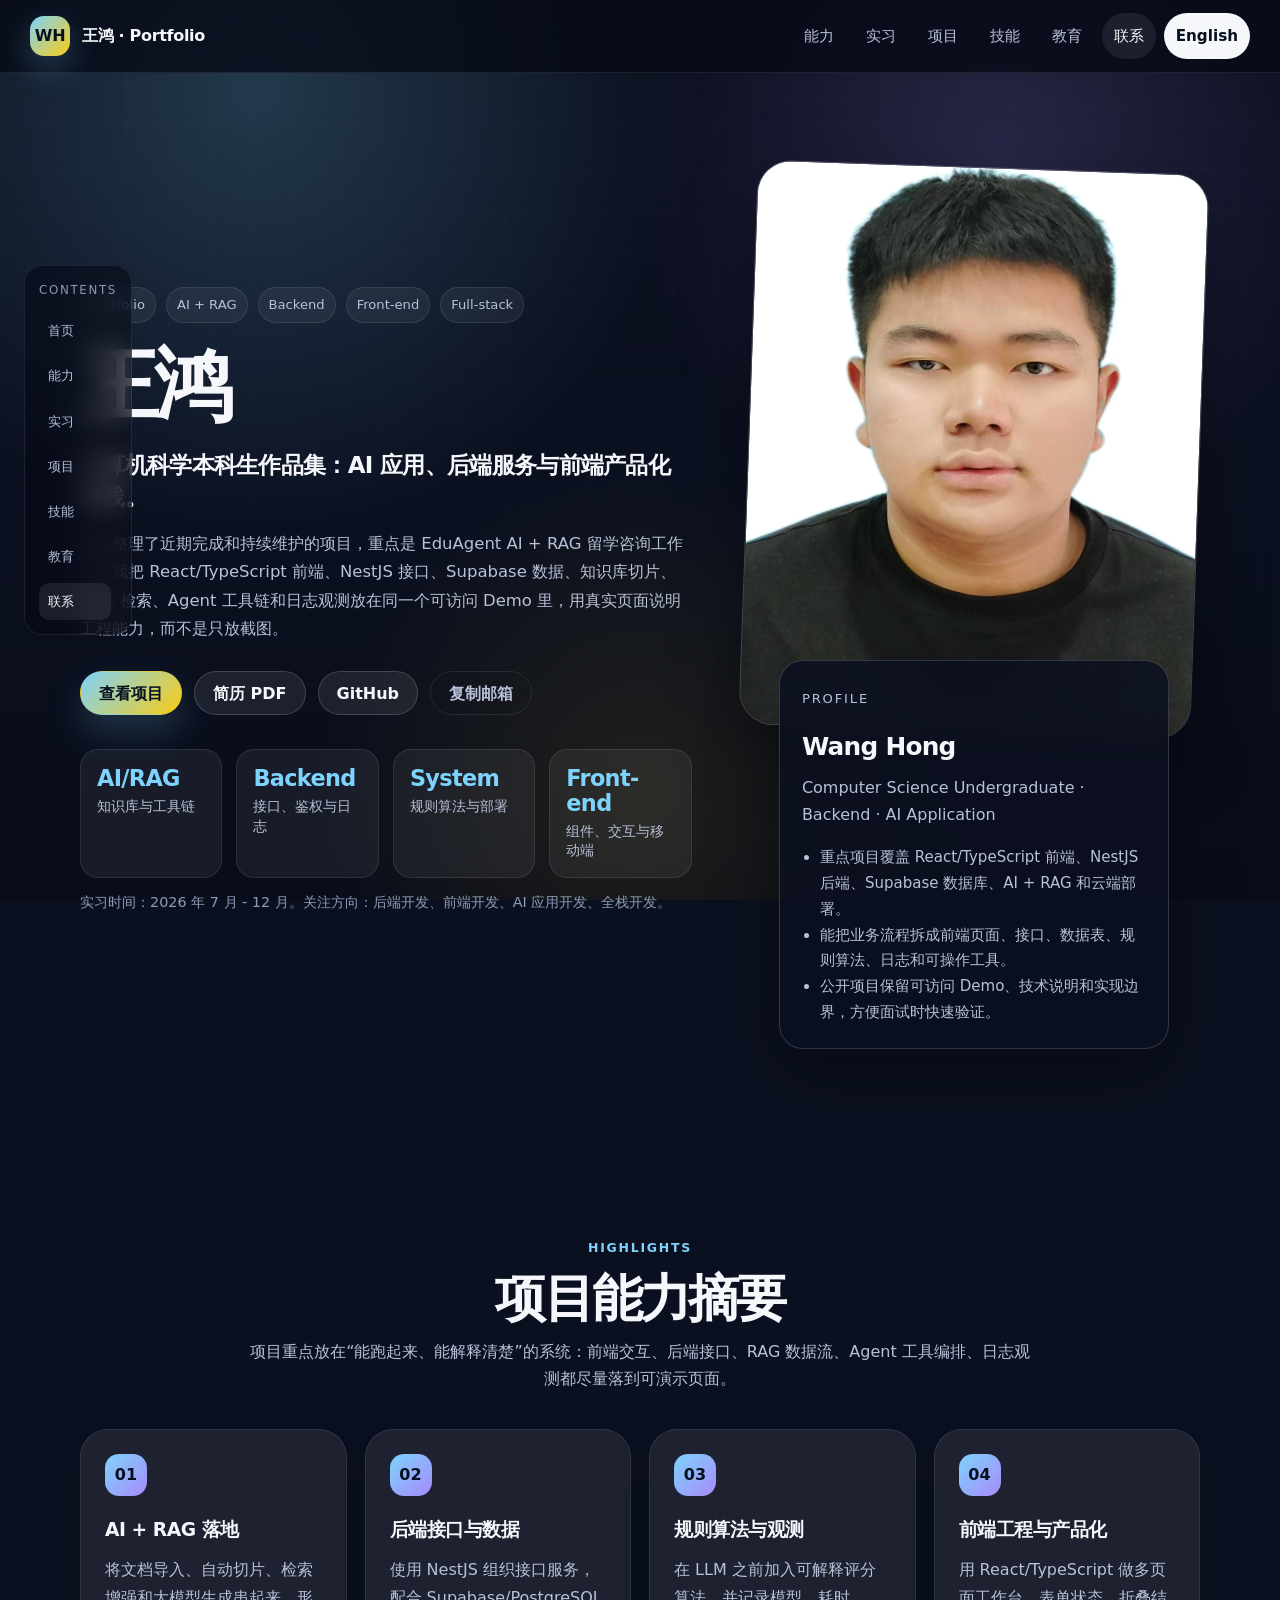
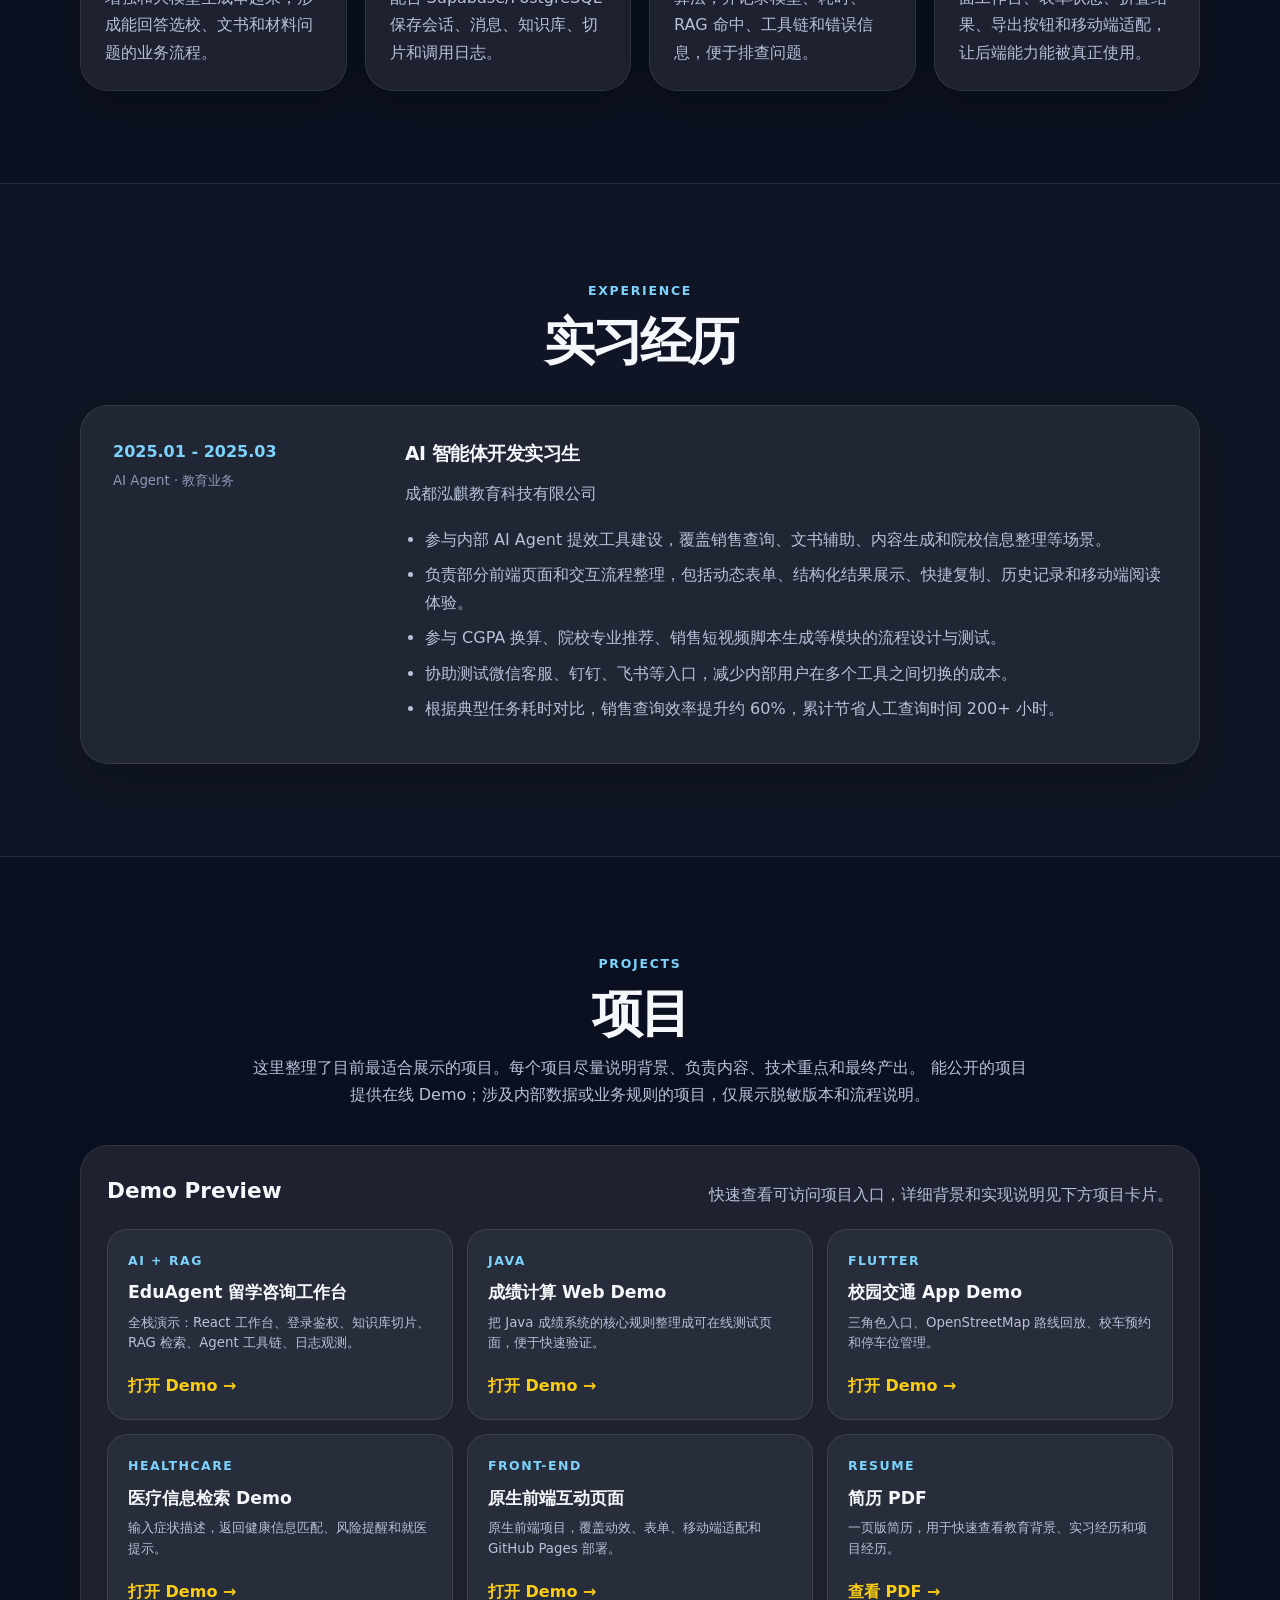
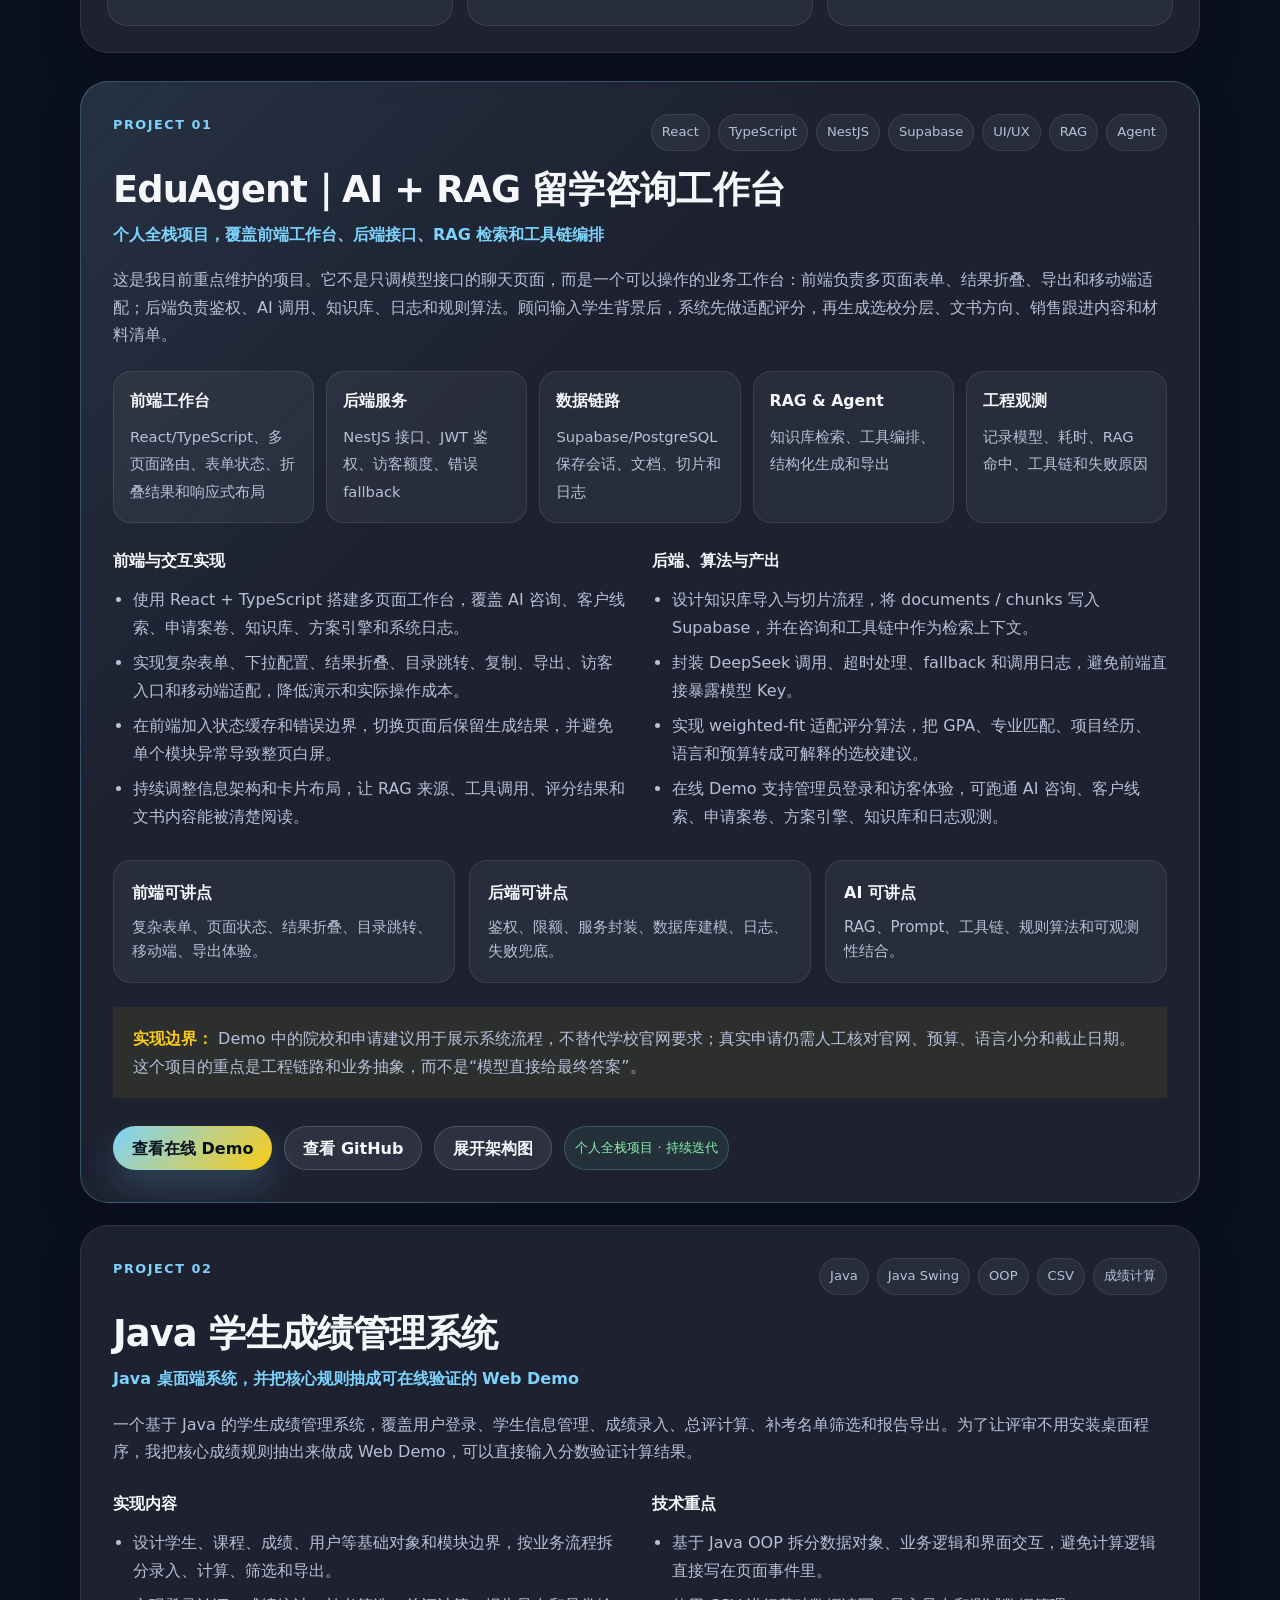
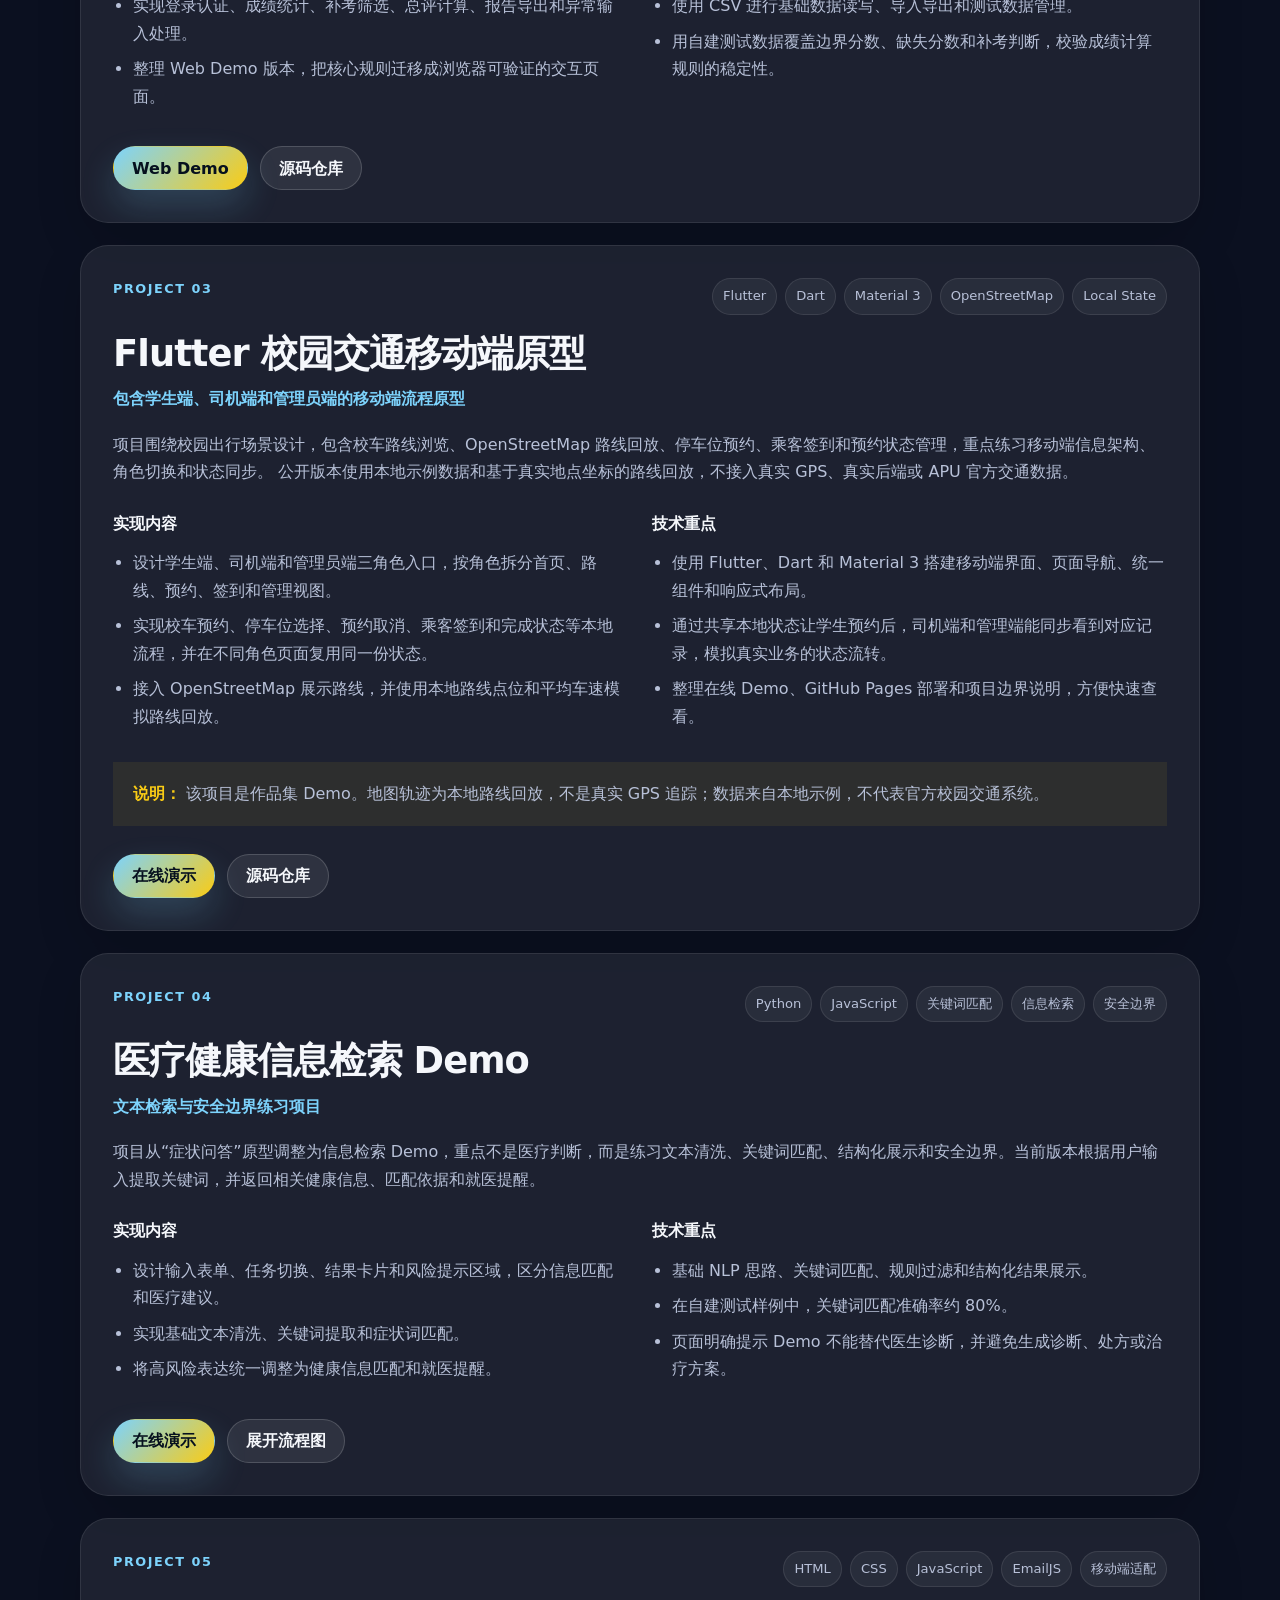
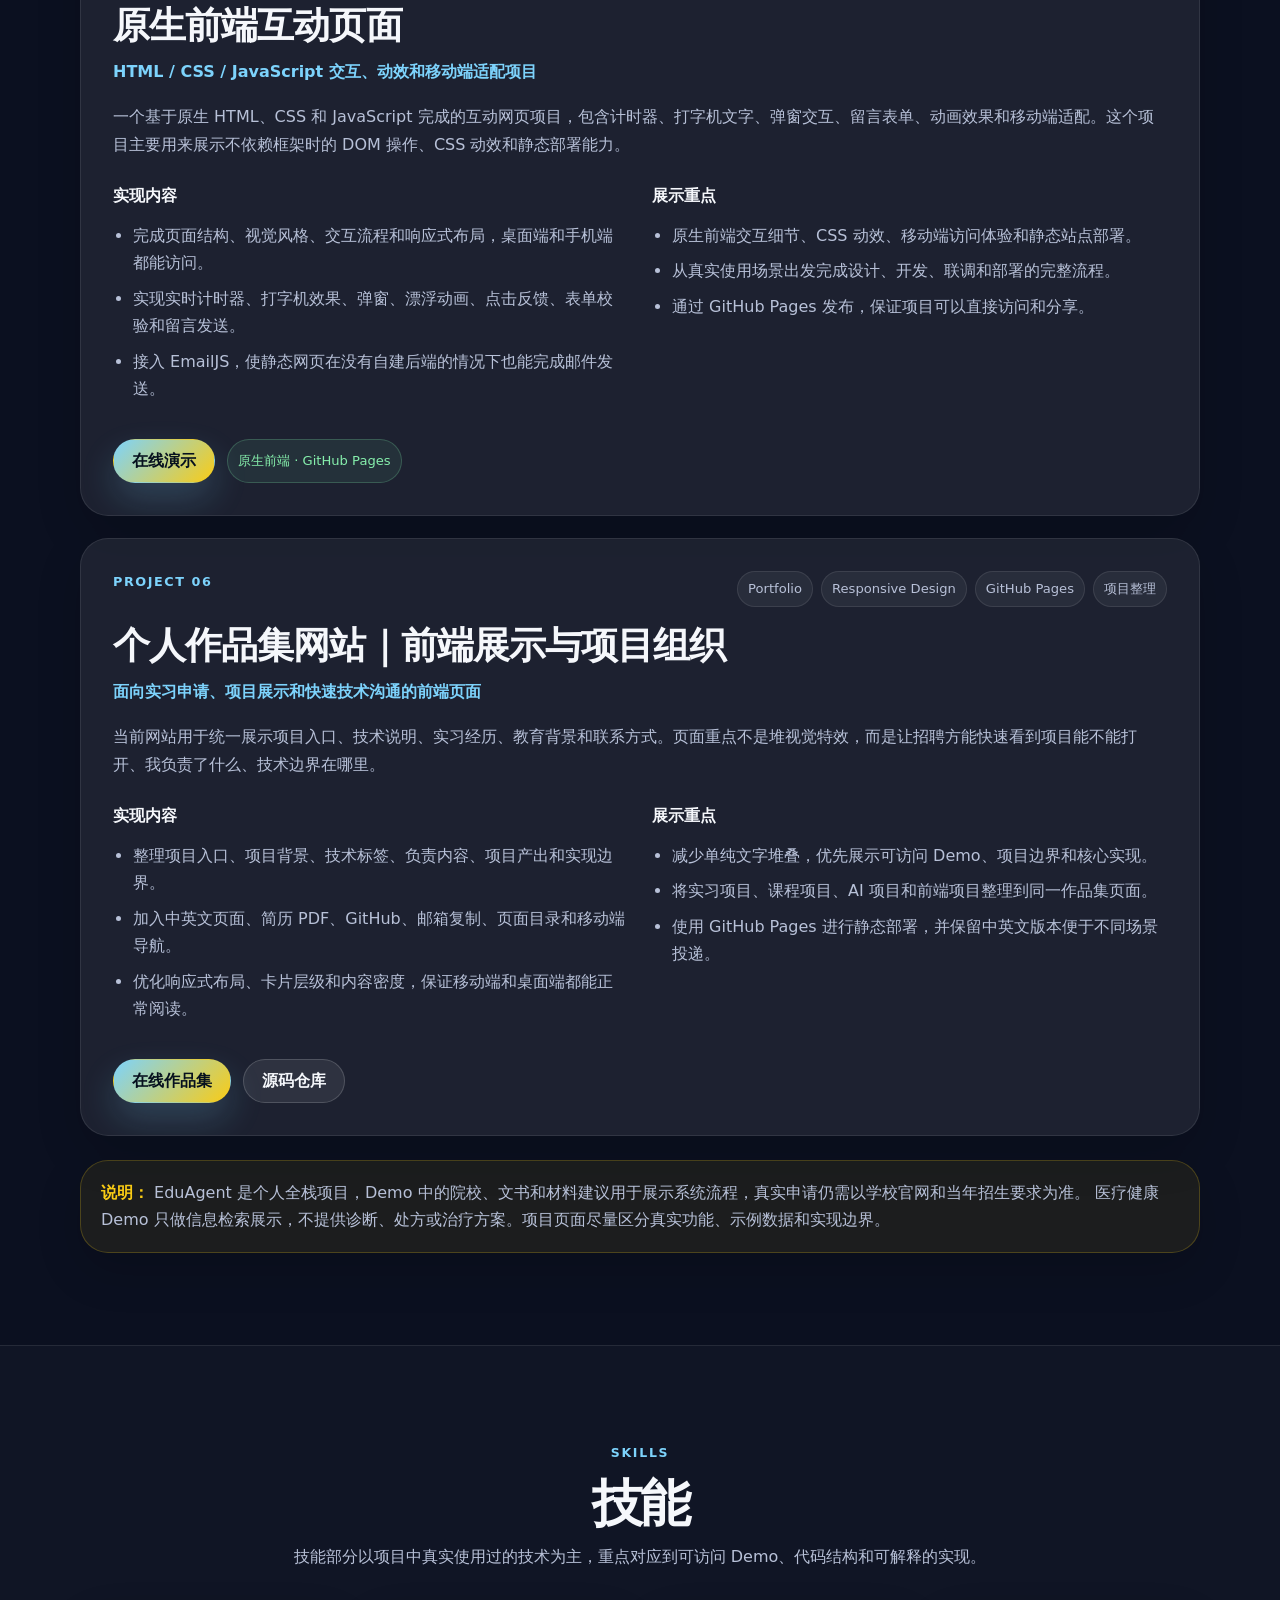
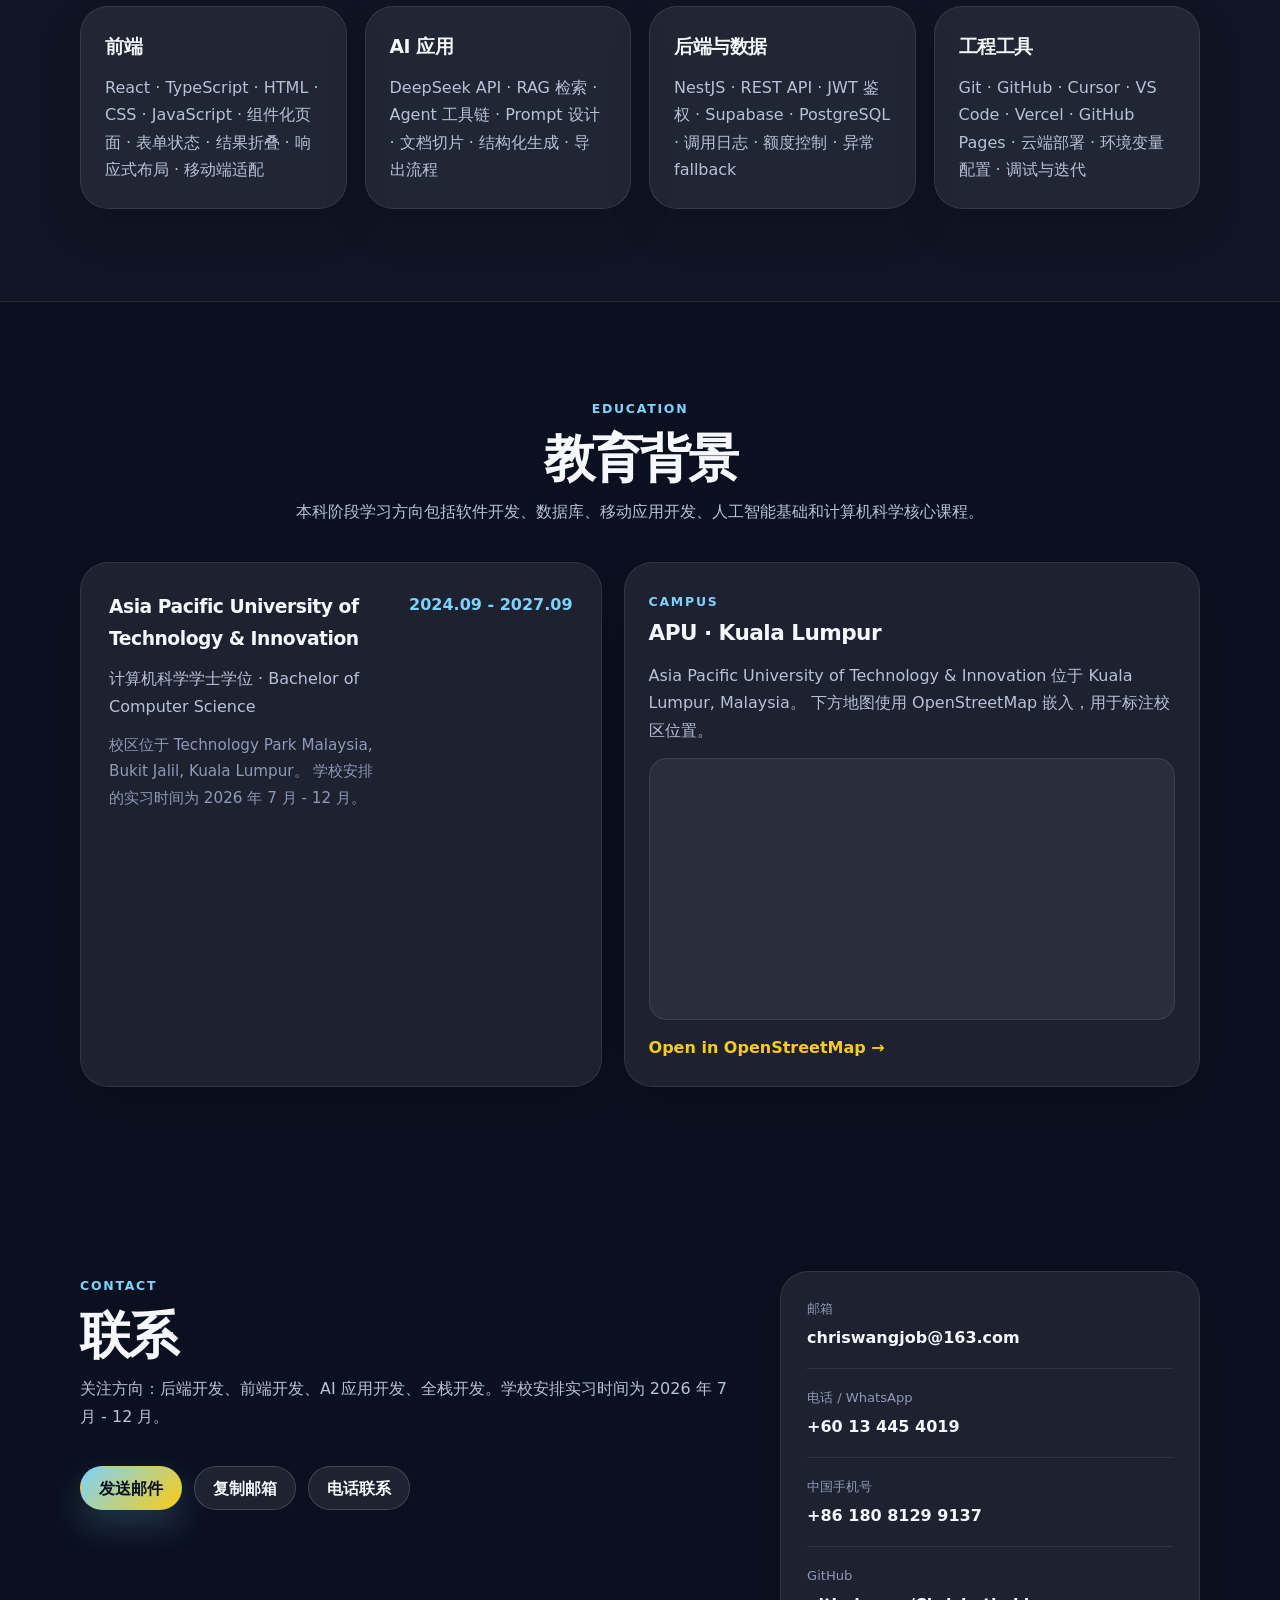
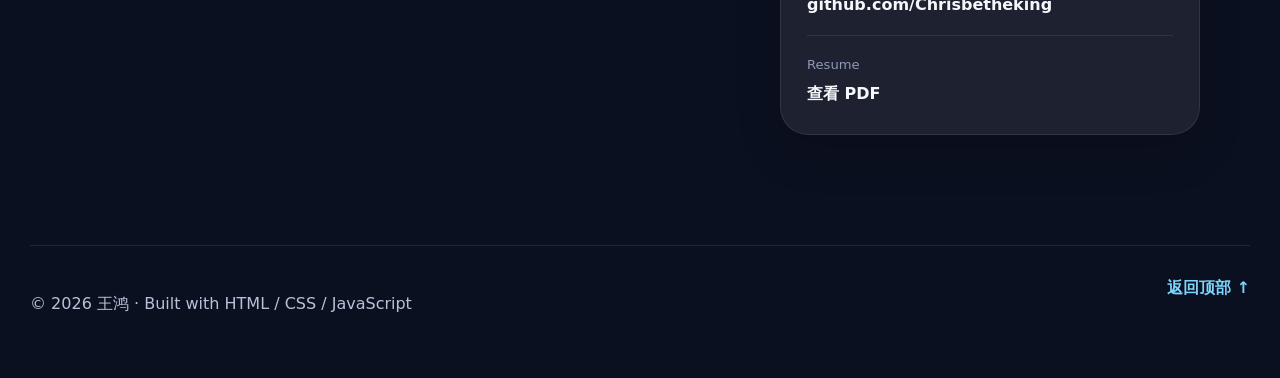
==== index.html @ 51321d93 "Add files via upload" ====
<!DOCTYPE html>
<html lang="zh-CN">
<head>
  <meta charset="UTF-8" />
  <meta name="viewport" content="width=device-width, initial-scale=1.0" />

  <title>王鸿 | AI 应用与后端开发作品集</title>

  <meta
    name="description"
    content="王鸿的个人作品集网站｜前端展示与项目组织，展示 EduAgent AI + RAG 留学咨询工作台、React/TypeScript 前端、NestJS 后端、知识库检索、Agent 工具链、系统日志和软件项目实践。"
  />

  <link rel="stylesheet" href="style.css" />
</head>

<body>
  <div class="page-bg"></div>

  <header class="site-header">
    <nav class="nav">
      <a class="brand" href="#top" aria-label="返回首页">
        <span class="brand-mark">WH</span>
        <span class="brand-text">王鸿 · Portfolio</span>
      </a>

      <button class="nav-toggle" type="button" aria-label="打开导航" aria-expanded="false">
        <span></span>
        <span></span>
      </button>

      <div class="nav-links">
        <a href="#highlights">能力</a>
        <a href="#experience">实习</a>
        <a href="#projects">项目</a>
        <a href="#skills">技能</a>
        <a href="#education">教育</a>
        <a href="#contact">联系</a>
        <a class="language-link" href="index-en.html">English</a>
      </div>
    </nav>
  </header>

  <aside class="side-index" aria-label="页面目录">
    <span>Contents</span>
    <a href="#top">首页</a>
    <a href="#highlights">能力</a>
    <a href="#experience">实习</a>
    <a href="#projects">项目</a>
    <a href="#skills">技能</a>
    <a href="#education">教育</a>
    <a href="#contact">联系</a>
  </aside>

  <main id="top">
    <section class="hero section">
      <div class="container hero-grid">
        <div class="hero-copy">
          <div class="eyebrow">
            <span>Portfolio</span>
            <span>AI + RAG</span>
            <span>Backend</span>
            <span>Front-end</span>
            <span>Full-stack</span>
          </div>

          <h1>王鸿</h1>

          <p class="hero-title">
            计算机科学本科生作品集：AI 应用、后端服务与前端产品化实践。
          </p>

          <p class="hero-text">
            本站整理了近期完成和持续维护的项目，重点是 EduAgent AI + RAG 留学咨询工作台：我把 React/TypeScript 前端、NestJS 接口、Supabase 数据、知识库切片、RAG 检索、Agent 工具链和日志观测放在同一个可访问 Demo 里，用真实页面说明工程能力，而不是只放截图。
          </p>

          <div class="hero-actions">
            <a class="btn primary" href="#projects">查看项目</a>
            <a class="btn secondary" href="resume.pdf?v=20260508" target="_blank" rel="noopener">简历 PDF</a>
            <a class="btn secondary" href="https://github.com/Chrisbetheking" target="_blank" rel="noopener">GitHub</a>
            <button class="btn ghost copy-email" type="button" data-email="chriswangjob@163.com">
              复制邮箱
            </button>
          </div>

          <div class="stats">
            <div class="stat-card">
              <strong>AI/RAG</strong>
              <span>知识库与工具链</span>
            </div>

            <div class="stat-card">
              <strong>Backend</strong>
              <span>接口、鉴权与日志</span>
            </div>

            <div class="stat-card">
              <strong>System</strong>
              <span>规则算法与部署</span>
            </div>

            <div class="stat-card">
              <strong>Front-end</strong>
              <span>组件、交互与移动端</span>
            </div>
          </div>

          <p class="metric-note">
            实习时间：2026 年 7 月 - 12 月。关注方向：后端开发、前端开发、AI 应用开发、全栈开发。
          </p>
        </div>

        <div class="hero-card">
          <div class="portrait-wrap">
            <img src="avatar.jpg" alt="王鸿头像" class="portrait" />
          </div>

          <div class="profile-card">
            <p class="profile-label">Profile</p>
            <h2>Wang Hong</h2>
            <p>Computer Science Undergraduate · Backend · AI Application</p>

            <ul>
              <li>重点项目覆盖 React/TypeScript 前端、NestJS 后端、Supabase 数据库、AI + RAG 和云端部署。</li>
              <li>能把业务流程拆成前端页面、接口、数据表、规则算法、日志和可操作工具。</li>
              <li>公开项目保留可访问 Demo、技术说明和实现边界，方便面试时快速验证。</li>
            </ul>
          </div>
        </div>
      </div>
    </section>

    <section id="highlights" class="section">
      <div class="container">
        <div class="section-heading">
          <span>Highlights</span>
          <h2>项目能力摘要</h2>
          <p>
            项目重点放在“能跑起来、能解释清楚”的系统：前端交互、后端接口、RAG 数据流、Agent 工具编排、日志观测都尽量落到可演示页面。
          </p>
        </div>

        <div class="highlight-grid">
          <article class="highlight-card">
            <div class="card-icon">01</div>
            <h3>AI + RAG 落地</h3>
            <p>
              将文档导入、自动切片、检索增强和大模型生成串起来，形成能回答选校、文书和材料问题的业务流程。
            </p>
          </article>

          <article class="highlight-card">
            <div class="card-icon">02</div>
            <h3>后端接口与数据</h3>
            <p>
              使用 NestJS 组织接口服务，配合 Supabase/PostgreSQL 保存会话、消息、知识库、切片和调用日志。
            </p>
          </article>

          <article class="highlight-card">
            <div class="card-icon">03</div>
            <h3>规则算法与观测</h3>
            <p>
              在 LLM 之前加入可解释评分算法，并记录模型、耗时、RAG 命中、工具链和错误信息，便于排查问题。
            </p>
          </article>

          <article class="highlight-card">
            <div class="card-icon">04</div>
            <h3>前端工程与产品化</h3>
            <p>
              用 React/TypeScript 做多页面工作台、表单状态、折叠结果、导出按钮和移动端适配，让后端能力能被真正使用。
            </p>
          </article>
        </div>
      </div>
    </section>

    <section id="experience" class="section muted-section">
      <div class="container">
        <div class="section-heading">
          <span>Experience</span>
          <h2>实习经历</h2>
        </div>

        <article class="experience-card">
          <div class="experience-time">
            <span>2025.01 - 2025.03</span>
            <small>AI Agent · 教育业务</small>
          </div>

          <div class="experience-content">
            <h3>AI 智能体开发实习生</h3>
            <p class="company">成都泓麒教育科技有限公司</p>

            <ul class="clean-list">
              <li>参与内部 AI Agent 提效工具建设，覆盖销售查询、文书辅助、内容生成和院校信息整理等场景。</li>
              <li>负责部分前端页面和交互流程整理，包括动态表单、结构化结果展示、快捷复制、历史记录和移动端阅读体验。</li>
              <li>参与 CGPA 换算、院校专业推荐、销售短视频脚本生成等模块的流程设计与测试。</li>
              <li>协助测试微信客服、钉钉、飞书等入口，减少内部用户在多个工具之间切换的成本。</li>
              <li>根据典型任务耗时对比，销售查询效率提升约 60%，累计节省人工查询时间 200+ 小时。</li>
            </ul>
          </div>
        </article>
      </div>
    </section>

    <section id="projects" class="section">
      <div class="container">
        <div class="section-heading">
          <span>Projects</span>
          <h2>项目</h2>
          <p>
            这里整理了目前最适合展示的项目。每个项目尽量说明背景、负责内容、技术重点和最终产出。
            能公开的项目提供在线 Demo；涉及内部数据或业务规则的项目，仅展示脱敏版本和流程说明。
          </p>
        </div>

        <div class="demo-panel">
          <div class="demo-panel-head">
            <h3>Demo Preview</h3>
            <p>快速查看可访问项目入口，详细背景和实现说明见下方项目卡片。</p>
          </div>

          <div class="demo-grid">
            <a class="demo-tile" href="https://edu-agent-rag-workspace.vercel.app" target="_blank" rel="noopener">
              <span>AI + RAG</span>
              <strong>EduAgent 留学咨询工作台</strong>
              <small>全栈演示：React 工作台、登录鉴权、知识库切片、RAG 检索、Agent 工具链、日志观测。</small>
              <em>打开 Demo →</em>
            </a>

            <a class="demo-tile" href="https://chrisbetheking.github.io/java-student-management-system/java-grade-demo.html" target="_blank" rel="noopener">
              <span>Java</span>
              <strong>成绩计算 Web Demo</strong>
              <small>把 Java 成绩系统的核心规则整理成可在线测试页面，便于快速验证。</small>
              <em>打开 Demo →</em>
            </a>

            <a class="demo-tile" href="https://chrisbetheking.github.io/Flutter-Campus-Shuttle-App/" target="_blank" rel="noopener">
              <span>Flutter</span>
              <strong>校园交通 App Demo</strong>
              <small>三角色入口、OpenStreetMap 路线回放、校车预约和停车位管理。</small>
              <em>打开 Demo →</em>
            </a>

            <a class="demo-tile" href="https://chrisbetheking.github.io/medical-qa-demo/" target="_blank" rel="noopener">
              <span>Healthcare</span>
              <strong>医疗信息检索 Demo</strong>
              <small>输入症状描述，返回健康信息匹配、风险提醒和就医提示。</small>
              <em>打开 Demo →</em>
            </a>

            <a class="demo-tile" href="https://chrisbetheking.github.io/whwithyn/" target="_blank" rel="noopener">
              <span>Front-end</span>
              <strong>原生前端互动页面</strong>
              <small>原生前端项目，覆盖动效、表单、移动端适配和 GitHub Pages 部署。</small>
              <em>打开 Demo →</em>
            </a>

            <a class="demo-tile" href="resume.pdf?v=20260508" target="_blank" rel="noopener">
              <span>Resume</span>
              <strong>简历 PDF</strong>
              <small>一页版简历，用于快速查看教育背景、实习经历和项目经历。</small>
              <em>查看 PDF →</em>
            </a>
          </div>
        </div>

        <div class="project-list">
          <article class="project-card featured">
            <div class="project-topline">
              <span>Project 01</span>

              <div class="tag-row">
                <span>React</span>
                <span>TypeScript</span>
                <span>NestJS</span>
                <span>Supabase</span>
                <span>UI/UX</span>
                <span>RAG</span>
                <span>Agent</span>
              </div>
            </div>

            <h3>EduAgent｜AI + RAG 留学咨询工作台</h3>
            <p class="project-subtitle">个人全栈项目，覆盖前端工作台、后端接口、RAG 检索和工具链编排</p>

            <p>
              这是我目前重点维护的项目。它不是只调模型接口的聊天页面，而是一个可以操作的业务工作台：前端负责多页面表单、结果折叠、导出和移动端适配；后端负责鉴权、AI 调用、知识库、日志和规则算法。顾问输入学生背景后，系统先做适配评分，再生成选校分层、文书方向、销售跟进内容和材料清单。
            </p>

            <div class="project-metric-grid">
              <div>
                <strong>前端工作台</strong>
                <span>React/TypeScript、多页面路由、表单状态、折叠结果和响应式布局</span>
              </div>
              <div>
                <strong>后端服务</strong>
                <span>NestJS 接口、JWT 鉴权、访客额度、错误 fallback</span>
              </div>
              <div>
                <strong>数据链路</strong>
                <span>Supabase/PostgreSQL 保存会话、文档、切片和日志</span>
              </div>
              <div>
                <strong>RAG & Agent</strong>
                <span>知识库检索、工具编排、结构化生成和导出</span>
              </div>
              <div>
                <strong>工程观测</strong>
                <span>记录模型、耗时、RAG 命中、工具链和失败原因</span>
              </div>
            </div>

            <div class="project-columns">
              <div>
                <h4>前端与交互实现</h4>
                <ul>
                  <li>使用 React + TypeScript 搭建多页面工作台，覆盖 AI 咨询、客户线索、申请案卷、知识库、方案引擎和系统日志。</li>
                  <li>实现复杂表单、下拉配置、结果折叠、目录跳转、复制、导出、访客入口和移动端适配，降低演示和实际操作成本。</li>
                  <li>在前端加入状态缓存和错误边界，切换页面后保留生成结果，并避免单个模块异常导致整页白屏。</li>
                  <li>持续调整信息架构和卡片布局，让 RAG 来源、工具调用、评分结果和文书内容能被清楚阅读。</li>
                </ul>
              </div>

              <div>
                <h4>后端、算法与产出</h4>
                <ul>
                  <li>设计知识库导入与切片流程，将 documents / chunks 写入 Supabase，并在咨询和工具链中作为检索上下文。</li>
                  <li>封装 DeepSeek 调用、超时处理、fallback 和调用日志，避免前端直接暴露模型 Key。</li>
                  <li>实现 weighted-fit 适配评分算法，把 GPA、专业匹配、项目经历、语言和预算转成可解释的选校建议。</li>
                  <li>在线 Demo 支持管理员登录和访客体验，可跑通 AI 咨询、客户线索、申请案卷、方案引擎、知识库和日志观测。</li>
                </ul>
              </div>
            </div>

            <div class="project-focus-grid">
              <div>
                <strong>前端可讲点</strong>
                <span>复杂表单、页面状态、结果折叠、目录跳转、移动端、导出体验。</span>
              </div>
              <div>
                <strong>后端可讲点</strong>
                <span>鉴权、限额、服务封装、数据库建模、日志、失败兜底。</span>
              </div>
              <div>
                <strong>AI 可讲点</strong>
                <span>RAG、Prompt、工具链、规则算法和可观测性结合。</span>
              </div>
            </div>

            <div class="note-box">
              <strong>实现边界：</strong>
              Demo 中的院校和申请建议用于展示系统流程，不替代学校官网要求；真实申请仍需人工核对官网、预算、语言小分和截止日期。这个项目的重点是工程链路和业务抽象，而不是“模型直接给最终答案”。
            </div>

            <div class="project-actions">
              <a class="btn primary" href="https://edu-agent-rag-workspace.vercel.app" target="_blank" rel="noopener">
                查看在线 Demo
              </a>

              <a class="btn secondary" href="https://github.com/Chrisbetheking/edu-agent-rag-workspace" target="_blank" rel="noopener">
                查看 GitHub
              </a>

              <button class="btn secondary toggle-panel" type="button" data-target="ai-diagram">
                展开架构图
              </button>

              <span class="status-pill">个人全栈项目 · 持续迭代</span>
            </div>

            <div class="diagram-panel" id="ai-diagram">
              <img src="eduagent-architecture.svg" alt="EduAgent AI + RAG 留学咨询工作台架构图" />
            </div>
          </article>

          <article class="project-card">
            <div class="project-topline">
              <span>Project 02</span>

              <div class="tag-row">
                <span>Java</span>
                <span>Java Swing</span>
                <span>OOP</span>
                <span>CSV</span>
                <span>成绩计算</span>
              </div>
            </div>

            <h3>Java 学生成绩管理系统</h3>
            <p class="project-subtitle">Java 桌面端系统，并把核心规则抽成可在线验证的 Web Demo</p>

            <p>
              一个基于 Java 的学生成绩管理系统，覆盖用户登录、学生信息管理、成绩录入、总评计算、补考名单筛选和报告导出。为了让评审不用安装桌面程序，我把核心成绩规则抽出来做成 Web Demo，可以直接输入分数验证计算结果。
            </p>

            <div class="project-columns">
              <div>
                <h4>实现内容</h4>
                <ul>
                  <li>设计学生、课程、成绩、用户等基础对象和模块边界，按业务流程拆分录入、计算、筛选和导出。</li>
                  <li>实现登录认证、成绩统计、补考筛选、总评计算、报告导出和异常输入处理。</li>
                  <li>整理 Web Demo 版本，把核心规则迁移成浏览器可验证的交互页面。</li>
                </ul>
              </div>

              <div>
                <h4>技术重点</h4>
                <ul>
                  <li>基于 Java OOP 拆分数据对象、业务逻辑和界面交互，避免计算逻辑直接写在页面事件里。</li>
                  <li>使用 CSV 进行基础数据读写、导入导出和测试数据管理。</li>
                  <li>用自建测试数据覆盖边界分数、缺失分数和补考判断，校验成绩计算规则的稳定性。</li>
                </ul>
              </div>
            </div>

            <div class="project-actions">
              <a class="btn primary" href="https://chrisbetheking.github.io/java-student-management-system/java-grade-demo.html" target="_blank" rel="noopener">
                Web Demo
              </a>

              <a class="btn secondary" href="https://github.com/Chrisbetheking/java-student-management-system" target="_blank" rel="noopener">
                源码仓库
              </a>
            </div>
          </article>

          <article class="project-card">
            <div class="project-topline">
              <span>Project 03</span>

              <div class="tag-row">
                <span>Flutter</span>
                <span>Dart</span>
                <span>Material 3</span>
                <span>OpenStreetMap</span>
                <span>Local State</span>
              </div>
            </div>

            <h3>Flutter 校园交通移动端原型</h3>
            <p class="project-subtitle">包含学生端、司机端和管理员端的移动端流程原型</p>

            <p>
              项目围绕校园出行场景设计，包含校车路线浏览、OpenStreetMap 路线回放、停车位预约、乘客签到和预约状态管理，重点练习移动端信息架构、角色切换和状态同步。
              公开版本使用本地示例数据和基于真实地点坐标的路线回放，不接入真实 GPS、真实后端或 APU 官方交通数据。
            </p>

            <div class="project-columns">
              <div>
                <h4>实现内容</h4>
                <ul>
                  <li>设计学生端、司机端和管理员端三角色入口，按角色拆分首页、路线、预约、签到和管理视图。</li>
                  <li>实现校车预约、停车位选择、预约取消、乘客签到和完成状态等本地流程，并在不同角色页面复用同一份状态。</li>
                  <li>接入 OpenStreetMap 展示路线，并使用本地路线点位和平均车速模拟路线回放。</li>
                </ul>
              </div>

              <div>
                <h4>技术重点</h4>
                <ul>
                  <li>使用 Flutter、Dart 和 Material 3 搭建移动端界面、页面导航、统一组件和响应式布局。</li>
                  <li>通过共享本地状态让学生预约后，司机端和管理端能同步看到对应记录，模拟真实业务的状态流转。</li>
                  <li>整理在线 Demo、GitHub Pages 部署和项目边界说明，方便快速查看。</li>
                </ul>
              </div>
            </div>

            <div class="note-box">
              <strong>说明：</strong>
              该项目是作品集 Demo。地图轨迹为本地路线回放，不是真实 GPS 追踪；数据来自本地示例，不代表官方校园交通系统。
            </div>

            <div class="project-actions">
              <a class="btn primary" href="https://chrisbetheking.github.io/Flutter-Campus-Shuttle-App/" target="_blank" rel="noopener">
                在线演示
              </a>

              <a class="btn secondary" href="https://github.com/Chrisbetheking/Flutter-Campus-Shuttle-App" target="_blank" rel="noopener">
                源码仓库
              </a>
            </div>
          </article>

          <article class="project-card">
            <div class="project-topline">
              <span>Project 04</span>

              <div class="tag-row">
                <span>Python</span>
                <span>JavaScript</span>
                <span>关键词匹配</span>
                <span>信息检索</span>
                <span>安全边界</span>
              </div>
            </div>

            <h3>医疗健康信息检索 Demo</h3>
            <p class="project-subtitle">文本检索与安全边界练习项目</p>

            <p>
              项目从“症状问答”原型调整为信息检索 Demo，重点不是医疗判断，而是练习文本清洗、关键词匹配、结构化展示和安全边界。当前版本根据用户输入提取关键词，并返回相关健康信息、匹配依据和就医提醒。
            </p>

            <div class="project-columns">
              <div>
                <h4>实现内容</h4>
                <ul>
                  <li>设计输入表单、任务切换、结果卡片和风险提示区域，区分信息匹配和医疗建议。</li>
                  <li>实现基础文本清洗、关键词提取和症状词匹配。</li>
                  <li>将高风险表达统一调整为健康信息匹配和就医提醒。</li>
                </ul>
              </div>

              <div>
                <h4>技术重点</h4>
                <ul>
                  <li>基础 NLP 思路、关键词匹配、规则过滤和结构化结果展示。</li>
                  <li>在自建测试样例中，关键词匹配准确率约 80%。</li>
                  <li>页面明确提示 Demo 不能替代医生诊断，并避免生成诊断、处方或治疗方案。</li>
                </ul>
              </div>
            </div>

            <div class="project-actions">
              <a class="btn primary" href="https://chrisbetheking.github.io/medical-qa-demo/" target="_blank" rel="noopener">
                在线演示
              </a>

              <button class="btn secondary toggle-panel" type="button" data-target="medical-diagram">
                展开流程图
              </button>
            </div>

            <div class="diagram-panel" id="medical-diagram">
              <img src="medical-ai-workflow.png" alt="医疗健康信息检索流程图" />
            </div>
          </article>

          <article class="project-card">
            <div class="project-topline">
              <span>Project 05</span>

              <div class="tag-row">
                <span>HTML</span>
                <span>CSS</span>
                <span>JavaScript</span>
                <span>EmailJS</span>
                <span>移动端适配</span>
              </div>
            </div>

            <h3>原生前端互动页面</h3>
            <p class="project-subtitle">HTML / CSS / JavaScript 交互、动效和移动端适配项目</p>

            <p>
              一个基于原生 HTML、CSS 和 JavaScript 完成的互动网页项目，包含计时器、打字机文字、弹窗交互、留言表单、动画效果和移动端适配。这个项目主要用来展示不依赖框架时的 DOM 操作、CSS 动效和静态部署能力。
            </p>

            <div class="project-columns">
              <div>
                <h4>实现内容</h4>
                <ul>
                  <li>完成页面结构、视觉风格、交互流程和响应式布局，桌面端和手机端都能访问。</li>
                  <li>实现实时计时器、打字机效果、弹窗、漂浮动画、点击反馈、表单校验和留言发送。</li>
                  <li>接入 EmailJS，使静态网页在没有自建后端的情况下也能完成邮件发送。</li>
                </ul>
              </div>

              <div>
                <h4>展示重点</h4>
                <ul>
                  <li>原生前端交互细节、CSS 动效、移动端访问体验和静态站点部署。</li>
                  <li>从真实使用场景出发完成设计、开发、联调和部署的完整流程。</li>
                  <li>通过 GitHub Pages 发布，保证项目可以直接访问和分享。</li>
                </ul>
              </div>
            </div>

            <div class="project-actions">
              <a class="btn primary" href="https://chrisbetheking.github.io/whwithyn/" target="_blank" rel="noopener">
                在线演示
              </a>

              <span class="status-pill">原生前端 · GitHub Pages</span>
            </div>
          </article>

          <article class="project-card">
            <div class="project-topline">
              <span>Project 06</span>

              <div class="tag-row">
                <span>Portfolio</span>
                <span>Responsive Design</span>
                <span>GitHub Pages</span>
                <span>项目整理</span>
              </div>
            </div>

            <h3>个人作品集网站｜前端展示与项目组织</h3>
            <p class="project-subtitle">面向实习申请、项目展示和快速技术沟通的前端页面</p>

            <p>
              当前网站用于统一展示项目入口、技术说明、实习经历、教育背景和联系方式。页面重点不是堆视觉特效，而是让招聘方能快速看到项目能不能打开、我负责了什么、技术边界在哪里。
            </p>

            <div class="project-columns">
              <div>
                <h4>实现内容</h4>
                <ul>
                  <li>整理项目入口、项目背景、技术标签、负责内容、项目产出和实现边界。</li>
                  <li>加入中英文页面、简历 PDF、GitHub、邮箱复制、页面目录和移动端导航。</li>
                  <li>优化响应式布局、卡片层级和内容密度，保证移动端和桌面端都能正常阅读。</li>
                </ul>
              </div>

              <div>
                <h4>展示重点</h4>
                <ul>
                  <li>减少单纯文字堆叠，优先展示可访问 Demo、项目边界和核心实现。</li>
                  <li>将实习项目、课程项目、AI 项目和前端项目整理到同一作品集页面。</li>
                  <li>使用 GitHub Pages 进行静态部署，并保留中英文版本便于不同场景投递。</li>
                </ul>
              </div>
            </div>

            <div class="project-actions">
              <a class="btn primary" href="https://chrisbetheking.github.io/WANGHONG-s-Resume-Website/" target="_blank" rel="noopener">
                在线作品集
              </a>

              <a class="btn secondary" href="https://github.com/Chrisbetheking/WANGHONG-s-Resume-Website" target="_blank" rel="noopener">
                源码仓库
              </a>
            </div>
          </article>
        </div>

        <div class="global-note">
          <strong>说明：</strong>
          EduAgent 是个人全栈项目，Demo 中的院校、文书和材料建议用于展示系统流程，真实申请仍需以学校官网和当年招生要求为准。
          医疗健康 Demo 只做信息检索展示，不提供诊断、处方或治疗方案。项目页面尽量区分真实功能、示例数据和实现边界。
        </div>
      </div>
    </section>

    <section id="skills" class="section muted-section">
      <div class="container">
        <div class="section-heading">
          <span>Skills</span>
          <h2>技能</h2>
          <p>技能部分以项目中真实使用过的技术为主，重点对应到可访问 Demo、代码结构和可解释的实现。</p>
        </div>

        <div class="skill-grid">
          <div class="skill-card">
            <h3>前端</h3>
            <p>React · TypeScript · HTML · CSS · JavaScript · 组件化页面 · 表单状态 · 结果折叠 · 响应式布局 · 移动端适配</p>
          </div>

          <div class="skill-card">
            <h3>AI 应用</h3>
            <p>DeepSeek API · RAG 检索 · Agent 工具链 · Prompt 设计 · 文档切片 · 结构化生成 · 导出流程</p>
          </div>

          <div class="skill-card">
            <h3>后端与数据</h3>
            <p>NestJS · REST API · JWT 鉴权 · Supabase · PostgreSQL · 调用日志 · 额度控制 · 异常 fallback</p>
          </div>

          <div class="skill-card">
            <h3>工程工具</h3>
            <p>Git · GitHub · Cursor · VS Code · Vercel · GitHub Pages · 云端部署 · 环境变量配置 · 调试与迭代</p>
          </div>
        </div>
      </div>
    </section>

    <section id="education" class="section">
      <div class="container">
        <div class="section-heading">
          <span>Education</span>
          <h2>教育背景</h2>
          <p>
            本科阶段学习方向包括软件开发、数据库、移动应用开发、人工智能基础和计算机科学核心课程。
          </p>
        </div>

        <div class="education-location-grid">
          <article class="education-card">
            <div>
              <h3>Asia Pacific University of Technology & Innovation</h3>
              <p>计算机科学学士学位 · Bachelor of Computer Science</p>
              <p class="education-note">
                校区位于 Technology Park Malaysia, Bukit Jalil, Kuala Lumpur。
                学校安排的实习时间为 2026 年 7 月 - 12 月。
              </p>
            </div>

            <span>2024.09 - 2027.09</span>
          </article>

          <article class="map-card">
            <div class="map-copy">
              <span>Campus</span>
              <h3>APU · Kuala Lumpur</h3>
              <p>
                Asia Pacific University of Technology & Innovation 位于 Kuala Lumpur, Malaysia。
                下方地图使用 OpenStreetMap 嵌入，用于标注校区位置。
              </p>
            </div>

            <div class="map-frame">
              <iframe
                title="APU Campus Location on OpenStreetMap"
                src="https://www.openstreetmap.org/export/embed.html?bbox=101.6948%2C3.0522%2C101.7061%2C3.0602&amp;layer=mapnik&amp;marker=3.056069%2C101.700466"
                loading="lazy">
              </iframe>
            </div>

            <a
              class="map-link"
              href="https://www.openstreetmap.org/?mlat=3.056069&amp;mlon=101.700466#map=16/3.056069/101.700466"
              target="_blank"
              rel="noopener"
            >
              Open in OpenStreetMap →
            </a>
          </article>
        </div>
      </div>
    </section>

    <section id="contact" class="section contact-section">
      <div class="container contact-grid">
        <div>
          <div class="section-heading align-left">
            <span>Contact</span>
            <h2>联系</h2>
            <p>
              关注方向：后端开发、前端开发、AI 应用开发、全栈开发。学校安排实习时间为 2026 年 7 月 - 12 月。
            </p>
          </div>

          <div class="contact-actions">
            <a class="btn primary" href="mailto:chriswangjob@163.com">发送邮件</a>

            <button class="btn secondary copy-email" type="button" data-email="chriswangjob@163.com">
              复制邮箱
            </button>

            <a class="btn secondary" href="tel:+60134454019">电话联系</a>
          </div>
        </div>

        <div class="contact-card">
          <div>
            <span>邮箱</span>
            <a href="mailto:chriswangjob@163.com">chriswangjob@163.com</a>
          </div>

          <div>
            <span>电话 / WhatsApp</span>
            <a href="tel:+60134454019">+60 13 445 4019</a>
          </div>

          <div>
            <span>中国手机号</span>
            <a href="tel:+8618081299137">+86 180 8129 9137</a>
          </div>

          <div>
            <span>GitHub</span>
            <a href="https://github.com/Chrisbetheking" target="_blank" rel="noopener">
              github.com/Chrisbetheking
            </a>
          </div>

          <div>
            <span>Resume</span>
            <a href="resume.pdf?v=20260508" target="_blank" rel="noopener">查看 PDF</a>
          </div>
        </div>
      </div>
    </section>
  </main>

  <footer class="footer">
    <p>© 2026 王鸿 · Built with HTML / CSS / JavaScript</p>
    <a href="#top">返回顶部 ↑</a>
  </footer>

  <div class="toast" role="status" aria-live="polite">邮箱已复制</div>

  <script src="script.js"></script>
</body>
</html>
---- style.css ----
:root {
  --bg: #0b1020;
  --bg-soft: #11182b;
  --panel: rgba(255, 255, 255, 0.075);
  --panel-strong: rgba(255, 255, 255, 0.12);
  --border: rgba(255, 255, 255, 0.16);
  --border-soft: rgba(255, 255, 255, 0.09);
  --text: #f5f7fb;
  --muted: #b8c1d8;
  --muted-2: #8f9ab7;
  --primary: #7dd3fc;
  --primary-2: #a78bfa;
  --accent: #facc15;
  --good: #86efac;
  --shadow: 0 22px 70px rgba(0, 0, 0, 0.35);
  --radius-lg: 28px;
  --radius-md: 18px;
  --radius-sm: 12px;
  --container: 1120px;
}

* {
  box-sizing: border-box;
}

html {
  scroll-behavior: smooth;
  scroll-padding-top: 88px;
}

body {
  margin: 0;
  font-family:
    Inter, ui-sans-serif, system-ui, -apple-system, BlinkMacSystemFont,
    "Segoe UI", "PingFang SC", "Microsoft YaHei", Arial, sans-serif;
  color: var(--text);
  background: var(--bg);
  line-height: 1.72;
}

body.nav-open {
  overflow: hidden;
}

a {
  color: inherit;
  text-decoration: none;
}

img {
  max-width: 100%;
  display: block;
}

button,
input,
textarea {
  font: inherit;
}

.page-bg {
  position: fixed;
  inset: 0;
  z-index: -2;
  background:
    radial-gradient(circle at 20% 10%, rgba(125, 211, 252, 0.22), transparent 34%),
    radial-gradient(circle at 78% 18%, rgba(167, 139, 250, 0.2), transparent 30%),
    radial-gradient(circle at 50% 88%, rgba(250, 204, 21, 0.09), transparent 32%),
    linear-gradient(180deg, #090d1a 0%, #0b1020 52%, #090d1a 100%);
}

.page-bg::after {
  content: "";
  position: absolute;
  inset: 0;
  background-image:
    linear-gradient(rgba(255, 255, 255, 0.028) 1px, transparent 1px),
    linear-gradient(90deg, rgba(255, 255, 255, 0.028) 1px, transparent 1px);
  background-size: 42px 42px;
  mask-image: linear-gradient(to bottom, rgba(0, 0, 0, 0.7), transparent);
}

.container {
  width: min(var(--container), calc(100% - 40px));
  margin: 0 auto;
}

.section {
  padding: 92px 0;
}

.muted-section {
  background: rgba(255, 255, 255, 0.025);
  border-top: 1px solid var(--border-soft);
  border-bottom: 1px solid var(--border-soft);
}

.site-header {
  position: sticky;
  top: 0;
  z-index: 100;
  backdrop-filter: blur(18px);
  background: rgba(7, 10, 22, 0.78);
  border-bottom: 1px solid var(--border-soft);
}

.nav {
  width: min(1220px, calc(100% - 36px));
  height: 72px;
  margin: 0 auto;
  display: flex;
  align-items: center;
  justify-content: space-between;
  gap: 24px;
}

.brand {
  display: inline-flex;
  align-items: center;
  gap: 12px;
  font-weight: 750;
  letter-spacing: -0.02em;
}

.brand-mark {
  width: 40px;
  height: 40px;
  border-radius: 14px;
  display: grid;
  place-items: center;
  color: #07101f;
  background: linear-gradient(135deg, var(--primary), var(--accent));
  box-shadow: 0 12px 32px rgba(125, 211, 252, 0.26);
}

.brand-text {
  white-space: nowrap;
}

.nav-links {
  display: flex;
  align-items: center;
  gap: 8px;
}

.nav-links a {
  color: var(--muted);
  padding: 10px 12px;
  border-radius: 999px;
  font-size: 0.95rem;
  transition: 0.2s ease;
}

.nav-links a:hover,
.nav-links a.active {
  color: var(--text);
  background: rgba(255, 255, 255, 0.08);
}

.nav-links .language-link {
  color: #07101f;
  background: var(--text);
  font-weight: 700;
}

.nav-toggle {
  display: none;
  width: 44px;
  height: 44px;
  border: 1px solid var(--border);
  border-radius: 14px;
  background: rgba(255, 255, 255, 0.08);
  color: var(--text);
  cursor: pointer;
}

.nav-toggle span {
  display: block;
  width: 18px;
  height: 2px;
  margin: 5px auto;
  background: var(--text);
  border-radius: 999px;
  transition: 0.2s ease;
}

body.nav-open .nav-toggle span:first-child {
  transform: translateY(3.5px) rotate(45deg);
}

body.nav-open .nav-toggle span:last-child {
  transform: translateY(-3.5px) rotate(-45deg);
}

.side-index {
  position: fixed;
  left: 24px;
  top: 50%;
  transform: translateY(-50%);
  z-index: 20;
  display: flex;
  flex-direction: column;
  gap: 8px;
  padding: 14px;
  border: 1px solid var(--border-soft);
  border-radius: 18px;
  background: rgba(7, 10, 22, 0.64);
  backdrop-filter: blur(14px);
}

.side-index span {
  color: var(--muted-2);
  font-size: 0.74rem;
  text-transform: uppercase;
  letter-spacing: 0.14em;
  margin-bottom: 4px;
}

.side-index a {
  width: 72px;
  color: var(--muted);
  font-size: 0.84rem;
  padding: 7px 9px;
  border-radius: 10px;
  transition: 0.2s ease;
}

.side-index a:hover,
.side-index a.active {
  color: var(--text);
  background: rgba(255, 255, 255, 0.08);
}

.hero {
  padding-top: 94px;
  min-height: calc(100vh - 72px);
  display: flex;
  align-items: center;
}

.hero-grid {
  display: grid;
  grid-template-columns: minmax(0, 1.15fr) minmax(320px, 0.85fr);
  gap: 56px;
  align-items: center;
}

.eyebrow {
  display: flex;
  flex-wrap: wrap;
  gap: 10px;
  margin-bottom: 24px;
}

.eyebrow span,
.tag-row span,
.status-pill {
  display: inline-flex;
  align-items: center;
  min-height: 30px;
  padding: 6px 10px;
  border: 1px solid var(--border-soft);
  border-radius: 999px;
  color: var(--muted);
  background: rgba(255, 255, 255, 0.055);
  font-size: 0.82rem;
}

.hero h1 {
  margin: 0;
  font-size: clamp(3rem, 6.2vw, 5.6rem);
  line-height: 0.98;
  letter-spacing: -0.06em;
}

.hero-title {
  margin: 24px 0 12px;
  font-size: clamp(1.2rem, 1.8vw, 1.65rem);
  line-height: 1.4;
  color: var(--text);
  font-weight: 750;
  letter-spacing: -0.03em;
}

.hero-text {
  max-width: 780px;
  color: var(--muted);
  font-size: 1.03rem;
}

.hero-actions,
.project-actions,
.contact-actions {
  display: flex;
  flex-wrap: wrap;
  gap: 12px;
  margin-top: 28px;
}

.btn {
  display: inline-flex;
  align-items: center;
  justify-content: center;
  min-height: 44px;
  padding: 0 18px;
  border-radius: 999px;
  border: 1px solid transparent;
  cursor: pointer;
  transition: 0.2s ease;
  font-weight: 750;
}

.btn.primary {
  color: #06101e;
  background: linear-gradient(135deg, var(--primary), var(--accent));
  box-shadow: 0 16px 35px rgba(125, 211, 252, 0.2);
}

.btn.secondary {
  color: var(--text);
  border-color: var(--border);
  background: rgba(255, 255, 255, 0.08);
}

.btn.ghost {
  color: var(--muted);
  border-color: var(--border-soft);
  background: transparent;
}

.btn:hover {
  transform: translateY(-2px);
  filter: brightness(1.06);
}

.stats {
  display: grid;
  grid-template-columns: repeat(4, minmax(120px, 1fr));
  gap: 14px;
  margin-top: 34px;
}

.stat-card {
  padding: 16px;
  border: 1px solid var(--border-soft);
  border-radius: 18px;
  background: rgba(255, 255, 255, 0.06);
}

.stat-card strong {
  display: block;
  font-size: 1.4rem;
  color: var(--primary);
  line-height: 1.1;
  letter-spacing: -0.03em;
}

.stat-card span {
  display: block;
  margin-top: 6px;
  color: var(--muted);
  font-size: 0.88rem;
  line-height: 1.4;
}

.metric-note {
  color: var(--muted-2);
  font-size: 0.9rem;
  margin-top: 12px;
}

.hero-card {
  position: relative;
}

.portrait-wrap {
  overflow: hidden;
  border-radius: 34px;
  border: 1px solid var(--border);
  background: var(--panel);
  box-shadow: var(--shadow);
  transform: rotate(2deg);
}

.portrait {
  width: 100%;
  aspect-ratio: 4 / 5;
  object-fit: cover;
  filter: saturate(1.02) contrast(1.02);
}

.profile-card {
  width: min(92%, 390px);
  margin: -72px auto 0;
  position: relative;
  z-index: 2;
  padding: 22px;
  border: 1px solid var(--border);
  border-radius: 24px;
  background: rgba(11, 16, 32, 0.86);
  backdrop-filter: blur(16px);
  box-shadow: var(--shadow);
}

.profile-label {
  margin: 0 0 8px;
  color: var(--primary);
  font-size: 0.82rem;
  letter-spacing: 0.14em;
  text-transform: uppercase;
}

.profile-card h2 {
  margin: 0;
  font-size: 1.55rem;
  letter-spacing: -0.03em;
}

.profile-card p {
  margin: 5px 0 16px;
  color: var(--muted);
}

.profile-card ul {
  margin: 0;
  padding-left: 18px;
  color: var(--muted);
  font-size: 0.94rem;
}

.section-heading {
  max-width: 780px;
  margin: 0 auto 36px;
  text-align: center;
}

.section-heading.align-left {
  margin-left: 0;
  text-align: left;
}

.section-heading span {
  color: var(--primary);
  font-weight: 800;
  letter-spacing: 0.14em;
  text-transform: uppercase;
  font-size: 0.78rem;
}

.section-heading h2 {
  margin: 10px 0 12px;
  font-size: clamp(2rem, 4vw, 3.2rem);
  line-height: 1.08;
  letter-spacing: -0.055em;
}

.section-heading p {
  color: var(--muted);
  margin: 0;
}

.highlight-grid,
.skill-grid {
  display: grid;
  grid-template-columns: repeat(4, 1fr);
  gap: 18px;
}

.highlight-card,
.skill-card,
.experience-card,
.project-card,
.demo-panel,
.education-card,
.contact-card,
.global-note {
  border: 1px solid var(--border-soft);
  border-radius: var(--radius-lg);
  background: var(--panel);
  box-shadow: 0 18px 45px rgba(0, 0, 0, 0.16);
}

.highlight-card,
.skill-card {
  padding: 24px;
}

.card-icon {
  width: 42px;
  height: 42px;
  border-radius: 14px;
  display: grid;
  place-items: center;
  color: #06101e;
  background: linear-gradient(135deg, var(--primary), var(--primary-2));
  font-weight: 900;
  margin-bottom: 18px;
}

.highlight-card h3,
.skill-card h3,
.project-card h3,
.experience-content h3,
.education-card h3,
.map-copy h3 {
  margin: 0 0 10px;
  letter-spacing: -0.025em;
}

.highlight-card p,
.skill-card p,
.project-card p,
.experience-card p,
.education-card p,
.map-copy p {
  margin: 0;
  color: var(--muted);
}

.experience-card {
  display: grid;
  grid-template-columns: 260px 1fr;
  gap: 32px;
  padding: 32px;
}

.experience-time span {
  display: block;
  color: var(--primary);
  font-weight: 800;
}

.experience-time small {
  color: var(--muted-2);
}

.company {
  color: var(--muted);
  margin: 0 0 18px !important;
}

.clean-list,
.project-card ul {
  color: var(--muted);
  padding-left: 20px;
  margin: 12px 0 0;
}

.clean-list li,
.project-card li {
  margin: 8px 0;
}

.demo-panel {
  padding: 26px;
  margin-bottom: 28px;
}

.demo-panel-head {
  display: flex;
  align-items: flex-end;
  justify-content: space-between;
  gap: 20px;
  margin-bottom: 20px;
}

.demo-panel h3 {
  margin: 0;
  font-size: 1.35rem;
}

.demo-panel p {
  margin: 0;
  color: var(--muted);
}

.demo-grid {
  display: grid;
  grid-template-columns: repeat(3, 1fr);
  gap: 14px;
}

.demo-tile {
  min-height: 178px;
  display: flex;
  flex-direction: column;
  align-items: flex-start;
  padding: 20px;
  border: 1px solid var(--border-soft);
  border-radius: 20px;
  background: rgba(255, 255, 255, 0.055);
  transition: 0.2s ease;
}

.demo-tile:hover {
  transform: translateY(-3px);
  border-color: rgba(125, 211, 252, 0.46);
  background: rgba(125, 211, 252, 0.08);
}

.demo-tile span {
  color: var(--primary);
  font-size: 0.78rem;
  font-weight: 850;
  letter-spacing: 0.12em;
  text-transform: uppercase;
}

.demo-tile strong {
  display: block;
  margin: 10px 0 8px;
  font-size: 1.08rem;
  line-height: 1.35;
}

.demo-tile small {
  color: var(--muted);
  line-height: 1.55;
}

.demo-tile em {
  margin-top: auto;
  padding-top: 18px;
  color: var(--accent);
  font-style: normal;
  font-weight: 800;
}

.project-list {
  display: grid;
  gap: 22px;
}

.project-card {
  padding: 32px;
  overflow: hidden;
}

.project-card.featured {
  border-color: rgba(125, 211, 252, 0.28);
  background:
    linear-gradient(135deg, rgba(125, 211, 252, 0.09), transparent 34%),
    var(--panel);
}

.project-topline {
  display: flex;
  align-items: flex-start;
  justify-content: space-between;
  gap: 18px;
  margin-bottom: 18px;
}

.project-topline > span {
  color: var(--primary);
  font-weight: 850;
  letter-spacing: 0.12em;
  text-transform: uppercase;
  font-size: 0.8rem;
}

.tag-row {
  display: flex;
  justify-content: flex-end;
  flex-wrap: wrap;
  gap: 8px;
}

.project-card h3 {
  font-size: clamp(1.55rem, 3vw, 2.3rem);
  line-height: 1.15;
}

.project-subtitle {
  margin-bottom: 18px !important;
  color: var(--primary) !important;
  font-weight: 750;
}


.project-focus-grid {
  display: grid;
  grid-template-columns: repeat(3, minmax(0, 1fr));
  gap: 14px;
  margin: 22px 0;
}

.project-focus-grid > div {
  padding: 18px;
  border: 1px solid var(--border-soft);
  border-radius: var(--radius-md);
  background: rgba(255, 255, 255, 0.055);
}

.project-focus-grid strong {
  display: block;
  margin-bottom: 8px;
  color: var(--text);
}

.project-focus-grid span {
  display: block;
  color: var(--muted);
  font-size: 0.94rem;
  line-height: 1.65;
}

@media (max-width: 760px) {
  .project-focus-grid {
    grid-template-columns: 1fr;
  }
}

.project-columns {
  display: grid;
  grid-template-columns: repeat(2, 1fr);
  gap: 24px;
  margin-top: 24px;
}

.project-columns h4 {
  margin: 0 0 8px;
  font-size: 1rem;
}

.note-box,
.global-note {
  margin-top: 24px;
  padding: 18px 20px;
  color: var(--muted);
  background: rgba(250, 204, 21, 0.07);
  border-color: rgba(250, 204, 21, 0.22);
}

.note-box strong,
.global-note strong {
  color: var(--accent);
}

.diagram-panel {
  display: none;
  margin-top: 24px;
  padding: 14px;
  border: 1px solid var(--border-soft);
  border-radius: 20px;
  background: rgba(255, 255, 255, 0.06);
}

.diagram-panel.open {
  display: block;
}

.diagram-panel img {
  width: 100%;
  border-radius: 14px;
  background: #ffffff;
}

.status-pill {
  color: var(--good);
  border-color: rgba(134, 239, 172, 0.22);
  background: rgba(134, 239, 172, 0.08);
}

.education-location-grid {
  display: grid;
  grid-template-columns: 0.95fr 1.05fr;
  gap: 22px;
  align-items: stretch;
}

.education-card {
  padding: 28px;
  display: flex;
  justify-content: space-between;
  gap: 24px;
  align-items: flex-start;
}

.education-card > span {
  color: var(--primary);
  font-weight: 800;
  white-space: nowrap;
}

.education-note {
  margin-top: 12px !important;
  color: var(--muted-2) !important;
  font-size: 0.95rem;
}

.map-card {
  border: 1px solid var(--border-soft);
  border-radius: var(--radius-lg);
  background: var(--panel);
  box-shadow: 0 18px 45px rgba(0, 0, 0, 0.16);
  overflow: hidden;
}

.map-copy {
  padding: 24px 24px 14px;
}

.map-copy span {
  color: var(--primary);
  font-weight: 800;
  letter-spacing: 0.14em;
  text-transform: uppercase;
  font-size: 0.78rem;
}

.map-copy h3 {
  font-size: 1.35rem;
}

.map-frame {
  margin: 0 24px;
  border: 1px solid var(--border-soft);
  border-radius: 18px;
  overflow: hidden;
  background: rgba(255, 255, 255, 0.06);
}

.map-frame iframe {
  width: 100%;
  height: 260px;
  border: 0;
  display: block;
  filter: saturate(0.9) contrast(0.96);
}

.map-link {
  display: inline-flex;
  margin: 14px 24px 24px;
  color: var(--accent);
  font-weight: 800;
}

.contact-section {
  padding-bottom: 110px;
}

.contact-grid {
  display: grid;
  grid-template-columns: 1fr 420px;
  gap: 38px;
  align-items: start;
}

.contact-card {
  padding: 26px;
  display: grid;
  gap: 18px;
}

.contact-card div {
  padding-bottom: 16px;
  border-bottom: 1px solid var(--border-soft);
}

.contact-card div:last-child {
  padding-bottom: 0;
  border-bottom: 0;
}

.contact-card span {
  display: block;
  color: var(--muted-2);
  font-size: 0.82rem;
  margin-bottom: 4px;
}

.contact-card a {
  color: var(--text);
  font-weight: 750;
  overflow-wrap: anywhere;
}

.footer {
  width: min(1220px, calc(100% - 36px));
  margin: 0 auto;
  padding: 28px 0 44px;
  border-top: 1px solid var(--border-soft);
  display: flex;
  justify-content: space-between;
  gap: 20px;
  color: var(--muted);
}

.footer a {
  color: var(--primary);
  font-weight: 800;
}

.toast {
  position: fixed;
  right: 24px;
  bottom: 24px;
  z-index: 200;
  transform: translateY(120%);
  opacity: 0;
  padding: 12px 16px;
  border: 1px solid var(--border);
  border-radius: 999px;
  background: rgba(11, 16, 32, 0.92);
  color: var(--text);
  box-shadow: var(--shadow);
  transition: 0.25s ease;
}

.toast.show {
  transform: translateY(0);
  opacity: 1;
}

.reveal {
  opacity: 0;
  transform: translateY(18px);
  transition: 0.55s ease;
}

.reveal.visible {
  opacity: 1;
  transform: translateY(0);
}

@media (max-width: 1180px) {
  .side-index {
    display: none;
  }
}

@media (max-width: 980px) {
  .hero {
    min-height: auto;
  }

  .hero-grid,
  .contact-grid,
  .experience-card,
  .education-location-grid {
    grid-template-columns: 1fr;
  }

  .hero-card {
    max-width: 520px;
    margin: 0 auto;
  }

  .stats,
  .highlight-grid,
  .skill-grid {
    grid-template-columns: repeat(2, 1fr);
  }

  .demo-grid {
    grid-template-columns: repeat(2, 1fr);
  }

  .project-topline,
  .demo-panel-head {
    flex-direction: column;
    align-items: flex-start;
  }

  .tag-row {
    justify-content: flex-start;
  }
}

@media (max-width: 760px) {
  html {
    scroll-padding-top: 76px;
  }

  .container {
    width: min(100% - 28px, var(--container));
  }

  .section {
    padding: 68px 0;
  }

  .nav {
    height: 66px;
    width: min(100% - 24px, 1220px);
  }

  .brand-text {
    font-size: 0.92rem;
  }

  .nav-toggle {
    display: block;
  }

  .nav-links {
    position: fixed;
    left: 12px;
    right: 12px;
    top: 76px;
    display: none;
    flex-direction: column;
    align-items: stretch;
    padding: 16px;
    border: 1px solid var(--border);
    border-radius: 22px;
    background: rgba(7, 10, 22, 0.96);
    box-shadow: var(--shadow);
  }

  body.nav-open .nav-links {
    display: flex;
  }

  .nav-links a {
    padding: 13px 14px;
  }

  .hero {
    padding-top: 76px;
  }

  .hero h1 {
    font-size: clamp(3rem, 15vw, 4.3rem);
  }

  .hero-title {
    font-size: 1.25rem;
  }

  .hero-actions,
  .project-actions,
  .contact-actions {
    align-items: stretch;
  }

  .btn {
    width: 100%;
  }

  .stats,
  .highlight-grid,
  .skill-grid,
  .demo-grid,
  .project-columns {
    grid-template-columns: 1fr;
  }

  .stat-card {
    padding: 15px;
  }

  .demo-panel,
  .project-card,
  .experience-card,
  .education-card,
  .contact-card,
  .map-card {
    border-radius: 22px;
  }

  .demo-panel,
  .project-card,
  .experience-card,
  .education-card,
  .contact-card {
    padding: 22px;
  }

  .demo-tile {
    min-height: auto;
  }

  .education-card {
    flex-direction: column;
  }

  .map-copy {
    padding: 22px 22px 14px;
  }

  .map-frame {
    margin: 0 22px;
  }

  .map-frame iframe {
    height: 240px;
  }

  .map-link {
    margin: 14px 22px 22px;
  }

  .footer {
    flex-direction: column;
    padding-bottom: 32px;
  }

  .toast {
    left: 18px;
    right: 18px;
    text-align: center;
  }
}

@media (max-width: 430px) {
  .eyebrow span,
  .tag-row span,
  .status-pill {
    font-size: 0.76rem;
  }

  .profile-card {
    width: 96%;
  }

  .hero-text,
  .section-heading p,
  .project-card p,
  .clean-list,
  .project-card ul {
    font-size: 0.96rem;
  }
}

/* EduAgent project update */
.project-metric-grid {
  display: grid;
  grid-template-columns: repeat(auto-fit, minmax(190px, 1fr));
  gap: 12px;
  margin-top: 22px;
}

.project-metric-grid > div {
  padding: 16px;
  border: 1px solid var(--border-soft);
  border-radius: 18px;
  background: rgba(255, 255, 255, 0.055);
}

.project-metric-grid strong {
  display: block;
  margin-bottom: 8px;
  color: var(--text);
  font-size: 0.98rem;
}

.project-metric-grid span {
  color: var(--muted);
  line-height: 1.55;
  font-size: 0.92rem;
}

@media (max-width: 1040px) {
  .project-metric-grid {
    grid-template-columns: repeat(2, minmax(0, 1fr));
  }
}

@media (max-width: 680px) {
  .project-metric-grid {
    grid-template-columns: 1fr;
  }
}
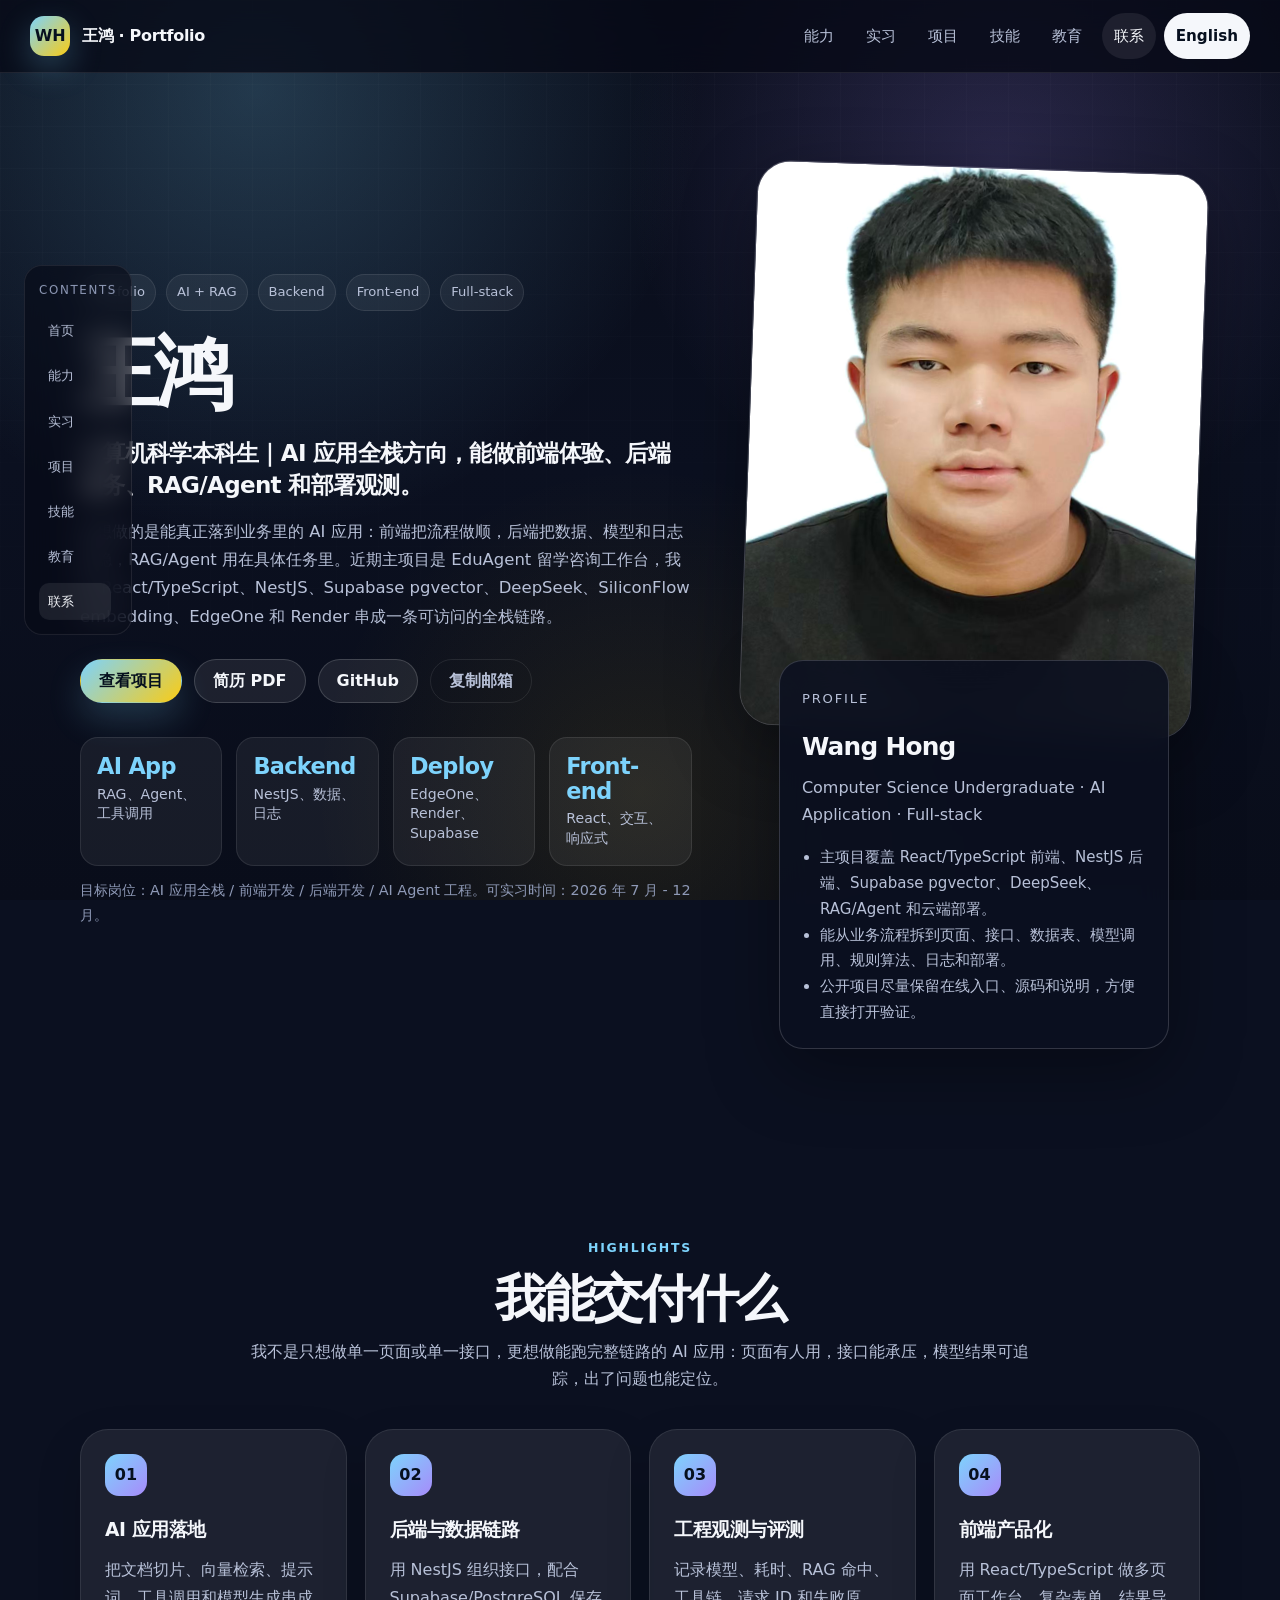
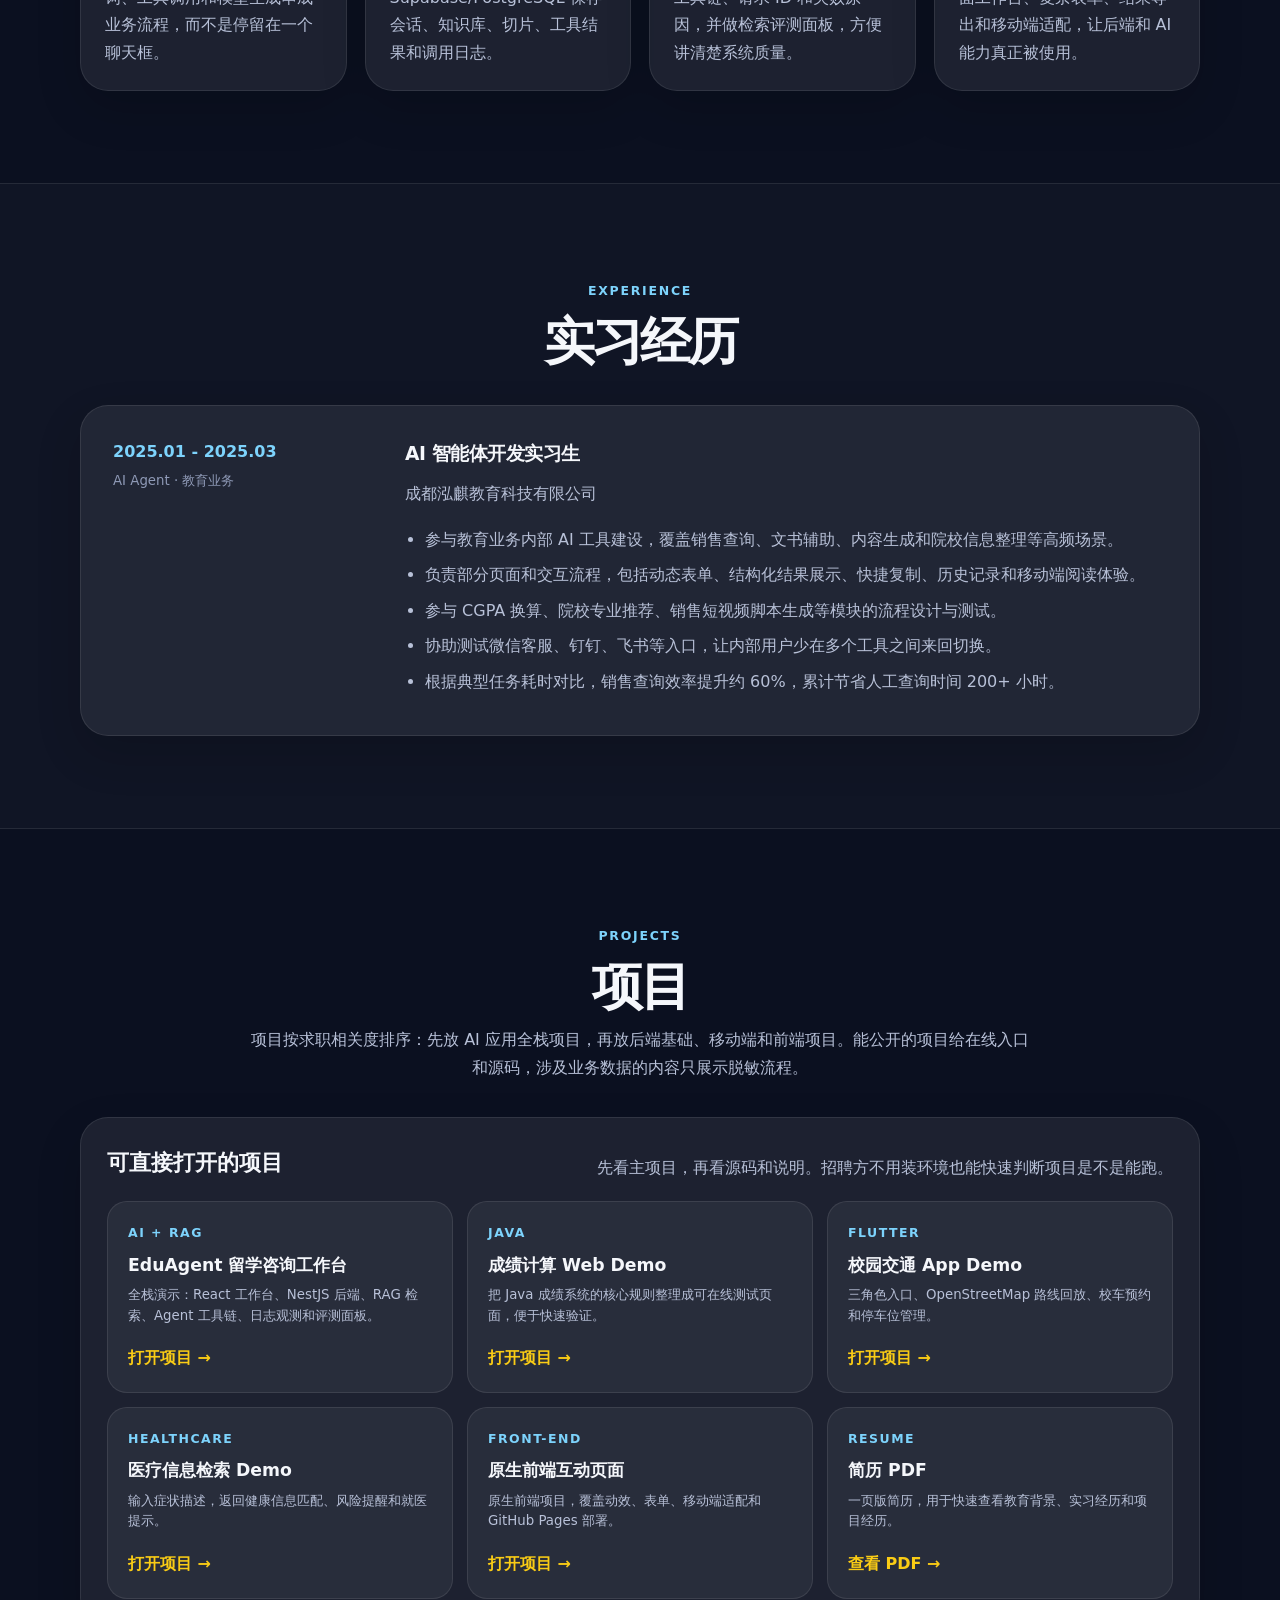
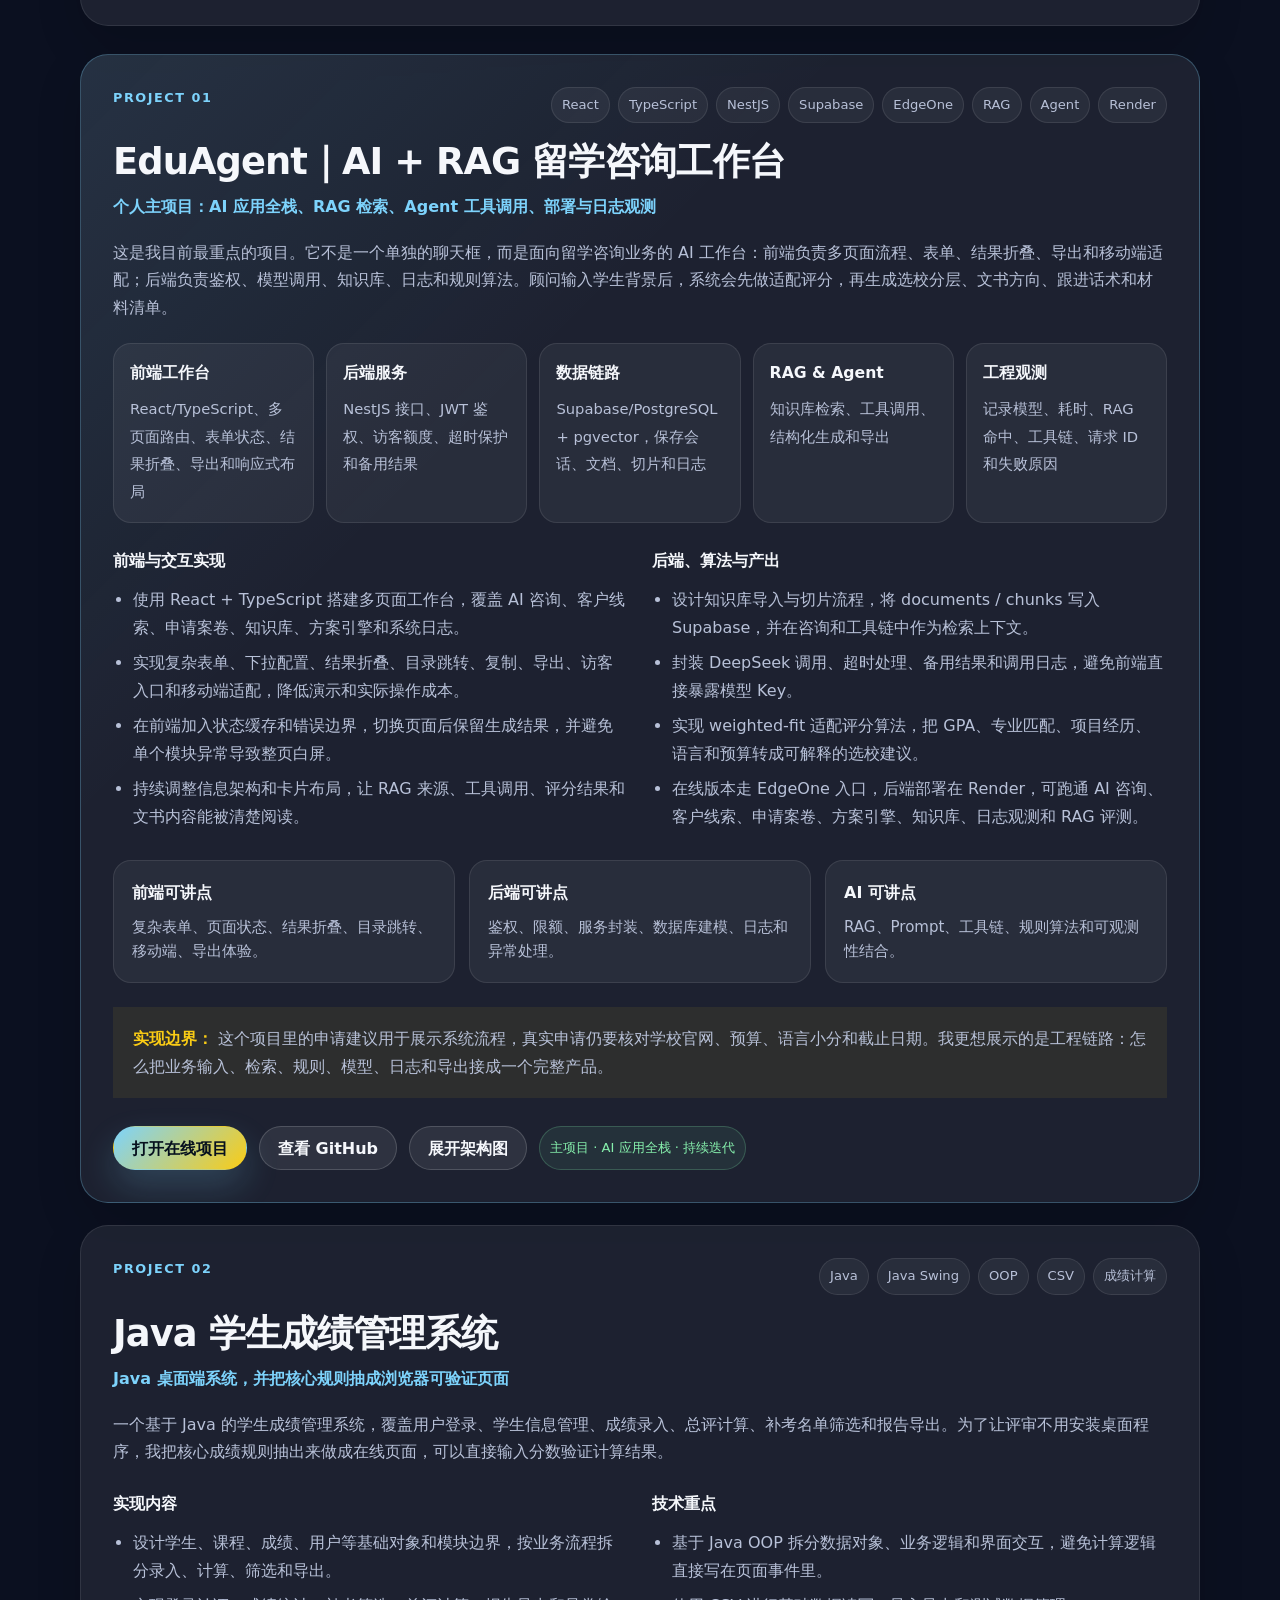
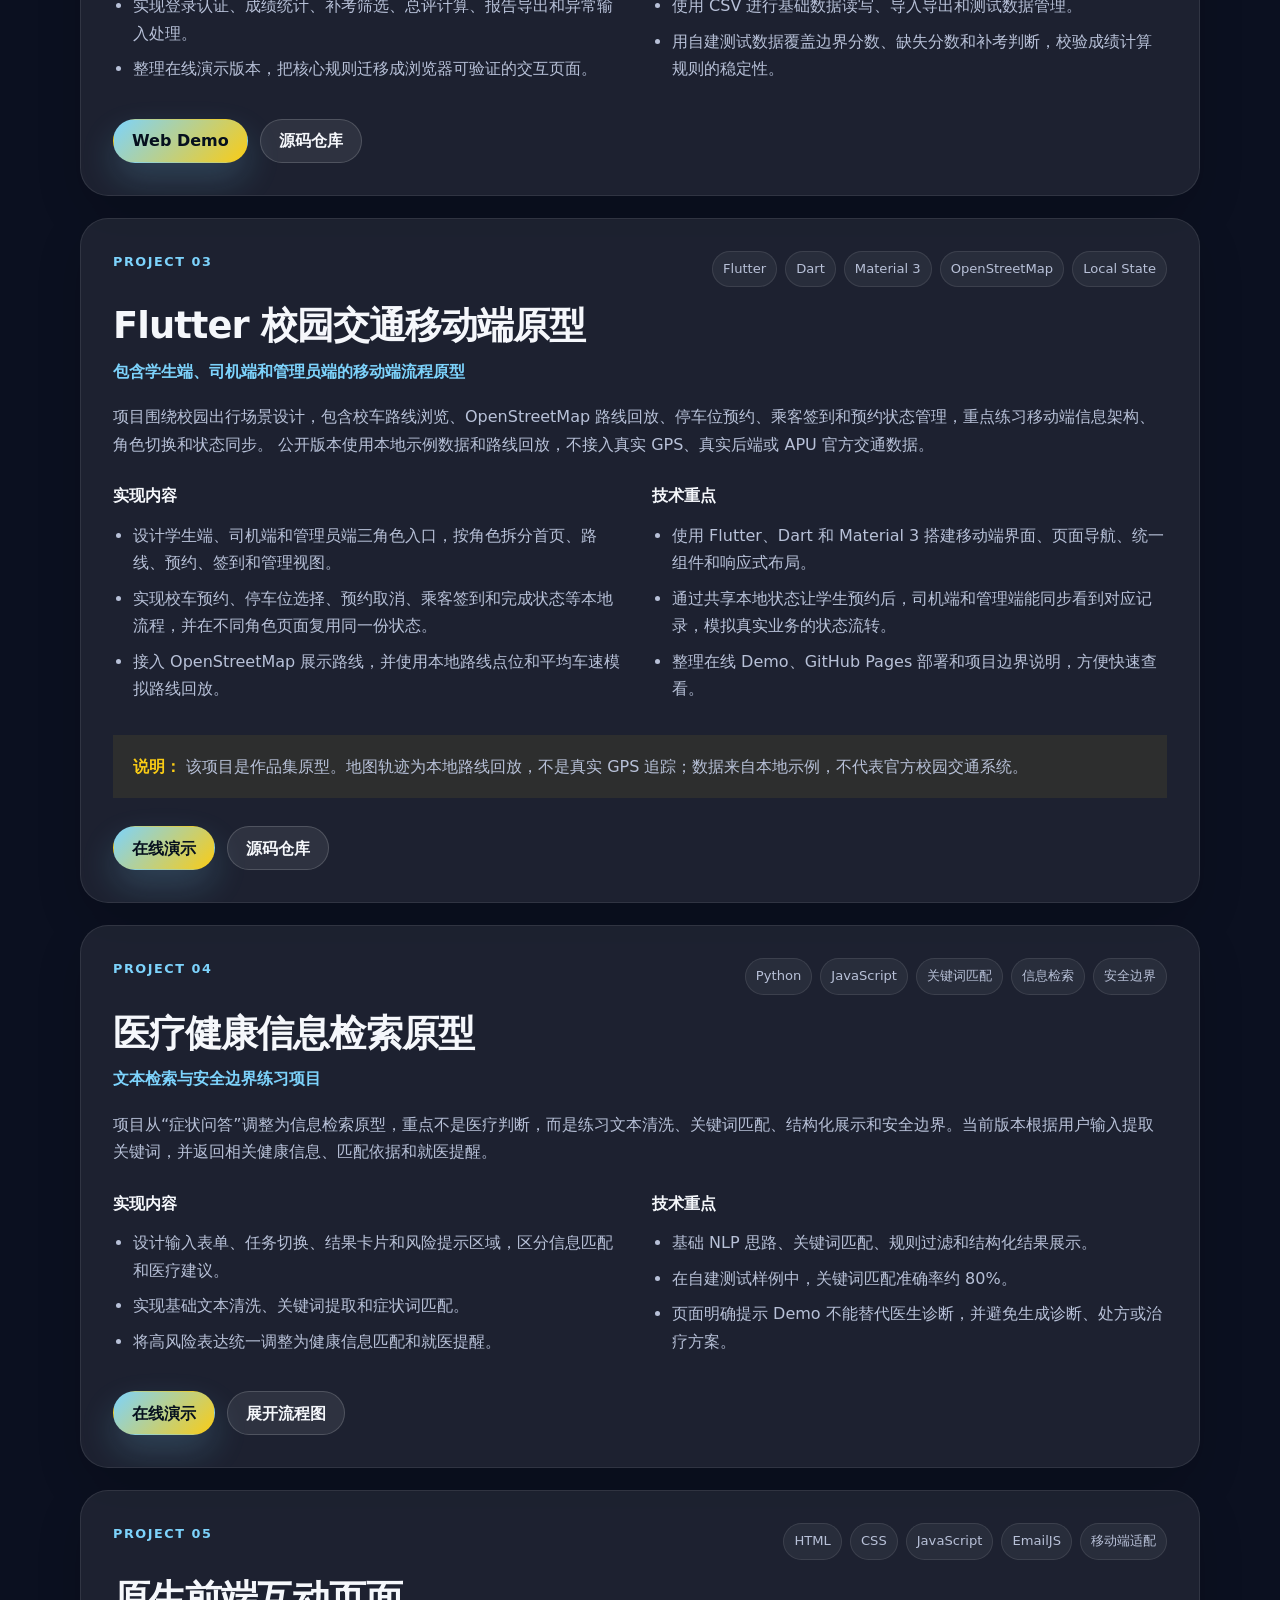
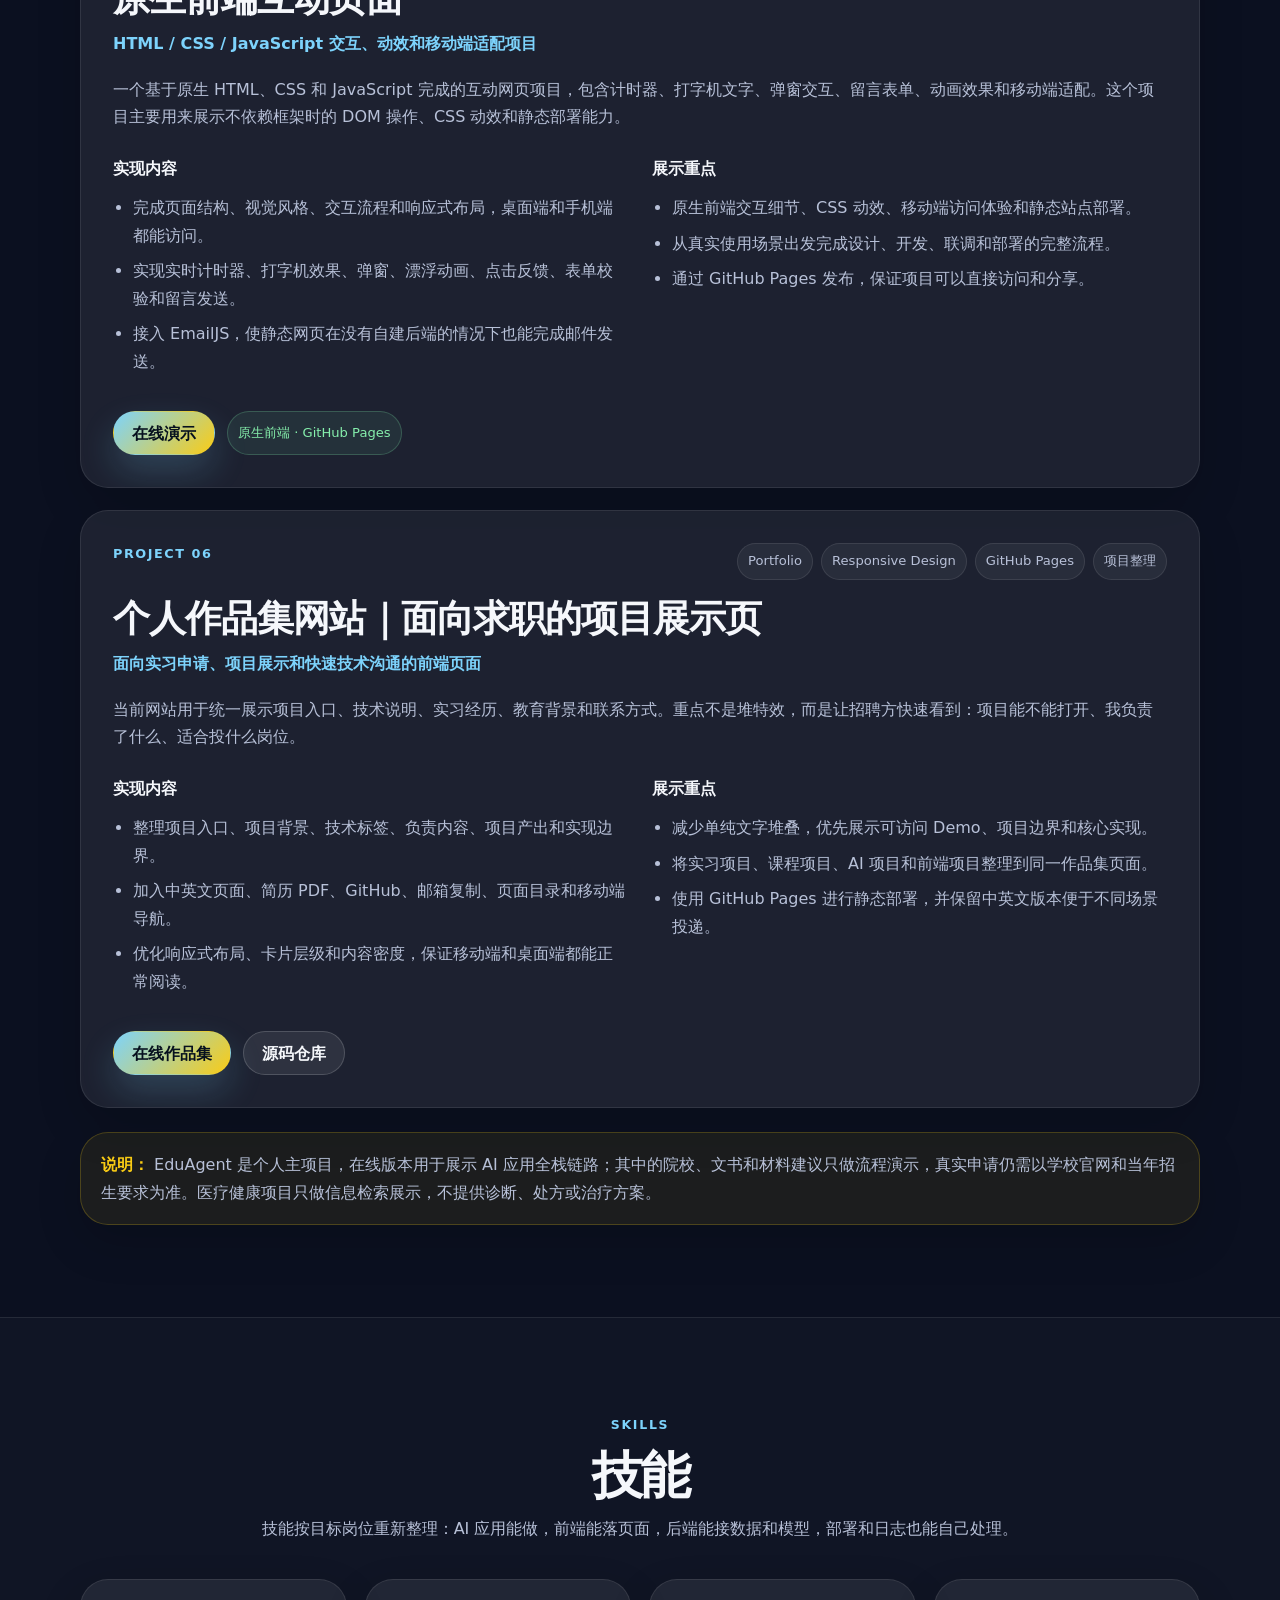
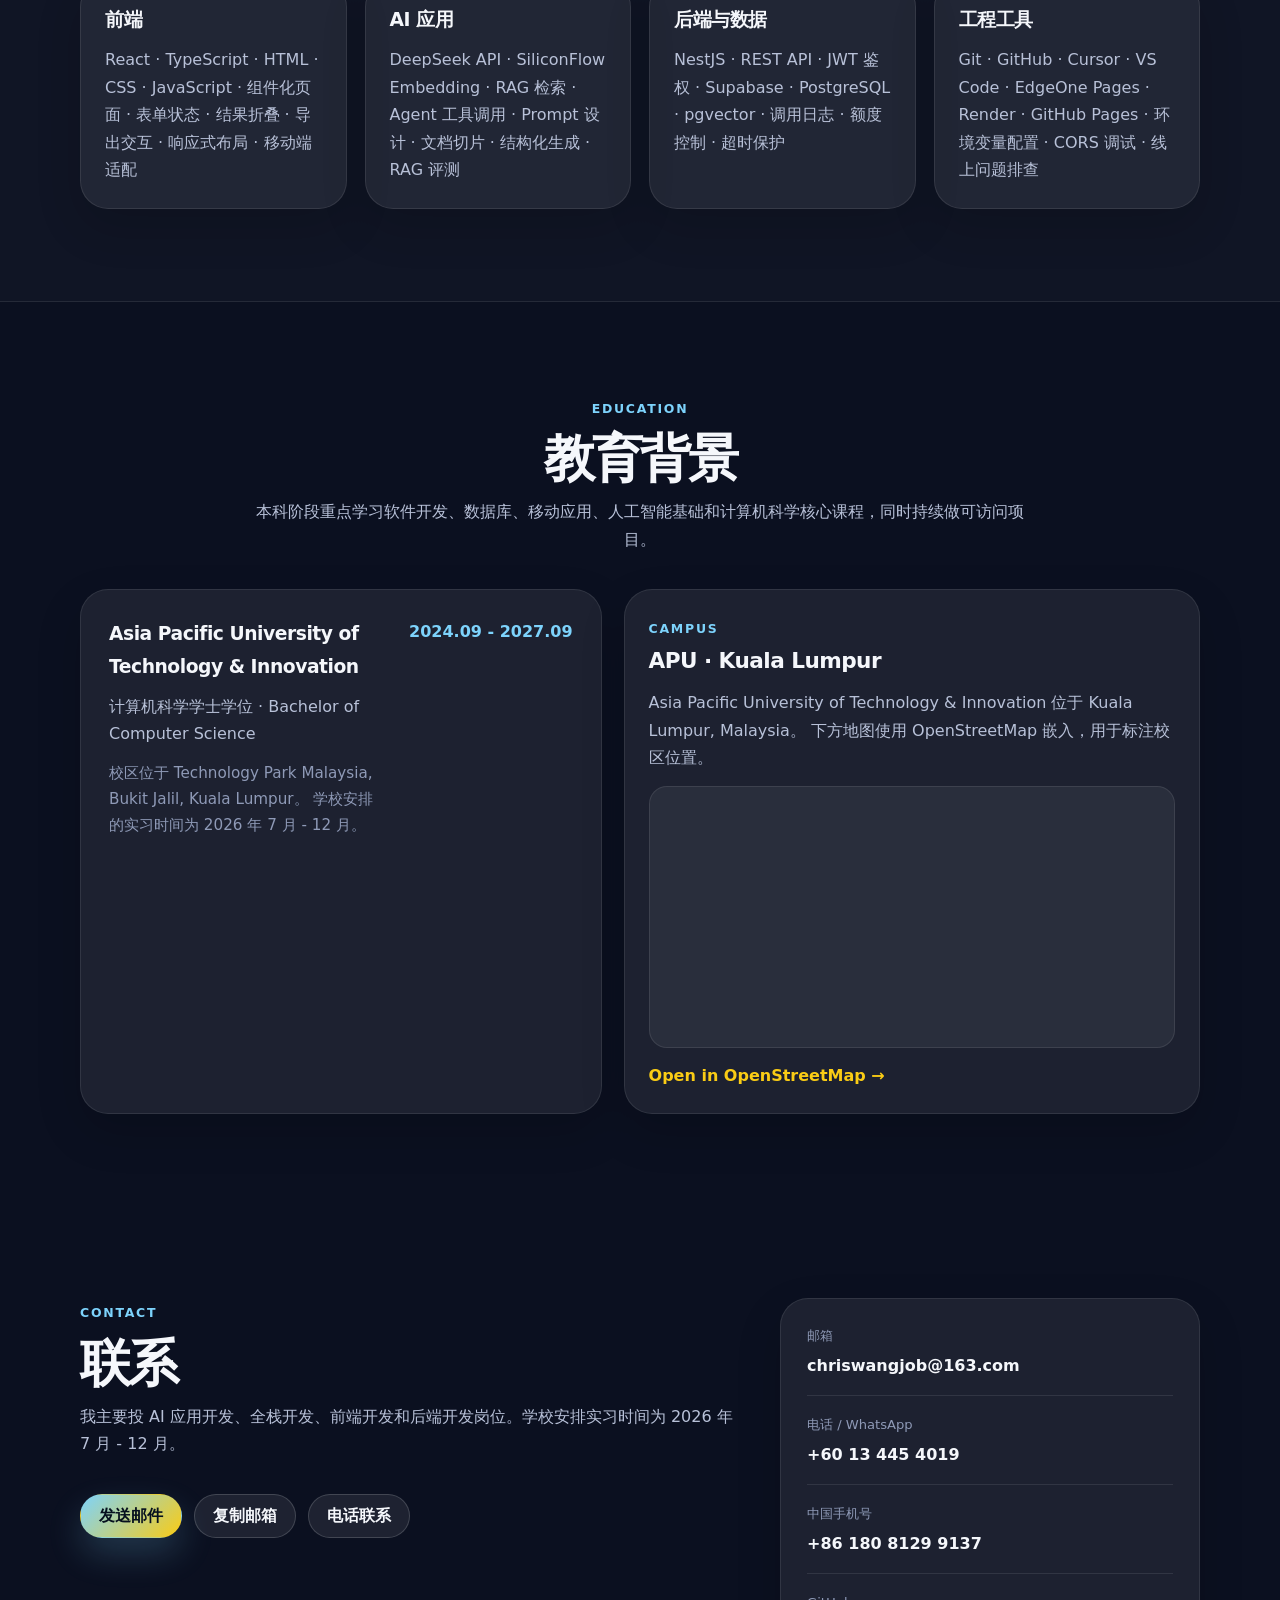
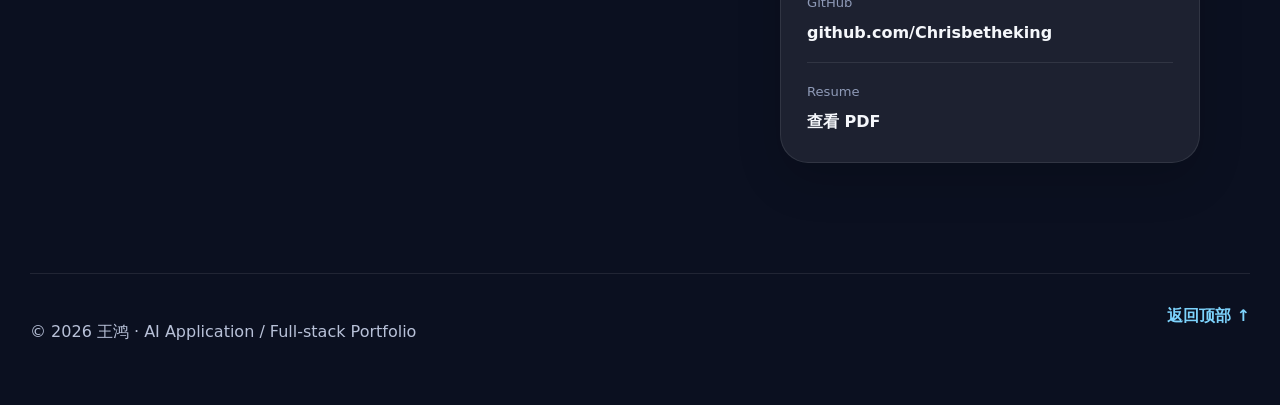
==== commit 41e5e9cf: "Add files via upload" ====
--- a/index.html
+++ b/index.html
@@ -4,11 +4,11 @@
   <meta charset="UTF-8" />
   <meta name="viewport" content="width=device-width, initial-scale=1.0" />
 
-  <title>王鸿 | AI 应用与后端开发作品集</title>
+  <title>王鸿 | AI 应用全栈开发作品集</title>
 
   <meta
     name="description"
-    content="王鸿的个人作品集网站｜前端展示与项目组织，展示 EduAgent AI + RAG 留学咨询工作台、React/TypeScript 前端、NestJS 后端、知识库检索、Agent 工具链、系统日志和软件项目实践。"
+    content="王鸿的个人作品集网站｜面向 AI 应用开发、前端开发、后端开发和全栈实习，展示 EduAgent AI + RAG 留学咨询工作台、React/TypeScript、NestJS、Supabase、RAG、Agent 工具调用和部署观测实践。"
   />
 
   <link rel="stylesheet" href="style.css" />
@@ -67,11 +67,11 @@
           <h1>王鸿</h1>
 
           <p class="hero-title">
-            计算机科学本科生作品集：AI 应用、后端服务与前端产品化实践。
+            计算机科学本科生｜AI 应用全栈方向，能做前端体验、后端服务、RAG/Agent 和部署观测。
           </p>
 
           <p class="hero-text">
-            本站整理了近期完成和持续维护的项目，重点是 EduAgent AI + RAG 留学咨询工作台：我把 React/TypeScript 前端、NestJS 接口、Supabase 数据、知识库切片、RAG 检索、Agent 工具链和日志观测放在同一个可访问 Demo 里，用真实页面说明工程能力，而不是只放截图。
+            我想做的是能真正落到业务里的 AI 应用：前端把流程做顺，后端把数据、模型和日志接稳，RAG/Agent 用在具体任务里。近期主项目是 EduAgent 留学咨询工作台，我把 React/TypeScript、NestJS、Supabase pgvector、DeepSeek、SiliconFlow embedding、EdgeOne 和 Render 串成一条可访问的全栈链路。
           </p>
 
           <div class="hero-actions">
@@ -85,28 +85,28 @@
 
           <div class="stats">
             <div class="stat-card">
-              <strong>AI/RAG</strong>
-              <span>知识库与工具链</span>
+              <strong>AI App</strong>
+              <span>RAG、Agent、工具调用</span>
             </div>
 
             <div class="stat-card">
               <strong>Backend</strong>
-              <span>接口、鉴权与日志</span>
+              <span>NestJS、数据、日志</span>
             </div>
 
             <div class="stat-card">
-              <strong>System</strong>
-              <span>规则算法与部署</span>
+              <strong>Deploy</strong>
+              <span>EdgeOne、Render、Supabase</span>
             </div>
 
             <div class="stat-card">
               <strong>Front-end</strong>
-              <span>组件、交互与移动端</span>
+              <span>React、交互、响应式</span>
             </div>
           </div>
 
           <p class="metric-note">
-            实习时间：2026 年 7 月 - 12 月。关注方向：后端开发、前端开发、AI 应用开发、全栈开发。
+            目标岗位：AI 应用全栈 / 前端开发 / 后端开发 / AI Agent 工程。可实习时间：2026 年 7 月 - 12 月。
           </p>
         </div>
 
@@ -118,12 +118,12 @@
           <div class="profile-card">
             <p class="profile-label">Profile</p>
             <h2>Wang Hong</h2>
-            <p>Computer Science Undergraduate · Backend · AI Application</p>
+            <p>Computer Science Undergraduate · AI Application · Full-stack</p>
 
             <ul>
-              <li>重点项目覆盖 React/TypeScript 前端、NestJS 后端、Supabase 数据库、AI + RAG 和云端部署。</li>
-              <li>能把业务流程拆成前端页面、接口、数据表、规则算法、日志和可操作工具。</li>
-              <li>公开项目保留可访问 Demo、技术说明和实现边界，方便面试时快速验证。</li>
+              <li>主项目覆盖 React/TypeScript 前端、NestJS 后端、Supabase pgvector、DeepSeek、RAG/Agent 和云端部署。</li>
+              <li>能从业务流程拆到页面、接口、数据表、模型调用、规则算法、日志和部署。</li>
+              <li>公开项目尽量保留在线入口、源码和说明，方便直接打开验证。</li>
             </ul>
           </div>
         </div>
@@ -134,42 +134,42 @@
       <div class="container">
         <div class="section-heading">
           <span>Highlights</span>
-          <h2>项目能力摘要</h2>
+          <h2>我能交付什么</h2>
           <p>
-            项目重点放在“能跑起来、能解释清楚”的系统：前端交互、后端接口、RAG 数据流、Agent 工具编排、日志观测都尽量落到可演示页面。
+            我不是只想做单一页面或单一接口，更想做能跑完整链路的 AI 应用：页面有人用，接口能承压，模型结果可追踪，出了问题也能定位。
           </p>
         </div>
 
         <div class="highlight-grid">
           <article class="highlight-card">
             <div class="card-icon">01</div>
-            <h3>AI + RAG 落地</h3>
-            <p>
-              将文档导入、自动切片、检索增强和大模型生成串起来，形成能回答选校、文书和材料问题的业务流程。
+            <h3>AI 应用落地</h3>
+            <p>
+              把文档切片、向量检索、提示词、工具调用和模型生成串成业务流程，而不是停留在一个聊天框。
             </p>
           </article>
 
           <article class="highlight-card">
             <div class="card-icon">02</div>
-            <h3>后端接口与数据</h3>
-            <p>
-              使用 NestJS 组织接口服务，配合 Supabase/PostgreSQL 保存会话、消息、知识库、切片和调用日志。
+            <h3>后端与数据链路</h3>
+            <p>
+              用 NestJS 组织接口，配合 Supabase/PostgreSQL 保存会话、知识库、切片、工具结果和调用日志。
             </p>
           </article>
 
           <article class="highlight-card">
             <div class="card-icon">03</div>
-            <h3>规则算法与观测</h3>
-            <p>
-              在 LLM 之前加入可解释评分算法，并记录模型、耗时、RAG 命中、工具链和错误信息，便于排查问题。
+            <h3>工程观测与评测</h3>
+            <p>
+              记录模型、耗时、RAG 命中、工具链、请求 ID 和失败原因，并做检索评测面板，方便讲清楚系统质量。
             </p>
           </article>
 
           <article class="highlight-card">
             <div class="card-icon">04</div>
-            <h3>前端工程与产品化</h3>
-            <p>
-              用 React/TypeScript 做多页面工作台、表单状态、折叠结果、导出按钮和移动端适配，让后端能力能被真正使用。
+            <h3>前端产品化</h3>
+            <p>
+              用 React/TypeScript 做多页面工作台、复杂表单、结果导出和移动端适配，让后端和 AI 能力真正被使用。
             </p>
           </article>
         </div>
@@ -194,10 +194,10 @@
             <p class="company">成都泓麒教育科技有限公司</p>
 
             <ul class="clean-list">
-              <li>参与内部 AI Agent 提效工具建设，覆盖销售查询、文书辅助、内容生成和院校信息整理等场景。</li>
-              <li>负责部分前端页面和交互流程整理，包括动态表单、结构化结果展示、快捷复制、历史记录和移动端阅读体验。</li>
+              <li>参与教育业务内部 AI 工具建设，覆盖销售查询、文书辅助、内容生成和院校信息整理等高频场景。</li>
+              <li>负责部分页面和交互流程，包括动态表单、结构化结果展示、快捷复制、历史记录和移动端阅读体验。</li>
               <li>参与 CGPA 换算、院校专业推荐、销售短视频脚本生成等模块的流程设计与测试。</li>
-              <li>协助测试微信客服、钉钉、飞书等入口，减少内部用户在多个工具之间切换的成本。</li>
+              <li>协助测试微信客服、钉钉、飞书等入口，让内部用户少在多个工具之间来回切换。</li>
               <li>根据典型任务耗时对比，销售查询效率提升约 60%，累计节省人工查询时间 200+ 小时。</li>
             </ul>
           </div>
@@ -211,51 +211,50 @@
           <span>Projects</span>
           <h2>项目</h2>
           <p>
-            这里整理了目前最适合展示的项目。每个项目尽量说明背景、负责内容、技术重点和最终产出。
-            能公开的项目提供在线 Demo；涉及内部数据或业务规则的项目，仅展示脱敏版本和流程说明。
+            项目按求职相关度排序：先放 AI 应用全栈项目，再放后端基础、移动端和前端项目。能公开的项目给在线入口和源码，涉及业务数据的内容只展示脱敏流程。
           </p>
         </div>
 
         <div class="demo-panel">
           <div class="demo-panel-head">
-            <h3>Demo Preview</h3>
-            <p>快速查看可访问项目入口，详细背景和实现说明见下方项目卡片。</p>
+            <h3>可直接打开的项目</h3>
+            <p>先看主项目，再看源码和说明。招聘方不用装环境也能快速判断项目是不是能跑。</p>
           </div>
 
           <div class="demo-grid">
-            <a class="demo-tile" href="https://edu-agent-rag-workspace.vercel.app" target="_blank" rel="noopener">
+            <a class="demo-tile" href="https://edu-agent-rag-workspace.edgeone.cool" target="_blank" rel="noopener">
               <span>AI + RAG</span>
               <strong>EduAgent 留学咨询工作台</strong>
-              <small>全栈演示：React 工作台、登录鉴权、知识库切片、RAG 检索、Agent 工具链、日志观测。</small>
-              <em>打开 Demo →</em>
+              <small>全栈演示：React 工作台、NestJS 后端、RAG 检索、Agent 工具链、日志观测和评测面板。</small>
+              <em>打开项目 →</em>
             </a>
 
             <a class="demo-tile" href="https://chrisbetheking.github.io/java-student-management-system/java-grade-demo.html" target="_blank" rel="noopener">
               <span>Java</span>
               <strong>成绩计算 Web Demo</strong>
               <small>把 Java 成绩系统的核心规则整理成可在线测试页面，便于快速验证。</small>
-              <em>打开 Demo →</em>
+              <em>打开项目 →</em>
             </a>
 
             <a class="demo-tile" href="https://chrisbetheking.github.io/Flutter-Campus-Shuttle-App/" target="_blank" rel="noopener">
               <span>Flutter</span>
               <strong>校园交通 App Demo</strong>
               <small>三角色入口、OpenStreetMap 路线回放、校车预约和停车位管理。</small>
-              <em>打开 Demo →</em>
+              <em>打开项目 →</em>
             </a>
 
             <a class="demo-tile" href="https://chrisbetheking.github.io/medical-qa-demo/" target="_blank" rel="noopener">
               <span>Healthcare</span>
               <strong>医疗信息检索 Demo</strong>
               <small>输入症状描述，返回健康信息匹配、风险提醒和就医提示。</small>
-              <em>打开 Demo →</em>
+              <em>打开项目 →</em>
             </a>
 
             <a class="demo-tile" href="https://chrisbetheking.github.io/whwithyn/" target="_blank" rel="noopener">
               <span>Front-end</span>
               <strong>原生前端互动页面</strong>
               <small>原生前端项目，覆盖动效、表单、移动端适配和 GitHub Pages 部署。</small>
-              <em>打开 Demo →</em>
+              <em>打开项目 →</em>
             </a>
 
             <a class="demo-tile" href="resume.pdf?v=20260508" target="_blank" rel="noopener">
@@ -277,39 +276,40 @@
                 <span>TypeScript</span>
                 <span>NestJS</span>
                 <span>Supabase</span>
-                <span>UI/UX</span>
+                <span>EdgeOne</span>
                 <span>RAG</span>
                 <span>Agent</span>
+                <span>Render</span>
               </div>
             </div>
 
             <h3>EduAgent｜AI + RAG 留学咨询工作台</h3>
-            <p class="project-subtitle">个人全栈项目，覆盖前端工作台、后端接口、RAG 检索和工具链编排</p>
-
-            <p>
-              这是我目前重点维护的项目。它不是只调模型接口的聊天页面，而是一个可以操作的业务工作台：前端负责多页面表单、结果折叠、导出和移动端适配；后端负责鉴权、AI 调用、知识库、日志和规则算法。顾问输入学生背景后，系统先做适配评分，再生成选校分层、文书方向、销售跟进内容和材料清单。
+            <p class="project-subtitle">个人主项目：AI 应用全栈、RAG 检索、Agent 工具调用、部署与日志观测</p>
+
+            <p>
+              这是我目前最重点的项目。它不是一个单独的聊天框，而是面向留学咨询业务的 AI 工作台：前端负责多页面流程、表单、结果折叠、导出和移动端适配；后端负责鉴权、模型调用、知识库、日志和规则算法。顾问输入学生背景后，系统会先做适配评分，再生成选校分层、文书方向、跟进话术和材料清单。
             </p>
 
             <div class="project-metric-grid">
               <div>
                 <strong>前端工作台</strong>
-                <span>React/TypeScript、多页面路由、表单状态、折叠结果和响应式布局</span>
+                <span>React/TypeScript、多页面路由、表单状态、结果折叠、导出和响应式布局</span>
               </div>
               <div>
                 <strong>后端服务</strong>
-                <span>NestJS 接口、JWT 鉴权、访客额度、错误 fallback</span>
+                <span>NestJS 接口、JWT 鉴权、访客额度、超时保护和备用结果</span>
               </div>
               <div>
                 <strong>数据链路</strong>
-                <span>Supabase/PostgreSQL 保存会话、文档、切片和日志</span>
+                <span>Supabase/PostgreSQL + pgvector，保存会话、文档、切片和日志</span>
               </div>
               <div>
                 <strong>RAG & Agent</strong>
-                <span>知识库检索、工具编排、结构化生成和导出</span>
+                <span>知识库检索、工具调用、结构化生成和导出</span>
               </div>
               <div>
                 <strong>工程观测</strong>
-                <span>记录模型、耗时、RAG 命中、工具链和失败原因</span>
+                <span>记录模型、耗时、RAG 命中、工具链、请求 ID 和失败原因</span>
               </div>
             </div>
 
@@ -328,9 +328,9 @@
                 <h4>后端、算法与产出</h4>
                 <ul>
                   <li>设计知识库导入与切片流程，将 documents / chunks 写入 Supabase，并在咨询和工具链中作为检索上下文。</li>
-                  <li>封装 DeepSeek 调用、超时处理、fallback 和调用日志，避免前端直接暴露模型 Key。</li>
+                  <li>封装 DeepSeek 调用、超时处理、备用结果和调用日志，避免前端直接暴露模型 Key。</li>
                   <li>实现 weighted-fit 适配评分算法，把 GPA、专业匹配、项目经历、语言和预算转成可解释的选校建议。</li>
-                  <li>在线 Demo 支持管理员登录和访客体验，可跑通 AI 咨询、客户线索、申请案卷、方案引擎、知识库和日志观测。</li>
+                  <li>在线版本走 EdgeOne 入口，后端部署在 Render，可跑通 AI 咨询、客户线索、申请案卷、方案引擎、知识库、日志观测和 RAG 评测。</li>
                 </ul>
               </div>
             </div>
@@ -342,7 +342,7 @@
               </div>
               <div>
                 <strong>后端可讲点</strong>
-                <span>鉴权、限额、服务封装、数据库建模、日志、失败兜底。</span>
+                <span>鉴权、限额、服务封装、数据库建模、日志和异常处理。</span>
               </div>
               <div>
                 <strong>AI 可讲点</strong>
@@ -352,12 +352,12 @@
 
             <div class="note-box">
               <strong>实现边界：</strong>
-              Demo 中的院校和申请建议用于展示系统流程，不替代学校官网要求；真实申请仍需人工核对官网、预算、语言小分和截止日期。这个项目的重点是工程链路和业务抽象，而不是“模型直接给最终答案”。
+              这个项目里的申请建议用于展示系统流程，真实申请仍要核对学校官网、预算、语言小分和截止日期。我更想展示的是工程链路：怎么把业务输入、检索、规则、模型、日志和导出接成一个完整产品。
             </div>
 
             <div class="project-actions">
-              <a class="btn primary" href="https://edu-agent-rag-workspace.vercel.app" target="_blank" rel="noopener">
-                查看在线 Demo
+              <a class="btn primary" href="https://edu-agent-rag-workspace.edgeone.cool" target="_blank" rel="noopener">
+                打开在线项目
               </a>
 
               <a class="btn secondary" href="https://github.com/Chrisbetheking/edu-agent-rag-workspace" target="_blank" rel="noopener">
@@ -368,7 +368,7 @@
                 展开架构图
               </button>
 
-              <span class="status-pill">个人全栈项目 · 持续迭代</span>
+              <span class="status-pill">主项目 · AI 应用全栈 · 持续迭代</span>
             </div>
 
             <div class="diagram-panel" id="ai-diagram">
@@ -390,10 +390,10 @@
             </div>
 
             <h3>Java 学生成绩管理系统</h3>
-            <p class="project-subtitle">Java 桌面端系统，并把核心规则抽成可在线验证的 Web Demo</p>
-
-            <p>
-              一个基于 Java 的学生成绩管理系统，覆盖用户登录、学生信息管理、成绩录入、总评计算、补考名单筛选和报告导出。为了让评审不用安装桌面程序，我把核心成绩规则抽出来做成 Web Demo，可以直接输入分数验证计算结果。
+            <p class="project-subtitle">Java 桌面端系统，并把核心规则抽成浏览器可验证页面</p>
+
+            <p>
+              一个基于 Java 的学生成绩管理系统，覆盖用户登录、学生信息管理、成绩录入、总评计算、补考名单筛选和报告导出。为了让评审不用安装桌面程序，我把核心成绩规则抽出来做成在线页面，可以直接输入分数验证计算结果。
             </p>
 
             <div class="project-columns">
@@ -402,7 +402,7 @@
                 <ul>
                   <li>设计学生、课程、成绩、用户等基础对象和模块边界，按业务流程拆分录入、计算、筛选和导出。</li>
                   <li>实现登录认证、成绩统计、补考筛选、总评计算、报告导出和异常输入处理。</li>
-                  <li>整理 Web Demo 版本，把核心规则迁移成浏览器可验证的交互页面。</li>
+                  <li>整理在线演示版本，把核心规则迁移成浏览器可验证的交互页面。</li>
                 </ul>
               </div>
 
@@ -445,7 +445,7 @@
 
             <p>
               项目围绕校园出行场景设计，包含校车路线浏览、OpenStreetMap 路线回放、停车位预约、乘客签到和预约状态管理，重点练习移动端信息架构、角色切换和状态同步。
-              公开版本使用本地示例数据和基于真实地点坐标的路线回放，不接入真实 GPS、真实后端或 APU 官方交通数据。
+              公开版本使用本地示例数据和路线回放，不接入真实 GPS、真实后端或 APU 官方交通数据。
             </p>
 
             <div class="project-columns">
@@ -470,7 +470,7 @@
 
             <div class="note-box">
               <strong>说明：</strong>
-              该项目是作品集 Demo。地图轨迹为本地路线回放，不是真实 GPS 追踪；数据来自本地示例，不代表官方校园交通系统。
+              该项目是作品集原型。地图轨迹为本地路线回放，不是真实 GPS 追踪；数据来自本地示例，不代表官方校园交通系统。
             </div>
 
             <div class="project-actions">
@@ -497,11 +497,11 @@
               </div>
             </div>
 
-            <h3>医疗健康信息检索 Demo</h3>
+            <h3>医疗健康信息检索原型</h3>
             <p class="project-subtitle">文本检索与安全边界练习项目</p>
 
             <p>
-              项目从“症状问答”原型调整为信息检索 Demo，重点不是医疗判断，而是练习文本清洗、关键词匹配、结构化展示和安全边界。当前版本根据用户输入提取关键词，并返回相关健康信息、匹配依据和就医提醒。
+              项目从“症状问答”调整为信息检索原型，重点不是医疗判断，而是练习文本清洗、关键词匹配、结构化展示和安全边界。当前版本根据用户输入提取关键词，并返回相关健康信息、匹配依据和就医提醒。
             </p>
 
             <div class="project-columns">
@@ -600,11 +600,11 @@
               </div>
             </div>
 
-            <h3>个人作品集网站｜前端展示与项目组织</h3>
+            <h3>个人作品集网站｜面向求职的项目展示页</h3>
             <p class="project-subtitle">面向实习申请、项目展示和快速技术沟通的前端页面</p>
 
             <p>
-              当前网站用于统一展示项目入口、技术说明、实习经历、教育背景和联系方式。页面重点不是堆视觉特效，而是让招聘方能快速看到项目能不能打开、我负责了什么、技术边界在哪里。
+              当前网站用于统一展示项目入口、技术说明、实习经历、教育背景和联系方式。重点不是堆特效，而是让招聘方快速看到：项目能不能打开、我负责了什么、适合投什么岗位。
             </p>
 
             <div class="project-columns">
@@ -641,8 +641,7 @@
 
         <div class="global-note">
           <strong>说明：</strong>
-          EduAgent 是个人全栈项目，Demo 中的院校、文书和材料建议用于展示系统流程，真实申请仍需以学校官网和当年招生要求为准。
-          医疗健康 Demo 只做信息检索展示，不提供诊断、处方或治疗方案。项目页面尽量区分真实功能、示例数据和实现边界。
+          EduAgent 是个人主项目，在线版本用于展示 AI 应用全栈链路；其中的院校、文书和材料建议只做流程演示，真实申请仍需以学校官网和当年招生要求为准。医疗健康项目只做信息检索展示，不提供诊断、处方或治疗方案。
         </div>
       </div>
     </section>
@@ -652,28 +651,28 @@
         <div class="section-heading">
           <span>Skills</span>
           <h2>技能</h2>
-          <p>技能部分以项目中真实使用过的技术为主，重点对应到可访问 Demo、代码结构和可解释的实现。</p>
+          <p>技能按目标岗位重新整理：AI 应用能做，前端能落页面，后端能接数据和模型，部署和日志也能自己处理。</p>
         </div>
 
         <div class="skill-grid">
           <div class="skill-card">
             <h3>前端</h3>
-            <p>React · TypeScript · HTML · CSS · JavaScript · 组件化页面 · 表单状态 · 结果折叠 · 响应式布局 · 移动端适配</p>
+            <p>React · TypeScript · HTML · CSS · JavaScript · 组件化页面 · 表单状态 · 结果折叠 · 导出交互 · 响应式布局 · 移动端适配</p>
           </div>
 
           <div class="skill-card">
             <h3>AI 应用</h3>
-            <p>DeepSeek API · RAG 检索 · Agent 工具链 · Prompt 设计 · 文档切片 · 结构化生成 · 导出流程</p>
+            <p>DeepSeek API · SiliconFlow Embedding · RAG 检索 · Agent 工具调用 · Prompt 设计 · 文档切片 · 结构化生成 · RAG 评测</p>
           </div>
 
           <div class="skill-card">
             <h3>后端与数据</h3>
-            <p>NestJS · REST API · JWT 鉴权 · Supabase · PostgreSQL · 调用日志 · 额度控制 · 异常 fallback</p>
+            <p>NestJS · REST API · JWT 鉴权 · Supabase · PostgreSQL · pgvector · 调用日志 · 额度控制 · 超时保护</p>
           </div>
 
           <div class="skill-card">
             <h3>工程工具</h3>
-            <p>Git · GitHub · Cursor · VS Code · Vercel · GitHub Pages · 云端部署 · 环境变量配置 · 调试与迭代</p>
+            <p>Git · GitHub · Cursor · VS Code · EdgeOne Pages · Render · GitHub Pages · 环境变量配置 · CORS 调试 · 线上问题排查</p>
           </div>
         </div>
       </div>
@@ -685,7 +684,7 @@
           <span>Education</span>
           <h2>教育背景</h2>
           <p>
-            本科阶段学习方向包括软件开发、数据库、移动应用开发、人工智能基础和计算机科学核心课程。
+            本科阶段重点学习软件开发、数据库、移动应用、人工智能基础和计算机科学核心课程，同时持续做可访问项目。
           </p>
         </div>
 
@@ -741,7 +740,7 @@
             <span>Contact</span>
             <h2>联系</h2>
             <p>
-              关注方向：后端开发、前端开发、AI 应用开发、全栈开发。学校安排实习时间为 2026 年 7 月 - 12 月。
+              我主要投 AI 应用开发、全栈开发、前端开发和后端开发岗位。学校安排实习时间为 2026 年 7 月 - 12 月。
             </p>
           </div>
 
@@ -789,7 +788,7 @@
   </main>
 
   <footer class="footer">
-    <p>© 2026 王鸿 · Built with HTML / CSS / JavaScript</p>
+    <p>© 2026 王鸿 · AI Application / Full-stack Portfolio</p>
     <a href="#top">返回顶部 ↑</a>
   </footer>
 
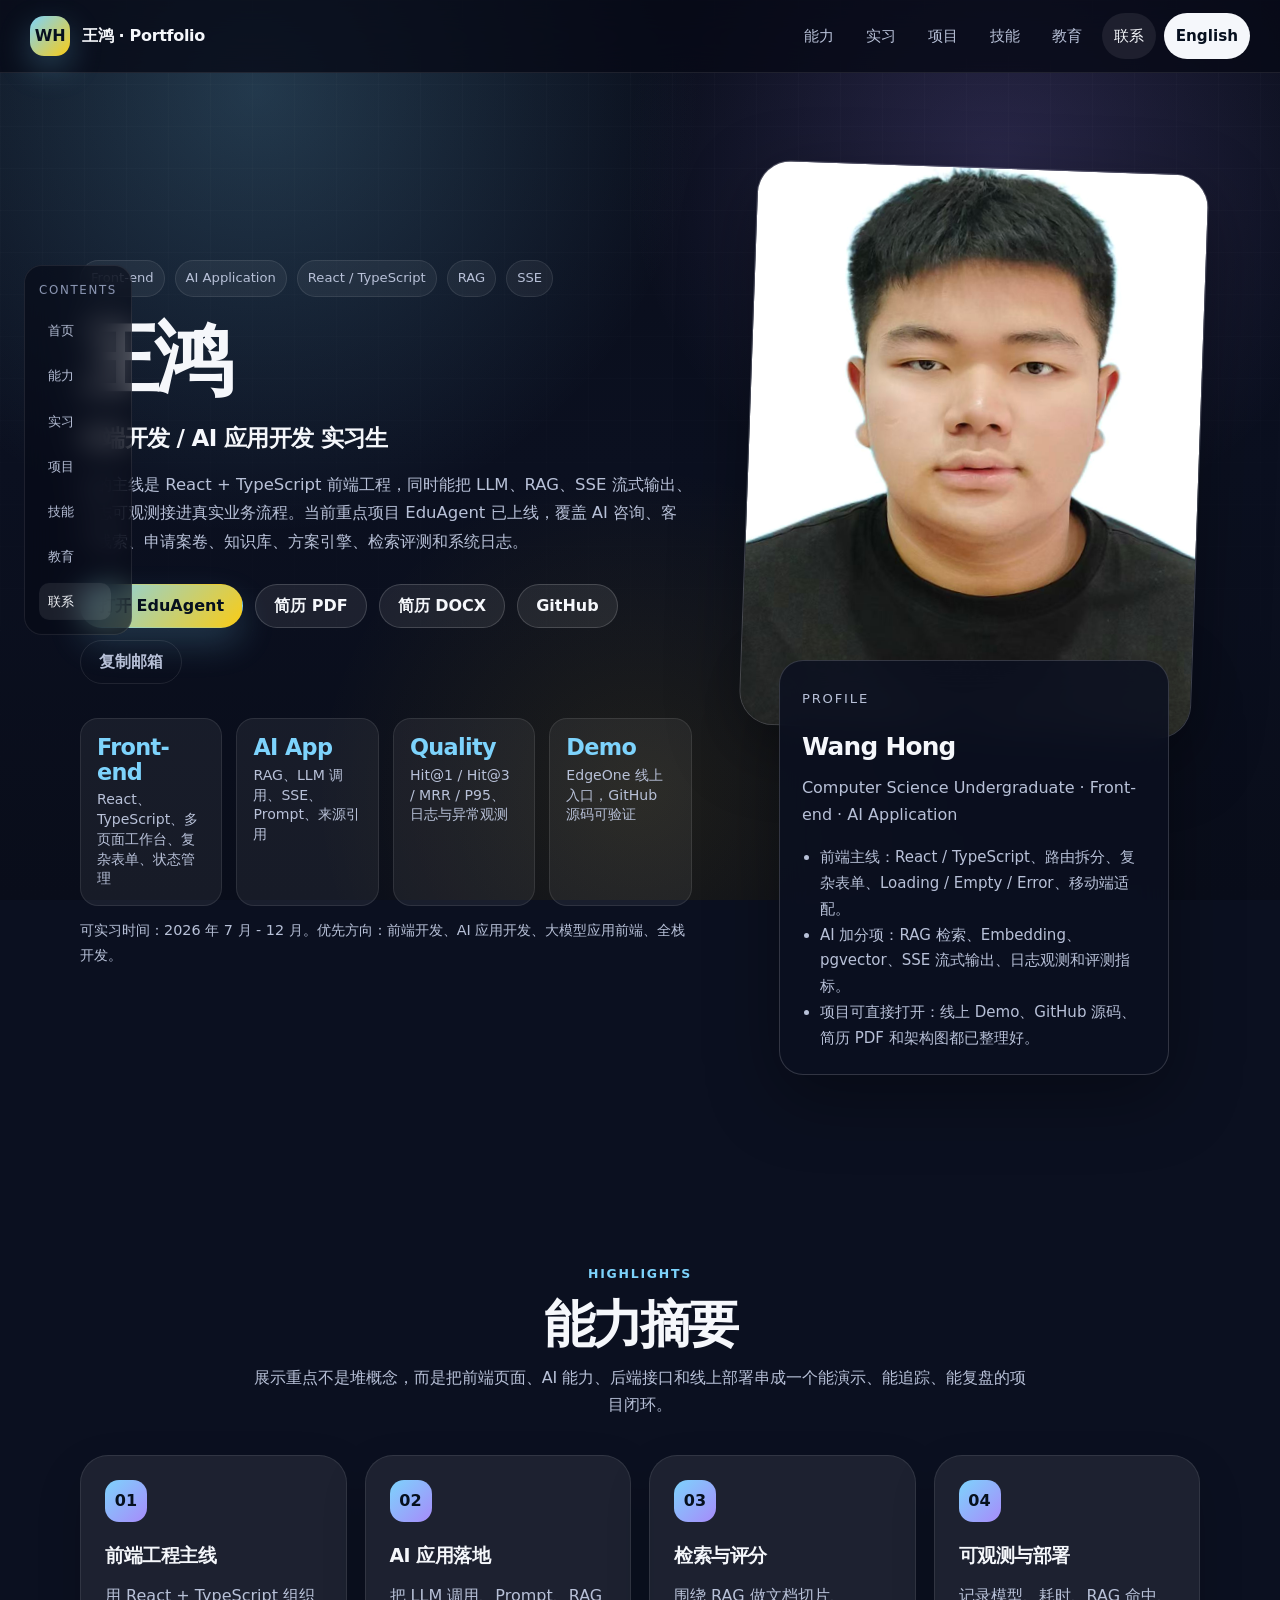
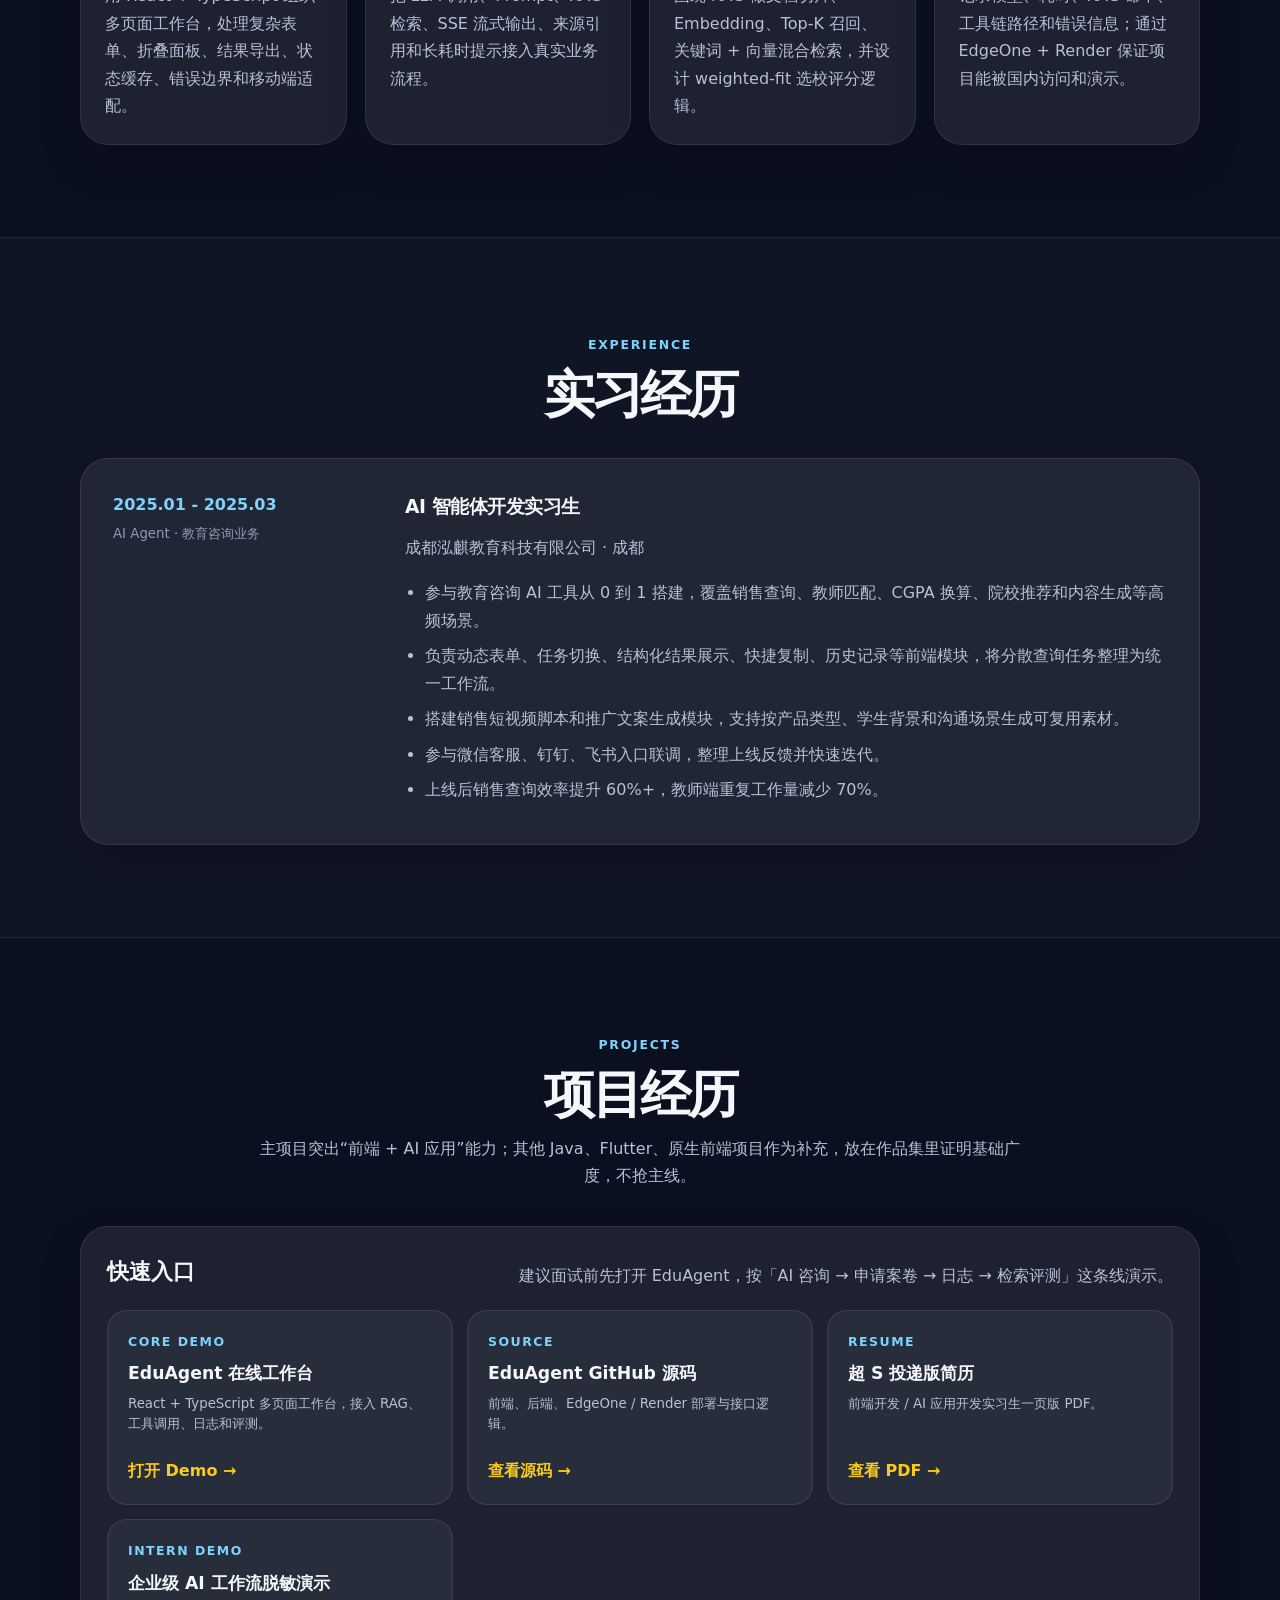
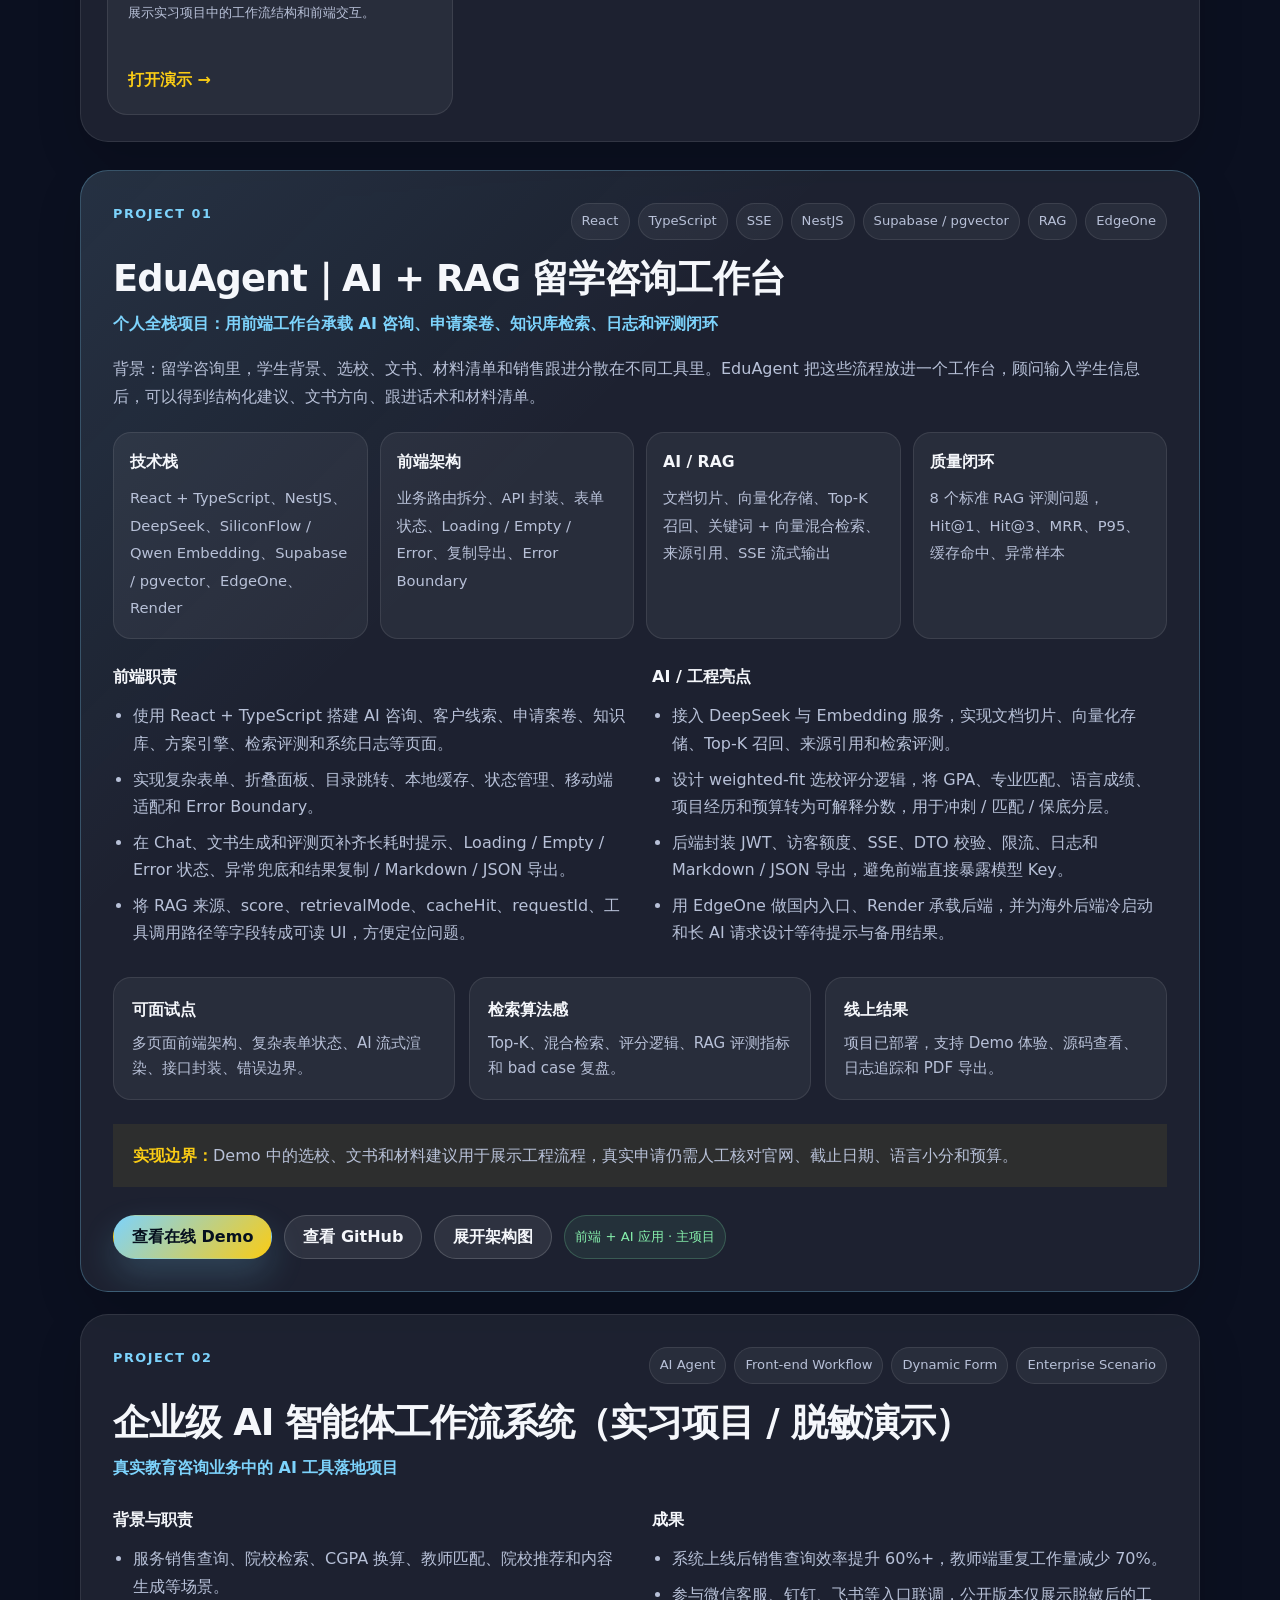
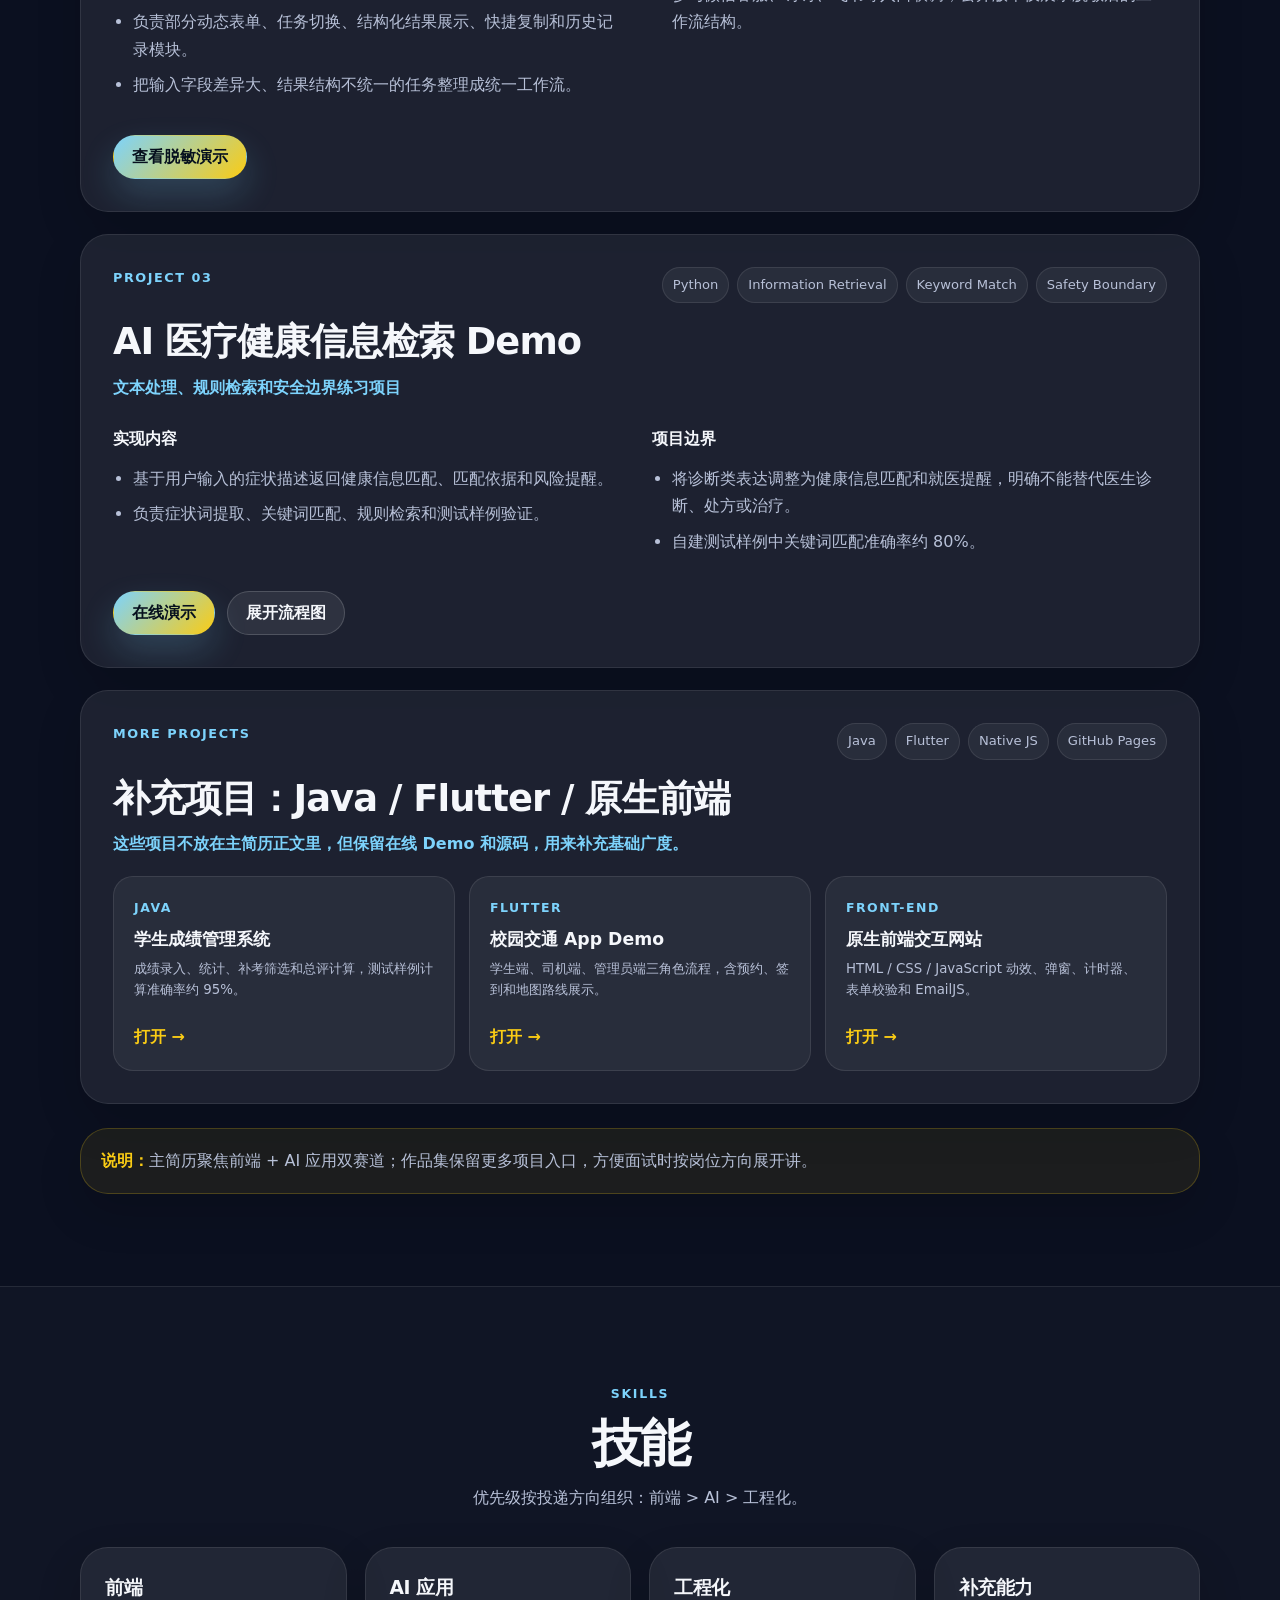
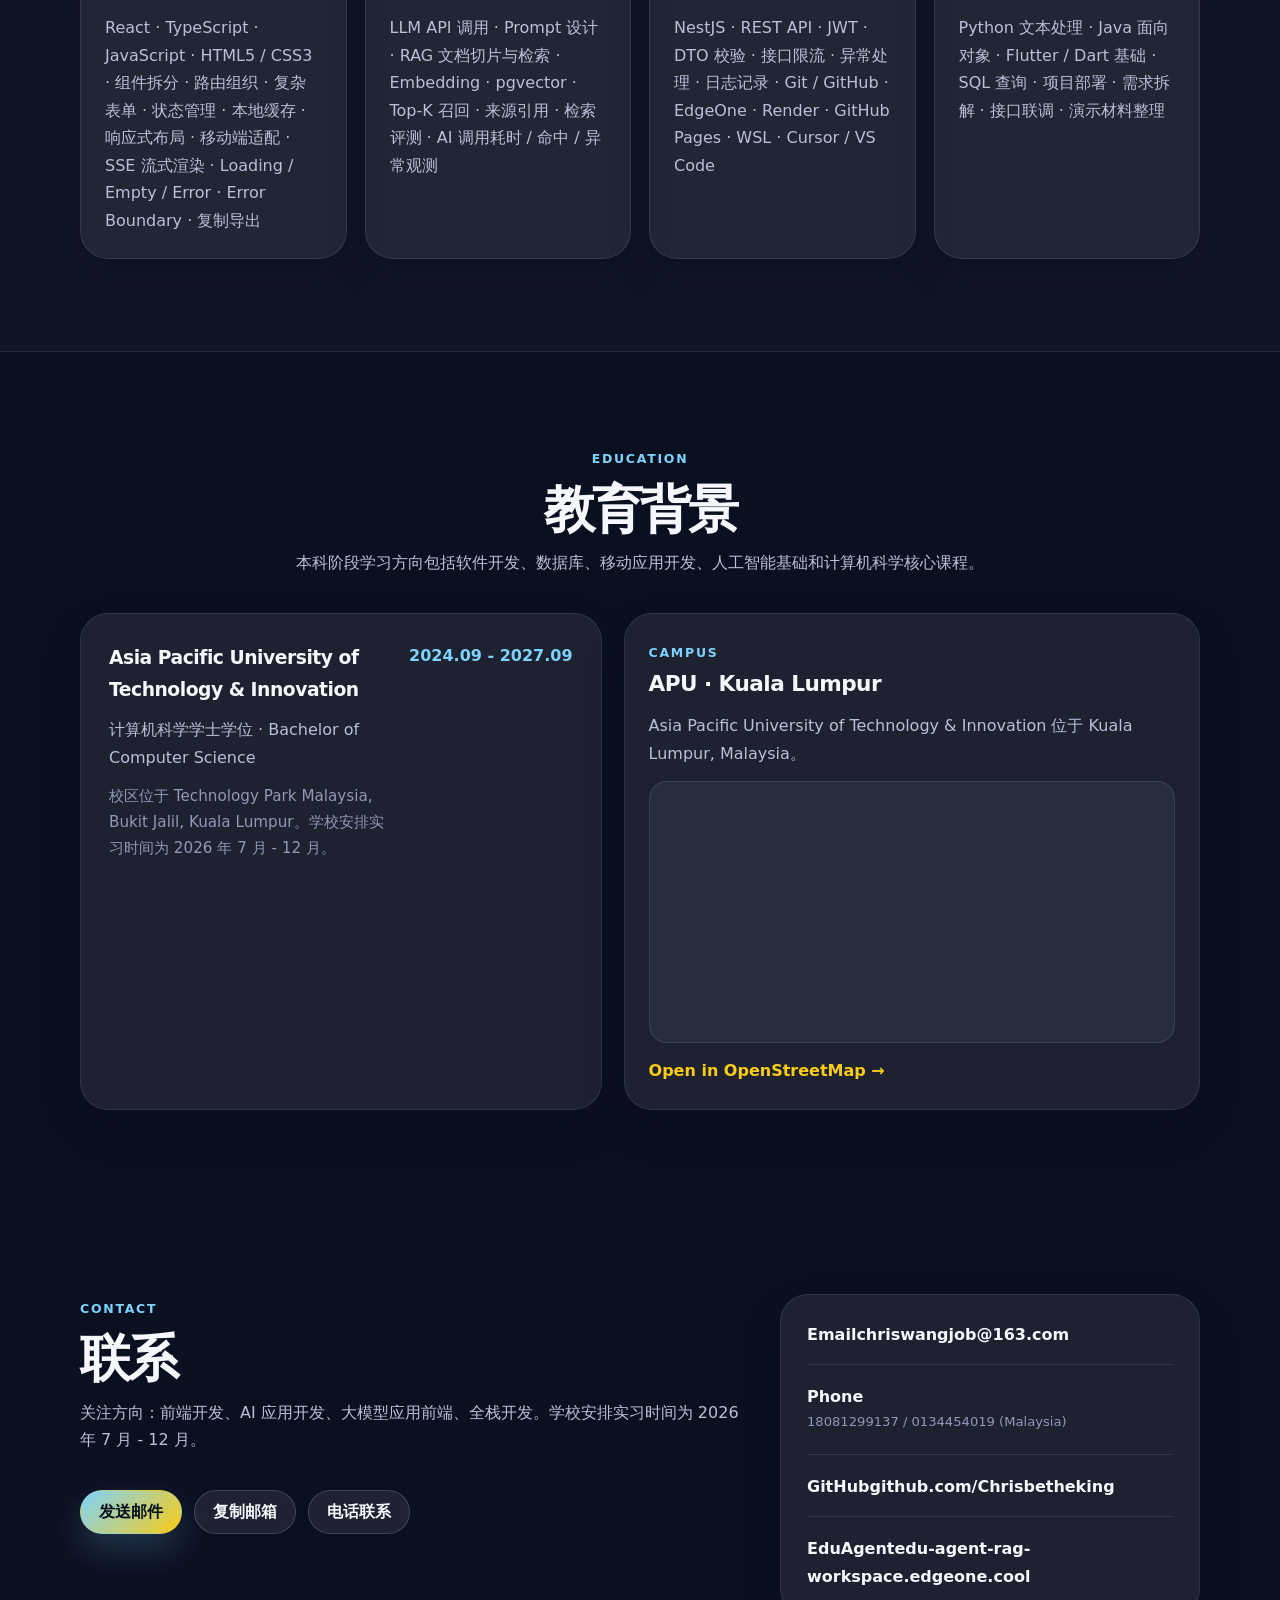
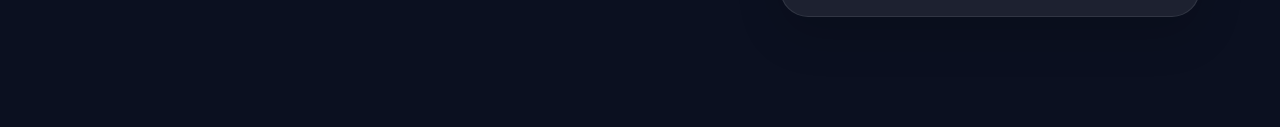
==== commit 66012f79: "Add files via upload" ====
--- a/index.html
+++ b/index.html
@@ -3,17 +3,10 @@
 <head>
   <meta charset="UTF-8" />
   <meta name="viewport" content="width=device-width, initial-scale=1.0" />
-
-  <title>王鸿 | AI 应用全栈开发作品集</title>
-
-  <meta
-    name="description"
-    content="王鸿的个人作品集网站｜面向 AI 应用开发、前端开发、后端开发和全栈实习，展示 EduAgent AI + RAG 留学咨询工作台、React/TypeScript、NestJS、Supabase、RAG、Agent 工具调用和部署观测实践。"
-  />
-
+  <title>王鸿 | 前端开发 / AI 应用开发 实习生</title>
+  <meta name="description" content="王鸿的个人作品集网站｜前端开发 / AI 应用开发实习生。展示 EduAgent AI + RAG 留学咨询工作台、React + TypeScript 前端工程、RAG 检索、SSE 流式输出、日志可观测和项目实践。" />
   <link rel="stylesheet" href="style.css" />
 </head>
-
 <body>
   <div class="page-bg"></div>
 
@@ -23,12 +16,7 @@
         <span class="brand-mark">WH</span>
         <span class="brand-text">王鸿 · Portfolio</span>
       </a>
-
-      <button class="nav-toggle" type="button" aria-label="打开导航" aria-expanded="false">
-        <span></span>
-        <span></span>
-      </button>
-
+      <button class="nav-toggle" type="button" aria-label="打开导航" aria-expanded="false"><span></span><span></span></button>
       <div class="nav-links">
         <a href="#highlights">能力</a>
         <a href="#experience">实习</a>
@@ -57,73 +45,47 @@
       <div class="container hero-grid">
         <div class="hero-copy">
           <div class="eyebrow">
-            <span>Portfolio</span>
-            <span>AI + RAG</span>
-            <span>Backend</span>
             <span>Front-end</span>
-            <span>Full-stack</span>
+            <span>AI Application</span>
+            <span>React / TypeScript</span>
+            <span>RAG</span>
+            <span>SSE</span>
           </div>
 
           <h1>王鸿</h1>
-
-          <p class="hero-title">
-            计算机科学本科生｜AI 应用全栈方向，能做前端体验、后端服务、RAG/Agent 和部署观测。
+          <p class="hero-title">前端开发 / AI 应用开发 实习生</p>
+          <p class="hero-text">
+            我的主线是 React + TypeScript 前端工程，同时能把 LLM、RAG、SSE 流式输出、日志可观测接进真实业务流程。当前重点项目 EduAgent 已上线，覆盖 AI 咨询、客户线索、申请案卷、知识库、方案引擎、检索评测和系统日志。
           </p>
 
-          <p class="hero-text">
-            我想做的是能真正落到业务里的 AI 应用：前端把流程做顺，后端把数据、模型和日志接稳，RAG/Agent 用在具体任务里。近期主项目是 EduAgent 留学咨询工作台，我把 React/TypeScript、NestJS、Supabase pgvector、DeepSeek、SiliconFlow embedding、EdgeOne 和 Render 串成一条可访问的全栈链路。
-          </p>
-
           <div class="hero-actions">
-            <a class="btn primary" href="#projects">查看项目</a>
-            <a class="btn secondary" href="resume.pdf?v=20260508" target="_blank" rel="noopener">简历 PDF</a>
+            <a class="btn primary" href="https://edu-agent-rag-workspace.edgeone.cool" target="_blank" rel="noopener">打开 EduAgent</a>
+            <a class="btn secondary" href="resume.pdf?v=20260514" target="_blank" rel="noopener">简历 PDF</a>
+            <a class="btn secondary" href="resume.docx?v=20260514" target="_blank" rel="noopener">简历 DOCX</a>
             <a class="btn secondary" href="https://github.com/Chrisbetheking" target="_blank" rel="noopener">GitHub</a>
-            <button class="btn ghost copy-email" type="button" data-email="chriswangjob@163.com">
-              复制邮箱
-            </button>
+            <button class="btn ghost copy-email" type="button" data-email="chriswangjob@163.com">复制邮箱</button>
           </div>
 
           <div class="stats">
-            <div class="stat-card">
-              <strong>AI App</strong>
-              <span>RAG、Agent、工具调用</span>
-            </div>
-
-            <div class="stat-card">
-              <strong>Backend</strong>
-              <span>NestJS、数据、日志</span>
-            </div>
-
-            <div class="stat-card">
-              <strong>Deploy</strong>
-              <span>EdgeOne、Render、Supabase</span>
-            </div>
-
-            <div class="stat-card">
-              <strong>Front-end</strong>
-              <span>React、交互、响应式</span>
-            </div>
-          </div>
-
-          <p class="metric-note">
-            目标岗位：AI 应用全栈 / 前端开发 / 后端开发 / AI Agent 工程。可实习时间：2026 年 7 月 - 12 月。
-          </p>
+            <div class="stat-card"><strong>Front-end</strong><span>React、TypeScript、多页面工作台、复杂表单、状态管理</span></div>
+            <div class="stat-card"><strong>AI App</strong><span>RAG、LLM 调用、SSE、Prompt、来源引用</span></div>
+            <div class="stat-card"><strong>Quality</strong><span>Hit@1 / Hit@3 / MRR / P95、日志与异常观测</span></div>
+            <div class="stat-card"><strong>Demo</strong><span>EdgeOne 线上入口，GitHub 源码可验证</span></div>
+          </div>
+
+          <p class="metric-note">可实习时间：2026 年 7 月 - 12 月。优先方向：前端开发、AI 应用开发、大模型应用前端、全栈开发。</p>
         </div>
 
         <div class="hero-card">
-          <div class="portrait-wrap">
-            <img src="avatar.jpg" alt="王鸿头像" class="portrait" />
-          </div>
-
+          <div class="portrait-wrap"><img src="avatar.jpg" alt="王鸿头像" class="portrait" /></div>
           <div class="profile-card">
             <p class="profile-label">Profile</p>
             <h2>Wang Hong</h2>
-            <p>Computer Science Undergraduate · AI Application · Full-stack</p>
-
+            <p>Computer Science Undergraduate · Front-end · AI Application</p>
             <ul>
-              <li>主项目覆盖 React/TypeScript 前端、NestJS 后端、Supabase pgvector、DeepSeek、RAG/Agent 和云端部署。</li>
-              <li>能从业务流程拆到页面、接口、数据表、模型调用、规则算法、日志和部署。</li>
-              <li>公开项目尽量保留在线入口、源码和说明，方便直接打开验证。</li>
+              <li>前端主线：React / TypeScript、路由拆分、复杂表单、Loading / Empty / Error、移动端适配。</li>
+              <li>AI 加分项：RAG 检索、Embedding、pgvector、SSE 流式输出、日志观测和评测指标。</li>
+              <li>项目可直接打开：线上 Demo、GitHub 源码、简历 PDF 和架构图都已整理好。</li>
             </ul>
           </div>
         </div>
@@ -134,71 +96,32 @@
       <div class="container">
         <div class="section-heading">
           <span>Highlights</span>
-          <h2>我能交付什么</h2>
-          <p>
-            我不是只想做单一页面或单一接口，更想做能跑完整链路的 AI 应用：页面有人用，接口能承压，模型结果可追踪，出了问题也能定位。
-          </p>
-        </div>
-
+          <h2>能力摘要</h2>
+          <p>展示重点不是堆概念，而是把前端页面、AI 能力、后端接口和线上部署串成一个能演示、能追踪、能复盘的项目闭环。</p>
+        </div>
         <div class="highlight-grid">
-          <article class="highlight-card">
-            <div class="card-icon">01</div>
-            <h3>AI 应用落地</h3>
-            <p>
-              把文档切片、向量检索、提示词、工具调用和模型生成串成业务流程，而不是停留在一个聊天框。
-            </p>
-          </article>
-
-          <article class="highlight-card">
-            <div class="card-icon">02</div>
-            <h3>后端与数据链路</h3>
-            <p>
-              用 NestJS 组织接口，配合 Supabase/PostgreSQL 保存会话、知识库、切片、工具结果和调用日志。
-            </p>
-          </article>
-
-          <article class="highlight-card">
-            <div class="card-icon">03</div>
-            <h3>工程观测与评测</h3>
-            <p>
-              记录模型、耗时、RAG 命中、工具链、请求 ID 和失败原因，并做检索评测面板，方便讲清楚系统质量。
-            </p>
-          </article>
-
-          <article class="highlight-card">
-            <div class="card-icon">04</div>
-            <h3>前端产品化</h3>
-            <p>
-              用 React/TypeScript 做多页面工作台、复杂表单、结果导出和移动端适配，让后端和 AI 能力真正被使用。
-            </p>
-          </article>
+          <article class="highlight-card"><div class="card-icon">01</div><h3>前端工程主线</h3><p>用 React + TypeScript 组织多页面工作台，处理复杂表单、折叠面板、结果导出、状态缓存、错误边界和移动端适配。</p></article>
+          <article class="highlight-card"><div class="card-icon">02</div><h3>AI 应用落地</h3><p>把 LLM 调用、Prompt、RAG 检索、SSE 流式输出、来源引用和长耗时提示接入真实业务流程。</p></article>
+          <article class="highlight-card"><div class="card-icon">03</div><h3>检索与评分</h3><p>围绕 RAG 做文档切片、Embedding、Top-K 召回、关键词 + 向量混合检索，并设计 weighted-fit 选校评分逻辑。</p></article>
+          <article class="highlight-card"><div class="card-icon">04</div><h3>可观测与部署</h3><p>记录模型、耗时、RAG 命中、工具链路径和错误信息；通过 EdgeOne + Render 保证项目能被国内访问和演示。</p></article>
         </div>
       </div>
     </section>
 
     <section id="experience" class="section muted-section">
       <div class="container">
-        <div class="section-heading">
-          <span>Experience</span>
-          <h2>实习经历</h2>
-        </div>
-
+        <div class="section-heading"><span>Experience</span><h2>实习经历</h2></div>
         <article class="experience-card">
-          <div class="experience-time">
-            <span>2025.01 - 2025.03</span>
-            <small>AI Agent · 教育业务</small>
-          </div>
-
+          <div class="experience-time"><span>2025.01 - 2025.03</span><small>AI Agent · 教育咨询业务</small></div>
           <div class="experience-content">
             <h3>AI 智能体开发实习生</h3>
-            <p class="company">成都泓麒教育科技有限公司</p>
-
+            <p class="company">成都泓麒教育科技有限公司 · 成都</p>
             <ul class="clean-list">
-              <li>参与教育业务内部 AI 工具建设，覆盖销售查询、文书辅助、内容生成和院校信息整理等高频场景。</li>
-              <li>负责部分页面和交互流程，包括动态表单、结构化结果展示、快捷复制、历史记录和移动端阅读体验。</li>
-              <li>参与 CGPA 换算、院校专业推荐、销售短视频脚本生成等模块的流程设计与测试。</li>
-              <li>协助测试微信客服、钉钉、飞书等入口，让内部用户少在多个工具之间来回切换。</li>
-              <li>根据典型任务耗时对比，销售查询效率提升约 60%，累计节省人工查询时间 200+ 小时。</li>
+              <li>参与教育咨询 AI 工具从 0 到 1 搭建，覆盖销售查询、教师匹配、CGPA 换算、院校推荐和内容生成等高频场景。</li>
+              <li>负责动态表单、任务切换、结构化结果展示、快捷复制、历史记录等前端模块，将分散查询任务整理为统一工作流。</li>
+              <li>搭建销售短视频脚本和推广文案生成模块，支持按产品类型、学生背景和沟通场景生成可复用素材。</li>
+              <li>参与微信客服、钉钉、飞书入口联调，整理上线反馈并快速迭代。</li>
+              <li>上线后销售查询效率提升 60%+，教师端重复工作量减少 70%。</li>
             </ul>
           </div>
         </article>
@@ -209,591 +132,141 @@
       <div class="container">
         <div class="section-heading">
           <span>Projects</span>
-          <h2>项目</h2>
-          <p>
-            项目按求职相关度排序：先放 AI 应用全栈项目，再放后端基础、移动端和前端项目。能公开的项目给在线入口和源码，涉及业务数据的内容只展示脱敏流程。
-          </p>
+          <h2>项目经历</h2>
+          <p>主项目突出“前端 + AI 应用”能力；其他 Java、Flutter、原生前端项目作为补充，放在作品集里证明基础广度，不抢主线。</p>
         </div>
 
         <div class="demo-panel">
-          <div class="demo-panel-head">
-            <h3>可直接打开的项目</h3>
-            <p>先看主项目，再看源码和说明。招聘方不用装环境也能快速判断项目是不是能跑。</p>
-          </div>
-
+          <div class="demo-panel-head"><h3>快速入口</h3><p>建议面试前先打开 EduAgent，按「AI 咨询 → 申请案卷 → 日志 → 检索评测」这条线演示。</p></div>
           <div class="demo-grid">
-            <a class="demo-tile" href="https://edu-agent-rag-workspace.edgeone.cool" target="_blank" rel="noopener">
-              <span>AI + RAG</span>
-              <strong>EduAgent 留学咨询工作台</strong>
-              <small>全栈演示：React 工作台、NestJS 后端、RAG 检索、Agent 工具链、日志观测和评测面板。</small>
-              <em>打开项目 →</em>
-            </a>
-
-            <a class="demo-tile" href="https://chrisbetheking.github.io/java-student-management-system/java-grade-demo.html" target="_blank" rel="noopener">
-              <span>Java</span>
-              <strong>成绩计算 Web Demo</strong>
-              <small>把 Java 成绩系统的核心规则整理成可在线测试页面，便于快速验证。</small>
-              <em>打开项目 →</em>
-            </a>
-
-            <a class="demo-tile" href="https://chrisbetheking.github.io/Flutter-Campus-Shuttle-App/" target="_blank" rel="noopener">
-              <span>Flutter</span>
-              <strong>校园交通 App Demo</strong>
-              <small>三角色入口、OpenStreetMap 路线回放、校车预约和停车位管理。</small>
-              <em>打开项目 →</em>
-            </a>
-
-            <a class="demo-tile" href="https://chrisbetheking.github.io/medical-qa-demo/" target="_blank" rel="noopener">
-              <span>Healthcare</span>
-              <strong>医疗信息检索 Demo</strong>
-              <small>输入症状描述，返回健康信息匹配、风险提醒和就医提示。</small>
-              <em>打开项目 →</em>
-            </a>
-
-            <a class="demo-tile" href="https://chrisbetheking.github.io/whwithyn/" target="_blank" rel="noopener">
-              <span>Front-end</span>
-              <strong>原生前端互动页面</strong>
-              <small>原生前端项目，覆盖动效、表单、移动端适配和 GitHub Pages 部署。</small>
-              <em>打开项目 →</em>
-            </a>
-
-            <a class="demo-tile" href="resume.pdf?v=20260508" target="_blank" rel="noopener">
-              <span>Resume</span>
-              <strong>简历 PDF</strong>
-              <small>一页版简历，用于快速查看教育背景、实习经历和项目经历。</small>
-              <em>查看 PDF →</em>
-            </a>
+            <a class="demo-tile" href="https://edu-agent-rag-workspace.edgeone.cool" target="_blank" rel="noopener"><span>Core Demo</span><strong>EduAgent 在线工作台</strong><small>React + TypeScript 多页面工作台，接入 RAG、工具调用、日志和评测。</small><em>打开 Demo →</em></a>
+            <a class="demo-tile" href="https://github.com/Chrisbetheking/edu-agent-rag-workspace" target="_blank" rel="noopener"><span>Source</span><strong>EduAgent GitHub 源码</strong><small>前端、后端、EdgeOne / Render 部署与接口逻辑。</small><em>查看源码 →</em></a>
+            <a class="demo-tile" href="resume.pdf?v=20260514" target="_blank" rel="noopener"><span>Resume</span><strong>超 S 投递版简历</strong><small>前端开发 / AI 应用开发实习生一页版 PDF。</small><em>查看 PDF →</em></a>
+            <a class="demo-tile" href="https://chrisbetheking.github.io/ai-agent-workflow-platform-/" target="_blank" rel="noopener"><span>Intern Demo</span><strong>企业级 AI 工作流脱敏演示</strong><small>展示实习项目中的工作流结构和前端交互。</small><em>打开演示 →</em></a>
           </div>
         </div>
 
         <div class="project-list">
           <article class="project-card featured">
-            <div class="project-topline">
-              <span>Project 01</span>
-
-              <div class="tag-row">
-                <span>React</span>
-                <span>TypeScript</span>
-                <span>NestJS</span>
-                <span>Supabase</span>
-                <span>EdgeOne</span>
-                <span>RAG</span>
-                <span>Agent</span>
-                <span>Render</span>
-              </div>
-            </div>
-
+            <div class="project-topline"><span>Project 01</span><div class="tag-row"><span>React</span><span>TypeScript</span><span>SSE</span><span>NestJS</span><span>Supabase / pgvector</span><span>RAG</span><span>EdgeOne</span></div></div>
             <h3>EduAgent｜AI + RAG 留学咨询工作台</h3>
-            <p class="project-subtitle">个人主项目：AI 应用全栈、RAG 检索、Agent 工具调用、部署与日志观测</p>
-
-            <p>
-              这是我目前最重点的项目。它不是一个单独的聊天框，而是面向留学咨询业务的 AI 工作台：前端负责多页面流程、表单、结果折叠、导出和移动端适配；后端负责鉴权、模型调用、知识库、日志和规则算法。顾问输入学生背景后，系统会先做适配评分，再生成选校分层、文书方向、跟进话术和材料清单。
-            </p>
+            <p class="project-subtitle">个人全栈项目：用前端工作台承载 AI 咨询、申请案卷、知识库检索、日志和评测闭环</p>
+            <p>背景：留学咨询里，学生背景、选校、文书、材料清单和销售跟进分散在不同工具里。EduAgent 把这些流程放进一个工作台，顾问输入学生信息后，可以得到结构化建议、文书方向、跟进话术和材料清单。</p>
 
             <div class="project-metric-grid">
+              <div><strong>技术栈</strong><span>React + TypeScript、NestJS、DeepSeek、SiliconFlow / Qwen Embedding、Supabase / pgvector、EdgeOne、Render</span></div>
+              <div><strong>前端架构</strong><span>业务路由拆分、API 封装、表单状态、Loading / Empty / Error、复制导出、Error Boundary</span></div>
+              <div><strong>AI / RAG</strong><span>文档切片、向量化存储、Top-K 召回、关键词 + 向量混合检索、来源引用、SSE 流式输出</span></div>
+              <div><strong>质量闭环</strong><span>8 个标准 RAG 评测问题，Hit@1、Hit@3、MRR、P95、缓存命中、异常样本</span></div>
+            </div>
+
+            <div class="project-columns">
               <div>
-                <strong>前端工作台</strong>
-                <span>React/TypeScript、多页面路由、表单状态、结果折叠、导出和响应式布局</span>
+                <h4>前端职责</h4>
+                <ul>
+                  <li>使用 React + TypeScript 搭建 AI 咨询、客户线索、申请案卷、知识库、方案引擎、检索评测和系统日志等页面。</li>
+                  <li>实现复杂表单、折叠面板、目录跳转、本地缓存、状态管理、移动端适配和 Error Boundary。</li>
+                  <li>在 Chat、文书生成和评测页补齐长耗时提示、Loading / Empty / Error 状态、异常兜底和结果复制 / Markdown / JSON 导出。</li>
+                  <li>将 RAG 来源、score、retrievalMode、cacheHit、requestId、工具调用路径等字段转成可读 UI，方便定位问题。</li>
+                </ul>
               </div>
               <div>
-                <strong>后端服务</strong>
-                <span>NestJS 接口、JWT 鉴权、访客额度、超时保护和备用结果</span>
-              </div>
-              <div>
-                <strong>数据链路</strong>
-                <span>Supabase/PostgreSQL + pgvector，保存会话、文档、切片和日志</span>
-              </div>
-              <div>
-                <strong>RAG & Agent</strong>
-                <span>知识库检索、工具调用、结构化生成和导出</span>
-              </div>
-              <div>
-                <strong>工程观测</strong>
-                <span>记录模型、耗时、RAG 命中、工具链、请求 ID 和失败原因</span>
-              </div>
-            </div>
-
-            <div class="project-columns">
-              <div>
-                <h4>前端与交互实现</h4>
+                <h4>AI / 工程亮点</h4>
                 <ul>
-                  <li>使用 React + TypeScript 搭建多页面工作台，覆盖 AI 咨询、客户线索、申请案卷、知识库、方案引擎和系统日志。</li>
-                  <li>实现复杂表单、下拉配置、结果折叠、目录跳转、复制、导出、访客入口和移动端适配，降低演示和实际操作成本。</li>
-                  <li>在前端加入状态缓存和错误边界，切换页面后保留生成结果，并避免单个模块异常导致整页白屏。</li>
-                  <li>持续调整信息架构和卡片布局，让 RAG 来源、工具调用、评分结果和文书内容能被清楚阅读。</li>
+                  <li>接入 DeepSeek 与 Embedding 服务，实现文档切片、向量化存储、Top-K 召回、来源引用和检索评测。</li>
+                  <li>设计 weighted-fit 选校评分逻辑，将 GPA、专业匹配、语言成绩、项目经历和预算转为可解释分数，用于冲刺 / 匹配 / 保底分层。</li>
+                  <li>后端封装 JWT、访客额度、SSE、DTO 校验、限流、日志和 Markdown / JSON 导出，避免前端直接暴露模型 Key。</li>
+                  <li>用 EdgeOne 做国内入口、Render 承载后端，并为海外后端冷启动和长 AI 请求设计等待提示与备用结果。</li>
                 </ul>
               </div>
-
-              <div>
-                <h4>后端、算法与产出</h4>
-                <ul>
-                  <li>设计知识库导入与切片流程，将 documents / chunks 写入 Supabase，并在咨询和工具链中作为检索上下文。</li>
-                  <li>封装 DeepSeek 调用、超时处理、备用结果和调用日志，避免前端直接暴露模型 Key。</li>
-                  <li>实现 weighted-fit 适配评分算法，把 GPA、专业匹配、项目经历、语言和预算转成可解释的选校建议。</li>
-                  <li>在线版本走 EdgeOne 入口，后端部署在 Render，可跑通 AI 咨询、客户线索、申请案卷、方案引擎、知识库、日志观测和 RAG 评测。</li>
-                </ul>
-              </div>
             </div>
 
             <div class="project-focus-grid">
-              <div>
-                <strong>前端可讲点</strong>
-                <span>复杂表单、页面状态、结果折叠、目录跳转、移动端、导出体验。</span>
-              </div>
-              <div>
-                <strong>后端可讲点</strong>
-                <span>鉴权、限额、服务封装、数据库建模、日志和异常处理。</span>
-              </div>
-              <div>
-                <strong>AI 可讲点</strong>
-                <span>RAG、Prompt、工具链、规则算法和可观测性结合。</span>
-              </div>
-            </div>
-
-            <div class="note-box">
-              <strong>实现边界：</strong>
-              这个项目里的申请建议用于展示系统流程，真实申请仍要核对学校官网、预算、语言小分和截止日期。我更想展示的是工程链路：怎么把业务输入、检索、规则、模型、日志和导出接成一个完整产品。
-            </div>
-
+              <div><strong>可面试点</strong><span>多页面前端架构、复杂表单状态、AI 流式渲染、接口封装、错误边界。</span></div>
+              <div><strong>检索算法感</strong><span>Top-K、混合检索、评分逻辑、RAG 评测指标和 bad case 复盘。</span></div>
+              <div><strong>线上结果</strong><span>项目已部署，支持 Demo 体验、源码查看、日志追踪和 PDF 导出。</span></div>
+            </div>
+
+            <div class="note-box"><strong>实现边界：</strong>Demo 中的选校、文书和材料建议用于展示工程流程，真实申请仍需人工核对官网、截止日期、语言小分和预算。</div>
             <div class="project-actions">
-              <a class="btn primary" href="https://edu-agent-rag-workspace.edgeone.cool" target="_blank" rel="noopener">
-                打开在线项目
-              </a>
-
-              <a class="btn secondary" href="https://github.com/Chrisbetheking/edu-agent-rag-workspace" target="_blank" rel="noopener">
-                查看 GitHub
-              </a>
-
-              <button class="btn secondary toggle-panel" type="button" data-target="ai-diagram">
-                展开架构图
-              </button>
-
-              <span class="status-pill">主项目 · AI 应用全栈 · 持续迭代</span>
-            </div>
-
-            <div class="diagram-panel" id="ai-diagram">
-              <img src="eduagent-architecture.svg" alt="EduAgent AI + RAG 留学咨询工作台架构图" />
-            </div>
+              <a class="btn primary" href="https://edu-agent-rag-workspace.edgeone.cool" target="_blank" rel="noopener">查看在线 Demo</a>
+              <a class="btn secondary" href="https://github.com/Chrisbetheking/edu-agent-rag-workspace" target="_blank" rel="noopener">查看 GitHub</a>
+              <button class="btn secondary toggle-panel" type="button" data-target="eduagent-diagram">展开架构图</button>
+              <span class="status-pill">前端 + AI 应用 · 主项目</span>
+            </div>
+            <div class="diagram-panel" id="eduagent-diagram"><img src="eduagent-architecture.svg" alt="EduAgent 架构图" /></div>
           </article>
 
           <article class="project-card">
-            <div class="project-topline">
-              <span>Project 02</span>
-
-              <div class="tag-row">
-                <span>Java</span>
-                <span>Java Swing</span>
-                <span>OOP</span>
-                <span>CSV</span>
-                <span>成绩计算</span>
-              </div>
-            </div>
-
-            <h3>Java 学生成绩管理系统</h3>
-            <p class="project-subtitle">Java 桌面端系统，并把核心规则抽成浏览器可验证页面</p>
-
-            <p>
-              一个基于 Java 的学生成绩管理系统，覆盖用户登录、学生信息管理、成绩录入、总评计算、补考名单筛选和报告导出。为了让评审不用安装桌面程序，我把核心成绩规则抽出来做成在线页面，可以直接输入分数验证计算结果。
-            </p>
-
+            <div class="project-topline"><span>Project 02</span><div class="tag-row"><span>AI Agent</span><span>Front-end Workflow</span><span>Dynamic Form</span><span>Enterprise Scenario</span></div></div>
+            <h3>企业级 AI 智能体工作流系统（实习项目 / 脱敏演示）</h3>
+            <p class="project-subtitle">真实教育咨询业务中的 AI 工具落地项目</p>
             <div class="project-columns">
-              <div>
-                <h4>实现内容</h4>
-                <ul>
-                  <li>设计学生、课程、成绩、用户等基础对象和模块边界，按业务流程拆分录入、计算、筛选和导出。</li>
-                  <li>实现登录认证、成绩统计、补考筛选、总评计算、报告导出和异常输入处理。</li>
-                  <li>整理在线演示版本，把核心规则迁移成浏览器可验证的交互页面。</li>
-                </ul>
-              </div>
-
-              <div>
-                <h4>技术重点</h4>
-                <ul>
-                  <li>基于 Java OOP 拆分数据对象、业务逻辑和界面交互，避免计算逻辑直接写在页面事件里。</li>
-                  <li>使用 CSV 进行基础数据读写、导入导出和测试数据管理。</li>
-                  <li>用自建测试数据覆盖边界分数、缺失分数和补考判断，校验成绩计算规则的稳定性。</li>
-                </ul>
-              </div>
-            </div>
-
-            <div class="project-actions">
-              <a class="btn primary" href="https://chrisbetheking.github.io/java-student-management-system/java-grade-demo.html" target="_blank" rel="noopener">
-                Web Demo
-              </a>
-
-              <a class="btn secondary" href="https://github.com/Chrisbetheking/java-student-management-system" target="_blank" rel="noopener">
-                源码仓库
-              </a>
-            </div>
+              <div><h4>背景与职责</h4><ul><li>服务销售查询、院校检索、CGPA 换算、教师匹配、院校推荐和内容生成等场景。</li><li>负责部分动态表单、任务切换、结构化结果展示、快捷复制和历史记录模块。</li><li>把输入字段差异大、结果结构不统一的任务整理成统一工作流。</li></ul></div>
+              <div><h4>成果</h4><ul><li>系统上线后销售查询效率提升 60%+，教师端重复工作量减少 70%。</li><li>参与微信客服、钉钉、飞书等入口联调，公开版本仅展示脱敏后的工作流结构。</li></ul></div>
+            </div>
+            <div class="project-actions"><a class="btn primary" href="https://chrisbetheking.github.io/ai-agent-workflow-platform-/" target="_blank" rel="noopener">查看脱敏演示</a></div>
           </article>
 
           <article class="project-card">
-            <div class="project-topline">
-              <span>Project 03</span>
-
-              <div class="tag-row">
-                <span>Flutter</span>
-                <span>Dart</span>
-                <span>Material 3</span>
-                <span>OpenStreetMap</span>
-                <span>Local State</span>
-              </div>
-            </div>
-
-            <h3>Flutter 校园交通移动端原型</h3>
-            <p class="project-subtitle">包含学生端、司机端和管理员端的移动端流程原型</p>
-
-            <p>
-              项目围绕校园出行场景设计，包含校车路线浏览、OpenStreetMap 路线回放、停车位预约、乘客签到和预约状态管理，重点练习移动端信息架构、角色切换和状态同步。
-              公开版本使用本地示例数据和路线回放，不接入真实 GPS、真实后端或 APU 官方交通数据。
-            </p>
-
+            <div class="project-topline"><span>Project 03</span><div class="tag-row"><span>Python</span><span>Information Retrieval</span><span>Keyword Match</span><span>Safety Boundary</span></div></div>
+            <h3>AI 医疗健康信息检索 Demo</h3>
+            <p class="project-subtitle">文本处理、规则检索和安全边界练习项目</p>
             <div class="project-columns">
-              <div>
-                <h4>实现内容</h4>
-                <ul>
-                  <li>设计学生端、司机端和管理员端三角色入口，按角色拆分首页、路线、预约、签到和管理视图。</li>
-                  <li>实现校车预约、停车位选择、预约取消、乘客签到和完成状态等本地流程，并在不同角色页面复用同一份状态。</li>
-                  <li>接入 OpenStreetMap 展示路线，并使用本地路线点位和平均车速模拟路线回放。</li>
-                </ul>
-              </div>
-
-              <div>
-                <h4>技术重点</h4>
-                <ul>
-                  <li>使用 Flutter、Dart 和 Material 3 搭建移动端界面、页面导航、统一组件和响应式布局。</li>
-                  <li>通过共享本地状态让学生预约后，司机端和管理端能同步看到对应记录，模拟真实业务的状态流转。</li>
-                  <li>整理在线 Demo、GitHub Pages 部署和项目边界说明，方便快速查看。</li>
-                </ul>
-              </div>
-            </div>
-
-            <div class="note-box">
-              <strong>说明：</strong>
-              该项目是作品集原型。地图轨迹为本地路线回放，不是真实 GPS 追踪；数据来自本地示例，不代表官方校园交通系统。
-            </div>
-
-            <div class="project-actions">
-              <a class="btn primary" href="https://chrisbetheking.github.io/Flutter-Campus-Shuttle-App/" target="_blank" rel="noopener">
-                在线演示
-              </a>
-
-              <a class="btn secondary" href="https://github.com/Chrisbetheking/Flutter-Campus-Shuttle-App" target="_blank" rel="noopener">
-                源码仓库
-              </a>
-            </div>
+              <div><h4>实现内容</h4><ul><li>基于用户输入的症状描述返回健康信息匹配、匹配依据和风险提醒。</li><li>负责症状词提取、关键词匹配、规则检索和测试样例验证。</li></ul></div>
+              <div><h4>项目边界</h4><ul><li>将诊断类表达调整为健康信息匹配和就医提醒，明确不能替代医生诊断、处方或治疗。</li><li>自建测试样例中关键词匹配准确率约 80%。</li></ul></div>
+            </div>
+            <div class="project-actions"><a class="btn primary" href="https://chrisbetheking.github.io/medical-qa-demo/" target="_blank" rel="noopener">在线演示</a><button class="btn secondary toggle-panel" type="button" data-target="medical-diagram">展开流程图</button></div>
+            <div class="diagram-panel" id="medical-diagram"><img src="medical-ai-workflow.png" alt="医疗健康信息检索流程图" /></div>
           </article>
 
           <article class="project-card">
-            <div class="project-topline">
-              <span>Project 04</span>
-
-              <div class="tag-row">
-                <span>Python</span>
-                <span>JavaScript</span>
-                <span>关键词匹配</span>
-                <span>信息检索</span>
-                <span>安全边界</span>
-              </div>
-            </div>
-
-            <h3>医疗健康信息检索原型</h3>
-            <p class="project-subtitle">文本检索与安全边界练习项目</p>
-
-            <p>
-              项目从“症状问答”调整为信息检索原型，重点不是医疗判断，而是练习文本清洗、关键词匹配、结构化展示和安全边界。当前版本根据用户输入提取关键词，并返回相关健康信息、匹配依据和就医提醒。
-            </p>
-
-            <div class="project-columns">
-              <div>
-                <h4>实现内容</h4>
-                <ul>
-                  <li>设计输入表单、任务切换、结果卡片和风险提示区域，区分信息匹配和医疗建议。</li>
-                  <li>实现基础文本清洗、关键词提取和症状词匹配。</li>
-                  <li>将高风险表达统一调整为健康信息匹配和就医提醒。</li>
-                </ul>
-              </div>
-
-              <div>
-                <h4>技术重点</h4>
-                <ul>
-                  <li>基础 NLP 思路、关键词匹配、规则过滤和结构化结果展示。</li>
-                  <li>在自建测试样例中，关键词匹配准确率约 80%。</li>
-                  <li>页面明确提示 Demo 不能替代医生诊断，并避免生成诊断、处方或治疗方案。</li>
-                </ul>
-              </div>
-            </div>
-
-            <div class="project-actions">
-              <a class="btn primary" href="https://chrisbetheking.github.io/medical-qa-demo/" target="_blank" rel="noopener">
-                在线演示
-              </a>
-
-              <button class="btn secondary toggle-panel" type="button" data-target="medical-diagram">
-                展开流程图
-              </button>
-            </div>
-
-            <div class="diagram-panel" id="medical-diagram">
-              <img src="medical-ai-workflow.png" alt="医疗健康信息检索流程图" />
-            </div>
-          </article>
-
-          <article class="project-card">
-            <div class="project-topline">
-              <span>Project 05</span>
-
-              <div class="tag-row">
-                <span>HTML</span>
-                <span>CSS</span>
-                <span>JavaScript</span>
-                <span>EmailJS</span>
-                <span>移动端适配</span>
-              </div>
-            </div>
-
-            <h3>原生前端互动页面</h3>
-            <p class="project-subtitle">HTML / CSS / JavaScript 交互、动效和移动端适配项目</p>
-
-            <p>
-              一个基于原生 HTML、CSS 和 JavaScript 完成的互动网页项目，包含计时器、打字机文字、弹窗交互、留言表单、动画效果和移动端适配。这个项目主要用来展示不依赖框架时的 DOM 操作、CSS 动效和静态部署能力。
-            </p>
-
-            <div class="project-columns">
-              <div>
-                <h4>实现内容</h4>
-                <ul>
-                  <li>完成页面结构、视觉风格、交互流程和响应式布局，桌面端和手机端都能访问。</li>
-                  <li>实现实时计时器、打字机效果、弹窗、漂浮动画、点击反馈、表单校验和留言发送。</li>
-                  <li>接入 EmailJS，使静态网页在没有自建后端的情况下也能完成邮件发送。</li>
-                </ul>
-              </div>
-
-              <div>
-                <h4>展示重点</h4>
-                <ul>
-                  <li>原生前端交互细节、CSS 动效、移动端访问体验和静态站点部署。</li>
-                  <li>从真实使用场景出发完成设计、开发、联调和部署的完整流程。</li>
-                  <li>通过 GitHub Pages 发布，保证项目可以直接访问和分享。</li>
-                </ul>
-              </div>
-            </div>
-
-            <div class="project-actions">
-              <a class="btn primary" href="https://chrisbetheking.github.io/whwithyn/" target="_blank" rel="noopener">
-                在线演示
-              </a>
-
-              <span class="status-pill">原生前端 · GitHub Pages</span>
-            </div>
-          </article>
-
-          <article class="project-card">
-            <div class="project-topline">
-              <span>Project 06</span>
-
-              <div class="tag-row">
-                <span>Portfolio</span>
-                <span>Responsive Design</span>
-                <span>GitHub Pages</span>
-                <span>项目整理</span>
-              </div>
-            </div>
-
-            <h3>个人作品集网站｜面向求职的项目展示页</h3>
-            <p class="project-subtitle">面向实习申请、项目展示和快速技术沟通的前端页面</p>
-
-            <p>
-              当前网站用于统一展示项目入口、技术说明、实习经历、教育背景和联系方式。重点不是堆特效，而是让招聘方快速看到：项目能不能打开、我负责了什么、适合投什么岗位。
-            </p>
-
-            <div class="project-columns">
-              <div>
-                <h4>实现内容</h4>
-                <ul>
-                  <li>整理项目入口、项目背景、技术标签、负责内容、项目产出和实现边界。</li>
-                  <li>加入中英文页面、简历 PDF、GitHub、邮箱复制、页面目录和移动端导航。</li>
-                  <li>优化响应式布局、卡片层级和内容密度，保证移动端和桌面端都能正常阅读。</li>
-                </ul>
-              </div>
-
-              <div>
-                <h4>展示重点</h4>
-                <ul>
-                  <li>减少单纯文字堆叠，优先展示可访问 Demo、项目边界和核心实现。</li>
-                  <li>将实习项目、课程项目、AI 项目和前端项目整理到同一作品集页面。</li>
-                  <li>使用 GitHub Pages 进行静态部署，并保留中英文版本便于不同场景投递。</li>
-                </ul>
-              </div>
-            </div>
-
-            <div class="project-actions">
-              <a class="btn primary" href="https://chrisbetheking.github.io/WANGHONG-s-Resume-Website/" target="_blank" rel="noopener">
-                在线作品集
-              </a>
-
-              <a class="btn secondary" href="https://github.com/Chrisbetheking/WANGHONG-s-Resume-Website" target="_blank" rel="noopener">
-                源码仓库
-              </a>
-            </div>
-          </article>
-        </div>
-
-        <div class="global-note">
-          <strong>说明：</strong>
-          EduAgent 是个人主项目，在线版本用于展示 AI 应用全栈链路；其中的院校、文书和材料建议只做流程演示，真实申请仍需以学校官网和当年招生要求为准。医疗健康项目只做信息检索展示，不提供诊断、处方或治疗方案。
-        </div>
+            <div class="project-topline"><span>More Projects</span><div class="tag-row"><span>Java</span><span>Flutter</span><span>Native JS</span><span>GitHub Pages</span></div></div>
+            <h3>补充项目：Java / Flutter / 原生前端</h3>
+            <p class="project-subtitle">这些项目不放在主简历正文里，但保留在线 Demo 和源码，用来补充基础广度。</p>
+            <div class="demo-grid">
+              <a class="demo-tile" href="https://chrisbetheking.github.io/java-student-management-system/java-grade-demo.html" target="_blank" rel="noopener"><span>Java</span><strong>学生成绩管理系统</strong><small>成绩录入、统计、补考筛选和总评计算，测试样例计算准确率约 95%。</small><em>打开 →</em></a>
+              <a class="demo-tile" href="https://chrisbetheking.github.io/Flutter-Campus-Shuttle-App/" target="_blank" rel="noopener"><span>Flutter</span><strong>校园交通 App Demo</strong><small>学生端、司机端、管理员端三角色流程，含预约、签到和地图路线展示。</small><em>打开 →</em></a>
+              <a class="demo-tile" href="https://chrisbetheking.github.io/whwithyn/" target="_blank" rel="noopener"><span>Front-end</span><strong>原生前端交互网站</strong><small>HTML / CSS / JavaScript 动效、弹窗、计时器、表单校验和 EmailJS。</small><em>打开 →</em></a>
+            </div>
+          </article>
+        </div>
+
+        <div class="global-note"><strong>说明：</strong>主简历聚焦前端 + AI 应用双赛道；作品集保留更多项目入口，方便面试时按岗位方向展开讲。</div>
       </div>
     </section>
 
     <section id="skills" class="section muted-section">
       <div class="container">
-        <div class="section-heading">
-          <span>Skills</span>
-          <h2>技能</h2>
-          <p>技能按目标岗位重新整理：AI 应用能做，前端能落页面，后端能接数据和模型，部署和日志也能自己处理。</p>
-        </div>
-
+        <div class="section-heading"><span>Skills</span><h2>技能</h2><p>优先级按投递方向组织：前端 > AI > 工程化。</p></div>
         <div class="skill-grid">
-          <div class="skill-card">
-            <h3>前端</h3>
-            <p>React · TypeScript · HTML · CSS · JavaScript · 组件化页面 · 表单状态 · 结果折叠 · 导出交互 · 响应式布局 · 移动端适配</p>
-          </div>
-
-          <div class="skill-card">
-            <h3>AI 应用</h3>
-            <p>DeepSeek API · SiliconFlow Embedding · RAG 检索 · Agent 工具调用 · Prompt 设计 · 文档切片 · 结构化生成 · RAG 评测</p>
-          </div>
-
-          <div class="skill-card">
-            <h3>后端与数据</h3>
-            <p>NestJS · REST API · JWT 鉴权 · Supabase · PostgreSQL · pgvector · 调用日志 · 额度控制 · 超时保护</p>
-          </div>
-
-          <div class="skill-card">
-            <h3>工程工具</h3>
-            <p>Git · GitHub · Cursor · VS Code · EdgeOne Pages · Render · GitHub Pages · 环境变量配置 · CORS 调试 · 线上问题排查</p>
-          </div>
+          <div class="skill-card"><h3>前端</h3><p>React · TypeScript · JavaScript · HTML5 / CSS3 · 组件拆分 · 路由组织 · 复杂表单 · 状态管理 · 本地缓存 · 响应式布局 · 移动端适配 · SSE 流式渲染 · Loading / Empty / Error · Error Boundary · 复制导出</p></div>
+          <div class="skill-card"><h3>AI 应用</h3><p>LLM API 调用 · Prompt 设计 · RAG 文档切片与检索 · Embedding · pgvector · Top-K 召回 · 来源引用 · 检索评测 · AI 调用耗时 / 命中 / 异常观测</p></div>
+          <div class="skill-card"><h3>工程化</h3><p>NestJS · REST API · JWT · DTO 校验 · 接口限流 · 异常处理 · 日志记录 · Git / GitHub · EdgeOne · Render · GitHub Pages · WSL · Cursor / VS Code</p></div>
+          <div class="skill-card"><h3>补充能力</h3><p>Python 文本处理 · Java 面向对象 · Flutter / Dart 基础 · SQL 查询 · 项目部署 · 需求拆解 · 接口联调 · 演示材料整理</p></div>
         </div>
       </div>
     </section>
 
     <section id="education" class="section">
       <div class="container">
-        <div class="section-heading">
-          <span>Education</span>
-          <h2>教育背景</h2>
-          <p>
-            本科阶段重点学习软件开发、数据库、移动应用、人工智能基础和计算机科学核心课程，同时持续做可访问项目。
-          </p>
-        </div>
-
+        <div class="section-heading"><span>Education</span><h2>教育背景</h2><p>本科阶段学习方向包括软件开发、数据库、移动应用开发、人工智能基础和计算机科学核心课程。</p></div>
         <div class="education-location-grid">
-          <article class="education-card">
-            <div>
-              <h3>Asia Pacific University of Technology & Innovation</h3>
-              <p>计算机科学学士学位 · Bachelor of Computer Science</p>
-              <p class="education-note">
-                校区位于 Technology Park Malaysia, Bukit Jalil, Kuala Lumpur。
-                学校安排的实习时间为 2026 年 7 月 - 12 月。
-              </p>
-            </div>
-
-            <span>2024.09 - 2027.09</span>
-          </article>
-
-          <article class="map-card">
-            <div class="map-copy">
-              <span>Campus</span>
-              <h3>APU · Kuala Lumpur</h3>
-              <p>
-                Asia Pacific University of Technology & Innovation 位于 Kuala Lumpur, Malaysia。
-                下方地图使用 OpenStreetMap 嵌入，用于标注校区位置。
-              </p>
-            </div>
-
-            <div class="map-frame">
-              <iframe
-                title="APU Campus Location on OpenStreetMap"
-                src="https://www.openstreetmap.org/export/embed.html?bbox=101.6948%2C3.0522%2C101.7061%2C3.0602&amp;layer=mapnik&amp;marker=3.056069%2C101.700466"
-                loading="lazy">
-              </iframe>
-            </div>
-
-            <a
-              class="map-link"
-              href="https://www.openstreetmap.org/?mlat=3.056069&amp;mlon=101.700466#map=16/3.056069/101.700466"
-              target="_blank"
-              rel="noopener"
-            >
-              Open in OpenStreetMap →
-            </a>
-          </article>
+          <article class="education-card"><div><h3>Asia Pacific University of Technology & Innovation</h3><p>计算机科学学士学位 · Bachelor of Computer Science</p><p class="education-note">校区位于 Technology Park Malaysia, Bukit Jalil, Kuala Lumpur。学校安排实习时间为 2026 年 7 月 - 12 月。</p></div><span>2024.09 - 2027.09</span></article>
+          <article class="map-card"><div class="map-copy"><span>Campus</span><h3>APU · Kuala Lumpur</h3><p>Asia Pacific University of Technology & Innovation 位于 Kuala Lumpur, Malaysia。</p></div><div class="map-frame"><iframe title="APU Campus Location on OpenStreetMap" src="https://www.openstreetmap.org/export/embed.html?bbox=101.6948%2C3.0522%2C101.7061%2C3.0602&amp;layer=mapnik&amp;marker=3.056069%2C101.700466" loading="lazy"></iframe></div><a class="map-link" href="https://www.openstreetmap.org/?mlat=3.056069&amp;mlon=101.700466#map=16/3.056069/101.700466" target="_blank" rel="noopener">Open in OpenStreetMap →</a></article>
         </div>
       </div>
     </section>
 
     <section id="contact" class="section contact-section">
       <div class="container contact-grid">
-        <div>
-          <div class="section-heading align-left">
-            <span>Contact</span>
-            <h2>联系</h2>
-            <p>
-              我主要投 AI 应用开发、全栈开发、前端开发和后端开发岗位。学校安排实习时间为 2026 年 7 月 - 12 月。
-            </p>
-          </div>
-
-          <div class="contact-actions">
-            <a class="btn primary" href="mailto:chriswangjob@163.com">发送邮件</a>
-
-            <button class="btn secondary copy-email" type="button" data-email="chriswangjob@163.com">
-              复制邮箱
-            </button>
-
-            <a class="btn secondary" href="tel:+60134454019">电话联系</a>
-          </div>
-        </div>
-
-        <div class="contact-card">
-          <div>
-            <span>邮箱</span>
-            <a href="mailto:chriswangjob@163.com">chriswangjob@163.com</a>
-          </div>
-
-          <div>
-            <span>电话 / WhatsApp</span>
-            <a href="tel:+60134454019">+60 13 445 4019</a>
-          </div>
-
-          <div>
-            <span>中国手机号</span>
-            <a href="tel:+8618081299137">+86 180 8129 9137</a>
-          </div>
-
-          <div>
-            <span>GitHub</span>
-            <a href="https://github.com/Chrisbetheking" target="_blank" rel="noopener">
-              github.com/Chrisbetheking
-            </a>
-          </div>
-
-          <div>
-            <span>Resume</span>
-            <a href="resume.pdf?v=20260508" target="_blank" rel="noopener">查看 PDF</a>
-          </div>
-        </div>
+        <div><div class="section-heading align-left"><span>Contact</span><h2>联系</h2><p>关注方向：前端开发、AI 应用开发、大模型应用前端、全栈开发。学校安排实习时间为 2026 年 7 月 - 12 月。</p></div><div class="contact-actions"><a class="btn primary" href="mailto:chriswangjob@163.com">发送邮件</a><button class="btn secondary copy-email" type="button" data-email="chriswangjob@163.com">复制邮箱</button><a class="btn secondary" href="tel:+60134454019">电话联系</a></div></div>
+        <div class="contact-card"><div><strong>Email</strong><a href="mailto:chriswangjob@163.com">chriswangjob@163.com</a></div><div><strong>Phone</strong><span>18081299137 / 0134454019 (Malaysia)</span></div><div><strong>GitHub</strong><a href="https://github.com/Chrisbetheking" target="_blank" rel="noopener">github.com/Chrisbetheking</a></div><div><strong>EduAgent</strong><a href="https://edu-agent-rag-workspace.edgeone.cool" target="_blank" rel="noopener">edu-agent-rag-workspace.edgeone.cool</a></div></div>
       </div>
     </section>
   </main>
 
-  <footer class="footer">
-    <p>© 2026 王鸿 · AI Application / Full-stack Portfolio</p>
-    <a href="#top">返回顶部 ↑</a>
-  </footer>
-
-  <div class="toast" role="status" aria-live="polite">邮箱已复制</div>
-
+  <div class="toast" role="status" aria-live="polite"></div>
   <script src="script.js"></script>
 </body>
 </html>
--- a/style.css
+++ b/style.css
@@ -1163,3 +1163,25 @@
     grid-template-columns: 1fr;
   }
 }
+
+
+/* Super-S resume website additions */
+.project-card.featured .project-subtitle,
+.demo-panel-head p,
+.metric-note {
+  color: var(--muted);
+}
+.project-metric-grid div span {
+  line-height: 1.55;
+}
+.diagram-panel img {
+  max-height: 720px;
+  object-fit: contain;
+}
+.demo-tile small {
+  min-height: 3.4em;
+}
+@media (max-width: 720px) {
+  .hero-actions .btn { width: 100%; }
+  .demo-tile small { min-height: auto; }
+}
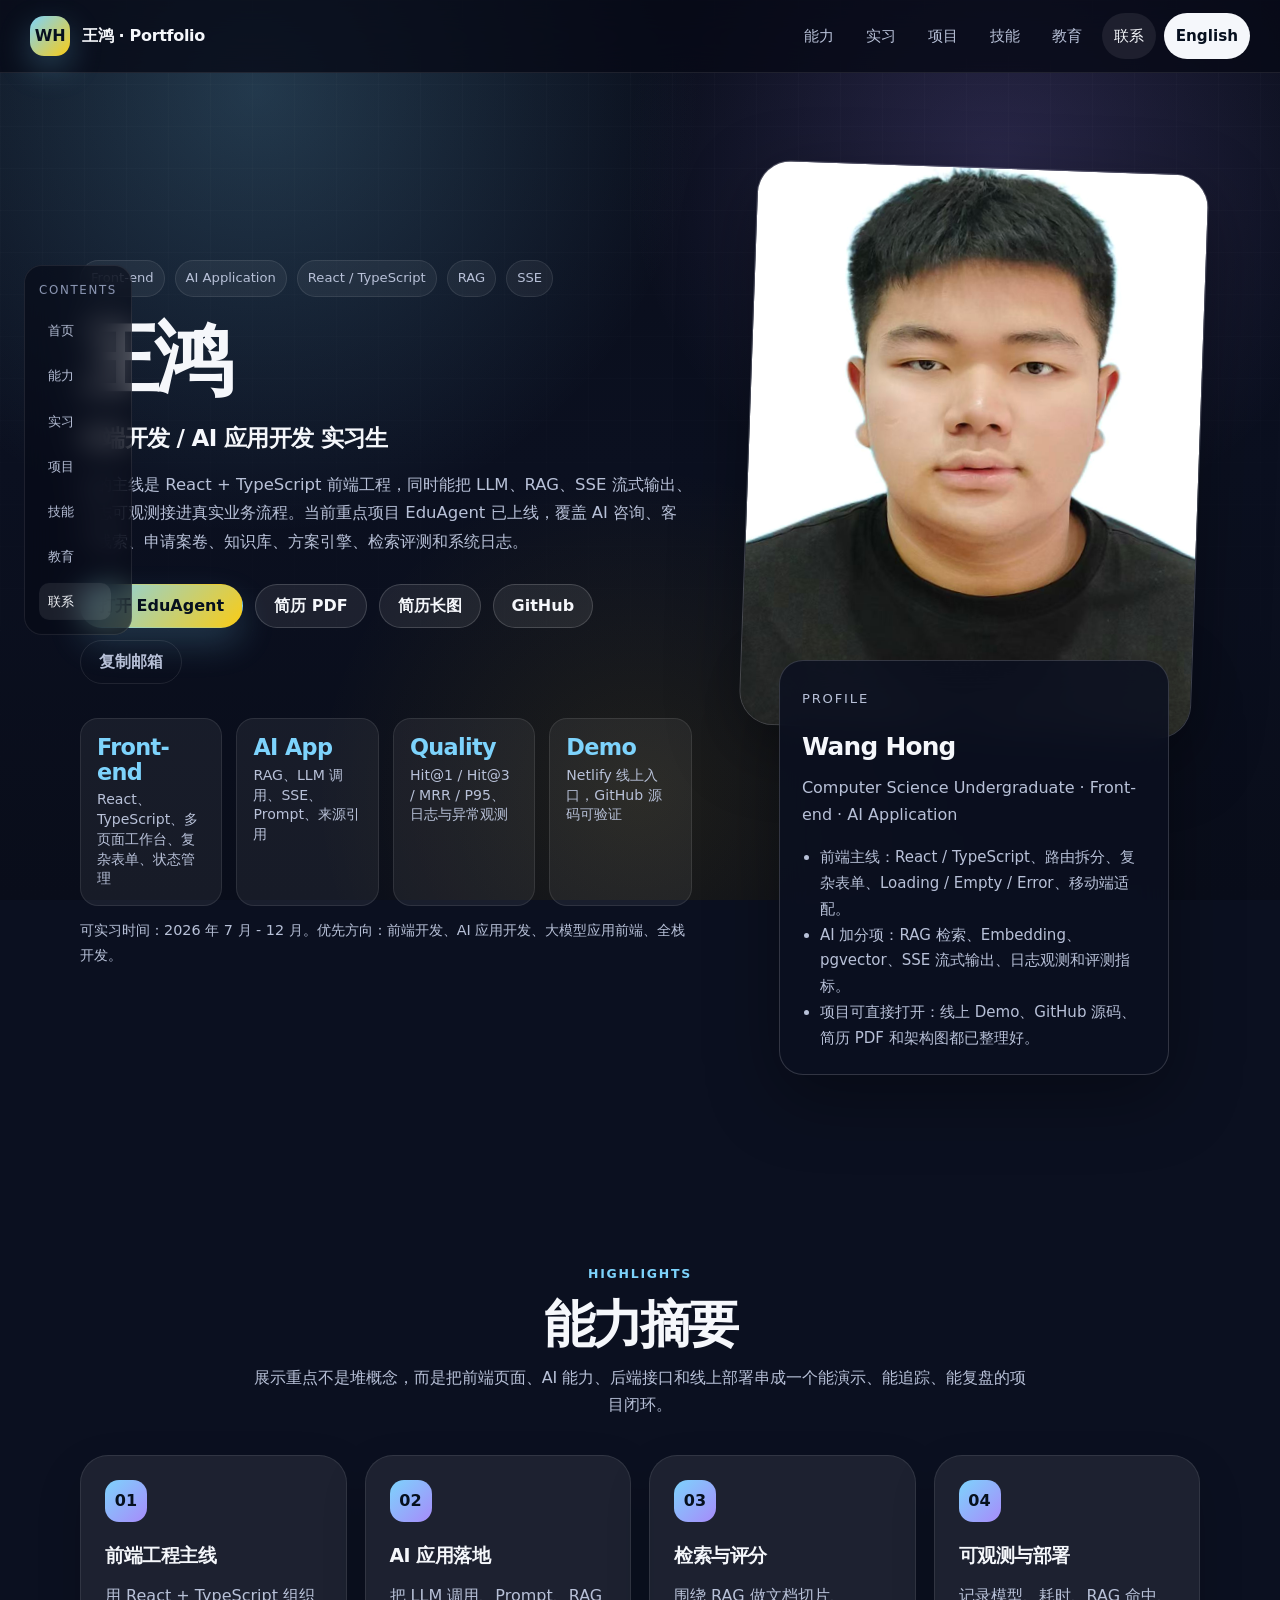
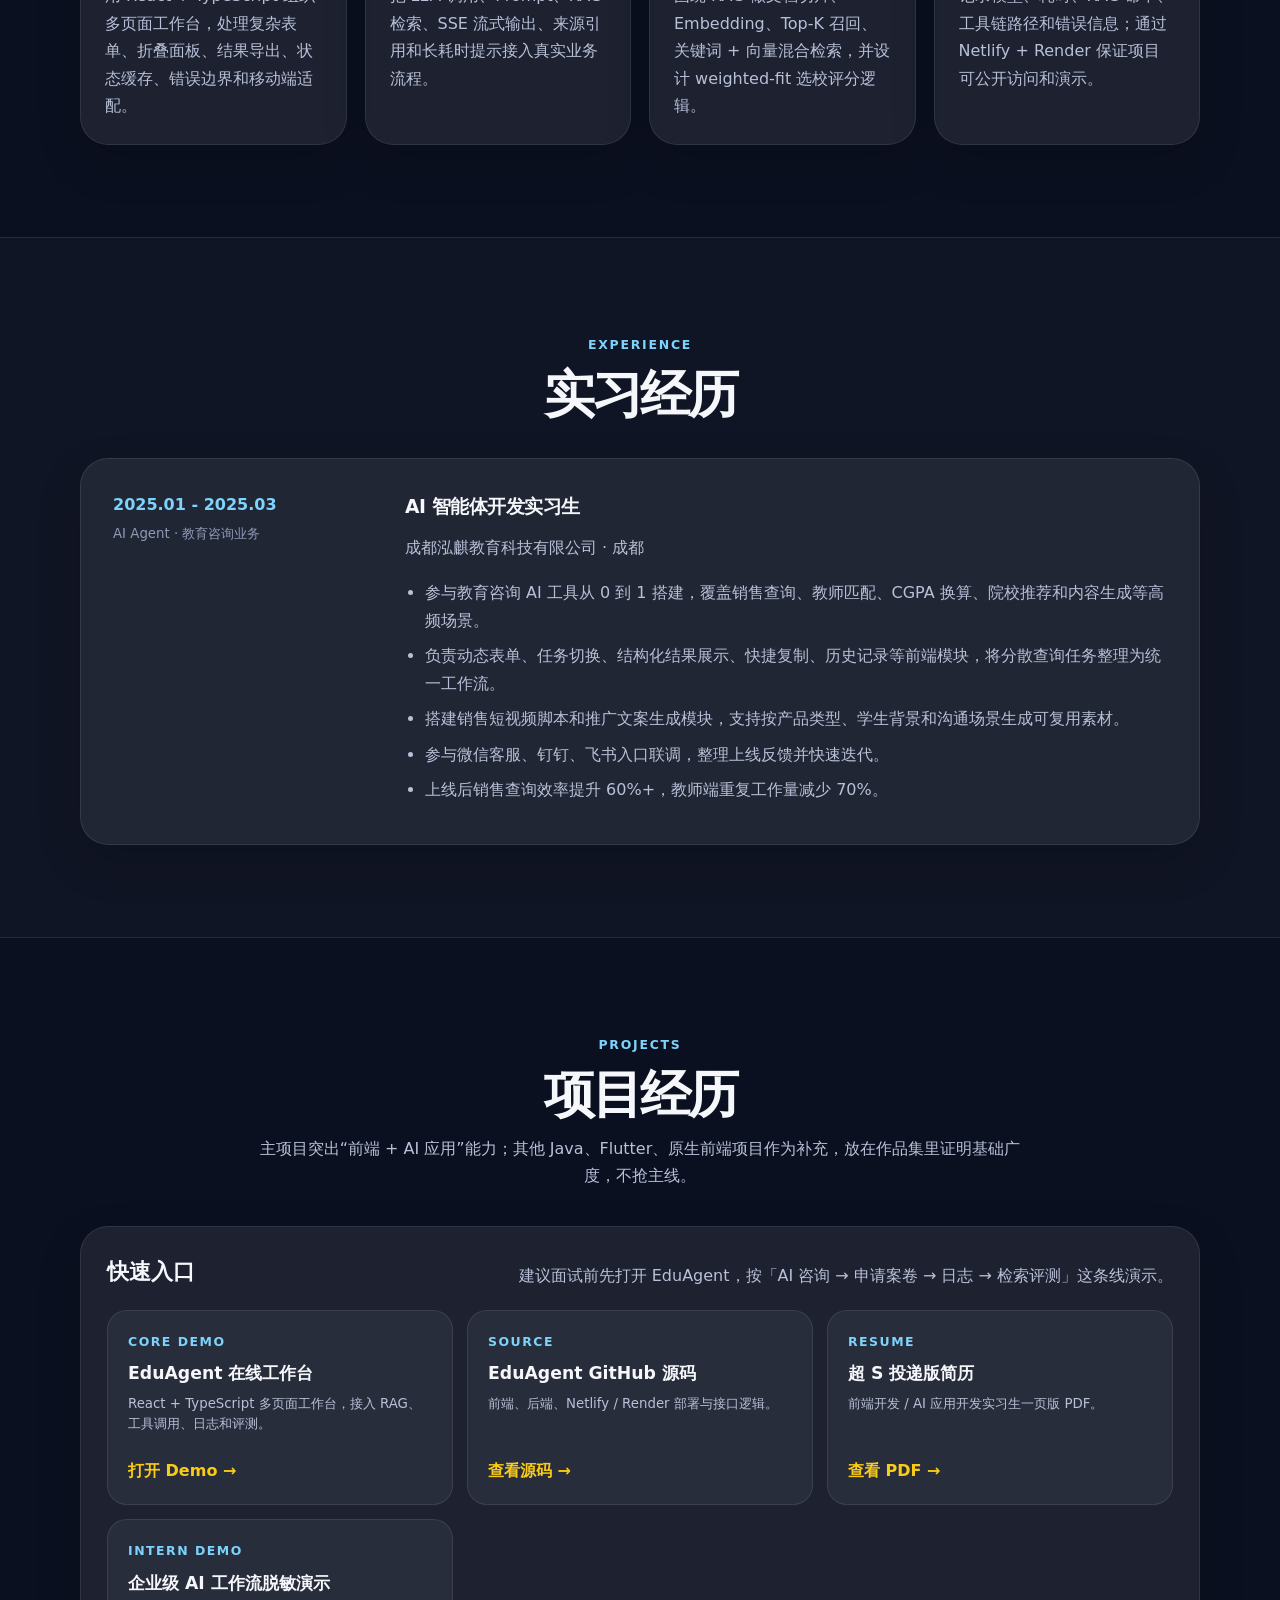
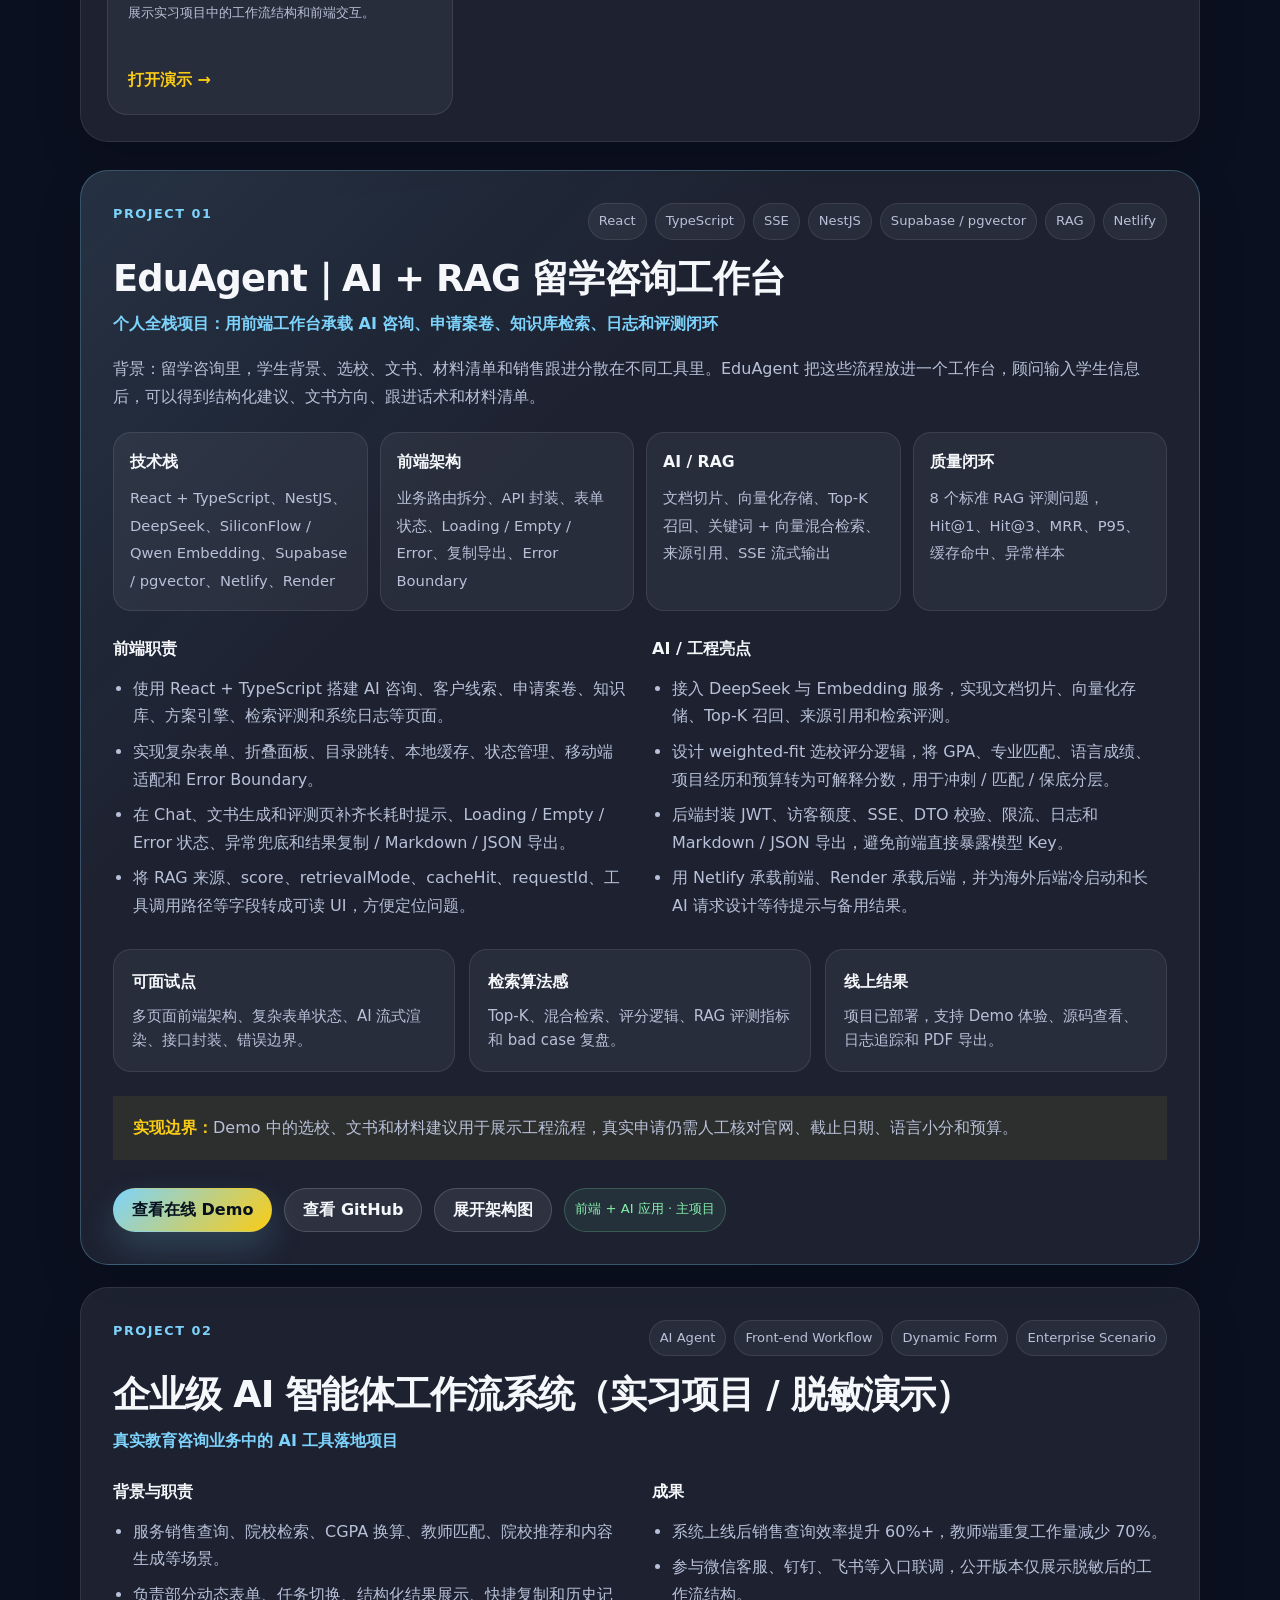
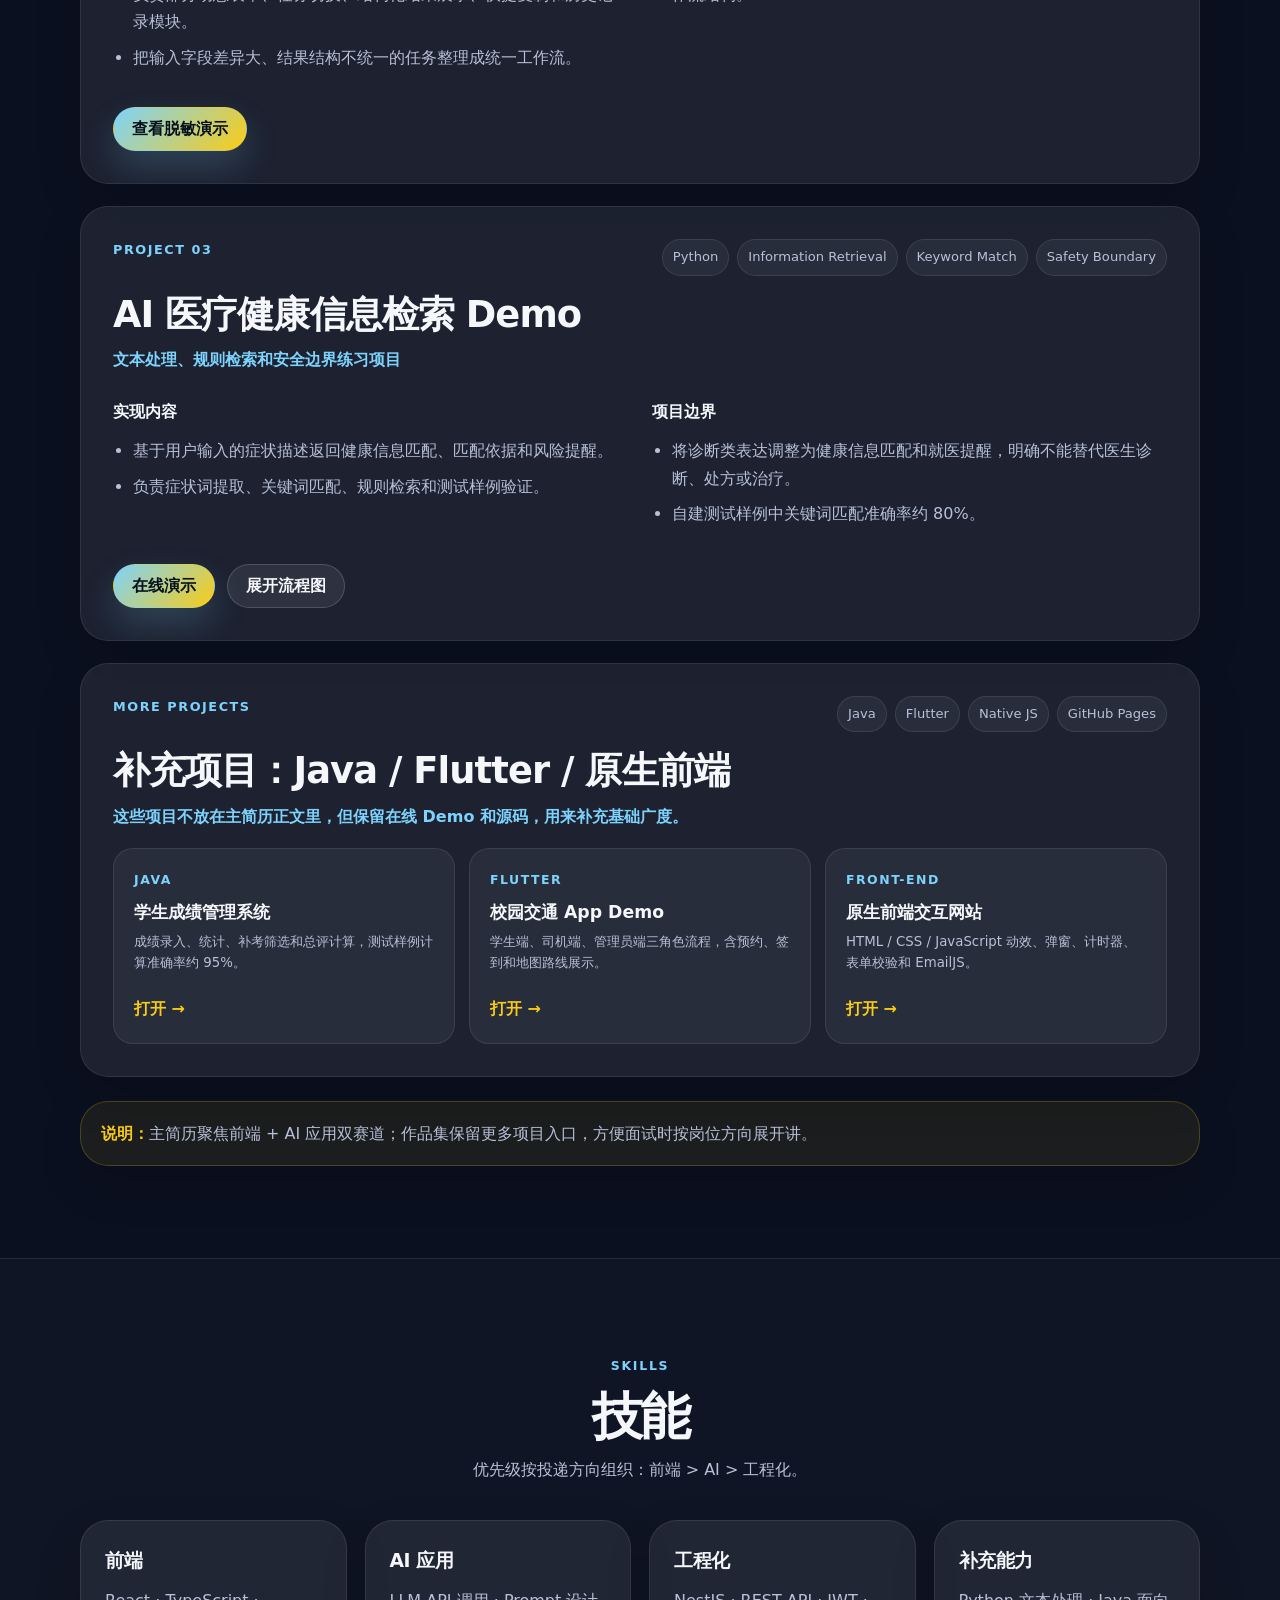
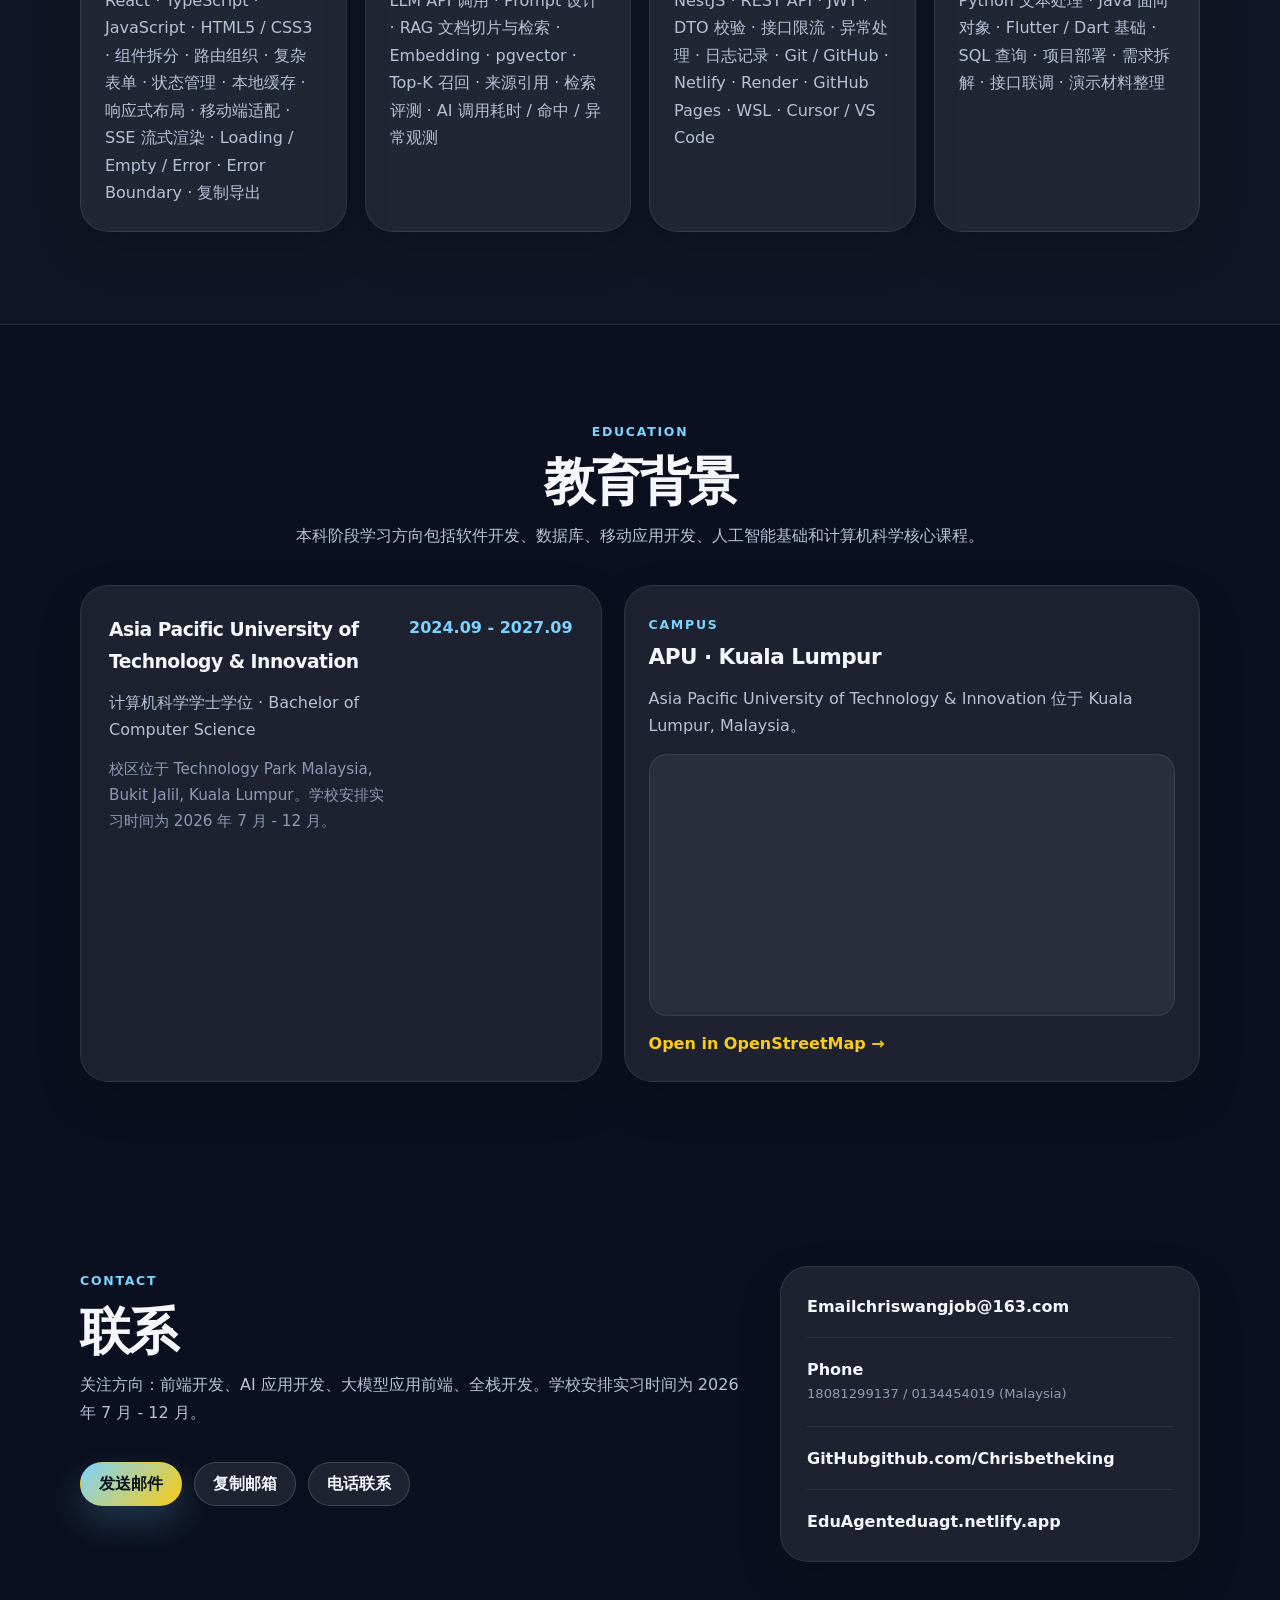
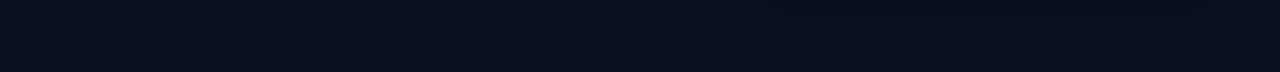
==== commit 47ae4fbd: "Add files via upload" ====
--- a/index.html
+++ b/index.html
@@ -59,9 +59,9 @@
           </p>
 
           <div class="hero-actions">
-            <a class="btn primary" href="https://edu-agent-rag-workspace.edgeone.cool" target="_blank" rel="noopener">打开 EduAgent</a>
-            <a class="btn secondary" href="resume.pdf?v=20260514" target="_blank" rel="noopener">简历 PDF</a>
-            <a class="btn secondary" href="resume.docx?v=20260514" target="_blank" rel="noopener">简历 DOCX</a>
+            <a class="btn primary" href="https://eduagt.netlify.app" target="_blank" rel="noopener">打开 EduAgent</a>
+            <a class="btn secondary" href="resume.pdf?v=20260515" target="_blank" rel="noopener">简历 PDF</a>
+            <a class="btn secondary" href="resume-long.png?v=20260515" target="_blank" rel="noopener">简历长图</a>
             <a class="btn secondary" href="https://github.com/Chrisbetheking" target="_blank" rel="noopener">GitHub</a>
             <button class="btn ghost copy-email" type="button" data-email="chriswangjob@163.com">复制邮箱</button>
           </div>
@@ -70,7 +70,7 @@
             <div class="stat-card"><strong>Front-end</strong><span>React、TypeScript、多页面工作台、复杂表单、状态管理</span></div>
             <div class="stat-card"><strong>AI App</strong><span>RAG、LLM 调用、SSE、Prompt、来源引用</span></div>
             <div class="stat-card"><strong>Quality</strong><span>Hit@1 / Hit@3 / MRR / P95、日志与异常观测</span></div>
-            <div class="stat-card"><strong>Demo</strong><span>EdgeOne 线上入口，GitHub 源码可验证</span></div>
+            <div class="stat-card"><strong>Demo</strong><span>Netlify 线上入口，GitHub 源码可验证</span></div>
           </div>
 
           <p class="metric-note">可实习时间：2026 年 7 月 - 12 月。优先方向：前端开发、AI 应用开发、大模型应用前端、全栈开发。</p>
@@ -103,7 +103,7 @@
           <article class="highlight-card"><div class="card-icon">01</div><h3>前端工程主线</h3><p>用 React + TypeScript 组织多页面工作台，处理复杂表单、折叠面板、结果导出、状态缓存、错误边界和移动端适配。</p></article>
           <article class="highlight-card"><div class="card-icon">02</div><h3>AI 应用落地</h3><p>把 LLM 调用、Prompt、RAG 检索、SSE 流式输出、来源引用和长耗时提示接入真实业务流程。</p></article>
           <article class="highlight-card"><div class="card-icon">03</div><h3>检索与评分</h3><p>围绕 RAG 做文档切片、Embedding、Top-K 召回、关键词 + 向量混合检索，并设计 weighted-fit 选校评分逻辑。</p></article>
-          <article class="highlight-card"><div class="card-icon">04</div><h3>可观测与部署</h3><p>记录模型、耗时、RAG 命中、工具链路径和错误信息；通过 EdgeOne + Render 保证项目能被国内访问和演示。</p></article>
+          <article class="highlight-card"><div class="card-icon">04</div><h3>可观测与部署</h3><p>记录模型、耗时、RAG 命中、工具链路径和错误信息；通过 Netlify + Render 保证项目可公开访问和演示。</p></article>
         </div>
       </div>
     </section>
@@ -139,22 +139,22 @@
         <div class="demo-panel">
           <div class="demo-panel-head"><h3>快速入口</h3><p>建议面试前先打开 EduAgent，按「AI 咨询 → 申请案卷 → 日志 → 检索评测」这条线演示。</p></div>
           <div class="demo-grid">
-            <a class="demo-tile" href="https://edu-agent-rag-workspace.edgeone.cool" target="_blank" rel="noopener"><span>Core Demo</span><strong>EduAgent 在线工作台</strong><small>React + TypeScript 多页面工作台，接入 RAG、工具调用、日志和评测。</small><em>打开 Demo →</em></a>
-            <a class="demo-tile" href="https://github.com/Chrisbetheking/edu-agent-rag-workspace" target="_blank" rel="noopener"><span>Source</span><strong>EduAgent GitHub 源码</strong><small>前端、后端、EdgeOne / Render 部署与接口逻辑。</small><em>查看源码 →</em></a>
-            <a class="demo-tile" href="resume.pdf?v=20260514" target="_blank" rel="noopener"><span>Resume</span><strong>超 S 投递版简历</strong><small>前端开发 / AI 应用开发实习生一页版 PDF。</small><em>查看 PDF →</em></a>
+            <a class="demo-tile" href="https://eduagt.netlify.app" target="_blank" rel="noopener"><span>Core Demo</span><strong>EduAgent 在线工作台</strong><small>React + TypeScript 多页面工作台，接入 RAG、工具调用、日志和评测。</small><em>打开 Demo →</em></a>
+            <a class="demo-tile" href="https://github.com/Chrisbetheking/edu-agent-rag-workspace" target="_blank" rel="noopener"><span>Source</span><strong>EduAgent GitHub 源码</strong><small>前端、后端、Netlify / Render 部署与接口逻辑。</small><em>查看源码 →</em></a>
+            <a class="demo-tile" href="resume.pdf?v=20260515" target="_blank" rel="noopener"><span>Resume</span><strong>超 S 投递版简历</strong><small>前端开发 / AI 应用开发实习生一页版 PDF。</small><em>查看 PDF →</em></a>
             <a class="demo-tile" href="https://chrisbetheking.github.io/ai-agent-workflow-platform-/" target="_blank" rel="noopener"><span>Intern Demo</span><strong>企业级 AI 工作流脱敏演示</strong><small>展示实习项目中的工作流结构和前端交互。</small><em>打开演示 →</em></a>
           </div>
         </div>
 
         <div class="project-list">
           <article class="project-card featured">
-            <div class="project-topline"><span>Project 01</span><div class="tag-row"><span>React</span><span>TypeScript</span><span>SSE</span><span>NestJS</span><span>Supabase / pgvector</span><span>RAG</span><span>EdgeOne</span></div></div>
+            <div class="project-topline"><span>Project 01</span><div class="tag-row"><span>React</span><span>TypeScript</span><span>SSE</span><span>NestJS</span><span>Supabase / pgvector</span><span>RAG</span><span>Netlify</span></div></div>
             <h3>EduAgent｜AI + RAG 留学咨询工作台</h3>
             <p class="project-subtitle">个人全栈项目：用前端工作台承载 AI 咨询、申请案卷、知识库检索、日志和评测闭环</p>
             <p>背景：留学咨询里，学生背景、选校、文书、材料清单和销售跟进分散在不同工具里。EduAgent 把这些流程放进一个工作台，顾问输入学生信息后，可以得到结构化建议、文书方向、跟进话术和材料清单。</p>
 
             <div class="project-metric-grid">
-              <div><strong>技术栈</strong><span>React + TypeScript、NestJS、DeepSeek、SiliconFlow / Qwen Embedding、Supabase / pgvector、EdgeOne、Render</span></div>
+              <div><strong>技术栈</strong><span>React + TypeScript、NestJS、DeepSeek、SiliconFlow / Qwen Embedding、Supabase / pgvector、Netlify、Render</span></div>
               <div><strong>前端架构</strong><span>业务路由拆分、API 封装、表单状态、Loading / Empty / Error、复制导出、Error Boundary</span></div>
               <div><strong>AI / RAG</strong><span>文档切片、向量化存储、Top-K 召回、关键词 + 向量混合检索、来源引用、SSE 流式输出</span></div>
               <div><strong>质量闭环</strong><span>8 个标准 RAG 评测问题，Hit@1、Hit@3、MRR、P95、缓存命中、异常样本</span></div>
@@ -176,7 +176,7 @@
                   <li>接入 DeepSeek 与 Embedding 服务，实现文档切片、向量化存储、Top-K 召回、来源引用和检索评测。</li>
                   <li>设计 weighted-fit 选校评分逻辑，将 GPA、专业匹配、语言成绩、项目经历和预算转为可解释分数，用于冲刺 / 匹配 / 保底分层。</li>
                   <li>后端封装 JWT、访客额度、SSE、DTO 校验、限流、日志和 Markdown / JSON 导出，避免前端直接暴露模型 Key。</li>
-                  <li>用 EdgeOne 做国内入口、Render 承载后端，并为海外后端冷启动和长 AI 请求设计等待提示与备用结果。</li>
+                  <li>用 Netlify 承载前端、Render 承载后端，并为海外后端冷启动和长 AI 请求设计等待提示与备用结果。</li>
                 </ul>
               </div>
             </div>
@@ -189,7 +189,7 @@
 
             <div class="note-box"><strong>实现边界：</strong>Demo 中的选校、文书和材料建议用于展示工程流程，真实申请仍需人工核对官网、截止日期、语言小分和预算。</div>
             <div class="project-actions">
-              <a class="btn primary" href="https://edu-agent-rag-workspace.edgeone.cool" target="_blank" rel="noopener">查看在线 Demo</a>
+              <a class="btn primary" href="https://eduagt.netlify.app" target="_blank" rel="noopener">查看在线 Demo</a>
               <a class="btn secondary" href="https://github.com/Chrisbetheking/edu-agent-rag-workspace" target="_blank" rel="noopener">查看 GitHub</a>
               <button class="btn secondary toggle-panel" type="button" data-target="eduagent-diagram">展开架构图</button>
               <span class="status-pill">前端 + AI 应用 · 主项目</span>
@@ -242,7 +242,7 @@
         <div class="skill-grid">
           <div class="skill-card"><h3>前端</h3><p>React · TypeScript · JavaScript · HTML5 / CSS3 · 组件拆分 · 路由组织 · 复杂表单 · 状态管理 · 本地缓存 · 响应式布局 · 移动端适配 · SSE 流式渲染 · Loading / Empty / Error · Error Boundary · 复制导出</p></div>
           <div class="skill-card"><h3>AI 应用</h3><p>LLM API 调用 · Prompt 设计 · RAG 文档切片与检索 · Embedding · pgvector · Top-K 召回 · 来源引用 · 检索评测 · AI 调用耗时 / 命中 / 异常观测</p></div>
-          <div class="skill-card"><h3>工程化</h3><p>NestJS · REST API · JWT · DTO 校验 · 接口限流 · 异常处理 · 日志记录 · Git / GitHub · EdgeOne · Render · GitHub Pages · WSL · Cursor / VS Code</p></div>
+          <div class="skill-card"><h3>工程化</h3><p>NestJS · REST API · JWT · DTO 校验 · 接口限流 · 异常处理 · 日志记录 · Git / GitHub · Netlify · Render · GitHub Pages · WSL · Cursor / VS Code</p></div>
           <div class="skill-card"><h3>补充能力</h3><p>Python 文本处理 · Java 面向对象 · Flutter / Dart 基础 · SQL 查询 · 项目部署 · 需求拆解 · 接口联调 · 演示材料整理</p></div>
         </div>
       </div>
@@ -261,7 +261,7 @@
     <section id="contact" class="section contact-section">
       <div class="container contact-grid">
         <div><div class="section-heading align-left"><span>Contact</span><h2>联系</h2><p>关注方向：前端开发、AI 应用开发、大模型应用前端、全栈开发。学校安排实习时间为 2026 年 7 月 - 12 月。</p></div><div class="contact-actions"><a class="btn primary" href="mailto:chriswangjob@163.com">发送邮件</a><button class="btn secondary copy-email" type="button" data-email="chriswangjob@163.com">复制邮箱</button><a class="btn secondary" href="tel:+60134454019">电话联系</a></div></div>
-        <div class="contact-card"><div><strong>Email</strong><a href="mailto:chriswangjob@163.com">chriswangjob@163.com</a></div><div><strong>Phone</strong><span>18081299137 / 0134454019 (Malaysia)</span></div><div><strong>GitHub</strong><a href="https://github.com/Chrisbetheking" target="_blank" rel="noopener">github.com/Chrisbetheking</a></div><div><strong>EduAgent</strong><a href="https://edu-agent-rag-workspace.edgeone.cool" target="_blank" rel="noopener">edu-agent-rag-workspace.edgeone.cool</a></div></div>
+        <div class="contact-card"><div><strong>Email</strong><a href="mailto:chriswangjob@163.com">chriswangjob@163.com</a></div><div><strong>Phone</strong><span>18081299137 / 0134454019 (Malaysia)</span></div><div><strong>GitHub</strong><a href="https://github.com/Chrisbetheking" target="_blank" rel="noopener">github.com/Chrisbetheking</a></div><div><strong>EduAgent</strong><a href="https://eduagt.netlify.app" target="_blank" rel="noopener">eduagt.netlify.app</a></div></div>
       </div>
     </section>
   </main>
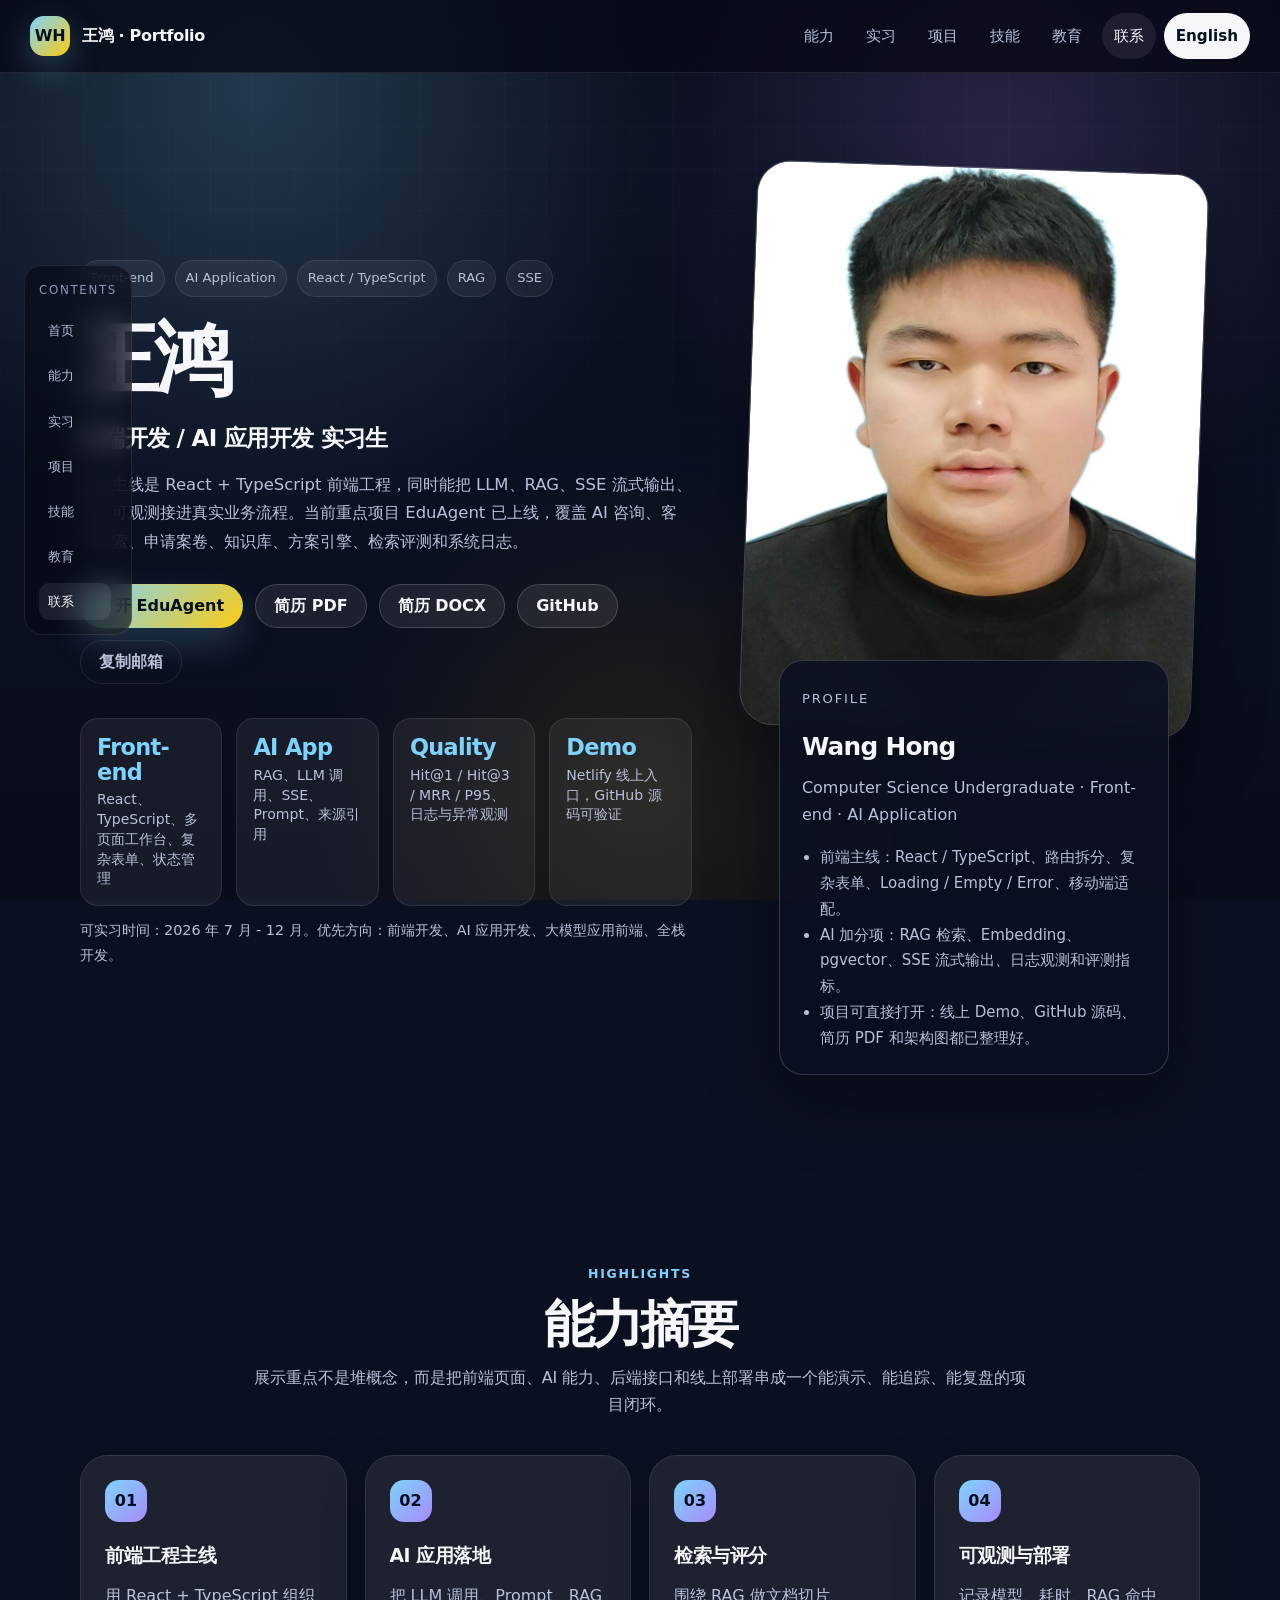
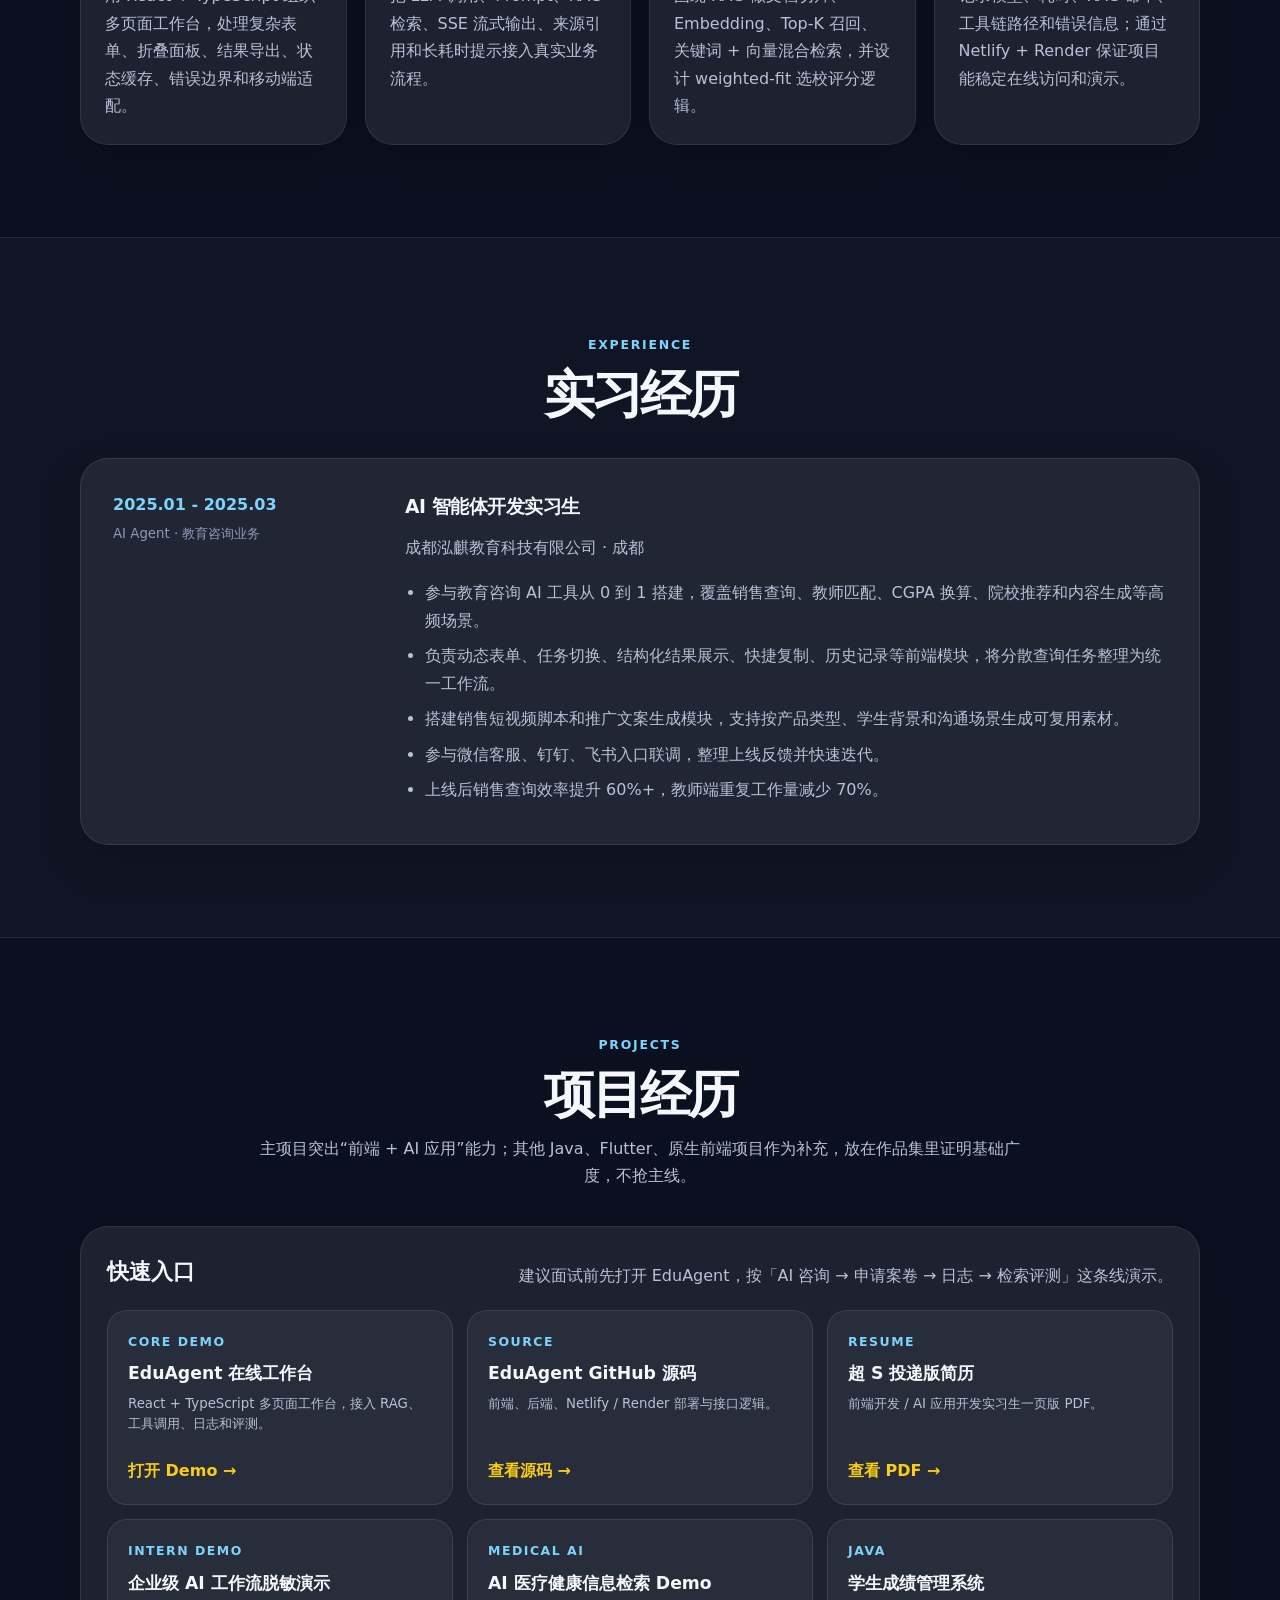
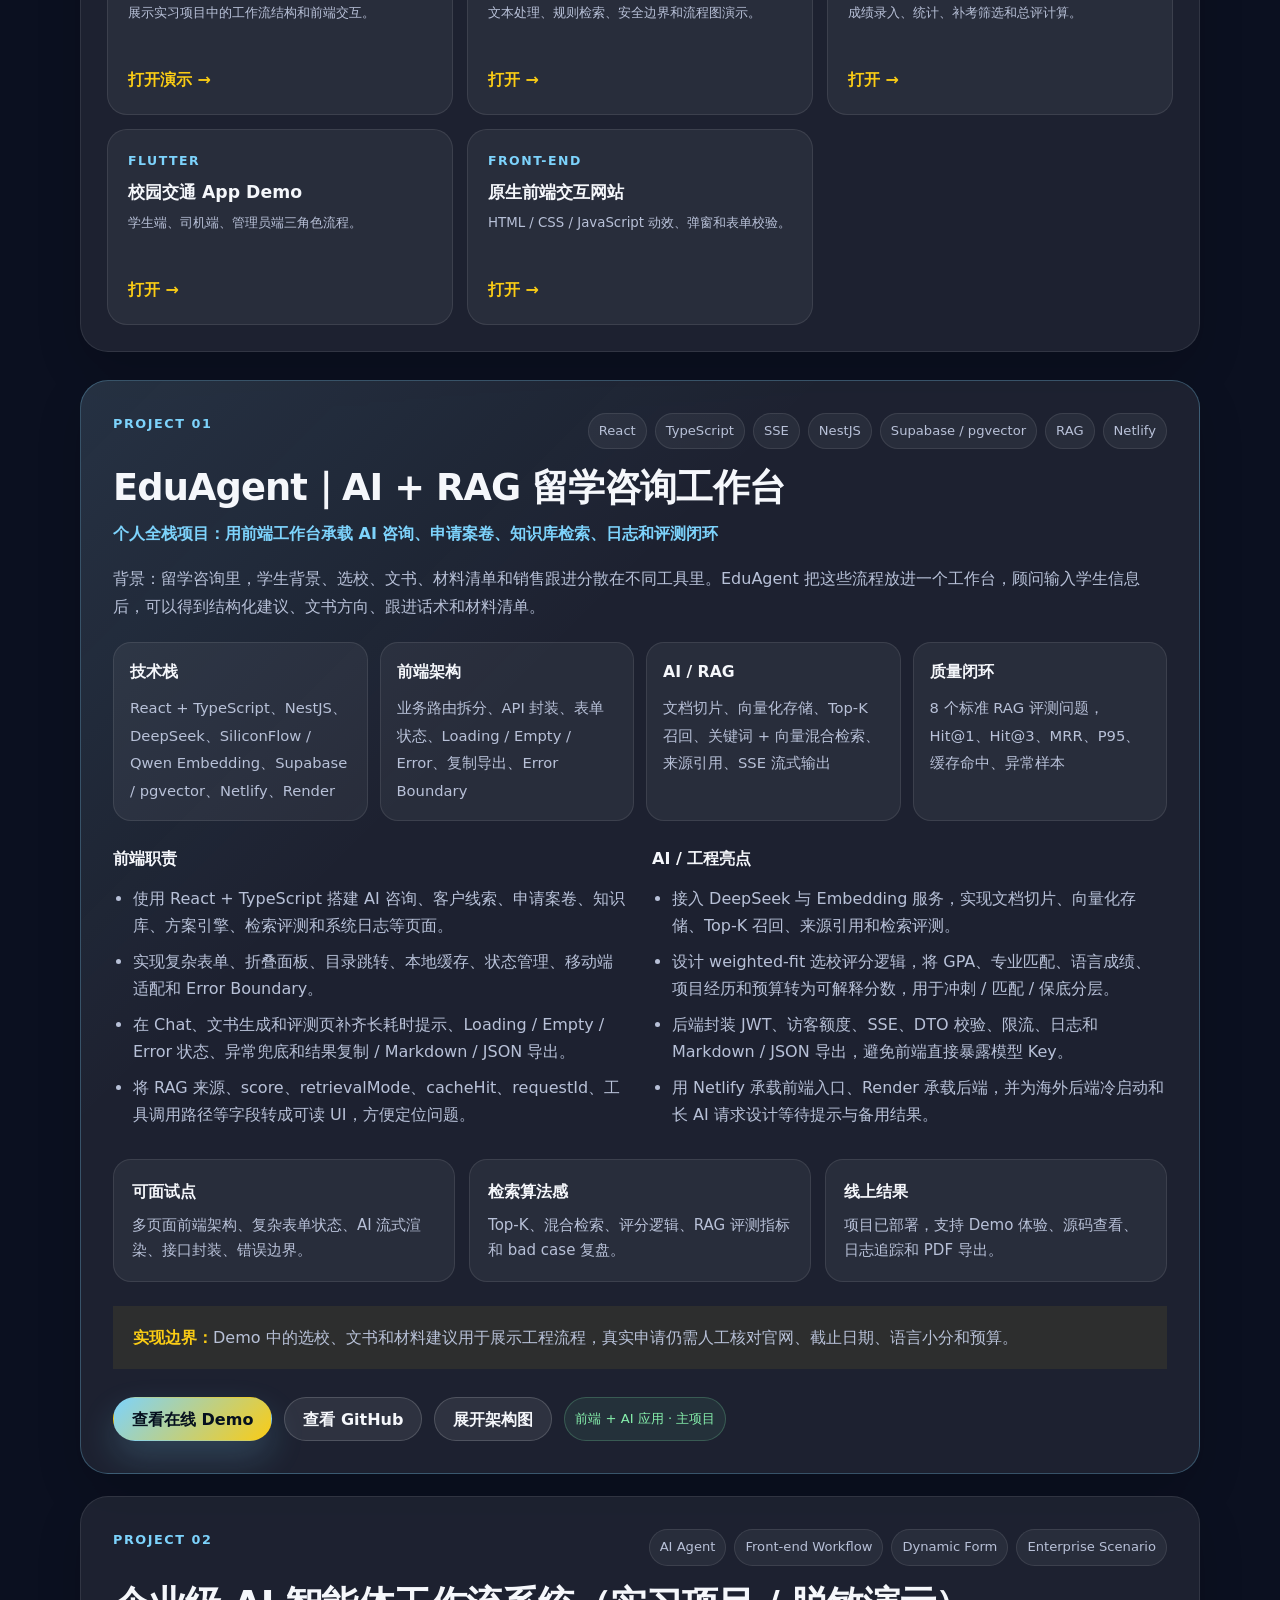
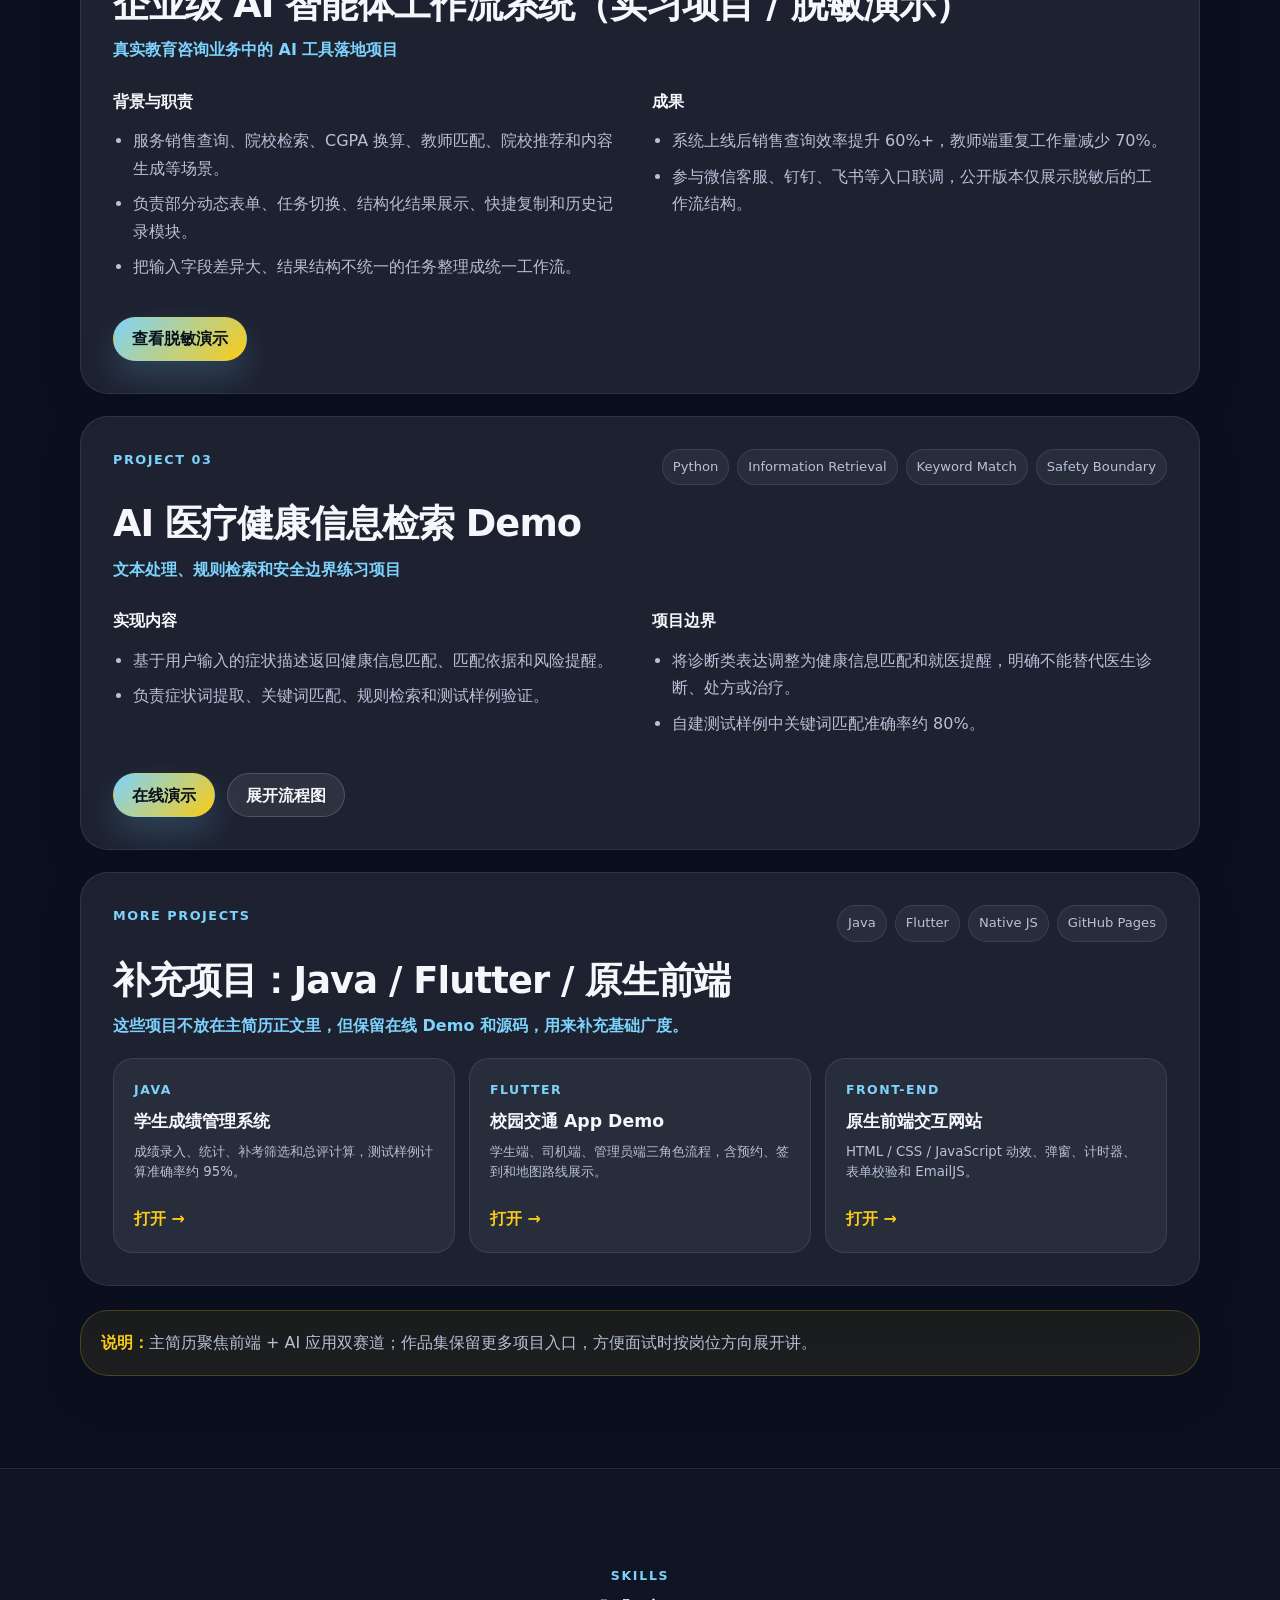
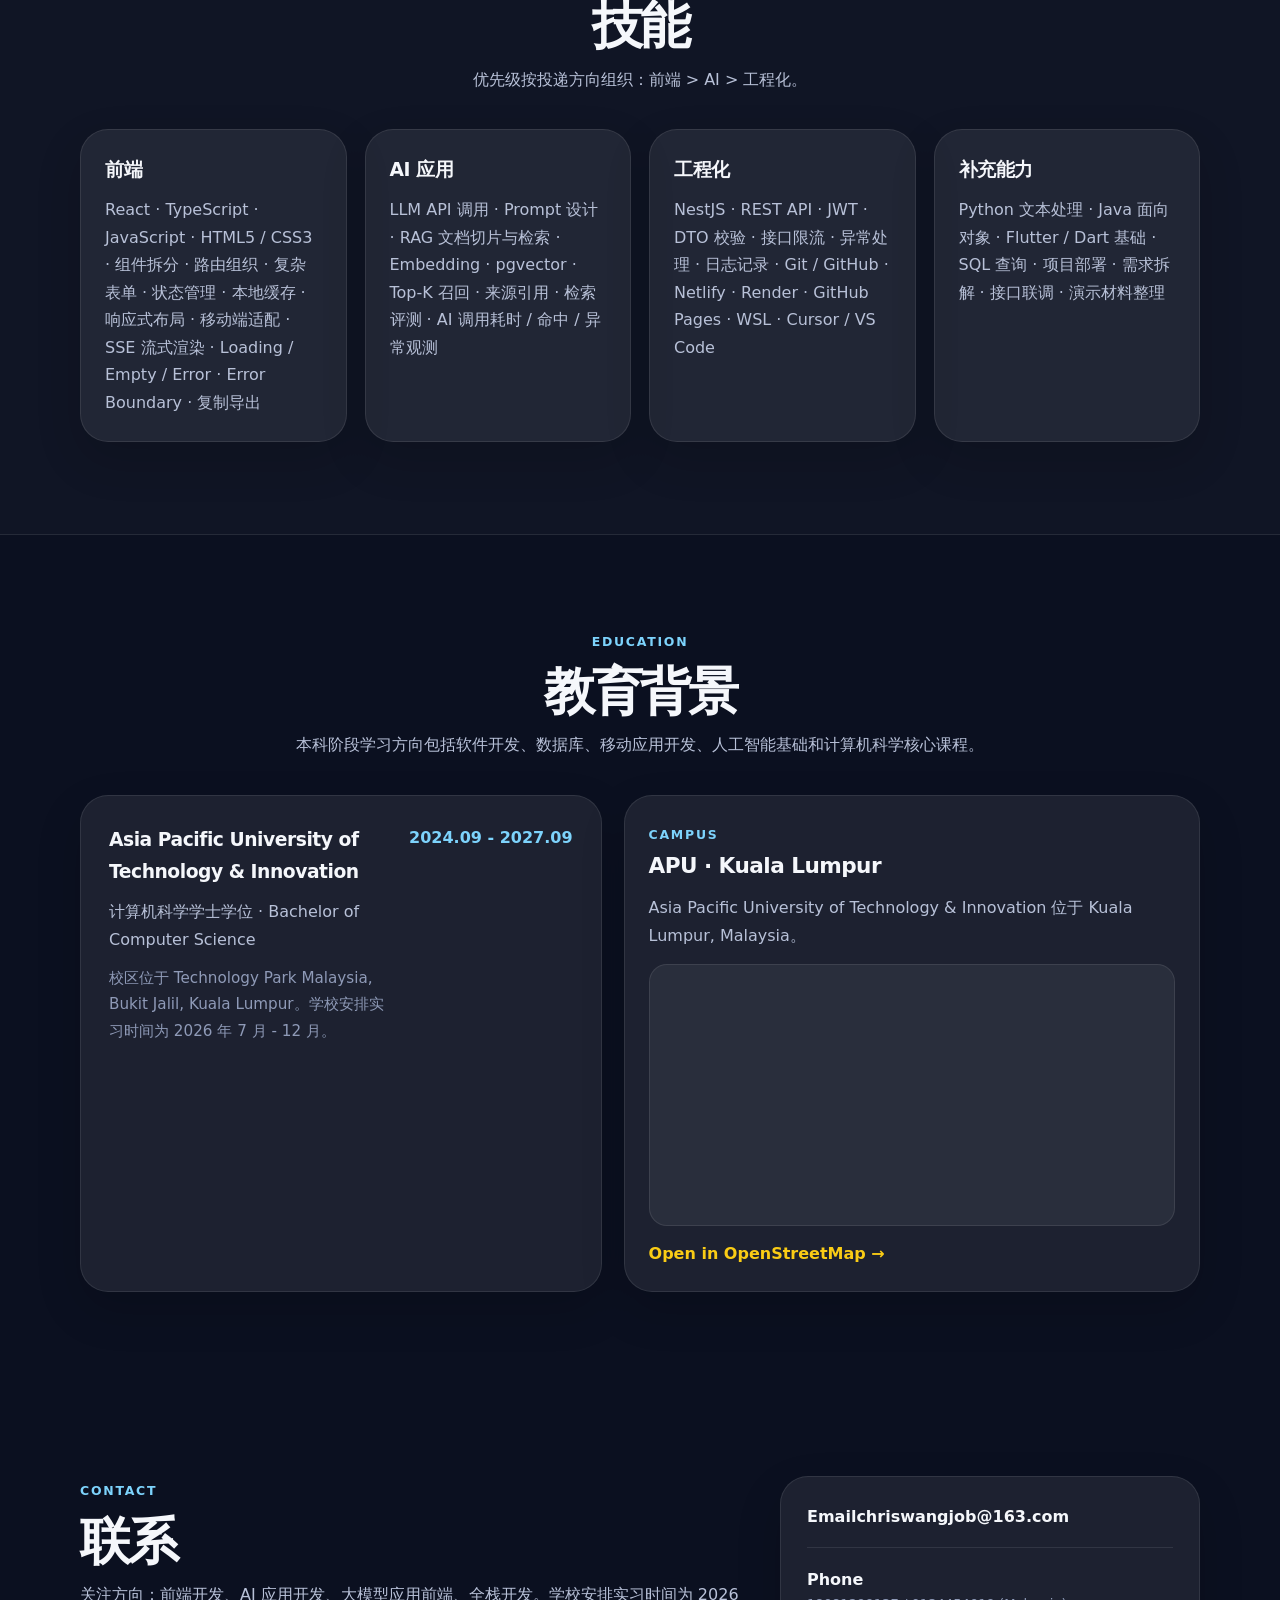
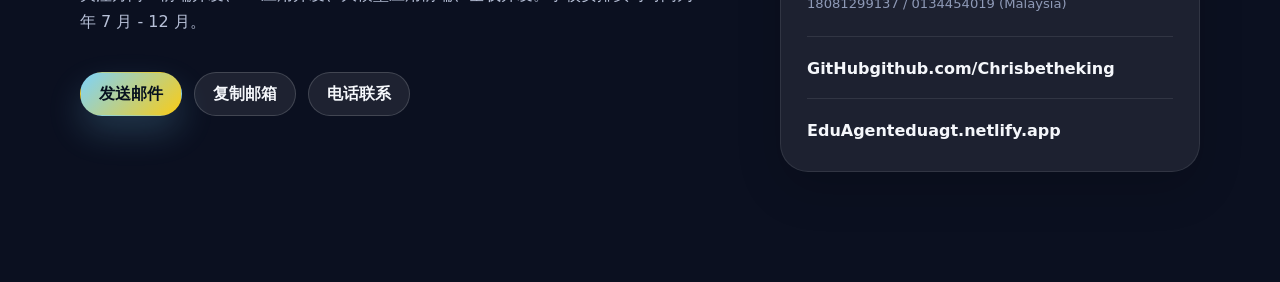
==== commit 35033862: "Add files via upload" ====
--- a/index.html
+++ b/index.html
@@ -60,8 +60,8 @@
 
           <div class="hero-actions">
             <a class="btn primary" href="https://eduagt.netlify.app" target="_blank" rel="noopener">打开 EduAgent</a>
-            <a class="btn secondary" href="resume.pdf?v=20260515" target="_blank" rel="noopener">简历 PDF</a>
-            <a class="btn secondary" href="resume-long.png?v=20260515" target="_blank" rel="noopener">简历长图</a>
+            <a class="btn secondary" href="resume.pdf?v=20260514" target="_blank" rel="noopener">简历 PDF</a>
+            <a class="btn secondary" href="resume.docx?v=20260514" target="_blank" rel="noopener">简历 DOCX</a>
             <a class="btn secondary" href="https://github.com/Chrisbetheking" target="_blank" rel="noopener">GitHub</a>
             <button class="btn ghost copy-email" type="button" data-email="chriswangjob@163.com">复制邮箱</button>
           </div>
@@ -103,7 +103,7 @@
           <article class="highlight-card"><div class="card-icon">01</div><h3>前端工程主线</h3><p>用 React + TypeScript 组织多页面工作台，处理复杂表单、折叠面板、结果导出、状态缓存、错误边界和移动端适配。</p></article>
           <article class="highlight-card"><div class="card-icon">02</div><h3>AI 应用落地</h3><p>把 LLM 调用、Prompt、RAG 检索、SSE 流式输出、来源引用和长耗时提示接入真实业务流程。</p></article>
           <article class="highlight-card"><div class="card-icon">03</div><h3>检索与评分</h3><p>围绕 RAG 做文档切片、Embedding、Top-K 召回、关键词 + 向量混合检索，并设计 weighted-fit 选校评分逻辑。</p></article>
-          <article class="highlight-card"><div class="card-icon">04</div><h3>可观测与部署</h3><p>记录模型、耗时、RAG 命中、工具链路径和错误信息；通过 Netlify + Render 保证项目可公开访问和演示。</p></article>
+          <article class="highlight-card"><div class="card-icon">04</div><h3>可观测与部署</h3><p>记录模型、耗时、RAG 命中、工具链路径和错误信息；通过 Netlify + Render 保证项目能稳定在线访问和演示。</p></article>
         </div>
       </div>
     </section>
@@ -141,8 +141,12 @@
           <div class="demo-grid">
             <a class="demo-tile" href="https://eduagt.netlify.app" target="_blank" rel="noopener"><span>Core Demo</span><strong>EduAgent 在线工作台</strong><small>React + TypeScript 多页面工作台，接入 RAG、工具调用、日志和评测。</small><em>打开 Demo →</em></a>
             <a class="demo-tile" href="https://github.com/Chrisbetheking/edu-agent-rag-workspace" target="_blank" rel="noopener"><span>Source</span><strong>EduAgent GitHub 源码</strong><small>前端、后端、Netlify / Render 部署与接口逻辑。</small><em>查看源码 →</em></a>
-            <a class="demo-tile" href="resume.pdf?v=20260515" target="_blank" rel="noopener"><span>Resume</span><strong>超 S 投递版简历</strong><small>前端开发 / AI 应用开发实习生一页版 PDF。</small><em>查看 PDF →</em></a>
+            <a class="demo-tile" href="resume.pdf?v=20260514" target="_blank" rel="noopener"><span>Resume</span><strong>超 S 投递版简历</strong><small>前端开发 / AI 应用开发实习生一页版 PDF。</small><em>查看 PDF →</em></a>
             <a class="demo-tile" href="https://chrisbetheking.github.io/ai-agent-workflow-platform-/" target="_blank" rel="noopener"><span>Intern Demo</span><strong>企业级 AI 工作流脱敏演示</strong><small>展示实习项目中的工作流结构和前端交互。</small><em>打开演示 →</em></a>
+            <a class="demo-tile" href="https://chrisbetheking.github.io/medical-qa-demo/" target="_blank" rel="noopener"><span>Medical AI</span><strong>AI 医疗健康信息检索 Demo</strong><small>文本处理、规则检索、安全边界和流程图演示。</small><em>打开 →</em></a>
+            <a class="demo-tile" href="https://chrisbetheking.github.io/java-student-management-system/java-grade-demo.html" target="_blank" rel="noopener"><span>Java</span><strong>学生成绩管理系统</strong><small>成绩录入、统计、补考筛选和总评计算。</small><em>打开 →</em></a>
+            <a class="demo-tile" href="https://chrisbetheking.github.io/Flutter-Campus-Shuttle-App/" target="_blank" rel="noopener"><span>Flutter</span><strong>校园交通 App Demo</strong><small>学生端、司机端、管理员端三角色流程。</small><em>打开 →</em></a>
+            <a class="demo-tile" href="https://chrisbetheking.github.io/whwithyn/" target="_blank" rel="noopener"><span>Front-end</span><strong>原生前端交互网站</strong><small>HTML / CSS / JavaScript 动效、弹窗和表单校验。</small><em>打开 →</em></a>
           </div>
         </div>
 
@@ -176,7 +180,7 @@
                   <li>接入 DeepSeek 与 Embedding 服务，实现文档切片、向量化存储、Top-K 召回、来源引用和检索评测。</li>
                   <li>设计 weighted-fit 选校评分逻辑，将 GPA、专业匹配、语言成绩、项目经历和预算转为可解释分数，用于冲刺 / 匹配 / 保底分层。</li>
                   <li>后端封装 JWT、访客额度、SSE、DTO 校验、限流、日志和 Markdown / JSON 导出，避免前端直接暴露模型 Key。</li>
-                  <li>用 Netlify 承载前端、Render 承载后端，并为海外后端冷启动和长 AI 请求设计等待提示与备用结果。</li>
+                  <li>用 Netlify 承载前端入口、Render 承载后端，并为海外后端冷启动和长 AI 请求设计等待提示与备用结果。</li>
                 </ul>
               </div>
             </div>
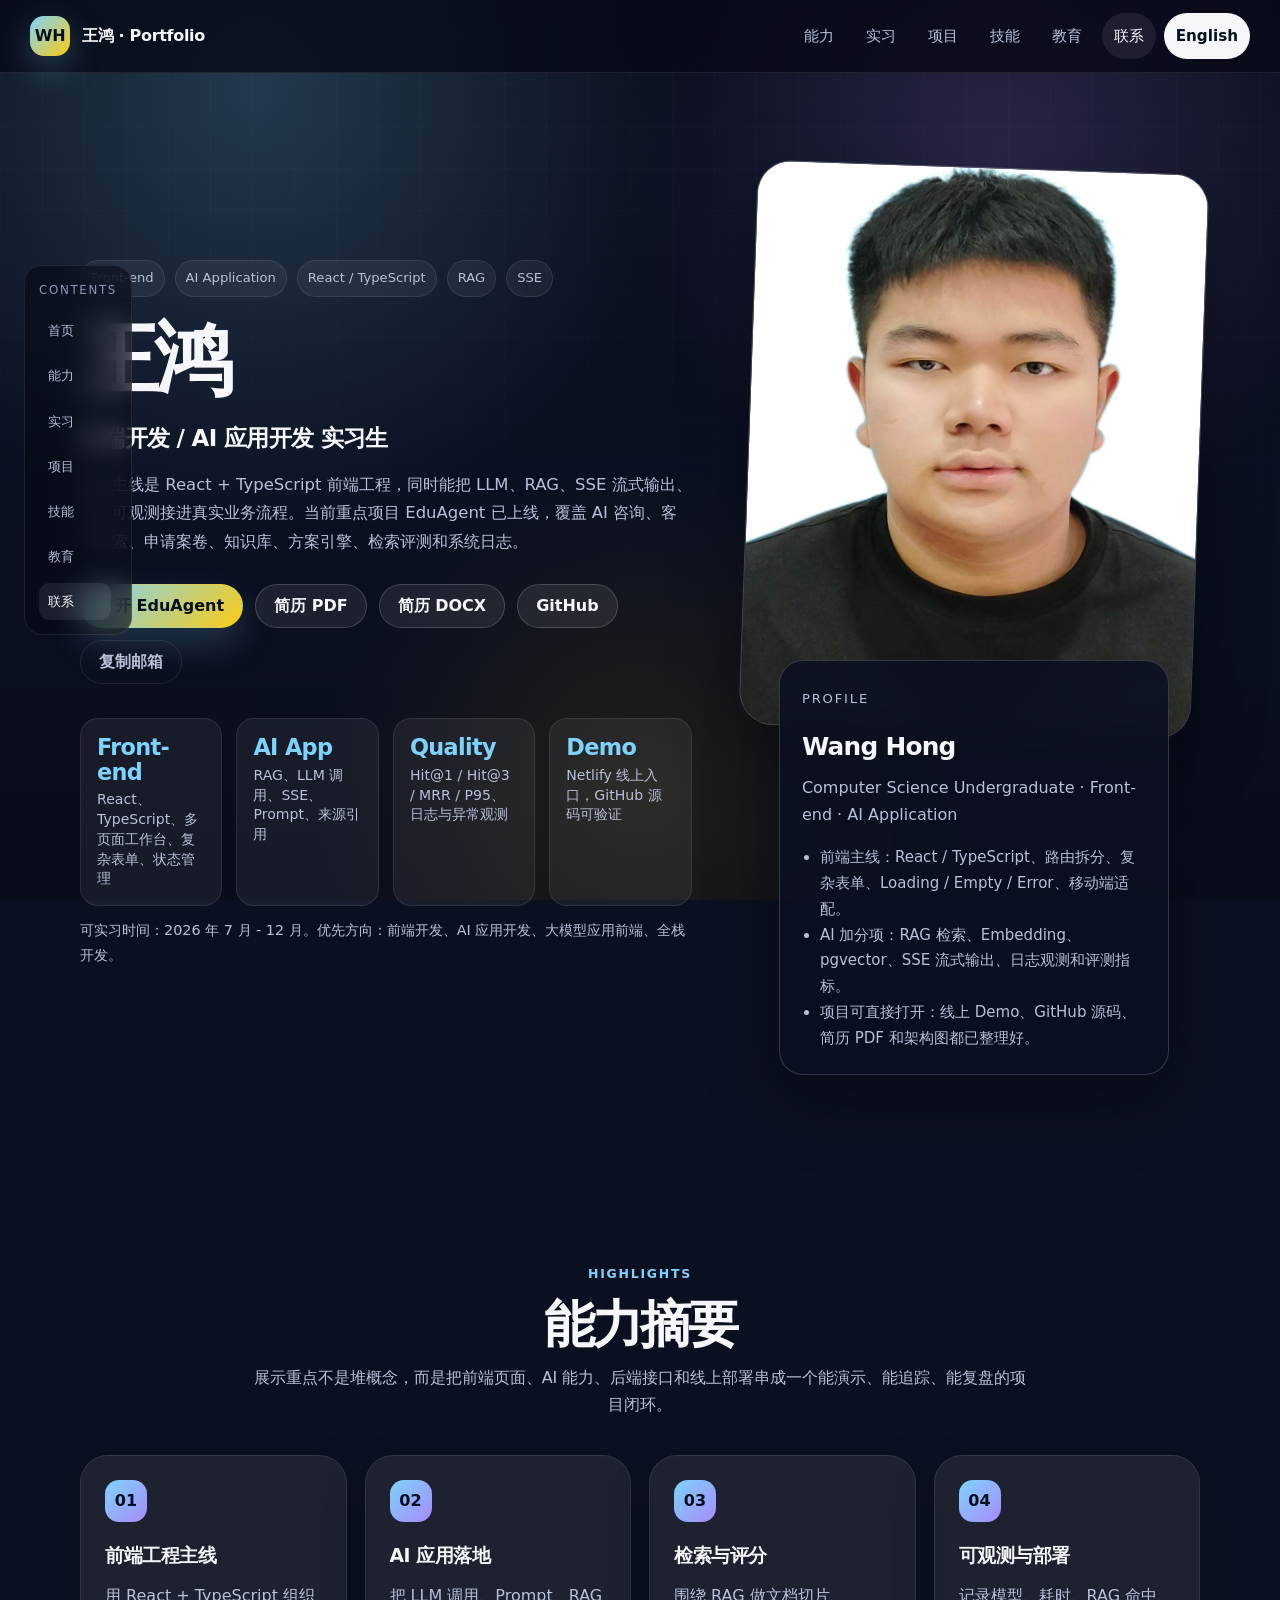
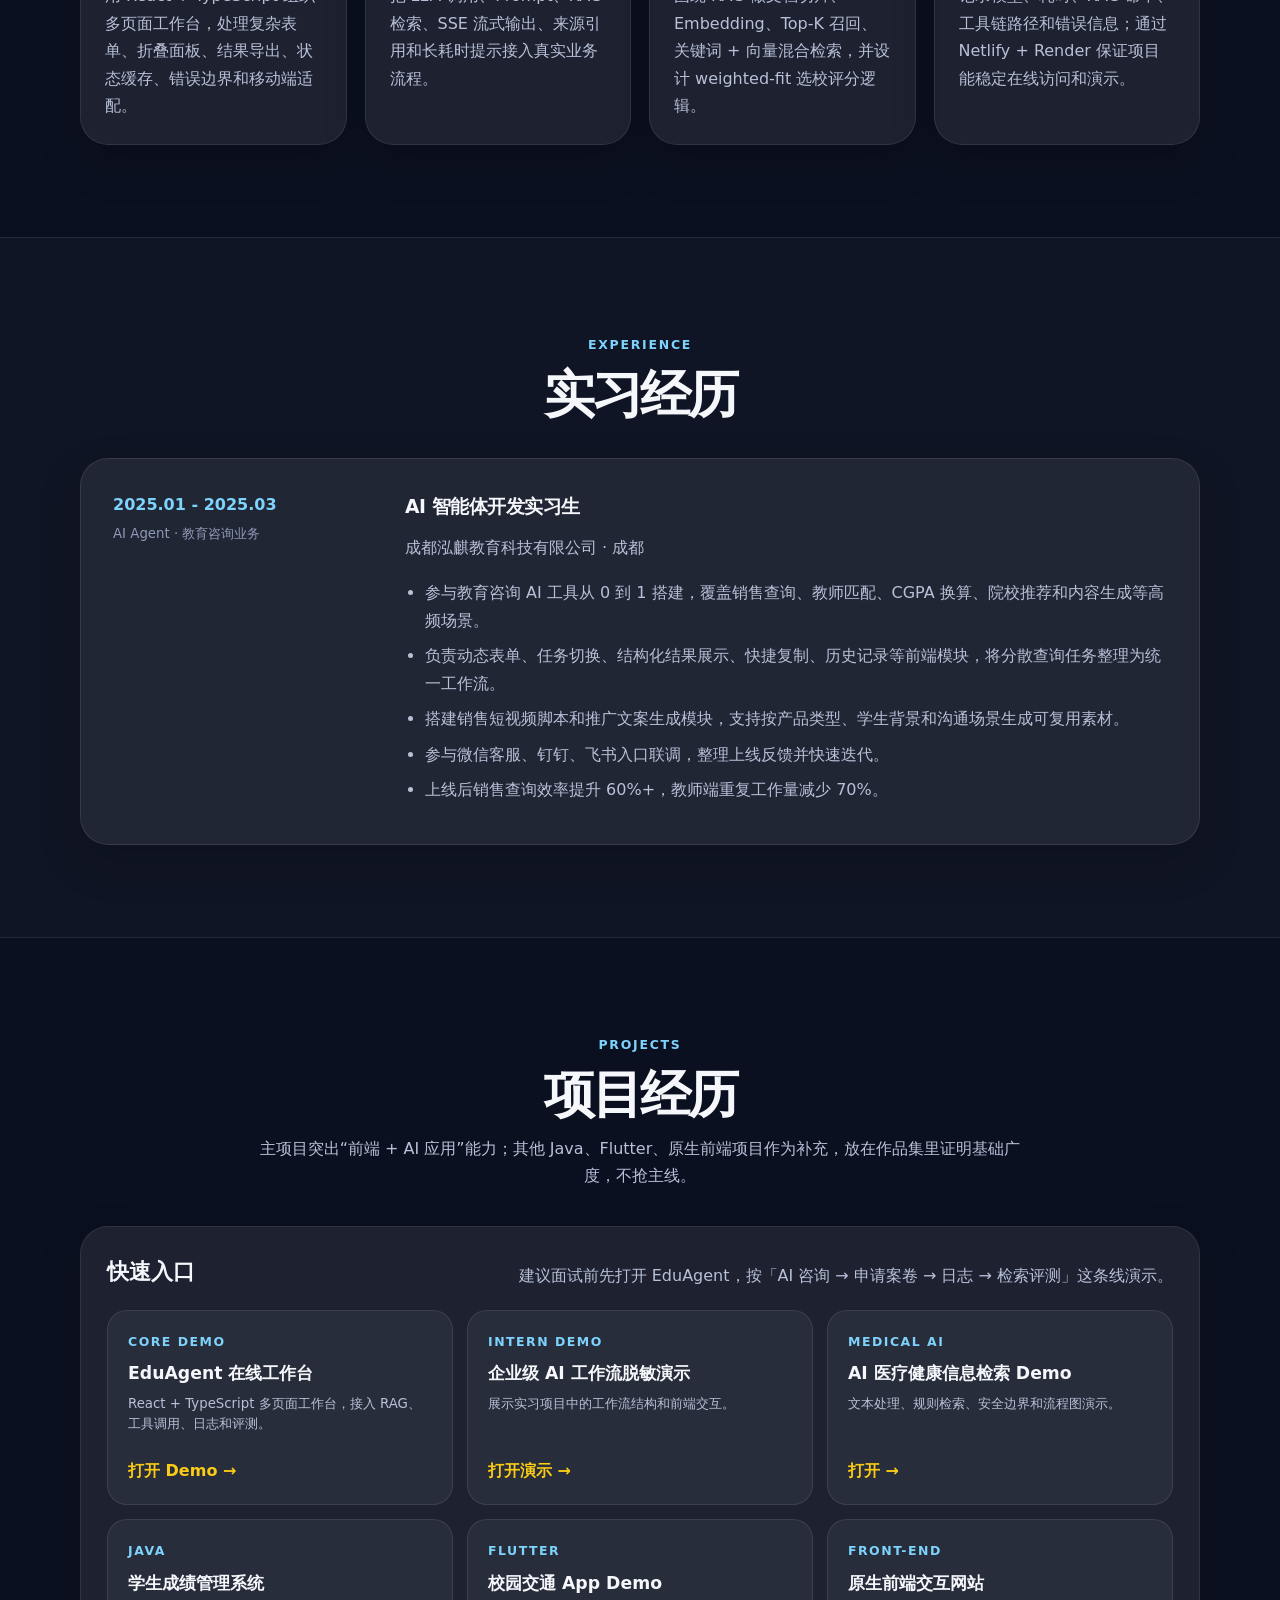
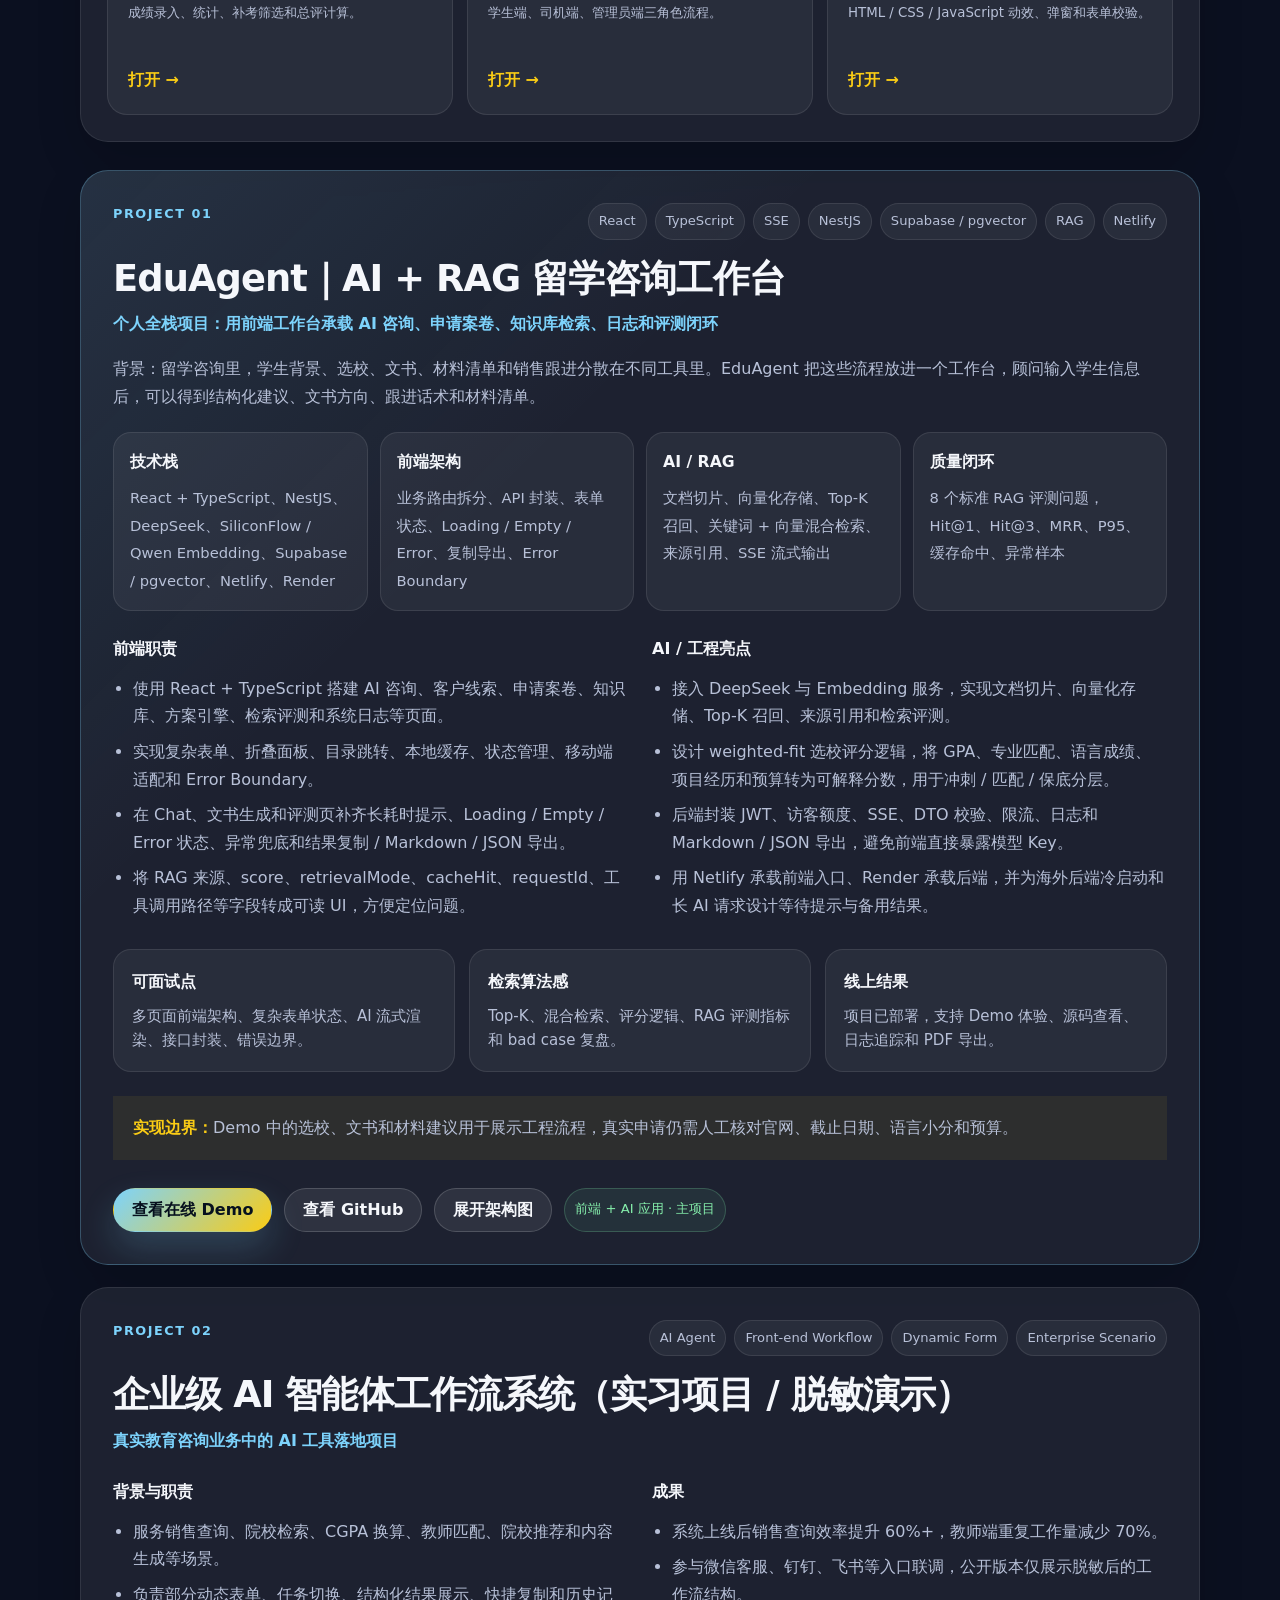
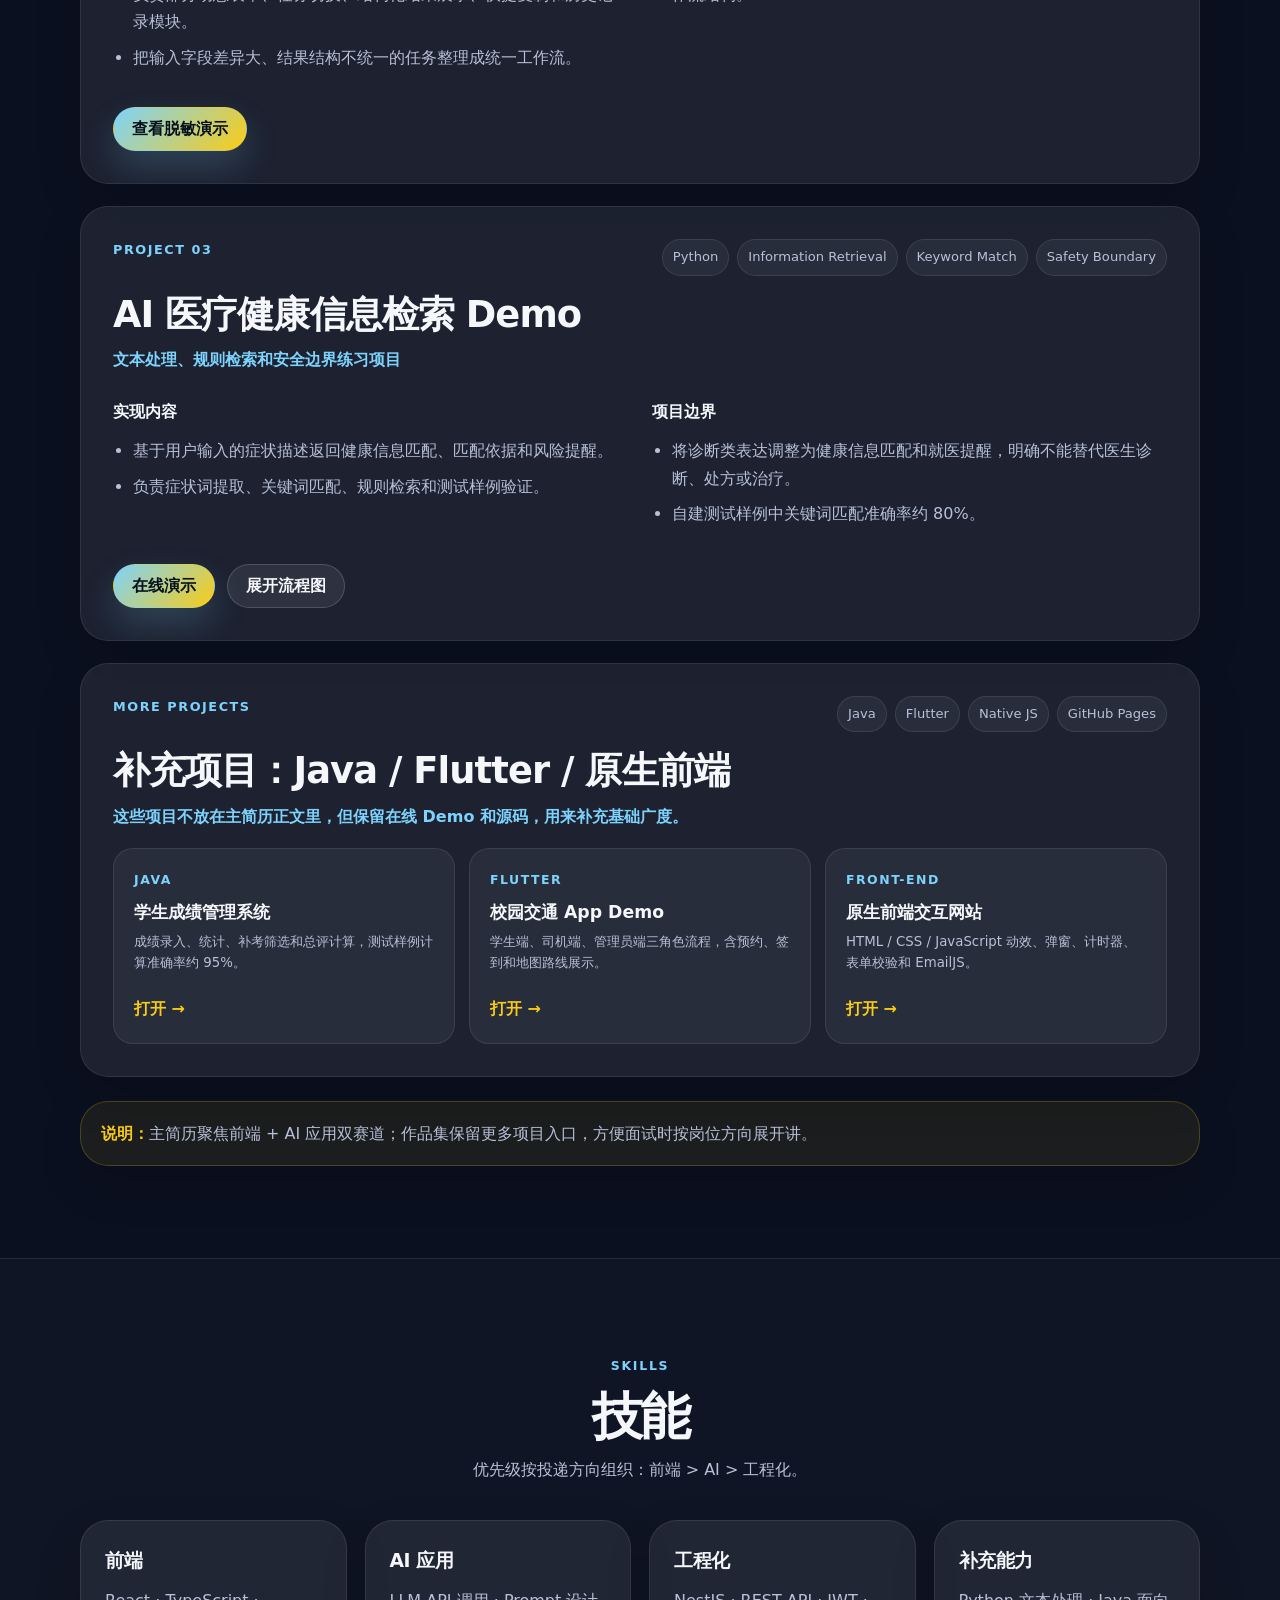
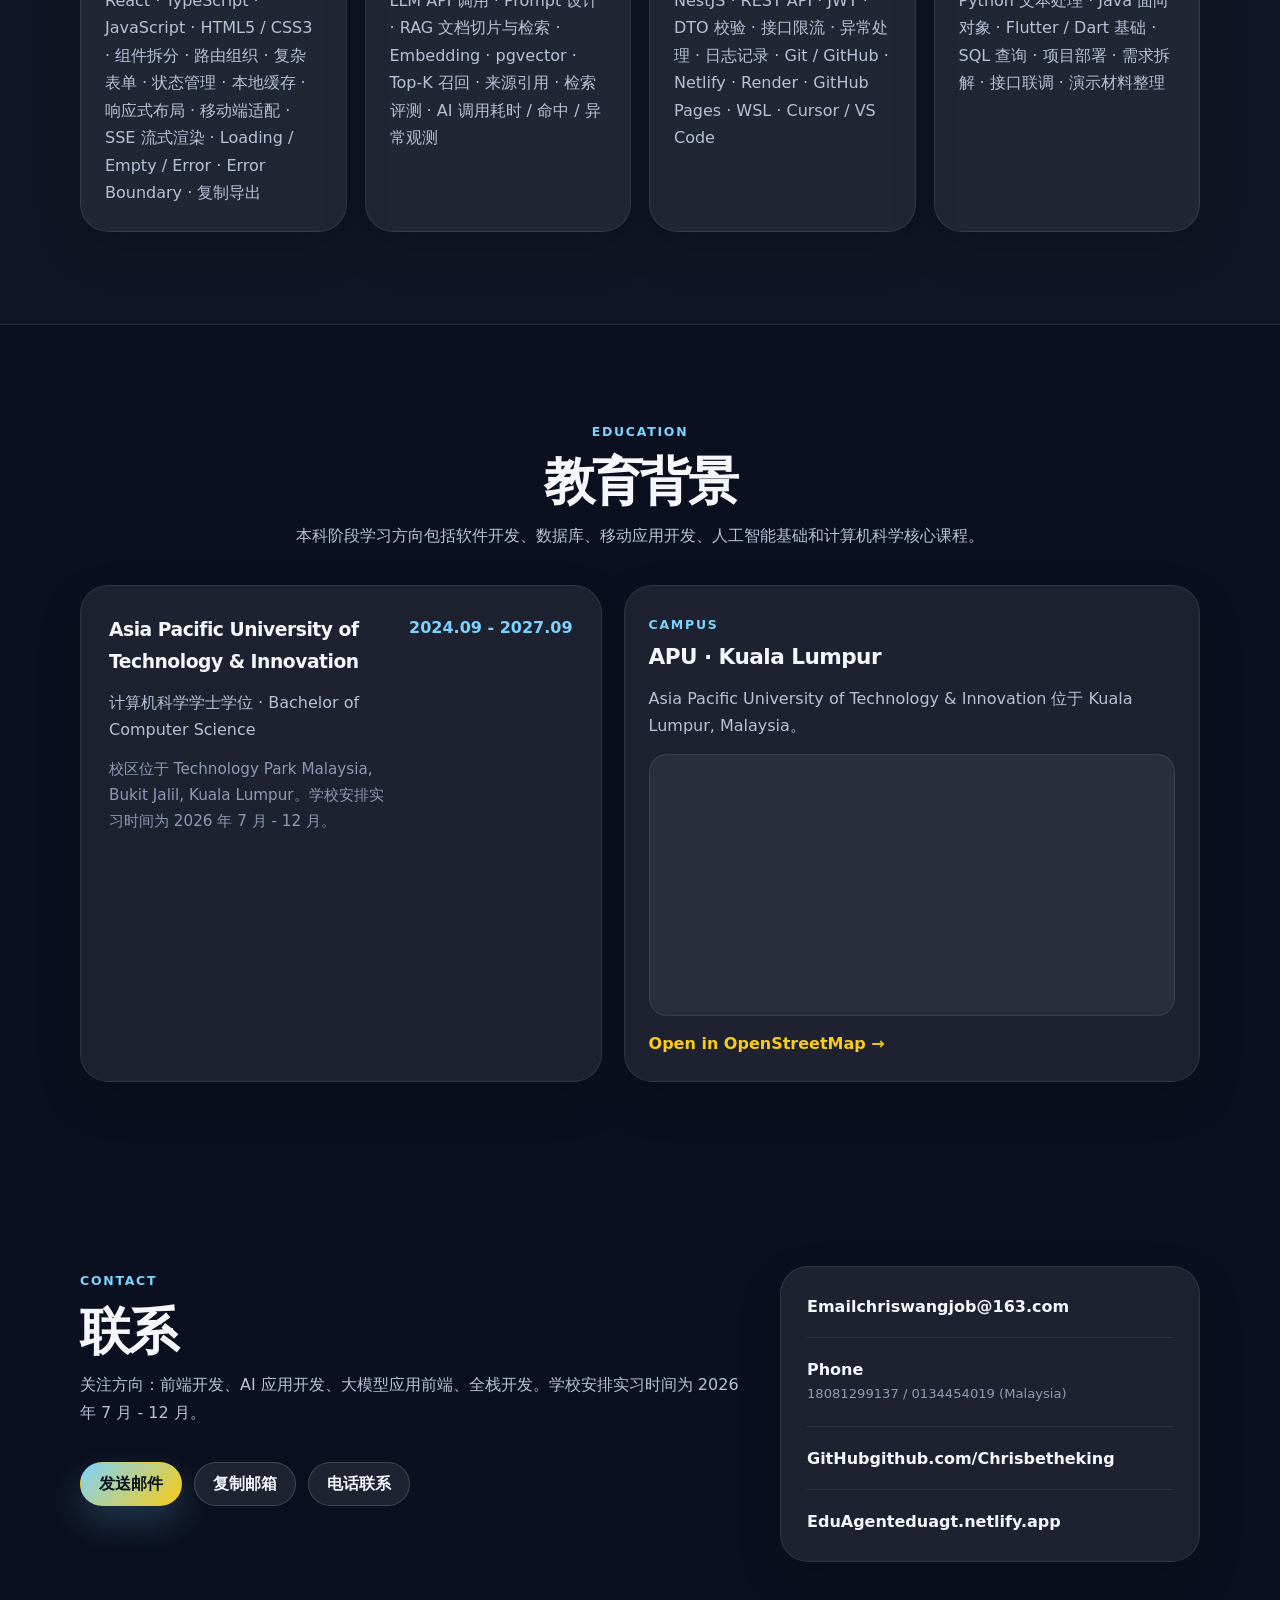
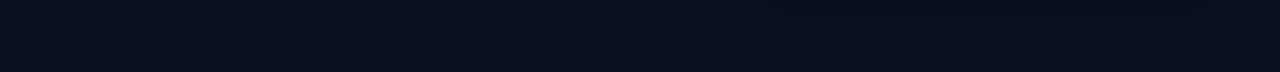
==== commit 2d431787: "Add files via upload" ====
--- a/index.html
+++ b/index.html
@@ -140,8 +140,6 @@
           <div class="demo-panel-head"><h3>快速入口</h3><p>建议面试前先打开 EduAgent，按「AI 咨询 → 申请案卷 → 日志 → 检索评测」这条线演示。</p></div>
           <div class="demo-grid">
             <a class="demo-tile" href="https://eduagt.netlify.app" target="_blank" rel="noopener"><span>Core Demo</span><strong>EduAgent 在线工作台</strong><small>React + TypeScript 多页面工作台，接入 RAG、工具调用、日志和评测。</small><em>打开 Demo →</em></a>
-            <a class="demo-tile" href="https://github.com/Chrisbetheking/edu-agent-rag-workspace" target="_blank" rel="noopener"><span>Source</span><strong>EduAgent GitHub 源码</strong><small>前端、后端、Netlify / Render 部署与接口逻辑。</small><em>查看源码 →</em></a>
-            <a class="demo-tile" href="resume.pdf?v=20260514" target="_blank" rel="noopener"><span>Resume</span><strong>超 S 投递版简历</strong><small>前端开发 / AI 应用开发实习生一页版 PDF。</small><em>查看 PDF →</em></a>
             <a class="demo-tile" href="https://chrisbetheking.github.io/ai-agent-workflow-platform-/" target="_blank" rel="noopener"><span>Intern Demo</span><strong>企业级 AI 工作流脱敏演示</strong><small>展示实习项目中的工作流结构和前端交互。</small><em>打开演示 →</em></a>
             <a class="demo-tile" href="https://chrisbetheking.github.io/medical-qa-demo/" target="_blank" rel="noopener"><span>Medical AI</span><strong>AI 医疗健康信息检索 Demo</strong><small>文本处理、规则检索、安全边界和流程图演示。</small><em>打开 →</em></a>
             <a class="demo-tile" href="https://chrisbetheking.github.io/java-student-management-system/java-grade-demo.html" target="_blank" rel="noopener"><span>Java</span><strong>学生成绩管理系统</strong><small>成绩录入、统计、补考筛选和总评计算。</small><em>打开 →</em></a>
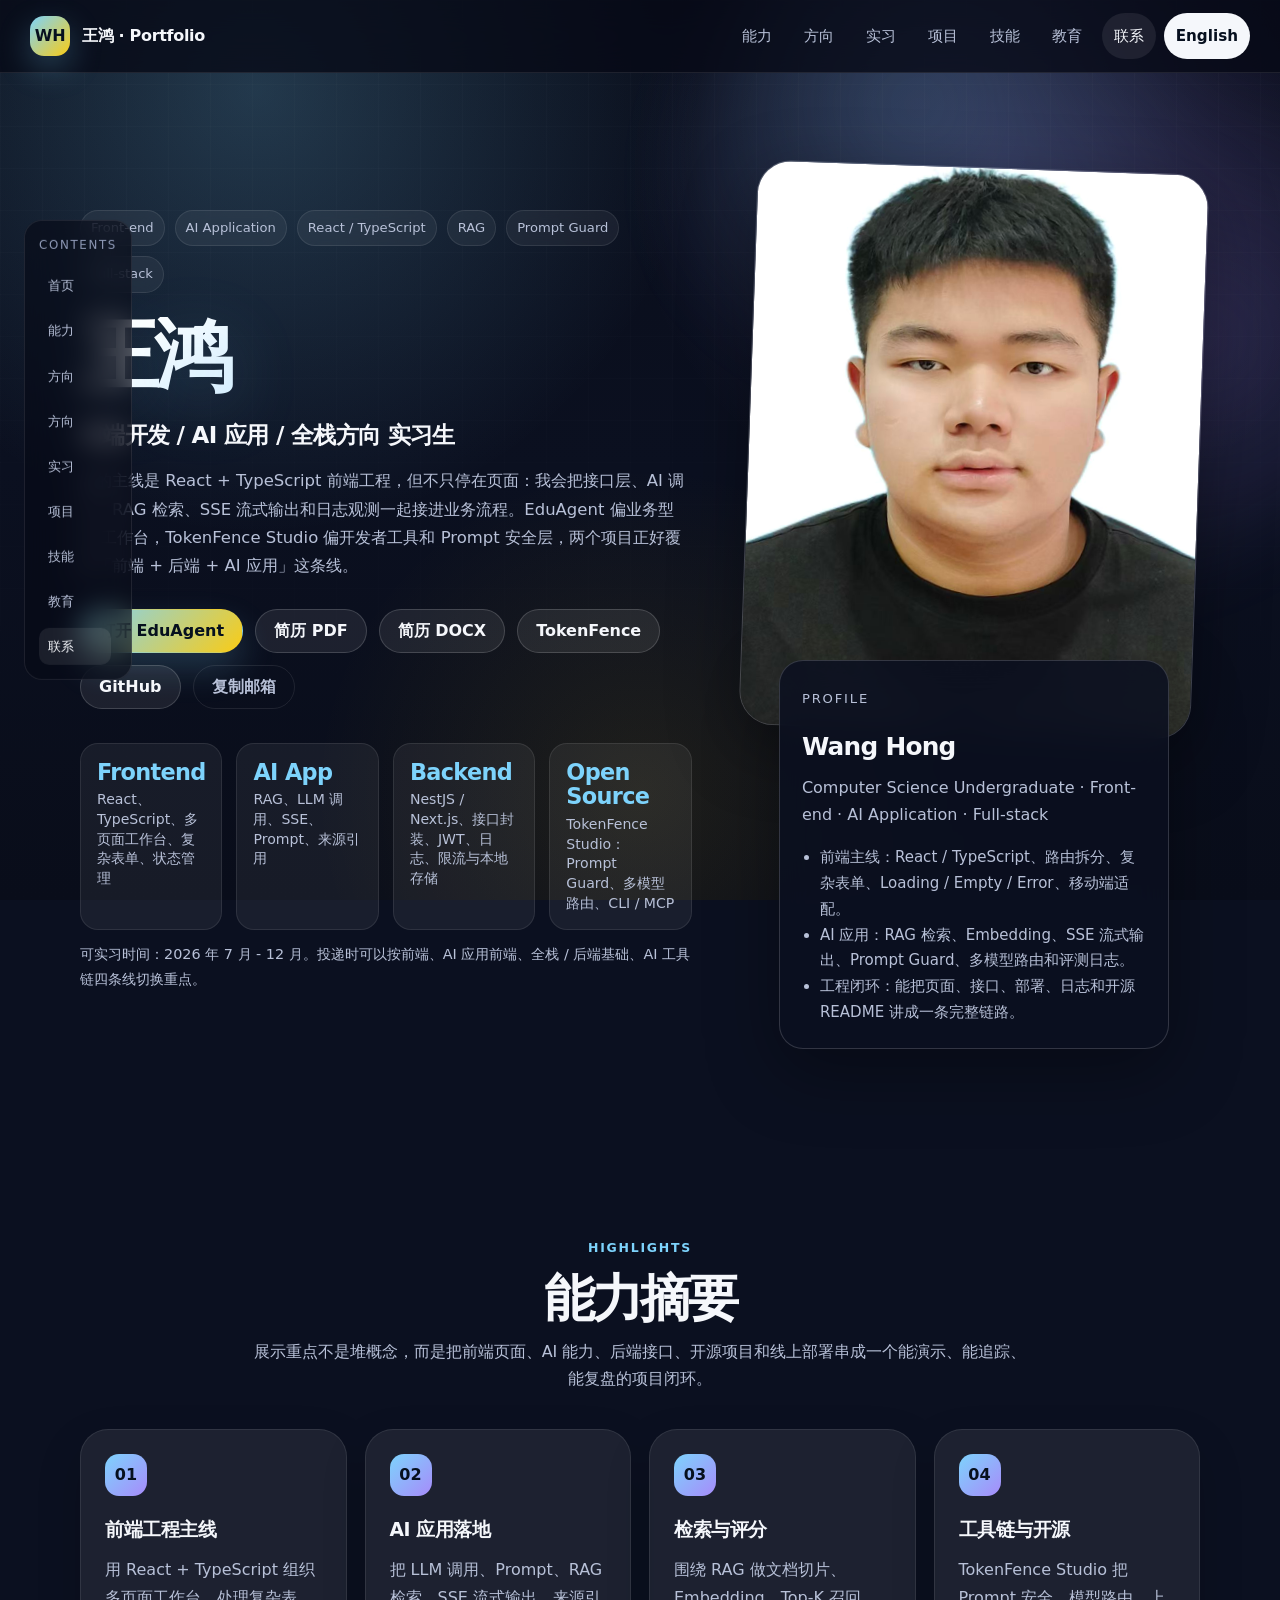
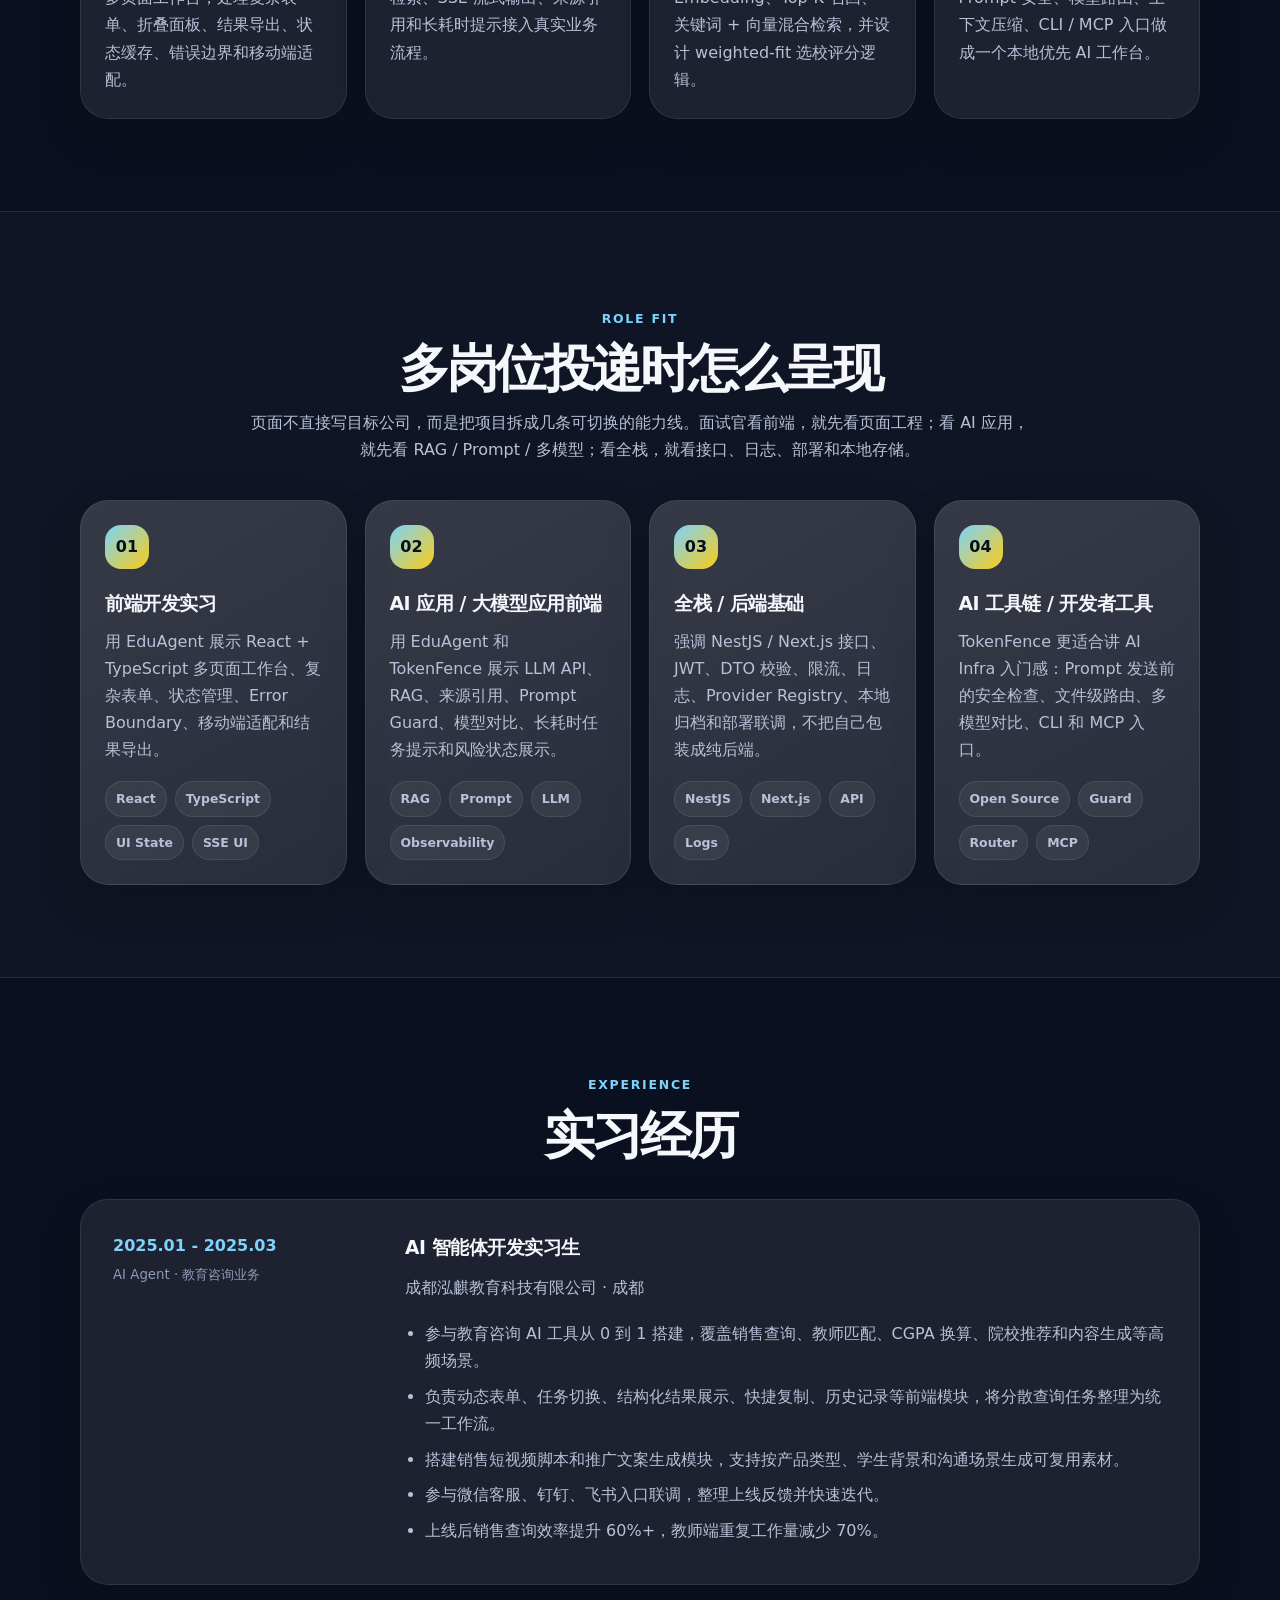
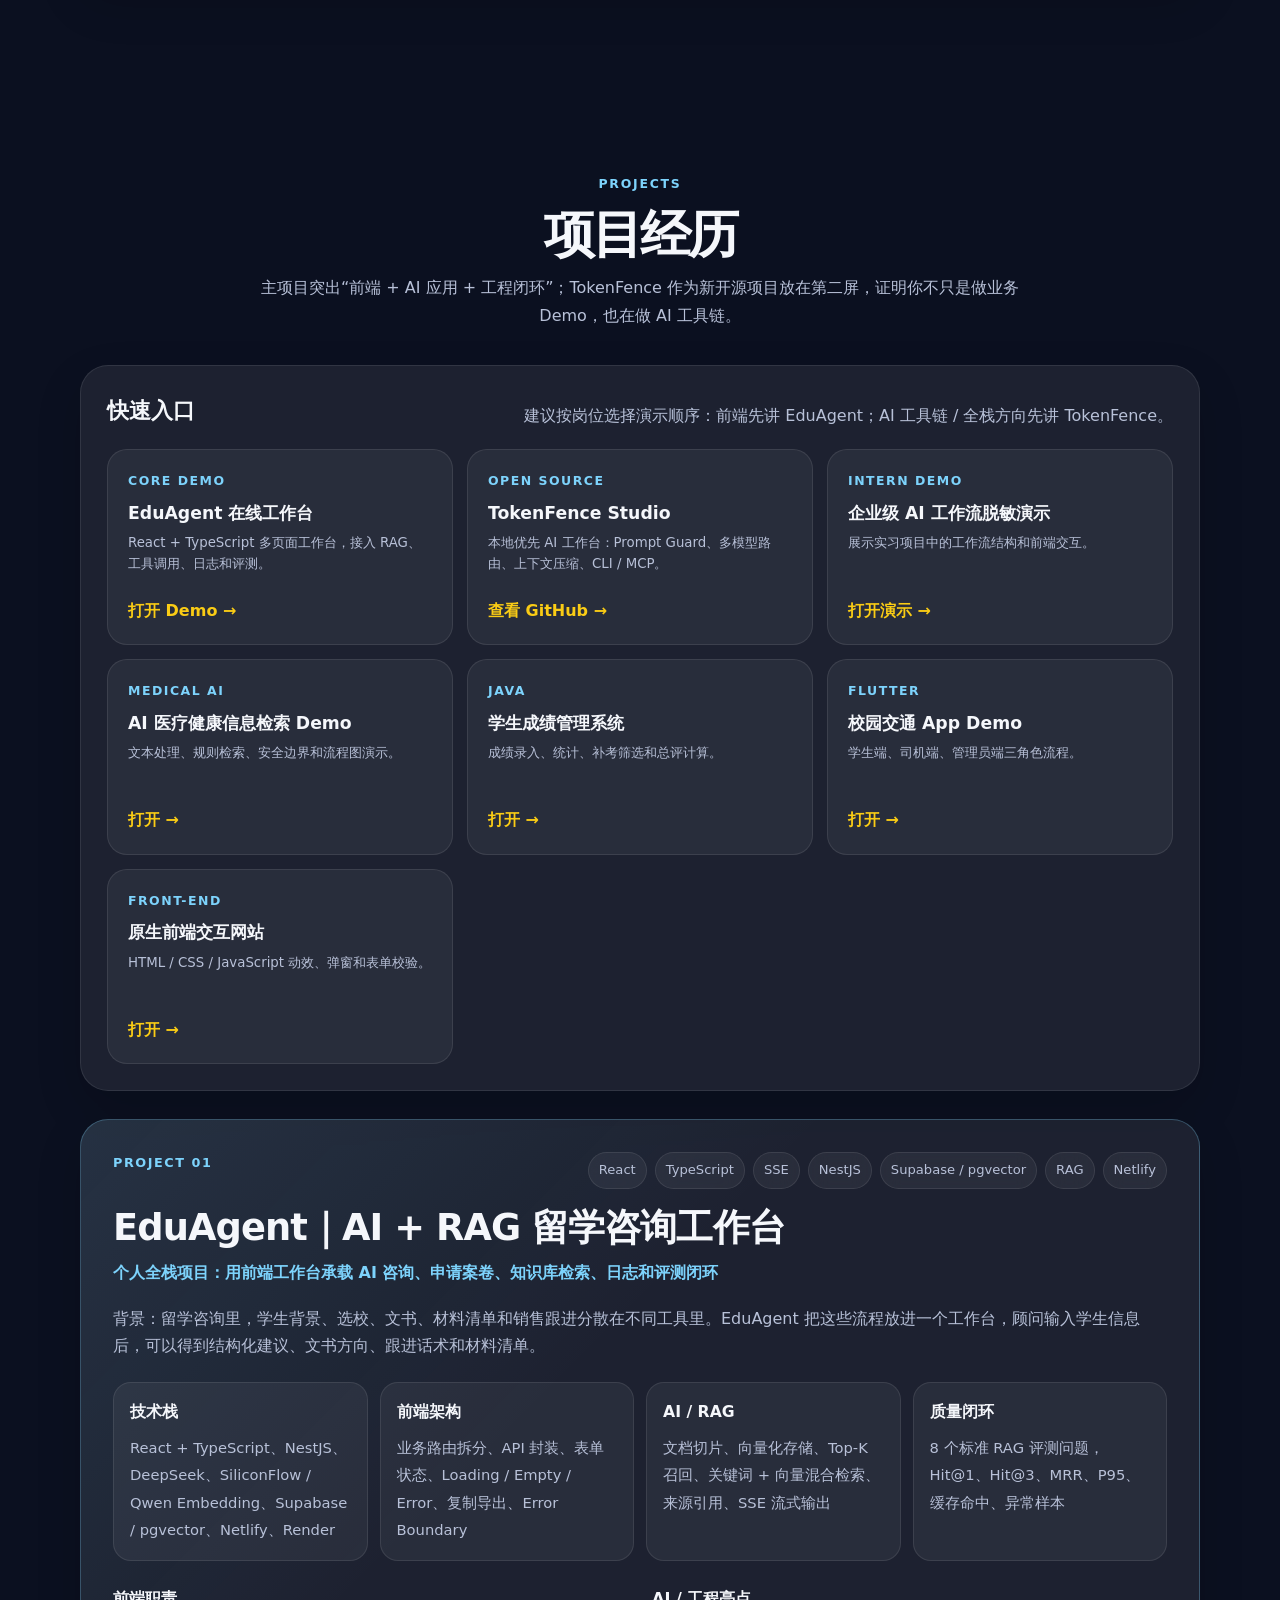
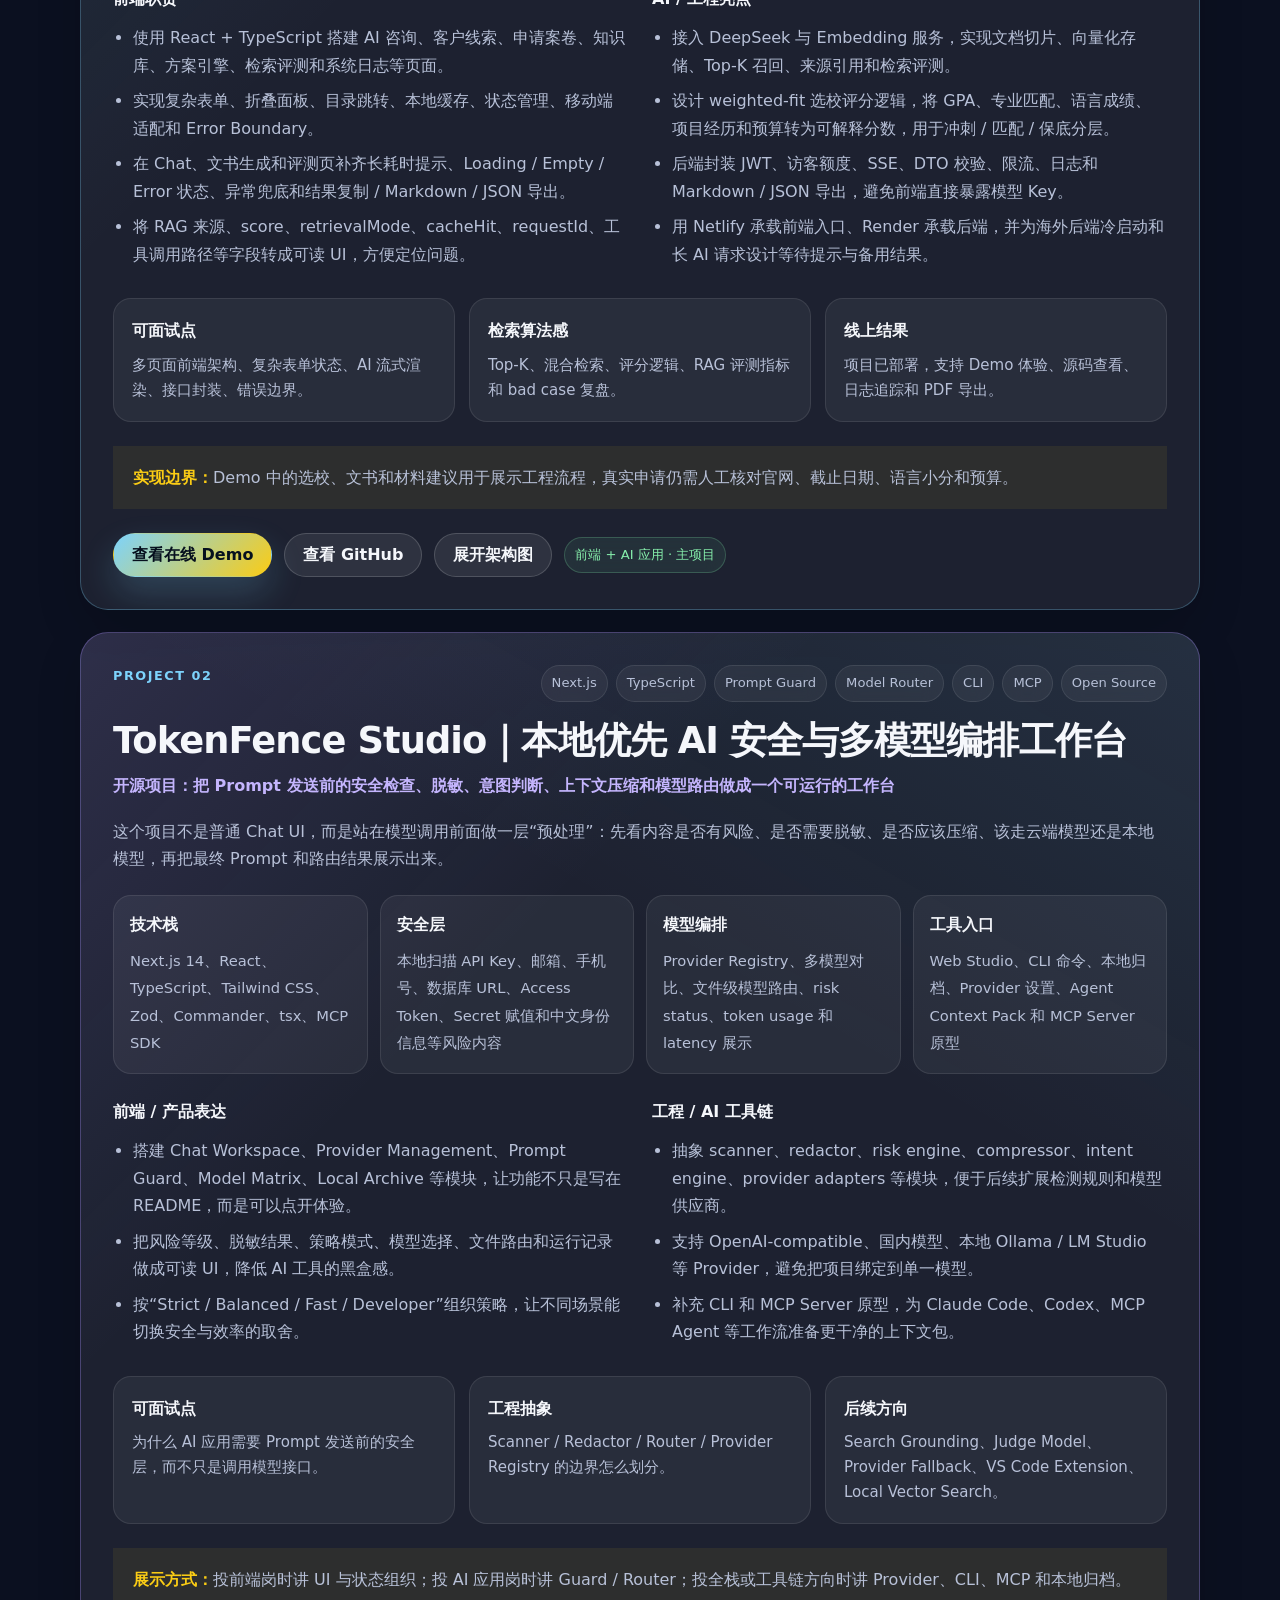
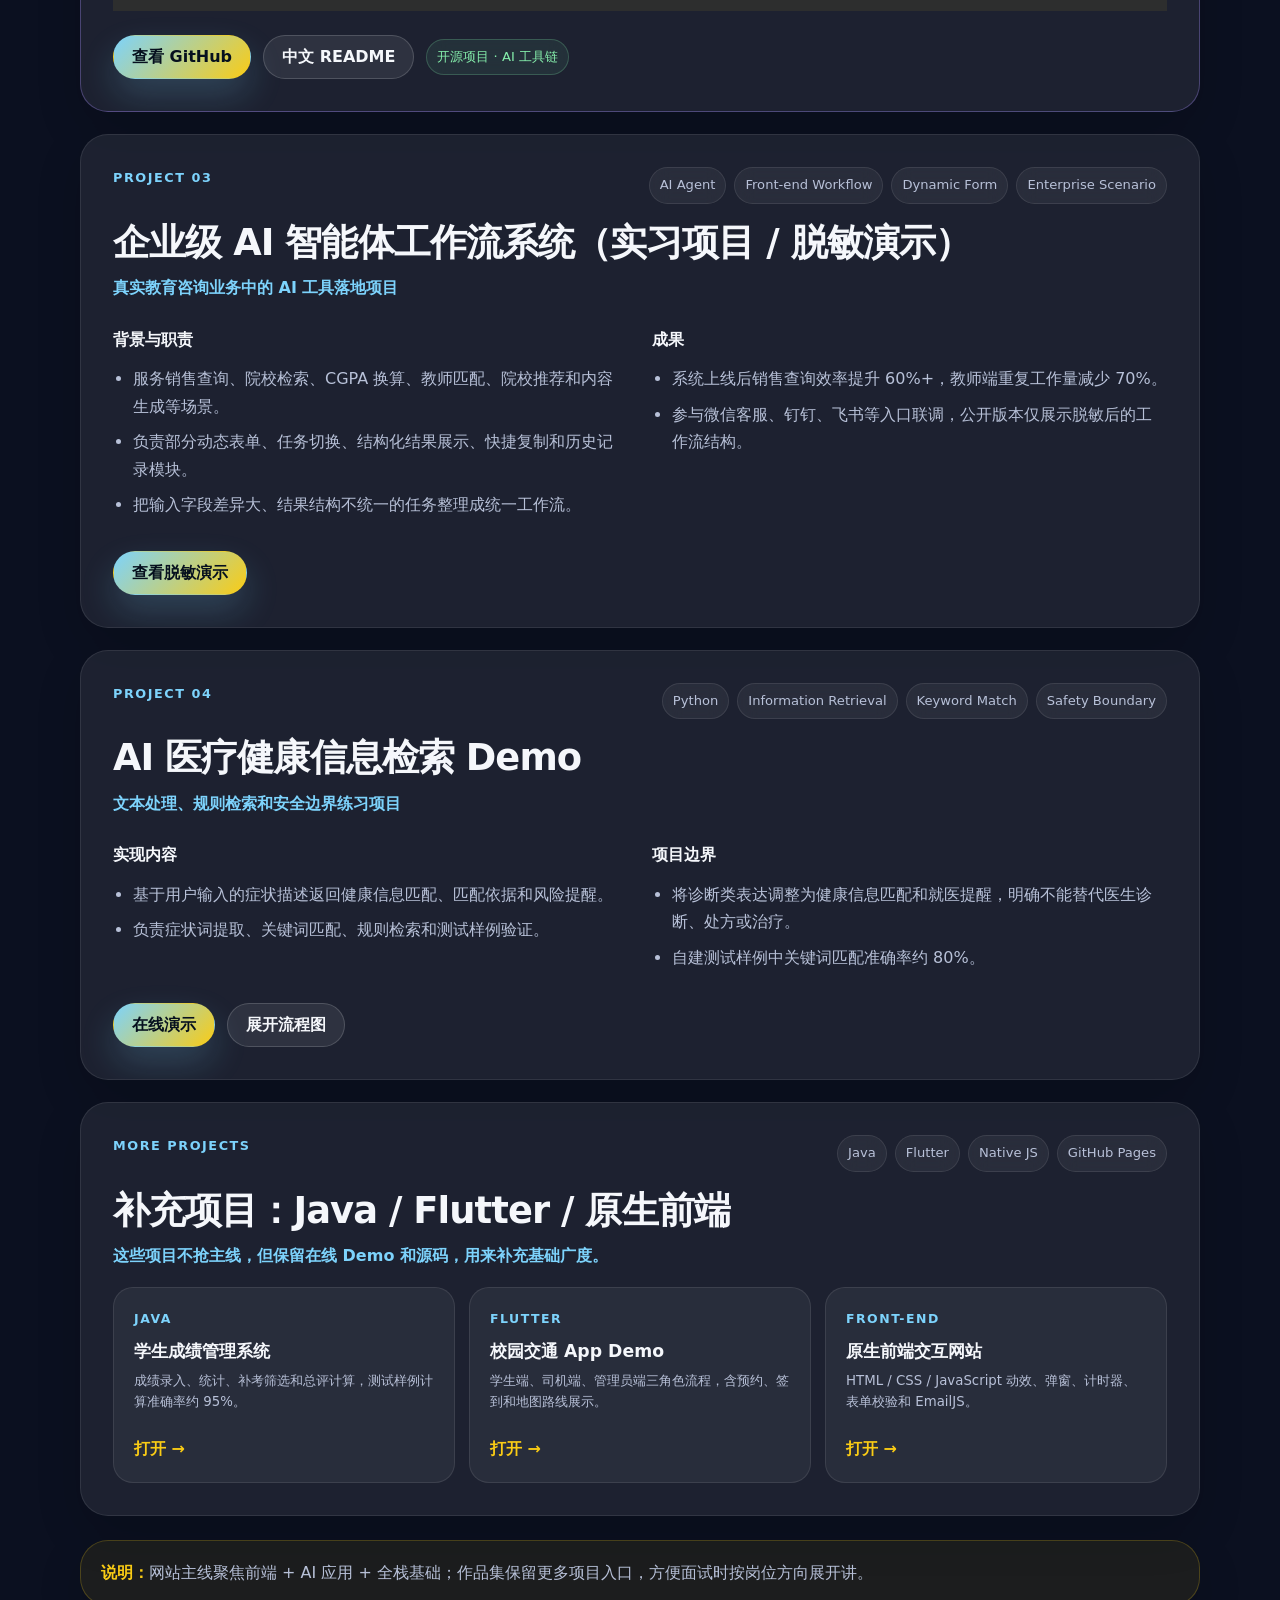
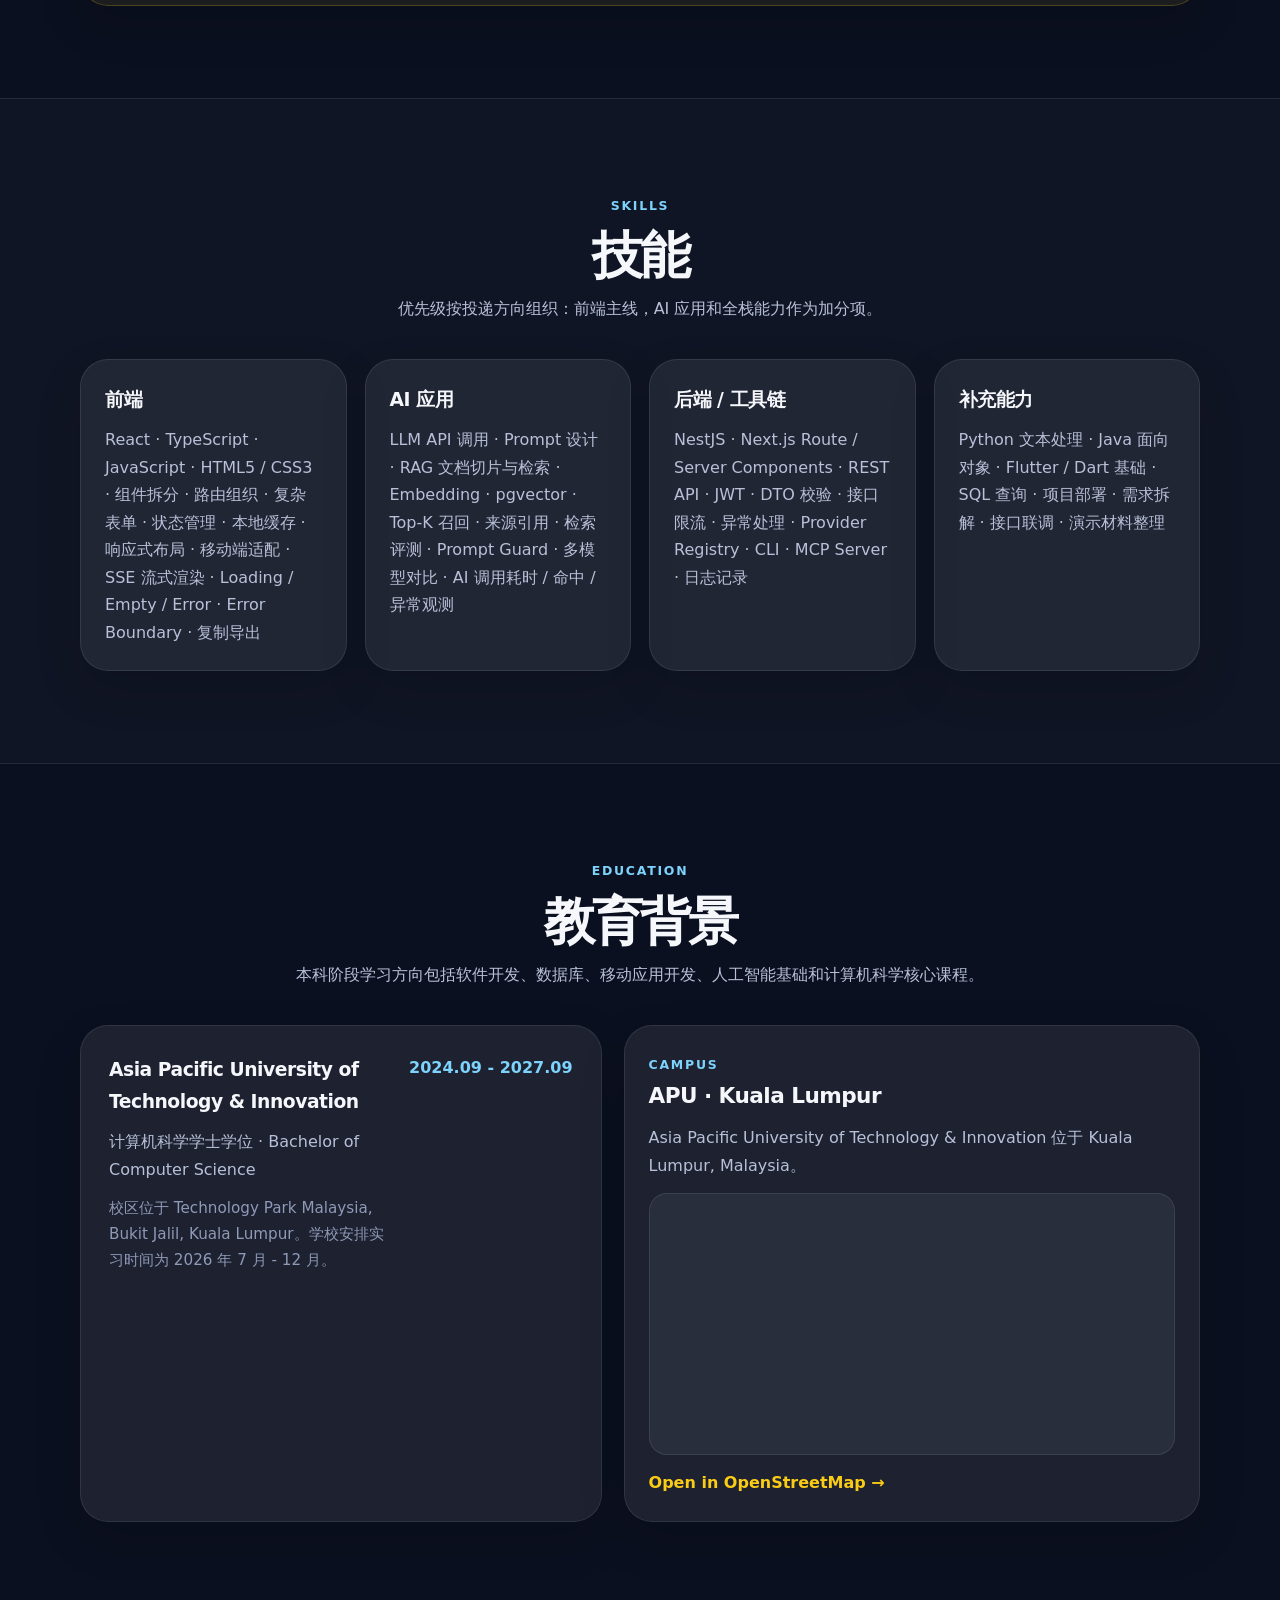
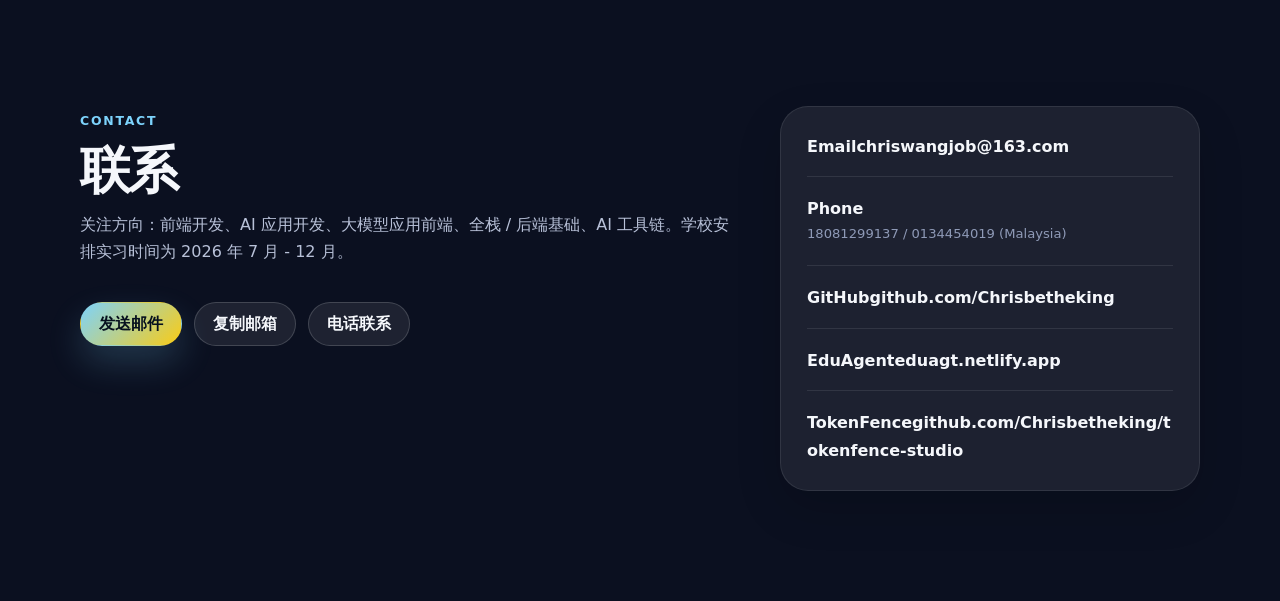
==== commit fc306abc: "Add files via upload" ====
--- a/index.html
+++ b/index.html
@@ -3,12 +3,14 @@
 <head>
   <meta charset="UTF-8" />
   <meta name="viewport" content="width=device-width, initial-scale=1.0" />
-  <title>王鸿 | 前端开发 / AI 应用开发 实习生</title>
-  <meta name="description" content="王鸿的个人作品集网站｜前端开发 / AI 应用开发实习生。展示 EduAgent AI + RAG 留学咨询工作台、React + TypeScript 前端工程、RAG 检索、SSE 流式输出、日志可观测和项目实践。" />
+  <title>王鸿 | 前端开发 / AI 应用 / 全栈实习生</title>
+  <meta name="description" content="王鸿的个人作品集网站｜前端开发 / AI 应用 / 全栈实习生。展示 EduAgent AI + RAG 工作台、TokenFence Studio 开源项目、React + TypeScript、Next.js、RAG 检索、SSE 流式输出、Prompt Guard、多模型路由和工程化实践。" />
   <link rel="stylesheet" href="style.css" />
 </head>
 <body>
   <div class="page-bg"></div>
+  <div class="cursor-glow" aria-hidden="true"></div>
+  <div class="scroll-progress" aria-hidden="true"></div>
 
   <header class="site-header">
     <nav class="nav">
@@ -19,6 +21,7 @@
       <button class="nav-toggle" type="button" aria-label="打开导航" aria-expanded="false"><span></span><span></span></button>
       <div class="nav-links">
         <a href="#highlights">能力</a>
+        <a href="#positioning">方向</a>
         <a href="#experience">实习</a>
         <a href="#projects">项目</a>
         <a href="#skills">技能</a>
@@ -33,6 +36,8 @@
     <span>Contents</span>
     <a href="#top">首页</a>
     <a href="#highlights">能力</a>
+    <a href="#positioning">方向</a>
+        <a href="#positioning">方向</a>
     <a href="#experience">实习</a>
     <a href="#projects">项目</a>
     <a href="#skills">技能</a>
@@ -49,31 +54,33 @@
             <span>AI Application</span>
             <span>React / TypeScript</span>
             <span>RAG</span>
-            <span>SSE</span>
+            <span>Prompt Guard</span>
+            <span>Full-stack</span>
           </div>
 
           <h1>王鸿</h1>
-          <p class="hero-title">前端开发 / AI 应用开发 实习生</p>
+          <p class="hero-title">前端开发 / AI 应用 / 全栈方向 实习生</p>
           <p class="hero-text">
-            我的主线是 React + TypeScript 前端工程，同时能把 LLM、RAG、SSE 流式输出、日志可观测接进真实业务流程。当前重点项目 EduAgent 已上线，覆盖 AI 咨询、客户线索、申请案卷、知识库、方案引擎、检索评测和系统日志。
+            我的主线是 React + TypeScript 前端工程，但不只停在页面：我会把接口层、AI 调用、RAG 检索、SSE 流式输出和日志观测一起接进业务流程。EduAgent 偏业务型 AI 工作台，TokenFence Studio 偏开发者工具和 Prompt 安全层，两个项目正好覆盖「前端 + 后端 + AI 应用」这条线。
           </p>
 
           <div class="hero-actions">
             <a class="btn primary" href="https://eduagt.netlify.app" target="_blank" rel="noopener">打开 EduAgent</a>
-            <a class="btn secondary" href="resume.pdf?v=20260514" target="_blank" rel="noopener">简历 PDF</a>
-            <a class="btn secondary" href="resume.docx?v=20260514" target="_blank" rel="noopener">简历 DOCX</a>
+            <a class="btn secondary" href="resume.pdf?v=20260602" target="_blank" rel="noopener">简历 PDF</a>
+            <a class="btn secondary" href="resume.docx?v=20260602" target="_blank" rel="noopener">简历 DOCX</a>
+            <a class="btn secondary" href="https://github.com/Chrisbetheking/tokenfence-studio" target="_blank" rel="noopener">TokenFence</a>
             <a class="btn secondary" href="https://github.com/Chrisbetheking" target="_blank" rel="noopener">GitHub</a>
             <button class="btn ghost copy-email" type="button" data-email="chriswangjob@163.com">复制邮箱</button>
           </div>
 
           <div class="stats">
-            <div class="stat-card"><strong>Front-end</strong><span>React、TypeScript、多页面工作台、复杂表单、状态管理</span></div>
+            <div class="stat-card"><strong>Frontend</strong><span>React、TypeScript、多页面工作台、复杂表单、状态管理</span></div>
             <div class="stat-card"><strong>AI App</strong><span>RAG、LLM 调用、SSE、Prompt、来源引用</span></div>
-            <div class="stat-card"><strong>Quality</strong><span>Hit@1 / Hit@3 / MRR / P95、日志与异常观测</span></div>
-            <div class="stat-card"><strong>Demo</strong><span>Netlify 线上入口，GitHub 源码可验证</span></div>
-          </div>
-
-          <p class="metric-note">可实习时间：2026 年 7 月 - 12 月。优先方向：前端开发、AI 应用开发、大模型应用前端、全栈开发。</p>
+            <div class="stat-card"><strong>Backend</strong><span>NestJS / Next.js、接口封装、JWT、日志、限流与本地存储</span></div>
+            <div class="stat-card"><strong>Open Source</strong><span>TokenFence Studio：Prompt Guard、多模型路由、CLI / MCP</span></div>
+          </div>
+
+          <p class="metric-note">可实习时间：2026 年 7 月 - 12 月。投递时可以按前端、AI 应用前端、全栈 / 后端基础、AI 工具链四条线切换重点。</p>
         </div>
 
         <div class="hero-card">
@@ -81,11 +88,11 @@
           <div class="profile-card">
             <p class="profile-label">Profile</p>
             <h2>Wang Hong</h2>
-            <p>Computer Science Undergraduate · Front-end · AI Application</p>
+            <p>Computer Science Undergraduate · Front-end · AI Application · Full-stack</p>
             <ul>
               <li>前端主线：React / TypeScript、路由拆分、复杂表单、Loading / Empty / Error、移动端适配。</li>
-              <li>AI 加分项：RAG 检索、Embedding、pgvector、SSE 流式输出、日志观测和评测指标。</li>
-              <li>项目可直接打开：线上 Demo、GitHub 源码、简历 PDF 和架构图都已整理好。</li>
+              <li>AI 应用：RAG 检索、Embedding、SSE 流式输出、Prompt Guard、多模型路由和评测日志。</li>
+              <li>工程闭环：能把页面、接口、部署、日志和开源 README 讲成一条完整链路。</li>
             </ul>
           </div>
         </div>
@@ -97,18 +104,55 @@
         <div class="section-heading">
           <span>Highlights</span>
           <h2>能力摘要</h2>
-          <p>展示重点不是堆概念，而是把前端页面、AI 能力、后端接口和线上部署串成一个能演示、能追踪、能复盘的项目闭环。</p>
+          <p>展示重点不是堆概念，而是把前端页面、AI 能力、后端接口、开源项目和线上部署串成一个能演示、能追踪、能复盘的项目闭环。</p>
         </div>
         <div class="highlight-grid">
           <article class="highlight-card"><div class="card-icon">01</div><h3>前端工程主线</h3><p>用 React + TypeScript 组织多页面工作台，处理复杂表单、折叠面板、结果导出、状态缓存、错误边界和移动端适配。</p></article>
           <article class="highlight-card"><div class="card-icon">02</div><h3>AI 应用落地</h3><p>把 LLM 调用、Prompt、RAG 检索、SSE 流式输出、来源引用和长耗时提示接入真实业务流程。</p></article>
           <article class="highlight-card"><div class="card-icon">03</div><h3>检索与评分</h3><p>围绕 RAG 做文档切片、Embedding、Top-K 召回、关键词 + 向量混合检索，并设计 weighted-fit 选校评分逻辑。</p></article>
-          <article class="highlight-card"><div class="card-icon">04</div><h3>可观测与部署</h3><p>记录模型、耗时、RAG 命中、工具链路径和错误信息；通过 Netlify + Render 保证项目能稳定在线访问和演示。</p></article>
-        </div>
-      </div>
-    </section>
-
-    <section id="experience" class="section muted-section">
+          <article class="highlight-card"><div class="card-icon">04</div><h3>工具链与开源</h3><p>TokenFence Studio 把 Prompt 安全、模型路由、上下文压缩、CLI / MCP 入口做成一个本地优先 AI 工作台。</p></article>
+        </div>
+      </div>
+    </section>
+
+
+    <section id="positioning" class="section muted-section">
+      <div class="container">
+        <div class="section-heading">
+          <span>Role Fit</span>
+          <h2>多岗位投递时怎么呈现</h2>
+          <p>页面不直接写目标公司，而是把项目拆成几条可切换的能力线。面试官看前端，就先看页面工程；看 AI 应用，就先看 RAG / Prompt / 多模型；看全栈，就看接口、日志、部署和本地存储。</p>
+        </div>
+        <div class="role-grid">
+          <article class="role-card">
+            <div class="role-number">01</div>
+            <h3>前端开发实习</h3>
+            <p>用 EduAgent 展示 React + TypeScript 多页面工作台、复杂表单、状态管理、Error Boundary、移动端适配和结果导出。</p>
+            <div class="signal-row"><span>React</span><span>TypeScript</span><span>UI State</span><span>SSE UI</span></div>
+          </article>
+          <article class="role-card">
+            <div class="role-number">02</div>
+            <h3>AI 应用 / 大模型应用前端</h3>
+            <p>用 EduAgent 和 TokenFence 展示 LLM API、RAG、来源引用、Prompt Guard、模型对比、长耗时任务提示和风险状态展示。</p>
+            <div class="signal-row"><span>RAG</span><span>Prompt</span><span>LLM</span><span>Observability</span></div>
+          </article>
+          <article class="role-card">
+            <div class="role-number">03</div>
+            <h3>全栈 / 后端基础</h3>
+            <p>强调 NestJS / Next.js 接口、JWT、DTO 校验、限流、日志、Provider Registry、本地归档和部署联调，不把自己包装成纯后端。</p>
+            <div class="signal-row"><span>NestJS</span><span>Next.js</span><span>API</span><span>Logs</span></div>
+          </article>
+          <article class="role-card">
+            <div class="role-number">04</div>
+            <h3>AI 工具链 / 开发者工具</h3>
+            <p>TokenFence 更适合讲 AI Infra 入门感：Prompt 发送前的安全检查、文件级路由、多模型对比、CLI 和 MCP 入口。</p>
+            <div class="signal-row"><span>Open Source</span><span>Guard</span><span>Router</span><span>MCP</span></div>
+          </article>
+        </div>
+      </div>
+    </section>
+
+    <section id="experience" class="section">
       <div class="container">
         <div class="section-heading"><span>Experience</span><h2>实习经历</h2></div>
         <article class="experience-card">
@@ -133,13 +177,14 @@
         <div class="section-heading">
           <span>Projects</span>
           <h2>项目经历</h2>
-          <p>主项目突出“前端 + AI 应用”能力；其他 Java、Flutter、原生前端项目作为补充，放在作品集里证明基础广度，不抢主线。</p>
+          <p>主项目突出“前端 + AI 应用 + 工程闭环”；TokenFence 作为新开源项目放在第二屏，证明你不只是做业务 Demo，也在做 AI 工具链。</p>
         </div>
 
         <div class="demo-panel">
-          <div class="demo-panel-head"><h3>快速入口</h3><p>建议面试前先打开 EduAgent，按「AI 咨询 → 申请案卷 → 日志 → 检索评测」这条线演示。</p></div>
+          <div class="demo-panel-head"><h3>快速入口</h3><p>建议按岗位选择演示顺序：前端先讲 EduAgent；AI 工具链 / 全栈方向先讲 TokenFence。</p></div>
           <div class="demo-grid">
             <a class="demo-tile" href="https://eduagt.netlify.app" target="_blank" rel="noopener"><span>Core Demo</span><strong>EduAgent 在线工作台</strong><small>React + TypeScript 多页面工作台，接入 RAG、工具调用、日志和评测。</small><em>打开 Demo →</em></a>
+            <a class="demo-tile" href="https://github.com/Chrisbetheking/tokenfence-studio" target="_blank" rel="noopener"><span>Open Source</span><strong>TokenFence Studio</strong><small>本地优先 AI 工作台：Prompt Guard、多模型路由、上下文压缩、CLI / MCP。</small><em>查看 GitHub →</em></a>
             <a class="demo-tile" href="https://chrisbetheking.github.io/ai-agent-workflow-platform-/" target="_blank" rel="noopener"><span>Intern Demo</span><strong>企业级 AI 工作流脱敏演示</strong><small>展示实习项目中的工作流结构和前端交互。</small><em>打开演示 →</em></a>
             <a class="demo-tile" href="https://chrisbetheking.github.io/medical-qa-demo/" target="_blank" rel="noopener"><span>Medical AI</span><strong>AI 医疗健康信息检索 Demo</strong><small>文本处理、规则检索、安全边界和流程图演示。</small><em>打开 →</em></a>
             <a class="demo-tile" href="https://chrisbetheking.github.io/java-student-management-system/java-grade-demo.html" target="_blank" rel="noopener"><span>Java</span><strong>学生成绩管理系统</strong><small>成绩录入、统计、补考筛选和总评计算。</small><em>打开 →</em></a>
@@ -199,8 +244,55 @@
             <div class="diagram-panel" id="eduagent-diagram"><img src="eduagent-architecture.svg" alt="EduAgent 架构图" /></div>
           </article>
 
+
+          <article class="project-card featured-alt">
+            <div class="project-topline"><span>Project 02</span><div class="tag-row"><span>Next.js</span><span>TypeScript</span><span>Prompt Guard</span><span>Model Router</span><span>CLI</span><span>MCP</span><span>Open Source</span></div></div>
+            <h3>TokenFence Studio｜本地优先 AI 安全与多模型编排工作台</h3>
+            <p class="project-subtitle">开源项目：把 Prompt 发送前的安全检查、脱敏、意图判断、上下文压缩和模型路由做成一个可运行的工作台</p>
+            <p>这个项目不是普通 Chat UI，而是站在模型调用前面做一层“预处理”：先看内容是否有风险、是否需要脱敏、是否应该压缩、该走云端模型还是本地模型，再把最终 Prompt 和路由结果展示出来。</p>
+
+            <div class="project-metric-grid">
+              <div><strong>技术栈</strong><span>Next.js 14、React、TypeScript、Tailwind CSS、Zod、Commander、tsx、MCP SDK</span></div>
+              <div><strong>安全层</strong><span>本地扫描 API Key、邮箱、手机号、数据库 URL、Access Token、Secret 赋值和中文身份信息等风险内容</span></div>
+              <div><strong>模型编排</strong><span>Provider Registry、多模型对比、文件级模型路由、risk status、token usage 和 latency 展示</span></div>
+              <div><strong>工具入口</strong><span>Web Studio、CLI 命令、本地归档、Provider 设置、Agent Context Pack 和 MCP Server 原型</span></div>
+            </div>
+
+            <div class="project-columns">
+              <div>
+                <h4>前端 / 产品表达</h4>
+                <ul>
+                  <li>搭建 Chat Workspace、Provider Management、Prompt Guard、Model Matrix、Local Archive 等模块，让功能不只是写在 README，而是可以点开体验。</li>
+                  <li>把风险等级、脱敏结果、策略模式、模型选择、文件路由和运行记录做成可读 UI，降低 AI 工具的黑盒感。</li>
+                  <li>按“Strict / Balanced / Fast / Developer”组织策略，让不同场景能切换安全与效率的取舍。</li>
+                </ul>
+              </div>
+              <div>
+                <h4>工程 / AI 工具链</h4>
+                <ul>
+                  <li>抽象 scanner、redactor、risk engine、compressor、intent engine、provider adapters 等模块，便于后续扩展检测规则和模型供应商。</li>
+                  <li>支持 OpenAI-compatible、国内模型、本地 Ollama / LM Studio 等 Provider，避免把项目绑定到单一模型。</li>
+                  <li>补充 CLI 和 MCP Server 原型，为 Claude Code、Codex、MCP Agent 等工作流准备更干净的上下文包。</li>
+                </ul>
+              </div>
+            </div>
+
+            <div class="project-focus-grid">
+              <div><strong>可面试点</strong><span>为什么 AI 应用需要 Prompt 发送前的安全层，而不只是调用模型接口。</span></div>
+              <div><strong>工程抽象</strong><span>Scanner / Redactor / Router / Provider Registry 的边界怎么划分。</span></div>
+              <div><strong>后续方向</strong><span>Search Grounding、Judge Model、Provider Fallback、VS Code Extension、Local Vector Search。</span></div>
+            </div>
+
+            <div class="note-box"><strong>展示方式：</strong>投前端岗时讲 UI 与状态组织；投 AI 应用岗时讲 Guard / Router；投全栈或工具链方向时讲 Provider、CLI、MCP 和本地归档。</div>
+            <div class="project-actions">
+              <a class="btn primary" href="https://github.com/Chrisbetheking/tokenfence-studio" target="_blank" rel="noopener">查看 GitHub</a>
+              <a class="btn secondary" href="https://github.com/Chrisbetheking/tokenfence-studio/blob/main/README.zh-CN.md" target="_blank" rel="noopener">中文 README</a>
+              <span class="status-pill">开源项目 · AI 工具链</span>
+            </div>
+          </article>
+
           <article class="project-card">
-            <div class="project-topline"><span>Project 02</span><div class="tag-row"><span>AI Agent</span><span>Front-end Workflow</span><span>Dynamic Form</span><span>Enterprise Scenario</span></div></div>
+            <div class="project-topline"><span>Project 03</span><div class="tag-row"><span>AI Agent</span><span>Front-end Workflow</span><span>Dynamic Form</span><span>Enterprise Scenario</span></div></div>
             <h3>企业级 AI 智能体工作流系统（实习项目 / 脱敏演示）</h3>
             <p class="project-subtitle">真实教育咨询业务中的 AI 工具落地项目</p>
             <div class="project-columns">
@@ -211,7 +303,7 @@
           </article>
 
           <article class="project-card">
-            <div class="project-topline"><span>Project 03</span><div class="tag-row"><span>Python</span><span>Information Retrieval</span><span>Keyword Match</span><span>Safety Boundary</span></div></div>
+            <div class="project-topline"><span>Project 04</span><div class="tag-row"><span>Python</span><span>Information Retrieval</span><span>Keyword Match</span><span>Safety Boundary</span></div></div>
             <h3>AI 医疗健康信息检索 Demo</h3>
             <p class="project-subtitle">文本处理、规则检索和安全边界练习项目</p>
             <div class="project-columns">
@@ -225,7 +317,7 @@
           <article class="project-card">
             <div class="project-topline"><span>More Projects</span><div class="tag-row"><span>Java</span><span>Flutter</span><span>Native JS</span><span>GitHub Pages</span></div></div>
             <h3>补充项目：Java / Flutter / 原生前端</h3>
-            <p class="project-subtitle">这些项目不放在主简历正文里，但保留在线 Demo 和源码，用来补充基础广度。</p>
+            <p class="project-subtitle">这些项目不抢主线，但保留在线 Demo 和源码，用来补充基础广度。</p>
             <div class="demo-grid">
               <a class="demo-tile" href="https://chrisbetheking.github.io/java-student-management-system/java-grade-demo.html" target="_blank" rel="noopener"><span>Java</span><strong>学生成绩管理系统</strong><small>成绩录入、统计、补考筛选和总评计算，测试样例计算准确率约 95%。</small><em>打开 →</em></a>
               <a class="demo-tile" href="https://chrisbetheking.github.io/Flutter-Campus-Shuttle-App/" target="_blank" rel="noopener"><span>Flutter</span><strong>校园交通 App Demo</strong><small>学生端、司机端、管理员端三角色流程，含预约、签到和地图路线展示。</small><em>打开 →</em></a>
@@ -234,17 +326,17 @@
           </article>
         </div>
 
-        <div class="global-note"><strong>说明：</strong>主简历聚焦前端 + AI 应用双赛道；作品集保留更多项目入口，方便面试时按岗位方向展开讲。</div>
+        <div class="global-note"><strong>说明：</strong>网站主线聚焦前端 + AI 应用 + 全栈基础；作品集保留更多项目入口，方便面试时按岗位方向展开讲。</div>
       </div>
     </section>
 
     <section id="skills" class="section muted-section">
       <div class="container">
-        <div class="section-heading"><span>Skills</span><h2>技能</h2><p>优先级按投递方向组织：前端 > AI > 工程化。</p></div>
+        <div class="section-heading"><span>Skills</span><h2>技能</h2><p>优先级按投递方向组织：前端主线，AI 应用和全栈能力作为加分项。</p></div>
         <div class="skill-grid">
           <div class="skill-card"><h3>前端</h3><p>React · TypeScript · JavaScript · HTML5 / CSS3 · 组件拆分 · 路由组织 · 复杂表单 · 状态管理 · 本地缓存 · 响应式布局 · 移动端适配 · SSE 流式渲染 · Loading / Empty / Error · Error Boundary · 复制导出</p></div>
-          <div class="skill-card"><h3>AI 应用</h3><p>LLM API 调用 · Prompt 设计 · RAG 文档切片与检索 · Embedding · pgvector · Top-K 召回 · 来源引用 · 检索评测 · AI 调用耗时 / 命中 / 异常观测</p></div>
-          <div class="skill-card"><h3>工程化</h3><p>NestJS · REST API · JWT · DTO 校验 · 接口限流 · 异常处理 · 日志记录 · Git / GitHub · Netlify · Render · GitHub Pages · WSL · Cursor / VS Code</p></div>
+          <div class="skill-card"><h3>AI 应用</h3><p>LLM API 调用 · Prompt 设计 · RAG 文档切片与检索 · Embedding · pgvector · Top-K 召回 · 来源引用 · 检索评测 · Prompt Guard · 多模型对比 · AI 调用耗时 / 命中 / 异常观测</p></div>
+          <div class="skill-card"><h3>后端 / 工具链</h3><p>NestJS · Next.js Route / Server Components · REST API · JWT · DTO 校验 · 接口限流 · 异常处理 · Provider Registry · CLI · MCP Server · 日志记录</p></div>
           <div class="skill-card"><h3>补充能力</h3><p>Python 文本处理 · Java 面向对象 · Flutter / Dart 基础 · SQL 查询 · 项目部署 · 需求拆解 · 接口联调 · 演示材料整理</p></div>
         </div>
       </div>
@@ -262,8 +354,8 @@
 
     <section id="contact" class="section contact-section">
       <div class="container contact-grid">
-        <div><div class="section-heading align-left"><span>Contact</span><h2>联系</h2><p>关注方向：前端开发、AI 应用开发、大模型应用前端、全栈开发。学校安排实习时间为 2026 年 7 月 - 12 月。</p></div><div class="contact-actions"><a class="btn primary" href="mailto:chriswangjob@163.com">发送邮件</a><button class="btn secondary copy-email" type="button" data-email="chriswangjob@163.com">复制邮箱</button><a class="btn secondary" href="tel:+60134454019">电话联系</a></div></div>
-        <div class="contact-card"><div><strong>Email</strong><a href="mailto:chriswangjob@163.com">chriswangjob@163.com</a></div><div><strong>Phone</strong><span>18081299137 / 0134454019 (Malaysia)</span></div><div><strong>GitHub</strong><a href="https://github.com/Chrisbetheking" target="_blank" rel="noopener">github.com/Chrisbetheking</a></div><div><strong>EduAgent</strong><a href="https://eduagt.netlify.app" target="_blank" rel="noopener">eduagt.netlify.app</a></div></div>
+        <div><div class="section-heading align-left"><span>Contact</span><h2>联系</h2><p>关注方向：前端开发、AI 应用开发、大模型应用前端、全栈 / 后端基础、AI 工具链。学校安排实习时间为 2026 年 7 月 - 12 月。</p></div><div class="contact-actions"><a class="btn primary" href="mailto:chriswangjob@163.com">发送邮件</a><button class="btn secondary copy-email" type="button" data-email="chriswangjob@163.com">复制邮箱</button><a class="btn secondary" href="tel:+60134454019">电话联系</a></div></div>
+        <div class="contact-card"><div><strong>Email</strong><a href="mailto:chriswangjob@163.com">chriswangjob@163.com</a></div><div><strong>Phone</strong><span>18081299137 / 0134454019 (Malaysia)</span></div><div><strong>GitHub</strong><a href="https://github.com/Chrisbetheking" target="_blank" rel="noopener">github.com/Chrisbetheking</a></div><div><strong>EduAgent</strong><a href="https://eduagt.netlify.app" target="_blank" rel="noopener">eduagt.netlify.app</a></div><div><strong>TokenFence</strong><a href="https://github.com/Chrisbetheking/tokenfence-studio" target="_blank" rel="noopener">github.com/Chrisbetheking/tokenfence-studio</a></div></div>
       </div>
     </section>
   </main>
--- a/style.css
+++ b/style.css
@@ -1185,3 +1185,264 @@
   .hero-actions .btn { width: 100%; }
   .demo-tile small { min-height: auto; }
 }
+
+/* 2026 enterprise-card refresh: subtle motion, dashboard cards, role matrix */
+.scroll-progress {
+  position: fixed;
+  top: 0;
+  left: 0;
+  z-index: 220;
+  width: var(--scroll, 0%);
+  height: 3px;
+  background: linear-gradient(90deg, var(--primary), var(--primary-2), var(--accent));
+  box-shadow: 0 0 20px rgba(125, 211, 252, 0.45);
+  pointer-events: none;
+}
+
+.cursor-glow {
+  position: fixed;
+  left: 0;
+  top: 0;
+  z-index: -1;
+  width: 360px;
+  height: 360px;
+  transform: translate3d(-50%, -50%, 0);
+  border-radius: 999px;
+  background: radial-gradient(circle, rgba(125, 211, 252, 0.16), rgba(167, 139, 250, 0.08) 38%, transparent 68%);
+  filter: blur(8px);
+  opacity: 0;
+  transition: opacity 0.25s ease;
+  pointer-events: none;
+}
+
+body.has-pointer .cursor-glow {
+  opacity: 1;
+}
+
+.page-bg::before {
+  content: "";
+  position: absolute;
+  inset: -18% -12% auto auto;
+  width: min(760px, 64vw);
+  height: min(760px, 64vw);
+  border-radius: 999px;
+  background:
+    radial-gradient(circle at 32% 35%, rgba(125, 211, 252, 0.20), transparent 42%),
+    radial-gradient(circle at 70% 66%, rgba(167, 139, 250, 0.18), transparent 40%);
+  filter: blur(34px);
+  animation: bg-drift 16s ease-in-out infinite alternate;
+}
+
+@keyframes bg-drift {
+  from { transform: translate3d(0, 0, 0) scale(1); }
+  to { transform: translate3d(-7%, 6%, 0) scale(1.08); }
+}
+
+.hero h1 {
+  background: linear-gradient(135deg, #ffffff 12%, #c7e9ff 45%, #facc15 100%);
+  -webkit-background-clip: text;
+  background-clip: text;
+  color: transparent;
+  text-shadow: 0 18px 70px rgba(125, 211, 252, 0.22);
+}
+
+.hero-text {
+  max-width: 760px;
+}
+
+.highlight-card,
+.skill-card,
+.experience-card,
+.project-card,
+.demo-panel,
+.demo-tile,
+.education-card,
+.map-card,
+.contact-card,
+.role-card {
+  position: relative;
+  overflow: hidden;
+  transform-style: preserve-3d;
+  transition:
+    transform 0.28s ease,
+    border-color 0.28s ease,
+    background 0.28s ease,
+    box-shadow 0.28s ease;
+}
+
+.highlight-card::before,
+.skill-card::before,
+.experience-card::before,
+.project-card::before,
+.demo-panel::before,
+.demo-tile::before,
+.education-card::before,
+.map-card::before,
+.contact-card::before,
+.role-card::before {
+  content: "";
+  position: absolute;
+  inset: 0;
+  background: radial-gradient(circle at var(--mx, 50%) var(--my, 0%), rgba(255, 255, 255, 0.13), transparent 34%);
+  opacity: 0;
+  transition: opacity 0.24s ease;
+  pointer-events: none;
+}
+
+.highlight-card:hover,
+.skill-card:hover,
+.project-card:hover,
+.demo-panel:hover,
+.demo-tile:hover,
+.role-card:hover,
+.contact-card:hover {
+  transform: perspective(900px) rotateX(var(--rx, 0deg)) rotateY(var(--ry, 0deg)) translateY(-4px);
+  border-color: rgba(125, 211, 252, 0.34);
+  box-shadow: 0 28px 80px rgba(0, 0, 0, 0.24);
+}
+
+.highlight-card:hover::before,
+.skill-card:hover::before,
+.experience-card:hover::before,
+.project-card:hover::before,
+.demo-panel:hover::before,
+.demo-tile:hover::before,
+.education-card:hover::before,
+.map-card:hover::before,
+.contact-card:hover::before,
+.role-card:hover::before {
+  opacity: 1;
+}
+
+.role-grid {
+  display: grid;
+  grid-template-columns: repeat(4, minmax(0, 1fr));
+  gap: 18px;
+}
+
+.role-card {
+  min-height: 285px;
+  padding: 24px;
+  border: 1px solid var(--border-soft);
+  border-radius: var(--radius-lg);
+  background:
+    linear-gradient(150deg, rgba(255, 255, 255, 0.09), rgba(255, 255, 255, 0.035)),
+    var(--panel);
+  box-shadow: 0 18px 45px rgba(0, 0, 0, 0.16);
+}
+
+.role-number {
+  width: 44px;
+  height: 44px;
+  display: grid;
+  place-items: center;
+  margin-bottom: 18px;
+  border-radius: 16px;
+  color: #06101e;
+  background: linear-gradient(135deg, var(--primary), var(--accent));
+  font-weight: 900;
+}
+
+.role-card h3 {
+  margin: 0 0 10px;
+  font-size: 1.18rem;
+  letter-spacing: -0.025em;
+}
+
+.role-card p {
+  margin: 0;
+  color: var(--muted);
+  line-height: 1.68;
+}
+
+.signal-row {
+  display: flex;
+  flex-wrap: wrap;
+  gap: 8px;
+  margin-top: 18px;
+}
+
+.signal-row span {
+  padding: 6px 10px;
+  border: 1px solid var(--border-soft);
+  border-radius: 999px;
+  color: var(--muted);
+  background: rgba(255, 255, 255, 0.055);
+  font-size: 0.78rem;
+  font-weight: 750;
+}
+
+.project-card.featured-alt {
+  border-color: rgba(167, 139, 250, 0.32);
+  background:
+    linear-gradient(135deg, rgba(167, 139, 250, 0.12), transparent 34%),
+    linear-gradient(210deg, rgba(125, 211, 252, 0.08), transparent 36%),
+    var(--panel);
+}
+
+.project-card.featured-alt .project-subtitle {
+  color: #c4b5fd !important;
+}
+
+.project-actions {
+  display: flex;
+  align-items: center;
+  flex-wrap: wrap;
+  gap: 12px;
+  margin-top: 24px;
+}
+
+.tag-row span,
+.eyebrow span,
+.status-pill {
+  backdrop-filter: blur(10px);
+}
+
+.demo-panel,
+.project-card,
+.role-card {
+  isolation: isolate;
+}
+
+.demo-tile strong,
+.project-card h3,
+.role-card h3 {
+  text-wrap: balance;
+}
+
+@media (max-width: 1120px) {
+  .role-grid {
+    grid-template-columns: repeat(2, minmax(0, 1fr));
+  }
+}
+
+@media (max-width: 760px) {
+  .cursor-glow {
+    display: none;
+  }
+
+  .role-grid {
+    grid-template-columns: 1fr;
+  }
+
+  .role-card {
+    min-height: auto;
+    padding: 22px;
+  }
+}
+
+@media (prefers-reduced-motion: reduce) {
+  *,
+  *::before,
+  *::after {
+    animation-duration: 0.01ms !important;
+    animation-iteration-count: 1 !important;
+    scroll-behavior: auto !important;
+    transition-duration: 0.01ms !important;
+  }
+
+  .cursor-glow,
+  .scroll-progress {
+    display: none;
+  }
+}
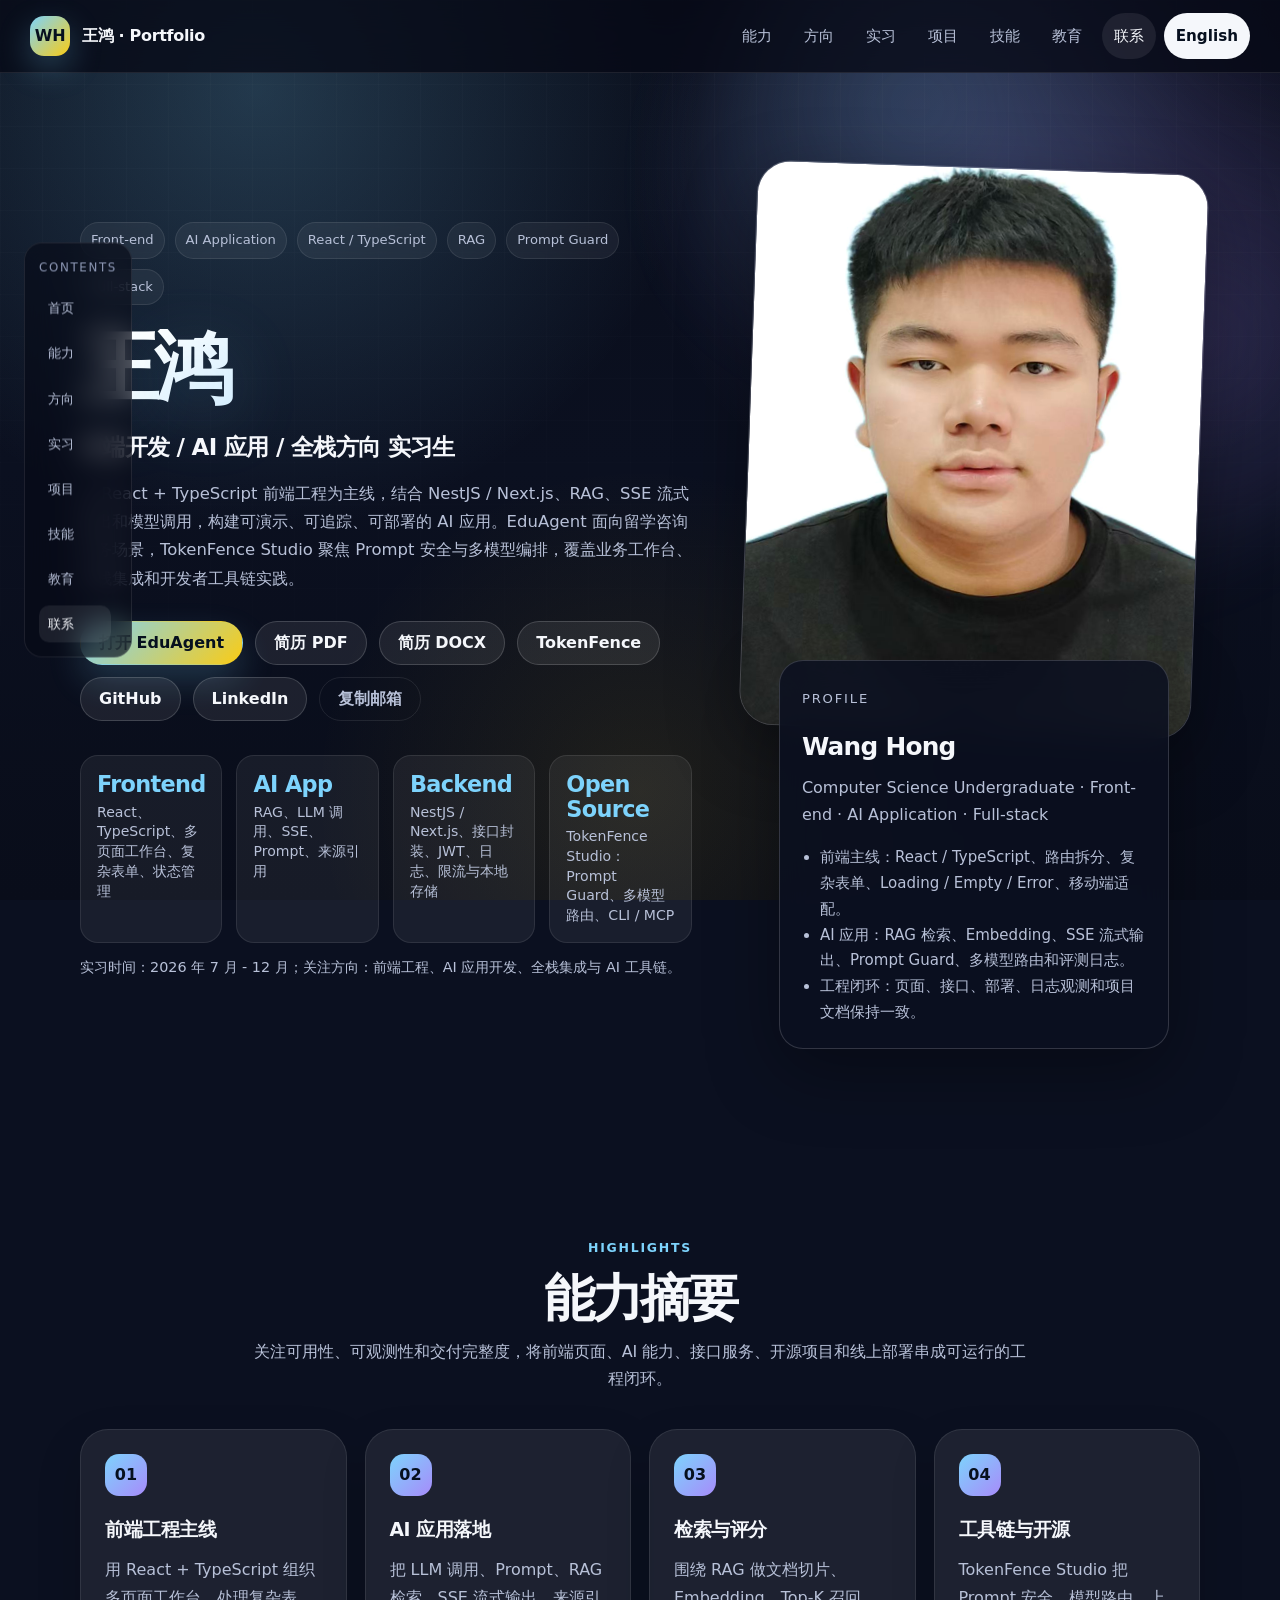
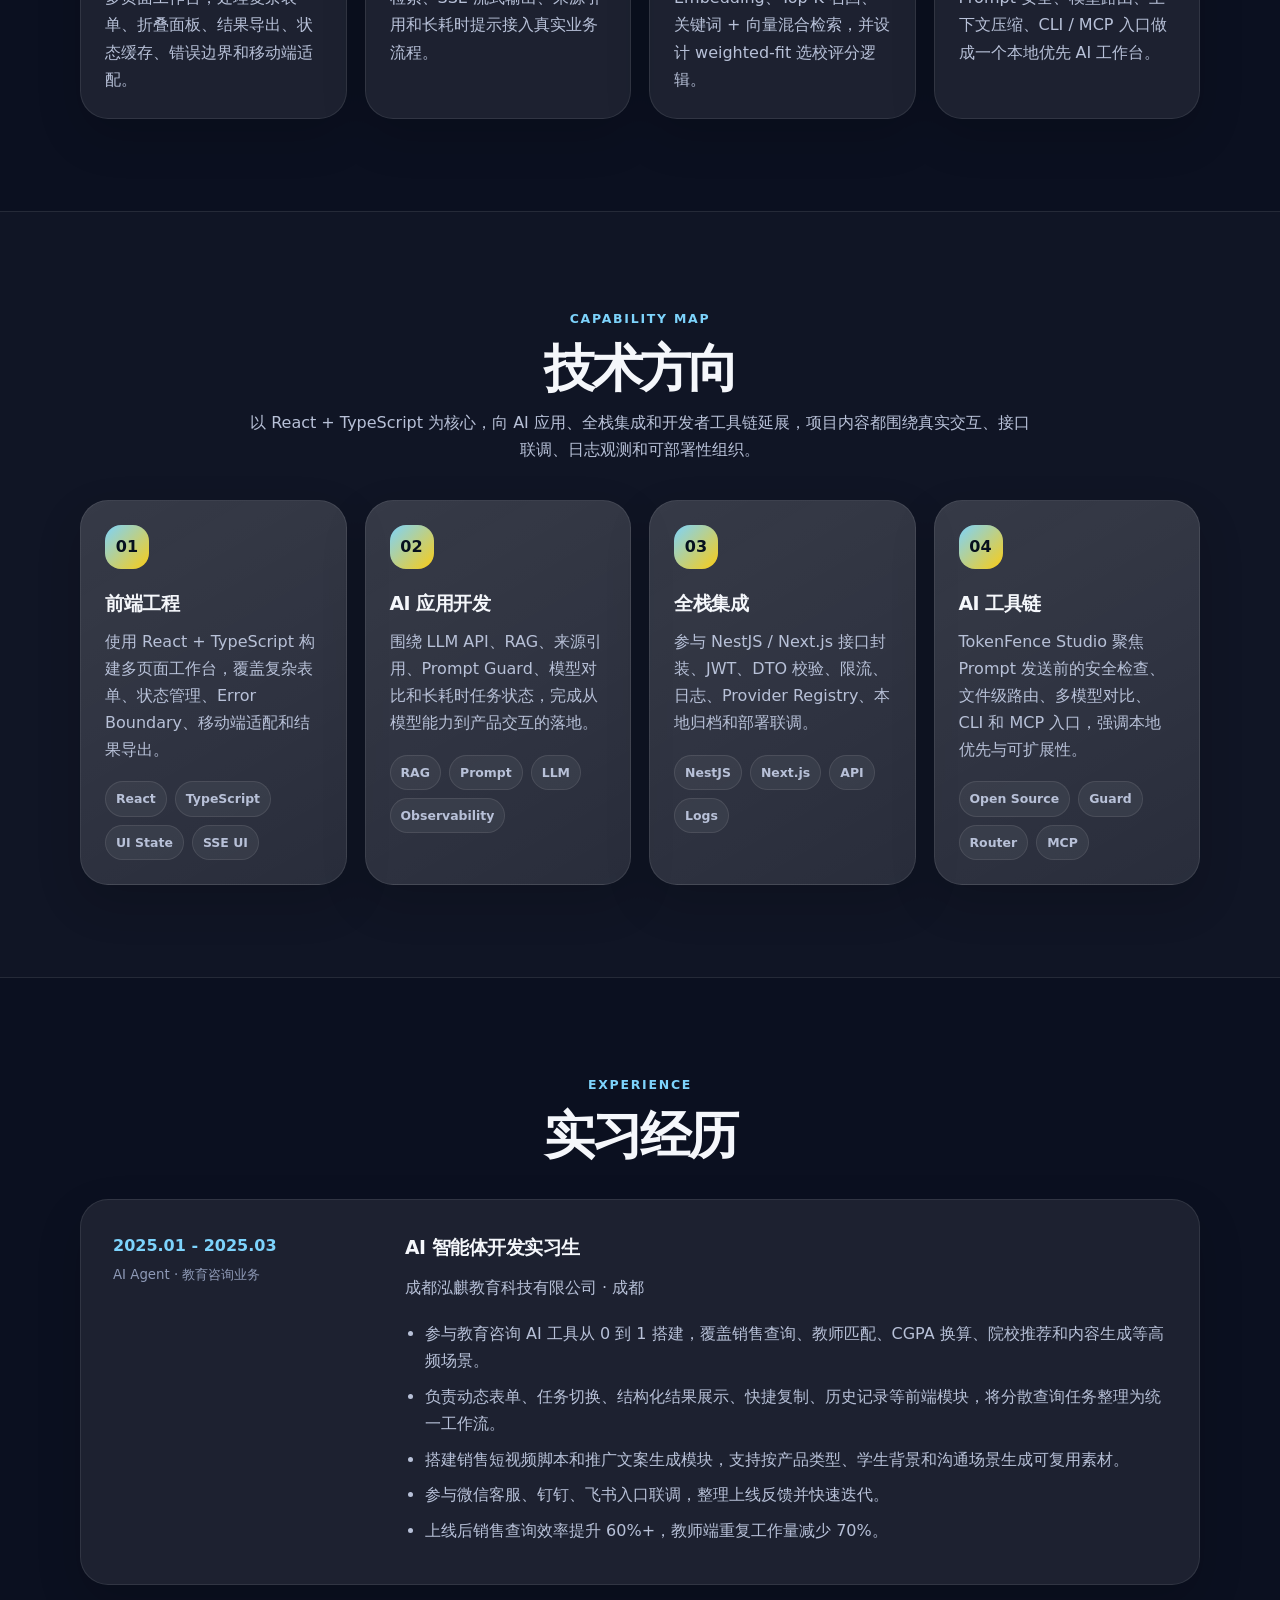
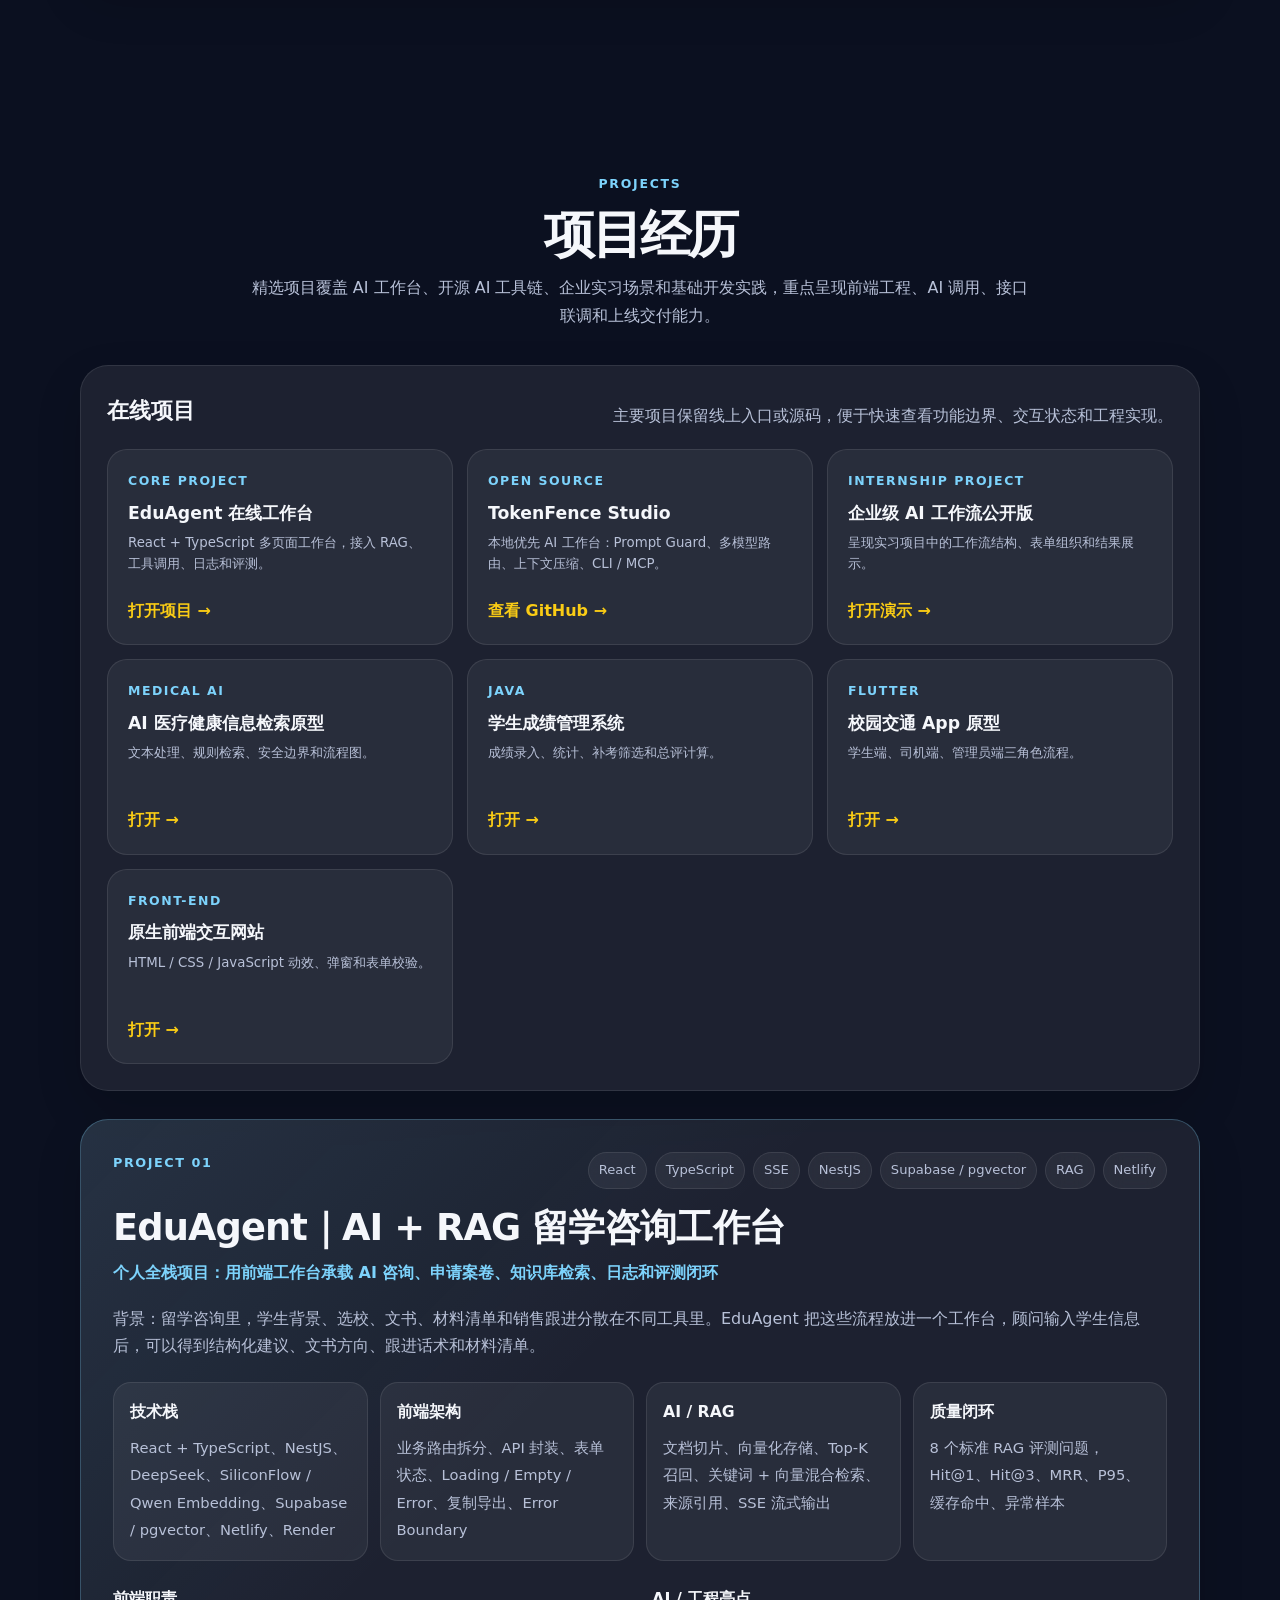
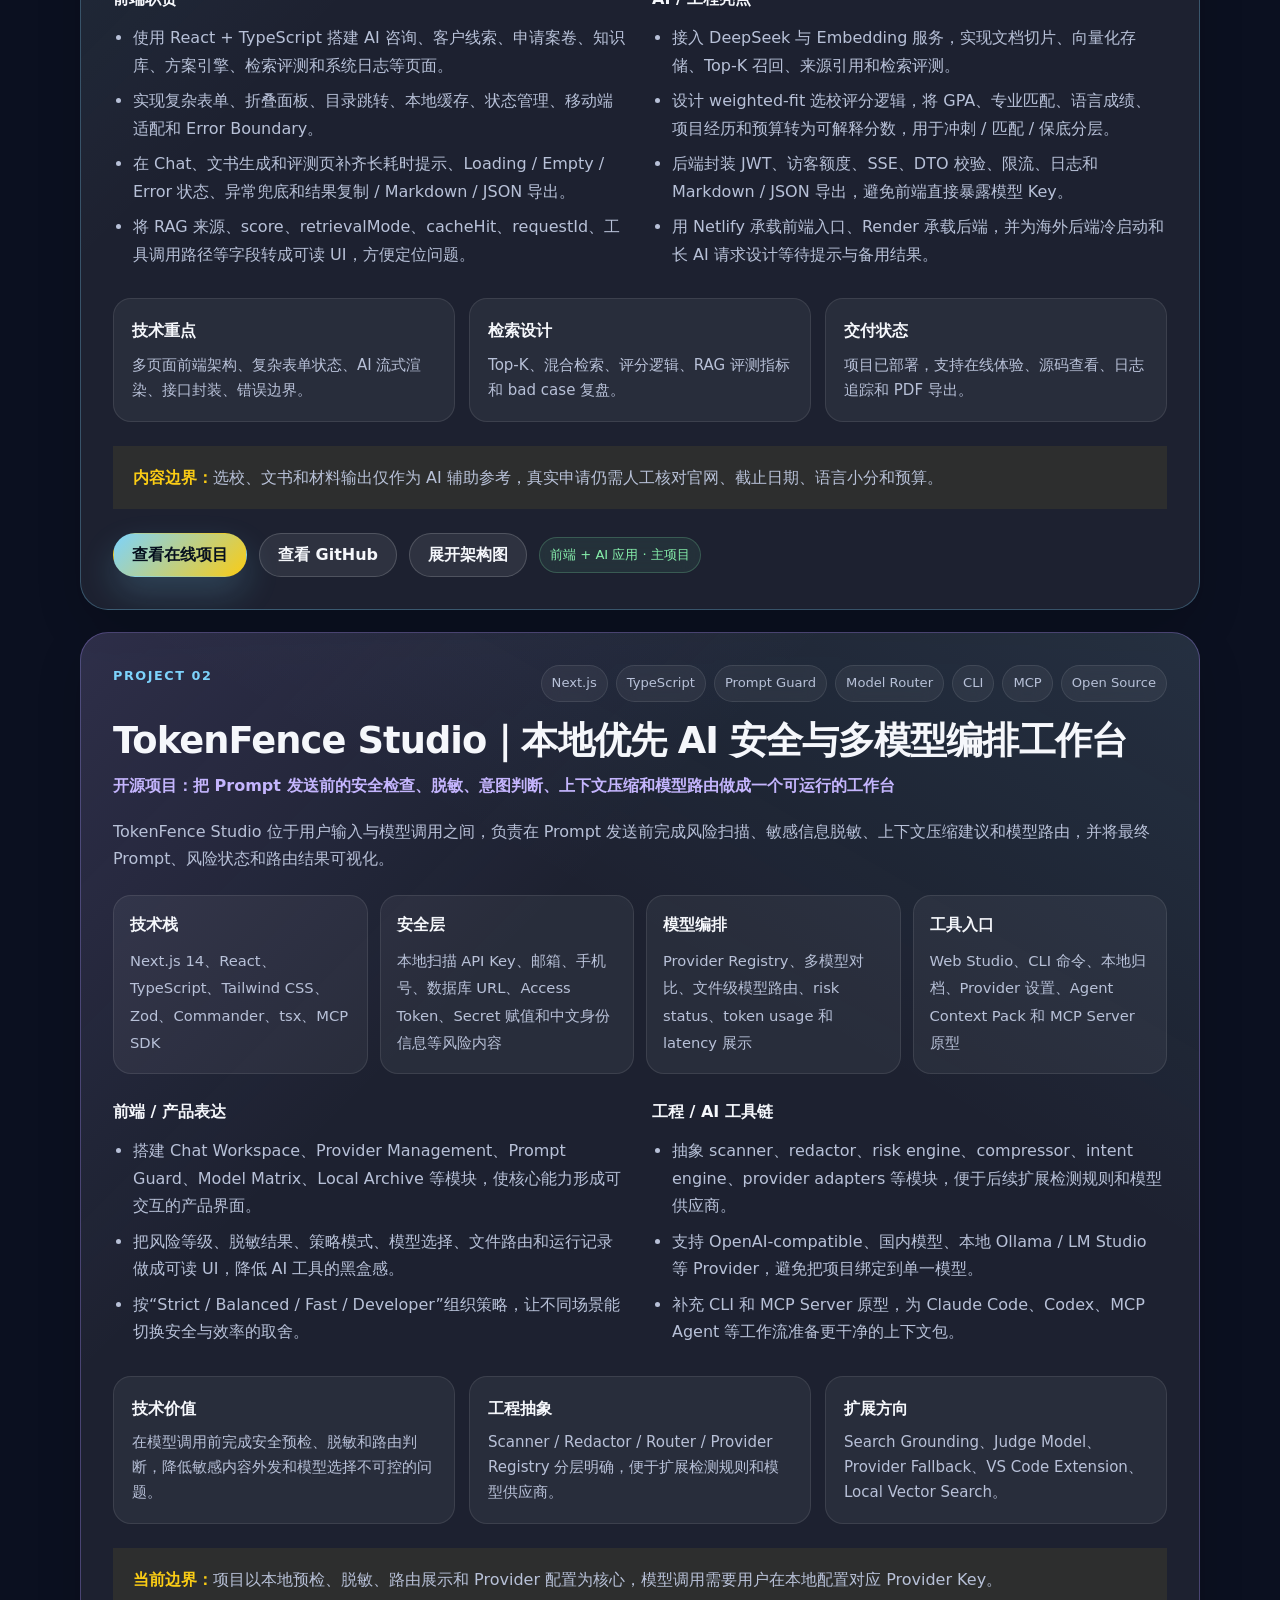
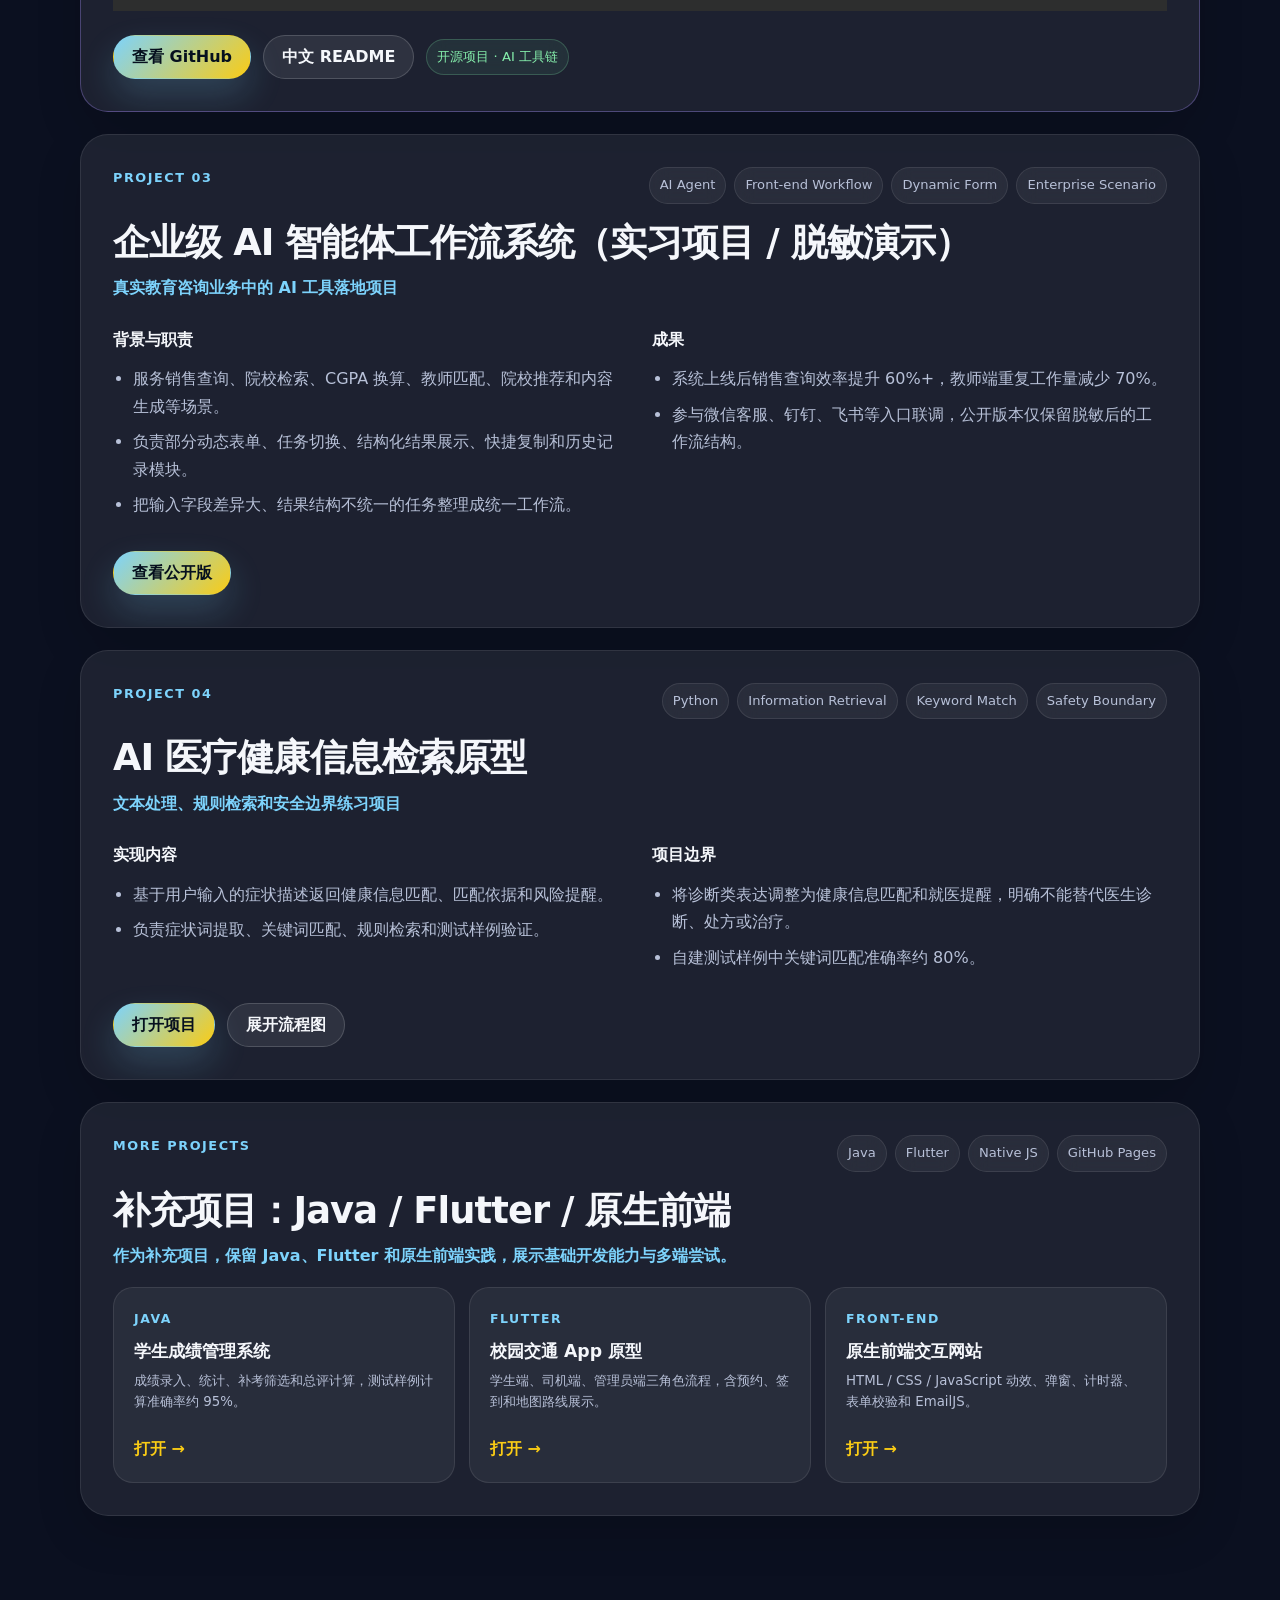
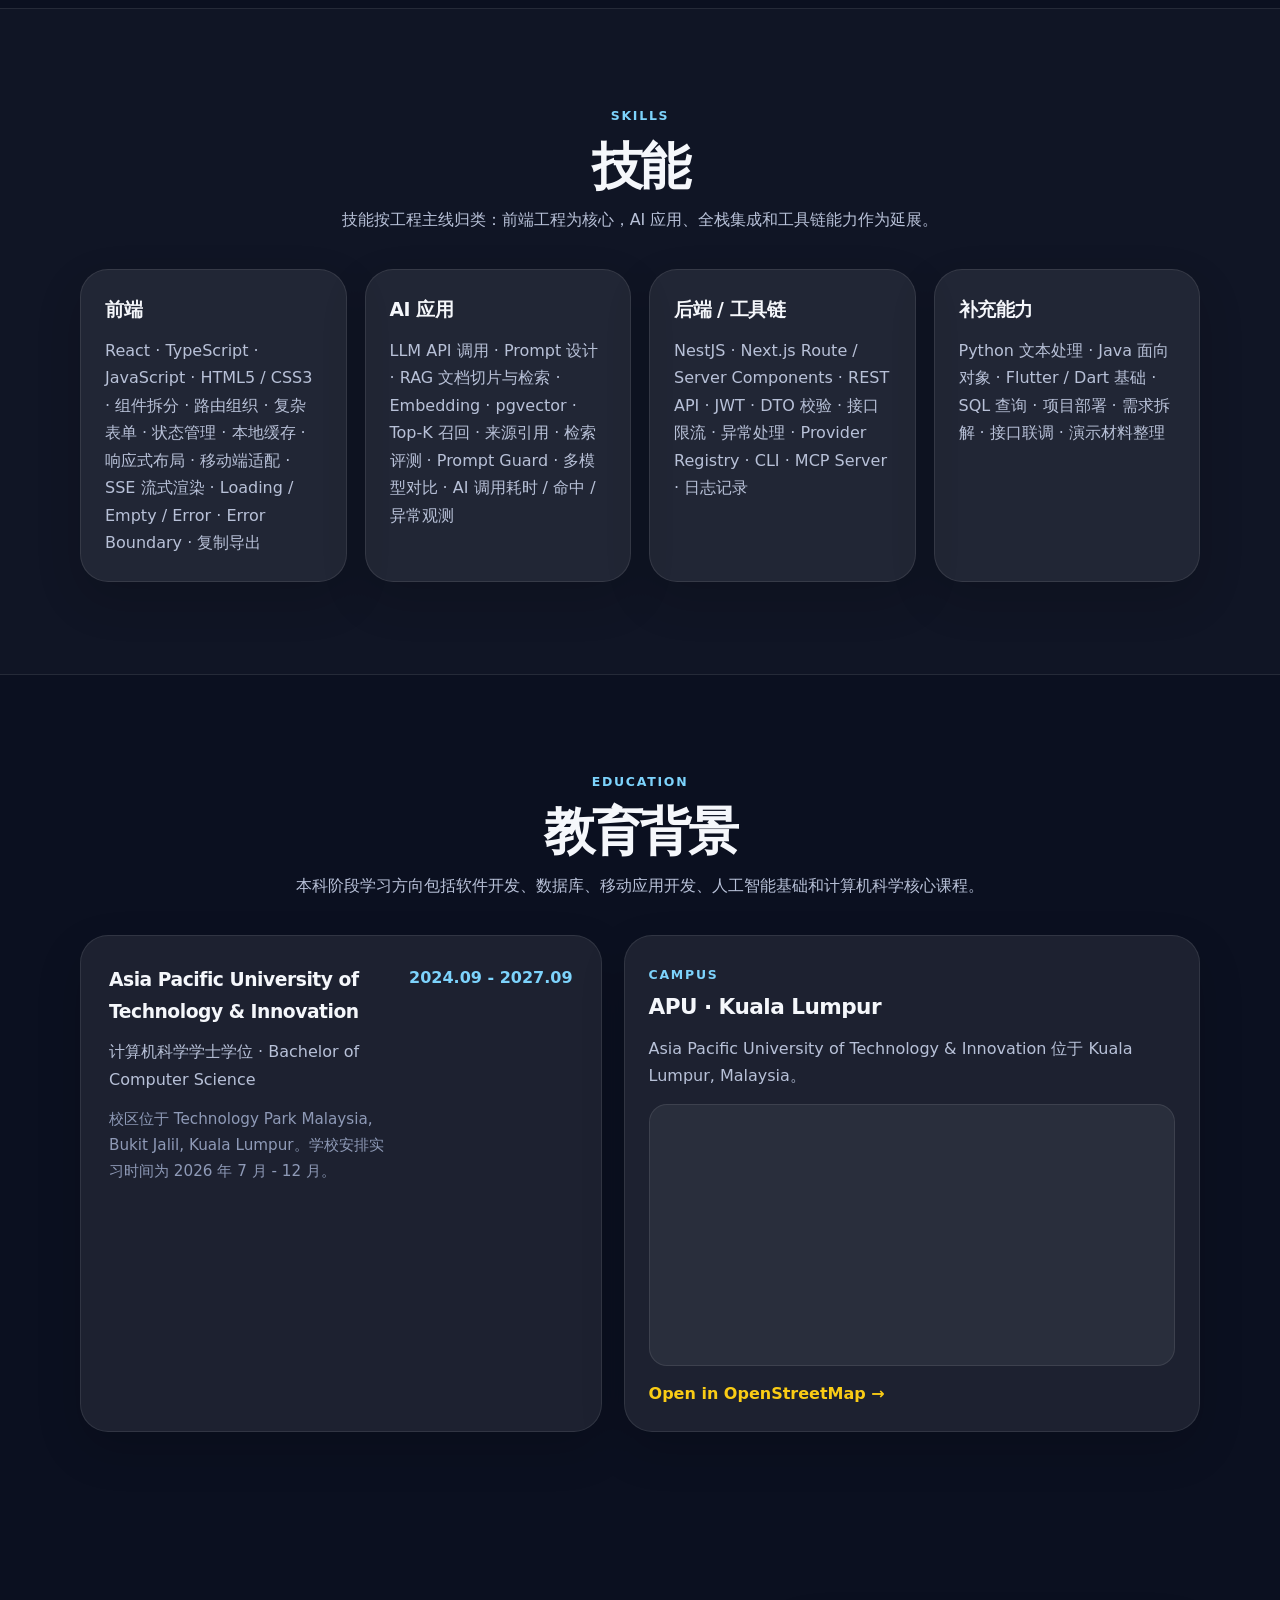
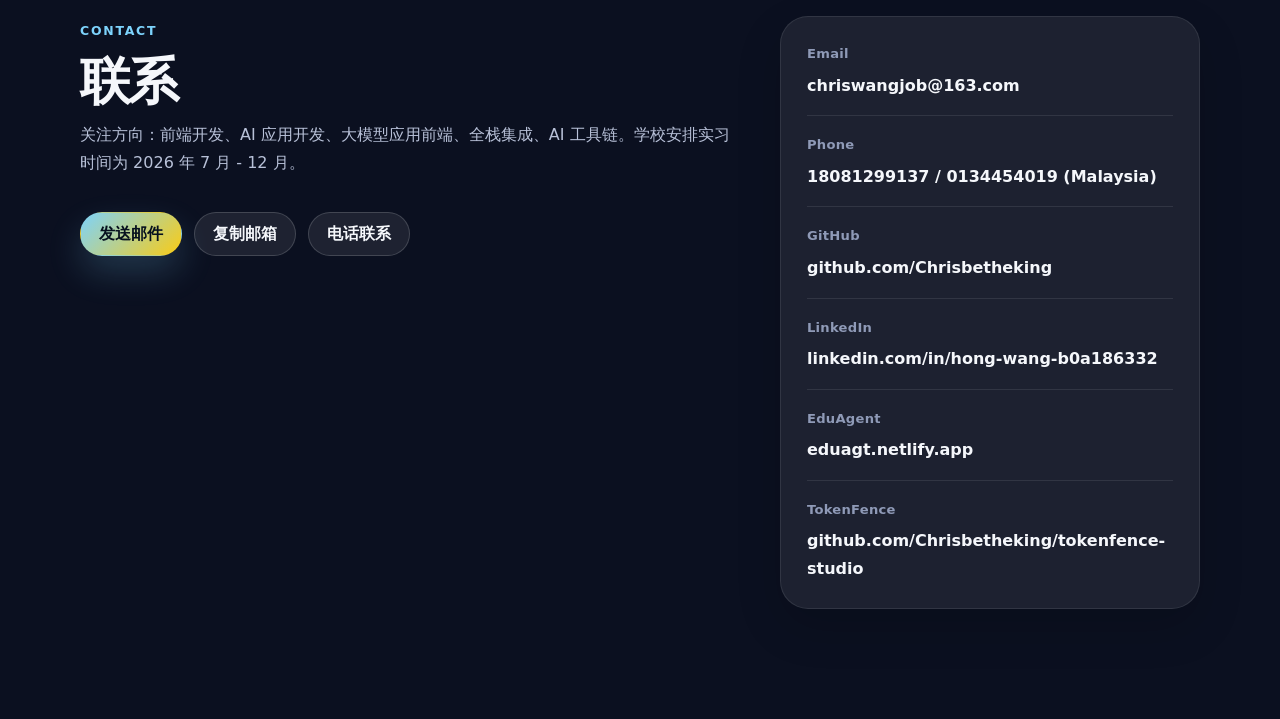
==== commit ecf94f85: "Add files via upload" ====
--- a/index.html
+++ b/index.html
@@ -37,7 +37,6 @@
     <a href="#top">首页</a>
     <a href="#highlights">能力</a>
     <a href="#positioning">方向</a>
-        <a href="#positioning">方向</a>
     <a href="#experience">实习</a>
     <a href="#projects">项目</a>
     <a href="#skills">技能</a>
@@ -61,7 +60,7 @@
           <h1>王鸿</h1>
           <p class="hero-title">前端开发 / AI 应用 / 全栈方向 实习生</p>
           <p class="hero-text">
-            我的主线是 React + TypeScript 前端工程，但不只停在页面：我会把接口层、AI 调用、RAG 检索、SSE 流式输出和日志观测一起接进业务流程。EduAgent 偏业务型 AI 工作台，TokenFence Studio 偏开发者工具和 Prompt 安全层，两个项目正好覆盖「前端 + 后端 + AI 应用」这条线。
+            以 React + TypeScript 前端工程为主线，结合 NestJS / Next.js、RAG、SSE 流式输出和模型调用，构建可演示、可追踪、可部署的 AI 应用。EduAgent 面向留学咨询业务场景，TokenFence Studio 聚焦 Prompt 安全与多模型编排，覆盖业务工作台、全栈集成和开发者工具链实践。
           </p>
 
           <div class="hero-actions">
@@ -70,6 +69,7 @@
             <a class="btn secondary" href="resume.docx?v=20260602" target="_blank" rel="noopener">简历 DOCX</a>
             <a class="btn secondary" href="https://github.com/Chrisbetheking/tokenfence-studio" target="_blank" rel="noopener">TokenFence</a>
             <a class="btn secondary" href="https://github.com/Chrisbetheking" target="_blank" rel="noopener">GitHub</a>
+            <a class="btn secondary" href="https://www.linkedin.com/in/hong-wang-b0a186332" target="_blank" rel="noopener">LinkedIn</a>
             <button class="btn ghost copy-email" type="button" data-email="chriswangjob@163.com">复制邮箱</button>
           </div>
 
@@ -80,7 +80,7 @@
             <div class="stat-card"><strong>Open Source</strong><span>TokenFence Studio：Prompt Guard、多模型路由、CLI / MCP</span></div>
           </div>
 
-          <p class="metric-note">可实习时间：2026 年 7 月 - 12 月。投递时可以按前端、AI 应用前端、全栈 / 后端基础、AI 工具链四条线切换重点。</p>
+          <p class="metric-note">实习时间：2026 年 7 月 - 12 月；关注方向：前端工程、AI 应用开发、全栈集成与 AI 工具链。</p>
         </div>
 
         <div class="hero-card">
@@ -92,7 +92,7 @@
             <ul>
               <li>前端主线：React / TypeScript、路由拆分、复杂表单、Loading / Empty / Error、移动端适配。</li>
               <li>AI 应用：RAG 检索、Embedding、SSE 流式输出、Prompt Guard、多模型路由和评测日志。</li>
-              <li>工程闭环：能把页面、接口、部署、日志和开源 README 讲成一条完整链路。</li>
+              <li>工程闭环：页面、接口、部署、日志观测和项目文档保持一致。</li>
             </ul>
           </div>
         </div>
@@ -104,7 +104,7 @@
         <div class="section-heading">
           <span>Highlights</span>
           <h2>能力摘要</h2>
-          <p>展示重点不是堆概念，而是把前端页面、AI 能力、后端接口、开源项目和线上部署串成一个能演示、能追踪、能复盘的项目闭环。</p>
+          <p>关注可用性、可观测性和交付完整度，将前端页面、AI 能力、接口服务、开源项目和线上部署串成可运行的工程闭环。</p>
         </div>
         <div class="highlight-grid">
           <article class="highlight-card"><div class="card-icon">01</div><h3>前端工程主线</h3><p>用 React + TypeScript 组织多页面工作台，处理复杂表单、折叠面板、结果导出、状态缓存、错误边界和移动端适配。</p></article>
@@ -119,33 +119,33 @@
     <section id="positioning" class="section muted-section">
       <div class="container">
         <div class="section-heading">
-          <span>Role Fit</span>
-          <h2>多岗位投递时怎么呈现</h2>
-          <p>页面不直接写目标公司，而是把项目拆成几条可切换的能力线。面试官看前端，就先看页面工程；看 AI 应用，就先看 RAG / Prompt / 多模型；看全栈，就看接口、日志、部署和本地存储。</p>
+          <span>Capability Map</span>
+          <h2>技术方向</h2>
+          <p>以 React + TypeScript 为核心，向 AI 应用、全栈集成和开发者工具链延展，项目内容都围绕真实交互、接口联调、日志观测和可部署性组织。</p>
         </div>
         <div class="role-grid">
           <article class="role-card">
             <div class="role-number">01</div>
-            <h3>前端开发实习</h3>
-            <p>用 EduAgent 展示 React + TypeScript 多页面工作台、复杂表单、状态管理、Error Boundary、移动端适配和结果导出。</p>
+            <h3>前端工程</h3>
+            <p>使用 React + TypeScript 构建多页面工作台，覆盖复杂表单、状态管理、Error Boundary、移动端适配和结果导出。</p>
             <div class="signal-row"><span>React</span><span>TypeScript</span><span>UI State</span><span>SSE UI</span></div>
           </article>
           <article class="role-card">
             <div class="role-number">02</div>
-            <h3>AI 应用 / 大模型应用前端</h3>
-            <p>用 EduAgent 和 TokenFence 展示 LLM API、RAG、来源引用、Prompt Guard、模型对比、长耗时任务提示和风险状态展示。</p>
+            <h3>AI 应用开发</h3>
+            <p>围绕 LLM API、RAG、来源引用、Prompt Guard、模型对比和长耗时任务状态，完成从模型能力到产品交互的落地。</p>
             <div class="signal-row"><span>RAG</span><span>Prompt</span><span>LLM</span><span>Observability</span></div>
           </article>
           <article class="role-card">
             <div class="role-number">03</div>
-            <h3>全栈 / 后端基础</h3>
-            <p>强调 NestJS / Next.js 接口、JWT、DTO 校验、限流、日志、Provider Registry、本地归档和部署联调，不把自己包装成纯后端。</p>
+            <h3>全栈集成</h3>
+            <p>参与 NestJS / Next.js 接口封装、JWT、DTO 校验、限流、日志、Provider Registry、本地归档和部署联调。</p>
             <div class="signal-row"><span>NestJS</span><span>Next.js</span><span>API</span><span>Logs</span></div>
           </article>
           <article class="role-card">
             <div class="role-number">04</div>
-            <h3>AI 工具链 / 开发者工具</h3>
-            <p>TokenFence 更适合讲 AI Infra 入门感：Prompt 发送前的安全检查、文件级路由、多模型对比、CLI 和 MCP 入口。</p>
+            <h3>AI 工具链</h3>
+            <p>TokenFence Studio 聚焦 Prompt 发送前的安全检查、文件级路由、多模型对比、CLI 和 MCP 入口，强调本地优先与可扩展性。</p>
             <div class="signal-row"><span>Open Source</span><span>Guard</span><span>Router</span><span>MCP</span></div>
           </article>
         </div>
@@ -177,18 +177,18 @@
         <div class="section-heading">
           <span>Projects</span>
           <h2>项目经历</h2>
-          <p>主项目突出“前端 + AI 应用 + 工程闭环”；TokenFence 作为新开源项目放在第二屏，证明你不只是做业务 Demo，也在做 AI 工具链。</p>
+          <p>精选项目覆盖 AI 工作台、开源 AI 工具链、企业实习场景和基础开发实践，重点呈现前端工程、AI 调用、接口联调和上线交付能力。</p>
         </div>
 
         <div class="demo-panel">
-          <div class="demo-panel-head"><h3>快速入口</h3><p>建议按岗位选择演示顺序：前端先讲 EduAgent；AI 工具链 / 全栈方向先讲 TokenFence。</p></div>
+          <div class="demo-panel-head"><h3>在线项目</h3><p>主要项目保留线上入口或源码，便于快速查看功能边界、交互状态和工程实现。</p></div>
           <div class="demo-grid">
-            <a class="demo-tile" href="https://eduagt.netlify.app" target="_blank" rel="noopener"><span>Core Demo</span><strong>EduAgent 在线工作台</strong><small>React + TypeScript 多页面工作台，接入 RAG、工具调用、日志和评测。</small><em>打开 Demo →</em></a>
+            <a class="demo-tile" href="https://eduagt.netlify.app" target="_blank" rel="noopener"><span>Core Project</span><strong>EduAgent 在线工作台</strong><small>React + TypeScript 多页面工作台，接入 RAG、工具调用、日志和评测。</small><em>打开项目 →</em></a>
             <a class="demo-tile" href="https://github.com/Chrisbetheking/tokenfence-studio" target="_blank" rel="noopener"><span>Open Source</span><strong>TokenFence Studio</strong><small>本地优先 AI 工作台：Prompt Guard、多模型路由、上下文压缩、CLI / MCP。</small><em>查看 GitHub →</em></a>
-            <a class="demo-tile" href="https://chrisbetheking.github.io/ai-agent-workflow-platform-/" target="_blank" rel="noopener"><span>Intern Demo</span><strong>企业级 AI 工作流脱敏演示</strong><small>展示实习项目中的工作流结构和前端交互。</small><em>打开演示 →</em></a>
-            <a class="demo-tile" href="https://chrisbetheking.github.io/medical-qa-demo/" target="_blank" rel="noopener"><span>Medical AI</span><strong>AI 医疗健康信息检索 Demo</strong><small>文本处理、规则检索、安全边界和流程图演示。</small><em>打开 →</em></a>
+            <a class="demo-tile" href="https://chrisbetheking.github.io/ai-agent-workflow-platform-/" target="_blank" rel="noopener"><span>Internship Project</span><strong>企业级 AI 工作流公开版</strong><small>呈现实习项目中的工作流结构、表单组织和结果展示。</small><em>打开演示 →</em></a>
+            <a class="demo-tile" href="https://chrisbetheking.github.io/medical-qa-demo/" target="_blank" rel="noopener"><span>Medical AI</span><strong>AI 医疗健康信息检索原型</strong><small>文本处理、规则检索、安全边界和流程图。</small><em>打开 →</em></a>
             <a class="demo-tile" href="https://chrisbetheking.github.io/java-student-management-system/java-grade-demo.html" target="_blank" rel="noopener"><span>Java</span><strong>学生成绩管理系统</strong><small>成绩录入、统计、补考筛选和总评计算。</small><em>打开 →</em></a>
-            <a class="demo-tile" href="https://chrisbetheking.github.io/Flutter-Campus-Shuttle-App/" target="_blank" rel="noopener"><span>Flutter</span><strong>校园交通 App Demo</strong><small>学生端、司机端、管理员端三角色流程。</small><em>打开 →</em></a>
+            <a class="demo-tile" href="https://chrisbetheking.github.io/Flutter-Campus-Shuttle-App/" target="_blank" rel="noopener"><span>Flutter</span><strong>校园交通 App 原型</strong><small>学生端、司机端、管理员端三角色流程。</small><em>打开 →</em></a>
             <a class="demo-tile" href="https://chrisbetheking.github.io/whwithyn/" target="_blank" rel="noopener"><span>Front-end</span><strong>原生前端交互网站</strong><small>HTML / CSS / JavaScript 动效、弹窗和表单校验。</small><em>打开 →</em></a>
           </div>
         </div>
@@ -229,14 +229,14 @@
             </div>
 
             <div class="project-focus-grid">
-              <div><strong>可面试点</strong><span>多页面前端架构、复杂表单状态、AI 流式渲染、接口封装、错误边界。</span></div>
-              <div><strong>检索算法感</strong><span>Top-K、混合检索、评分逻辑、RAG 评测指标和 bad case 复盘。</span></div>
-              <div><strong>线上结果</strong><span>项目已部署，支持 Demo 体验、源码查看、日志追踪和 PDF 导出。</span></div>
-            </div>
-
-            <div class="note-box"><strong>实现边界：</strong>Demo 中的选校、文书和材料建议用于展示工程流程，真实申请仍需人工核对官网、截止日期、语言小分和预算。</div>
+              <div><strong>技术重点</strong><span>多页面前端架构、复杂表单状态、AI 流式渲染、接口封装、错误边界。</span></div>
+              <div><strong>检索设计</strong><span>Top-K、混合检索、评分逻辑、RAG 评测指标和 bad case 复盘。</span></div>
+              <div><strong>交付状态</strong><span>项目已部署，支持在线体验、源码查看、日志追踪和 PDF 导出。</span></div>
+            </div>
+
+            <div class="note-box"><strong>内容边界：</strong>选校、文书和材料输出仅作为 AI 辅助参考，真实申请仍需人工核对官网、截止日期、语言小分和预算。</div>
             <div class="project-actions">
-              <a class="btn primary" href="https://eduagt.netlify.app" target="_blank" rel="noopener">查看在线 Demo</a>
+              <a class="btn primary" href="https://eduagt.netlify.app" target="_blank" rel="noopener">查看在线项目</a>
               <a class="btn secondary" href="https://github.com/Chrisbetheking/edu-agent-rag-workspace" target="_blank" rel="noopener">查看 GitHub</a>
               <button class="btn secondary toggle-panel" type="button" data-target="eduagent-diagram">展开架构图</button>
               <span class="status-pill">前端 + AI 应用 · 主项目</span>
@@ -249,7 +249,7 @@
             <div class="project-topline"><span>Project 02</span><div class="tag-row"><span>Next.js</span><span>TypeScript</span><span>Prompt Guard</span><span>Model Router</span><span>CLI</span><span>MCP</span><span>Open Source</span></div></div>
             <h3>TokenFence Studio｜本地优先 AI 安全与多模型编排工作台</h3>
             <p class="project-subtitle">开源项目：把 Prompt 发送前的安全检查、脱敏、意图判断、上下文压缩和模型路由做成一个可运行的工作台</p>
-            <p>这个项目不是普通 Chat UI，而是站在模型调用前面做一层“预处理”：先看内容是否有风险、是否需要脱敏、是否应该压缩、该走云端模型还是本地模型，再把最终 Prompt 和路由结果展示出来。</p>
+            <p>TokenFence Studio 位于用户输入与模型调用之间，负责在 Prompt 发送前完成风险扫描、敏感信息脱敏、上下文压缩建议和模型路由，并将最终 Prompt、风险状态和路由结果可视化。</p>
 
             <div class="project-metric-grid">
               <div><strong>技术栈</strong><span>Next.js 14、React、TypeScript、Tailwind CSS、Zod、Commander、tsx、MCP SDK</span></div>
@@ -262,7 +262,7 @@
               <div>
                 <h4>前端 / 产品表达</h4>
                 <ul>
-                  <li>搭建 Chat Workspace、Provider Management、Prompt Guard、Model Matrix、Local Archive 等模块，让功能不只是写在 README，而是可以点开体验。</li>
+                  <li>搭建 Chat Workspace、Provider Management、Prompt Guard、Model Matrix、Local Archive 等模块，使核心能力形成可交互的产品界面。</li>
                   <li>把风险等级、脱敏结果、策略模式、模型选择、文件路由和运行记录做成可读 UI，降低 AI 工具的黑盒感。</li>
                   <li>按“Strict / Balanced / Fast / Developer”组织策略，让不同场景能切换安全与效率的取舍。</li>
                 </ul>
@@ -278,12 +278,12 @@
             </div>
 
             <div class="project-focus-grid">
-              <div><strong>可面试点</strong><span>为什么 AI 应用需要 Prompt 发送前的安全层，而不只是调用模型接口。</span></div>
-              <div><strong>工程抽象</strong><span>Scanner / Redactor / Router / Provider Registry 的边界怎么划分。</span></div>
-              <div><strong>后续方向</strong><span>Search Grounding、Judge Model、Provider Fallback、VS Code Extension、Local Vector Search。</span></div>
-            </div>
-
-            <div class="note-box"><strong>展示方式：</strong>投前端岗时讲 UI 与状态组织；投 AI 应用岗时讲 Guard / Router；投全栈或工具链方向时讲 Provider、CLI、MCP 和本地归档。</div>
+              <div><strong>技术价值</strong><span>在模型调用前完成安全预检、脱敏和路由判断，降低敏感内容外发和模型选择不可控的问题。</span></div>
+              <div><strong>工程抽象</strong><span>Scanner / Redactor / Router / Provider Registry 分层明确，便于扩展检测规则和模型供应商。</span></div>
+              <div><strong>扩展方向</strong><span>Search Grounding、Judge Model、Provider Fallback、VS Code Extension、Local Vector Search。</span></div>
+            </div>
+
+            <div class="note-box"><strong>当前边界：</strong>项目以本地预检、脱敏、路由展示和 Provider 配置为核心，模型调用需要用户在本地配置对应 Provider Key。</div>
             <div class="project-actions">
               <a class="btn primary" href="https://github.com/Chrisbetheking/tokenfence-studio" target="_blank" rel="noopener">查看 GitHub</a>
               <a class="btn secondary" href="https://github.com/Chrisbetheking/tokenfence-studio/blob/main/README.zh-CN.md" target="_blank" rel="noopener">中文 README</a>
@@ -297,42 +297,42 @@
             <p class="project-subtitle">真实教育咨询业务中的 AI 工具落地项目</p>
             <div class="project-columns">
               <div><h4>背景与职责</h4><ul><li>服务销售查询、院校检索、CGPA 换算、教师匹配、院校推荐和内容生成等场景。</li><li>负责部分动态表单、任务切换、结构化结果展示、快捷复制和历史记录模块。</li><li>把输入字段差异大、结果结构不统一的任务整理成统一工作流。</li></ul></div>
-              <div><h4>成果</h4><ul><li>系统上线后销售查询效率提升 60%+，教师端重复工作量减少 70%。</li><li>参与微信客服、钉钉、飞书等入口联调，公开版本仅展示脱敏后的工作流结构。</li></ul></div>
-            </div>
-            <div class="project-actions"><a class="btn primary" href="https://chrisbetheking.github.io/ai-agent-workflow-platform-/" target="_blank" rel="noopener">查看脱敏演示</a></div>
+              <div><h4>成果</h4><ul><li>系统上线后销售查询效率提升 60%+，教师端重复工作量减少 70%。</li><li>参与微信客服、钉钉、飞书等入口联调，公开版本仅保留脱敏后的工作流结构。</li></ul></div>
+            </div>
+            <div class="project-actions"><a class="btn primary" href="https://chrisbetheking.github.io/ai-agent-workflow-platform-/" target="_blank" rel="noopener">查看公开版</a></div>
           </article>
 
           <article class="project-card">
             <div class="project-topline"><span>Project 04</span><div class="tag-row"><span>Python</span><span>Information Retrieval</span><span>Keyword Match</span><span>Safety Boundary</span></div></div>
-            <h3>AI 医疗健康信息检索 Demo</h3>
+            <h3>AI 医疗健康信息检索原型</h3>
             <p class="project-subtitle">文本处理、规则检索和安全边界练习项目</p>
             <div class="project-columns">
               <div><h4>实现内容</h4><ul><li>基于用户输入的症状描述返回健康信息匹配、匹配依据和风险提醒。</li><li>负责症状词提取、关键词匹配、规则检索和测试样例验证。</li></ul></div>
               <div><h4>项目边界</h4><ul><li>将诊断类表达调整为健康信息匹配和就医提醒，明确不能替代医生诊断、处方或治疗。</li><li>自建测试样例中关键词匹配准确率约 80%。</li></ul></div>
             </div>
-            <div class="project-actions"><a class="btn primary" href="https://chrisbetheking.github.io/medical-qa-demo/" target="_blank" rel="noopener">在线演示</a><button class="btn secondary toggle-panel" type="button" data-target="medical-diagram">展开流程图</button></div>
+            <div class="project-actions"><a class="btn primary" href="https://chrisbetheking.github.io/medical-qa-demo/" target="_blank" rel="noopener">打开项目</a><button class="btn secondary toggle-panel" type="button" data-target="medical-diagram">展开流程图</button></div>
             <div class="diagram-panel" id="medical-diagram"><img src="medical-ai-workflow.png" alt="医疗健康信息检索流程图" /></div>
           </article>
 
           <article class="project-card">
             <div class="project-topline"><span>More Projects</span><div class="tag-row"><span>Java</span><span>Flutter</span><span>Native JS</span><span>GitHub Pages</span></div></div>
             <h3>补充项目：Java / Flutter / 原生前端</h3>
-            <p class="project-subtitle">这些项目不抢主线，但保留在线 Demo 和源码，用来补充基础广度。</p>
+            <p class="project-subtitle">作为补充项目，保留 Java、Flutter 和原生前端实践，展示基础开发能力与多端尝试。</p>
             <div class="demo-grid">
               <a class="demo-tile" href="https://chrisbetheking.github.io/java-student-management-system/java-grade-demo.html" target="_blank" rel="noopener"><span>Java</span><strong>学生成绩管理系统</strong><small>成绩录入、统计、补考筛选和总评计算，测试样例计算准确率约 95%。</small><em>打开 →</em></a>
-              <a class="demo-tile" href="https://chrisbetheking.github.io/Flutter-Campus-Shuttle-App/" target="_blank" rel="noopener"><span>Flutter</span><strong>校园交通 App Demo</strong><small>学生端、司机端、管理员端三角色流程，含预约、签到和地图路线展示。</small><em>打开 →</em></a>
+              <a class="demo-tile" href="https://chrisbetheking.github.io/Flutter-Campus-Shuttle-App/" target="_blank" rel="noopener"><span>Flutter</span><strong>校园交通 App 原型</strong><small>学生端、司机端、管理员端三角色流程，含预约、签到和地图路线展示。</small><em>打开 →</em></a>
               <a class="demo-tile" href="https://chrisbetheking.github.io/whwithyn/" target="_blank" rel="noopener"><span>Front-end</span><strong>原生前端交互网站</strong><small>HTML / CSS / JavaScript 动效、弹窗、计时器、表单校验和 EmailJS。</small><em>打开 →</em></a>
             </div>
           </article>
         </div>
 
-        <div class="global-note"><strong>说明：</strong>网站主线聚焦前端 + AI 应用 + 全栈基础；作品集保留更多项目入口，方便面试时按岗位方向展开讲。</div>
+        
       </div>
     </section>
 
     <section id="skills" class="section muted-section">
       <div class="container">
-        <div class="section-heading"><span>Skills</span><h2>技能</h2><p>优先级按投递方向组织：前端主线，AI 应用和全栈能力作为加分项。</p></div>
+        <div class="section-heading"><span>Skills</span><h2>技能</h2><p>技能按工程主线归类：前端工程为核心，AI 应用、全栈集成和工具链能力作为延展。</p></div>
         <div class="skill-grid">
           <div class="skill-card"><h3>前端</h3><p>React · TypeScript · JavaScript · HTML5 / CSS3 · 组件拆分 · 路由组织 · 复杂表单 · 状态管理 · 本地缓存 · 响应式布局 · 移动端适配 · SSE 流式渲染 · Loading / Empty / Error · Error Boundary · 复制导出</p></div>
           <div class="skill-card"><h3>AI 应用</h3><p>LLM API 调用 · Prompt 设计 · RAG 文档切片与检索 · Embedding · pgvector · Top-K 召回 · 来源引用 · 检索评测 · Prompt Guard · 多模型对比 · AI 调用耗时 / 命中 / 异常观测</p></div>
@@ -354,8 +354,8 @@
 
     <section id="contact" class="section contact-section">
       <div class="container contact-grid">
-        <div><div class="section-heading align-left"><span>Contact</span><h2>联系</h2><p>关注方向：前端开发、AI 应用开发、大模型应用前端、全栈 / 后端基础、AI 工具链。学校安排实习时间为 2026 年 7 月 - 12 月。</p></div><div class="contact-actions"><a class="btn primary" href="mailto:chriswangjob@163.com">发送邮件</a><button class="btn secondary copy-email" type="button" data-email="chriswangjob@163.com">复制邮箱</button><a class="btn secondary" href="tel:+60134454019">电话联系</a></div></div>
-        <div class="contact-card"><div><strong>Email</strong><a href="mailto:chriswangjob@163.com">chriswangjob@163.com</a></div><div><strong>Phone</strong><span>18081299137 / 0134454019 (Malaysia)</span></div><div><strong>GitHub</strong><a href="https://github.com/Chrisbetheking" target="_blank" rel="noopener">github.com/Chrisbetheking</a></div><div><strong>EduAgent</strong><a href="https://eduagt.netlify.app" target="_blank" rel="noopener">eduagt.netlify.app</a></div><div><strong>TokenFence</strong><a href="https://github.com/Chrisbetheking/tokenfence-studio" target="_blank" rel="noopener">github.com/Chrisbetheking/tokenfence-studio</a></div></div>
+        <div><div class="section-heading align-left"><span>Contact</span><h2>联系</h2><p>关注方向：前端开发、AI 应用开发、大模型应用前端、全栈集成、AI 工具链。学校安排实习时间为 2026 年 7 月 - 12 月。</p></div><div class="contact-actions"><a class="btn primary" href="mailto:chriswangjob@163.com">发送邮件</a><button class="btn secondary copy-email" type="button" data-email="chriswangjob@163.com">复制邮箱</button><a class="btn secondary" href="tel:+60134454019">电话联系</a></div></div>
+        <div class="contact-card"><div><strong>Email</strong><a href="mailto:chriswangjob@163.com">chriswangjob@163.com</a></div><div><strong>Phone</strong><span>18081299137 / 0134454019 (Malaysia)</span></div><div><strong>GitHub</strong><a href="https://github.com/Chrisbetheking" target="_blank" rel="noopener">github.com/Chrisbetheking</a></div><div><strong>LinkedIn</strong><a href="https://www.linkedin.com/in/hong-wang-b0a186332" target="_blank" rel="noopener">linkedin.com/in/hong-wang-b0a186332</a></div><div><strong>EduAgent</strong><a href="https://eduagt.netlify.app" target="_blank" rel="noopener">eduagt.netlify.app</a></div><div><strong>TokenFence</strong><a href="https://github.com/Chrisbetheking/tokenfence-studio" target="_blank" rel="noopener">github.com/Chrisbetheking/tokenfence-studio</a></div></div>
       </div>
     </section>
   </main>
--- a/style.css
+++ b/style.css
@@ -863,11 +863,23 @@
   border-bottom: 0;
 }
 
-.contact-card span {
+.contact-card strong {
   display: block;
   color: var(--muted-2);
   font-size: 0.82rem;
-  margin-bottom: 4px;
+  letter-spacing: 0.02em;
+  margin-bottom: 6px;
+}
+
+.contact-card span,
+.contact-card a {
+  display: block;
+}
+
+.contact-card span {
+  color: var(--text);
+  font-weight: 750;
+  overflow-wrap: anywhere;
 }
 
 .contact-card a {
